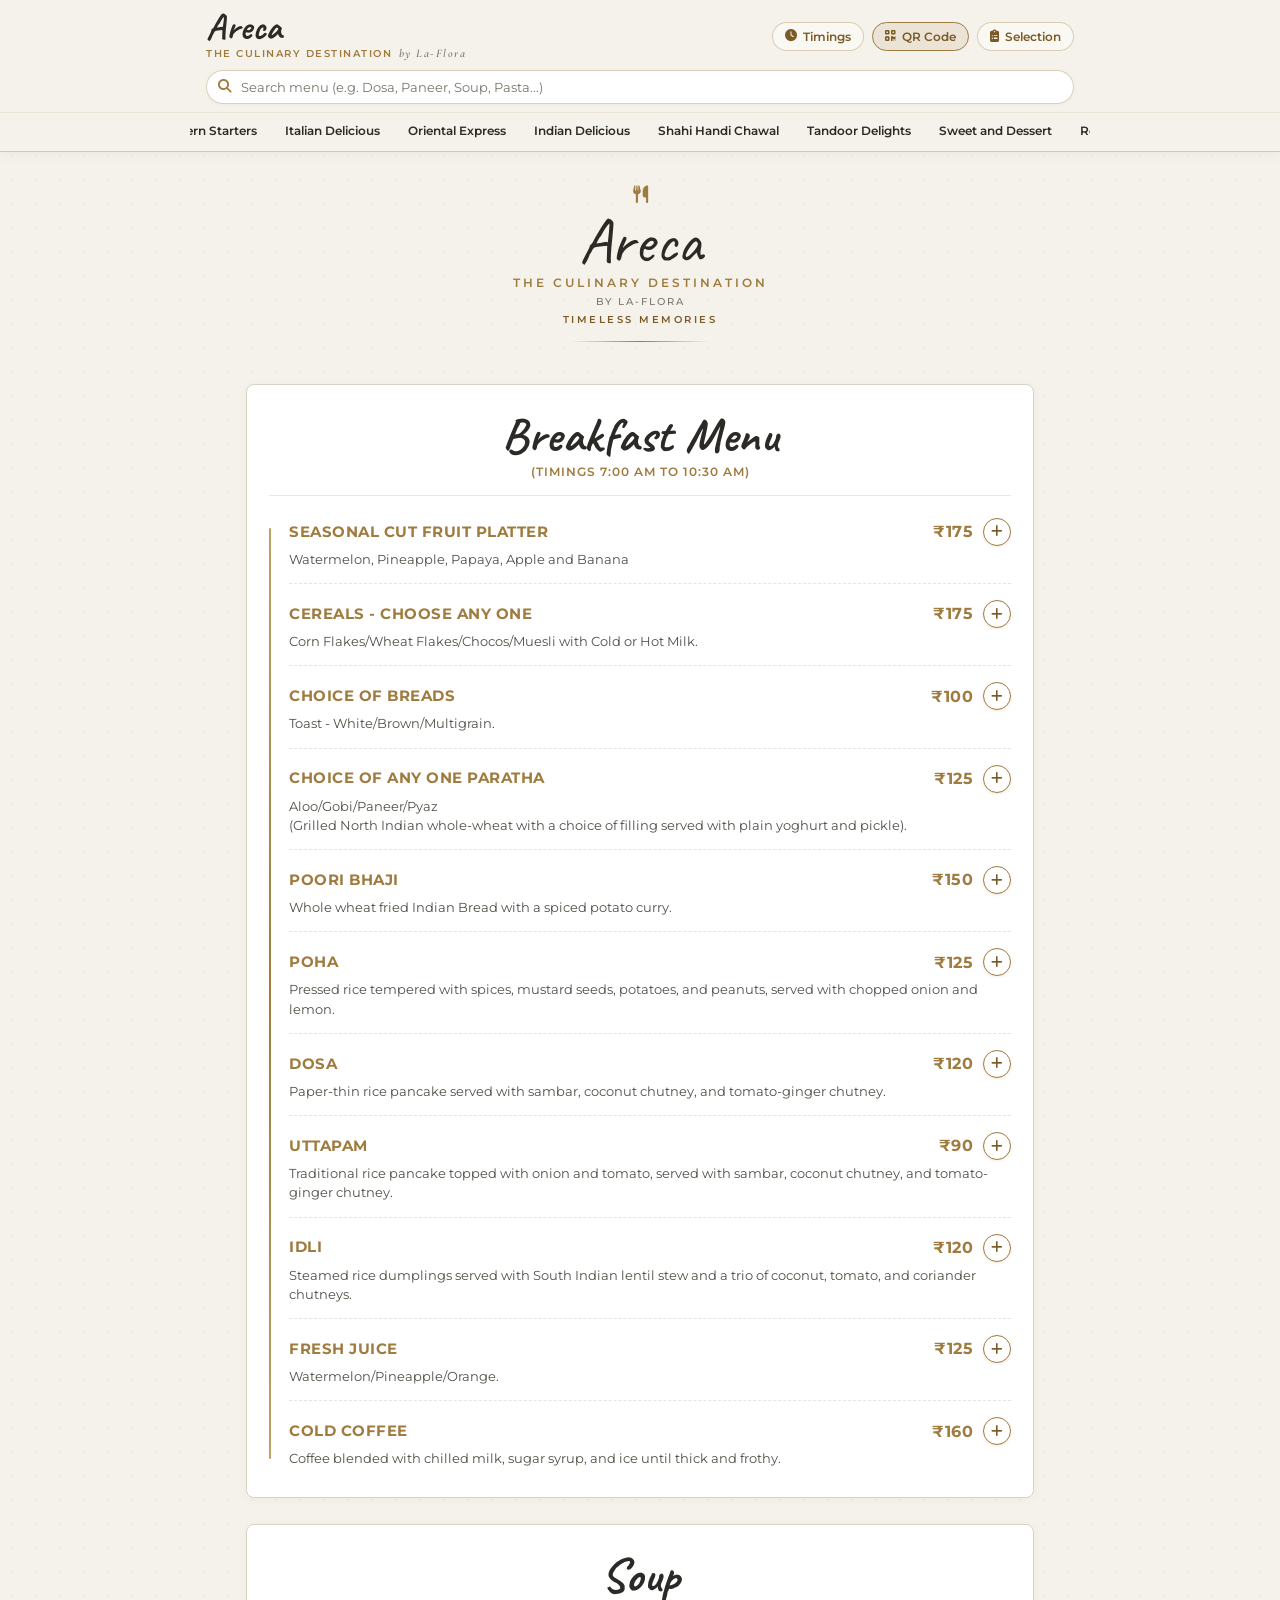
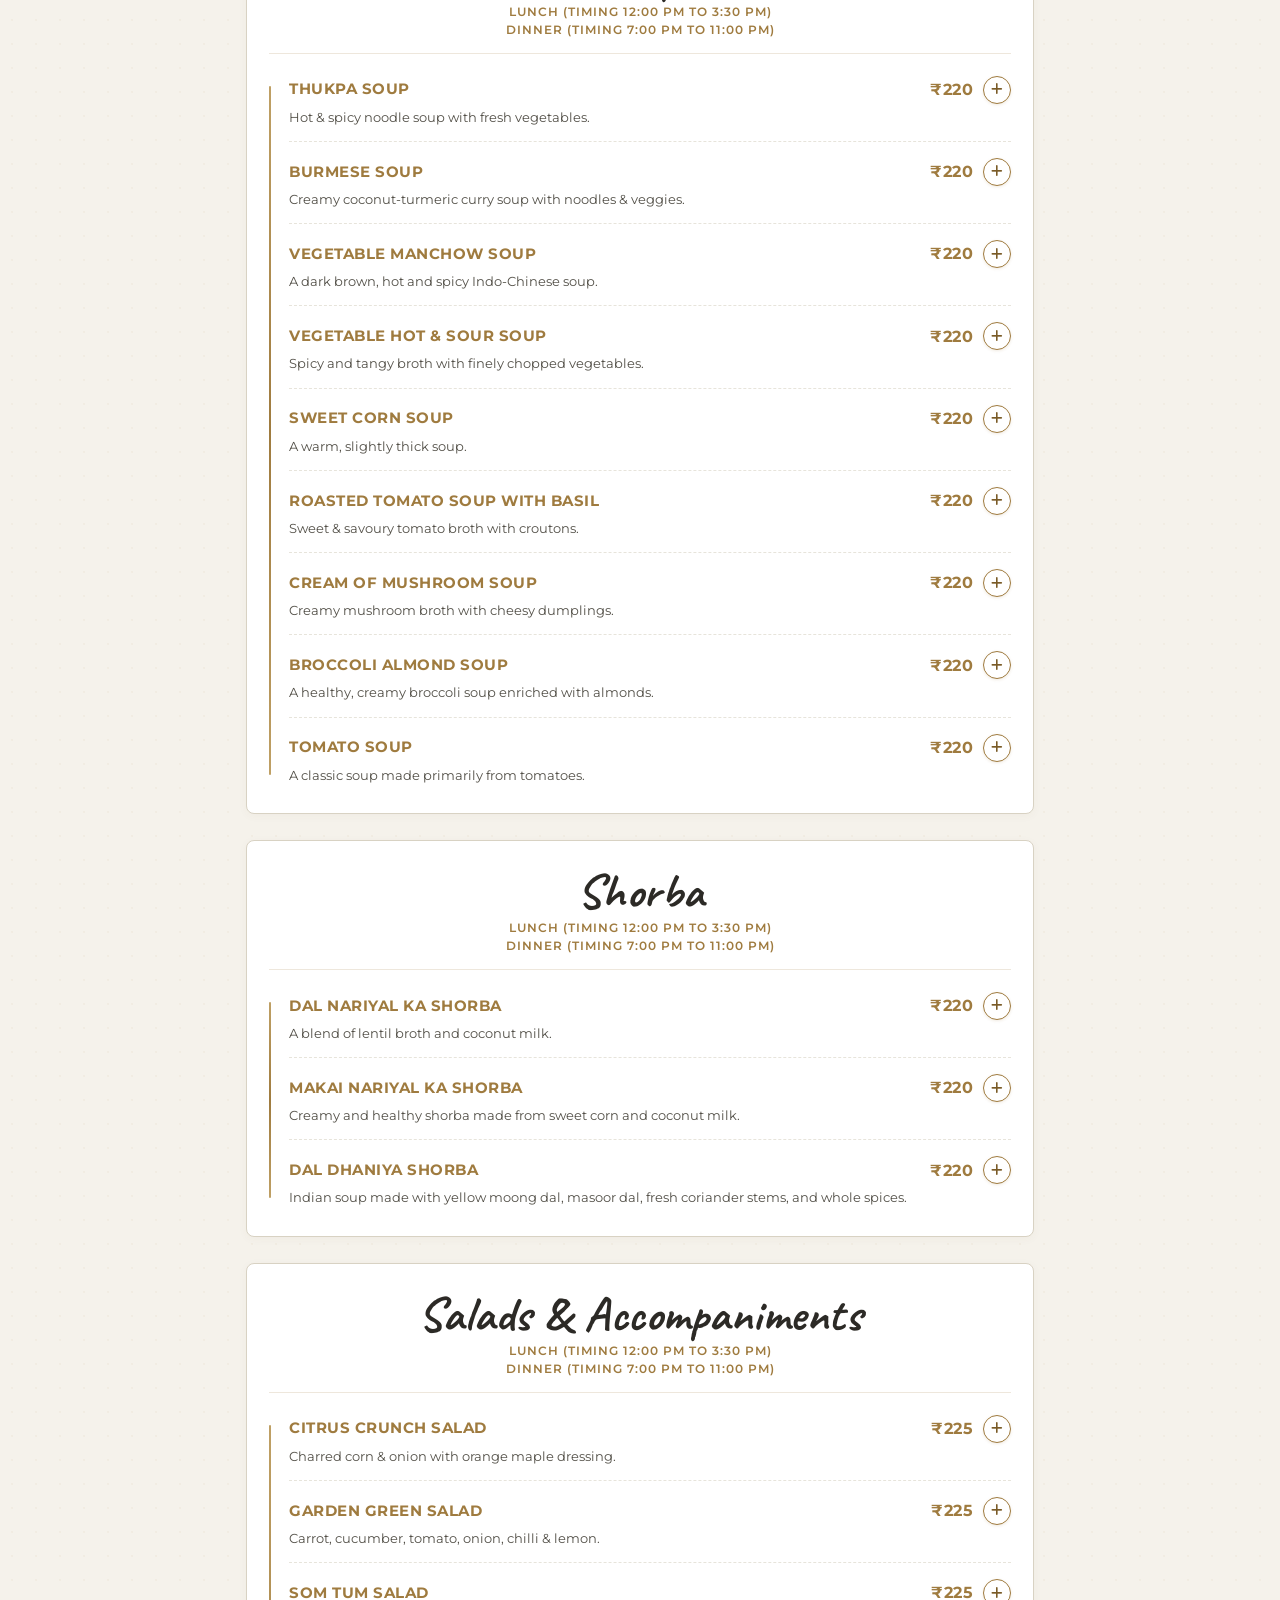
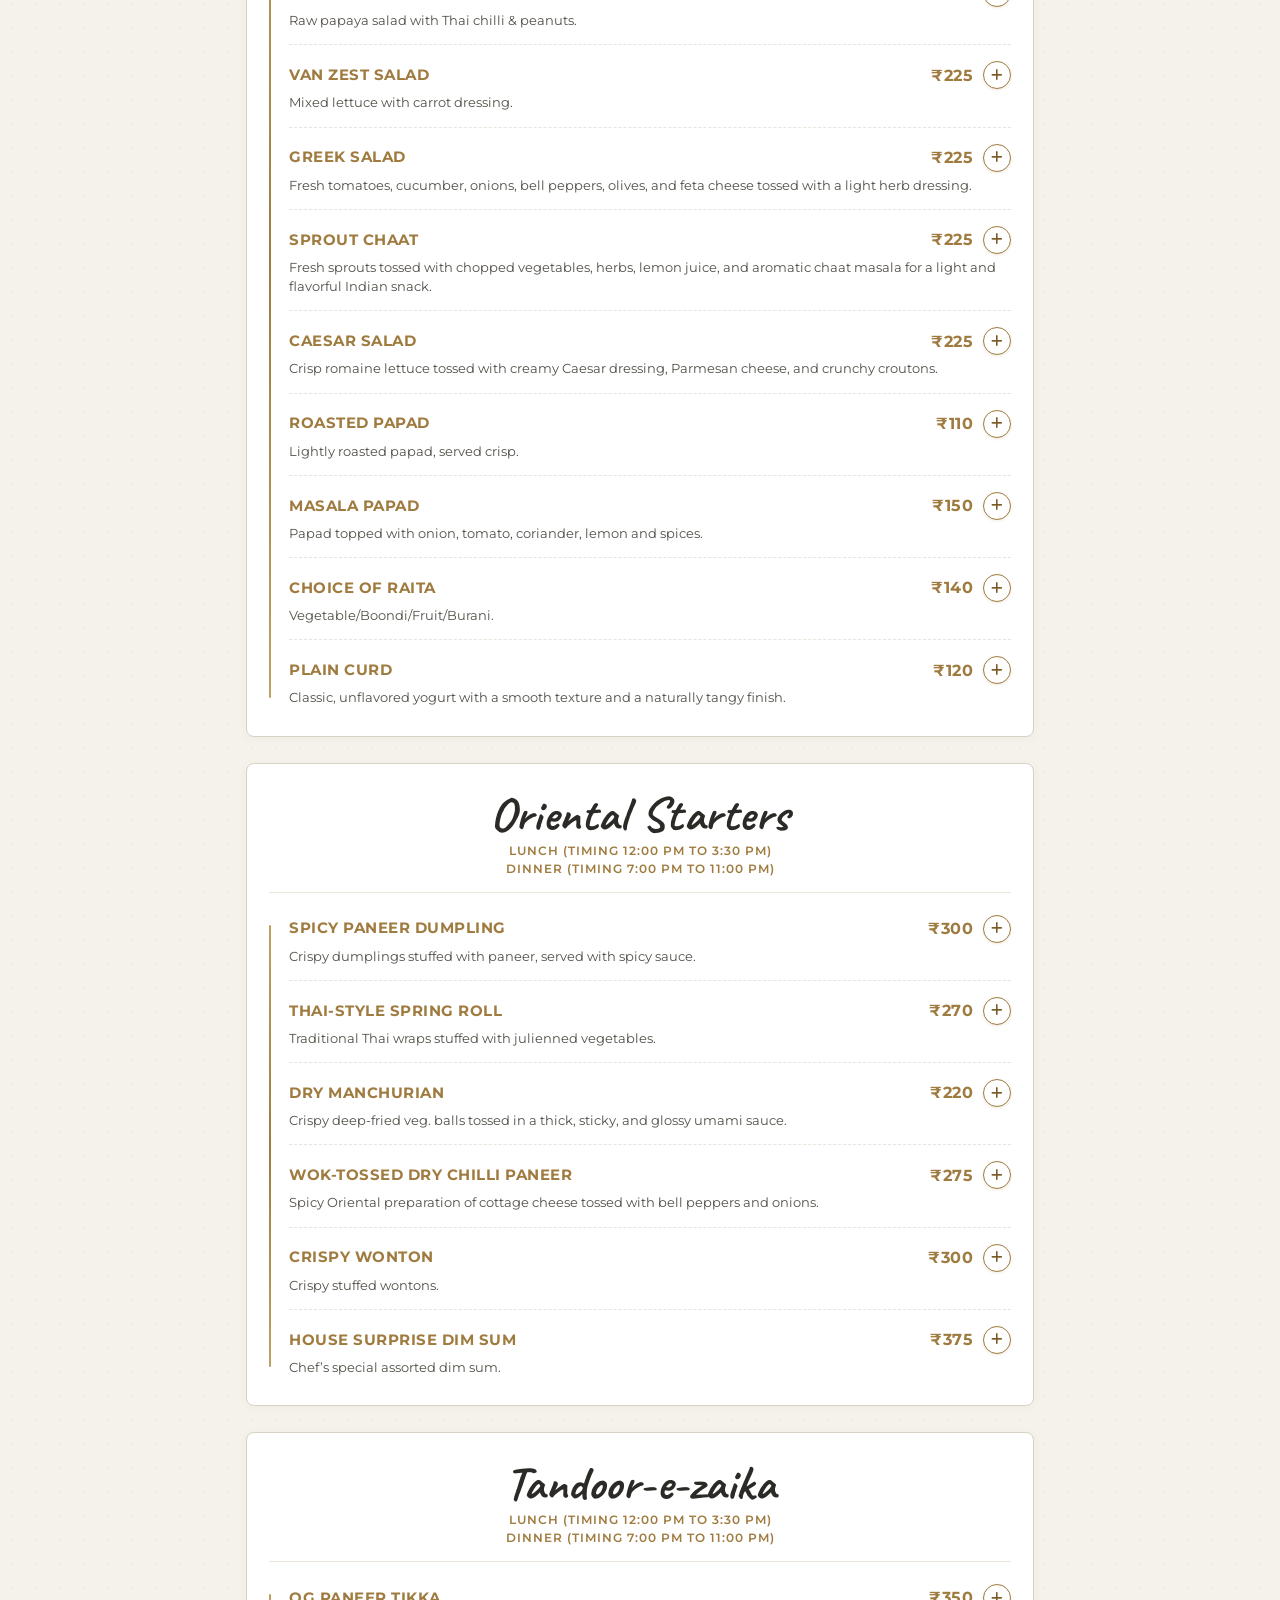
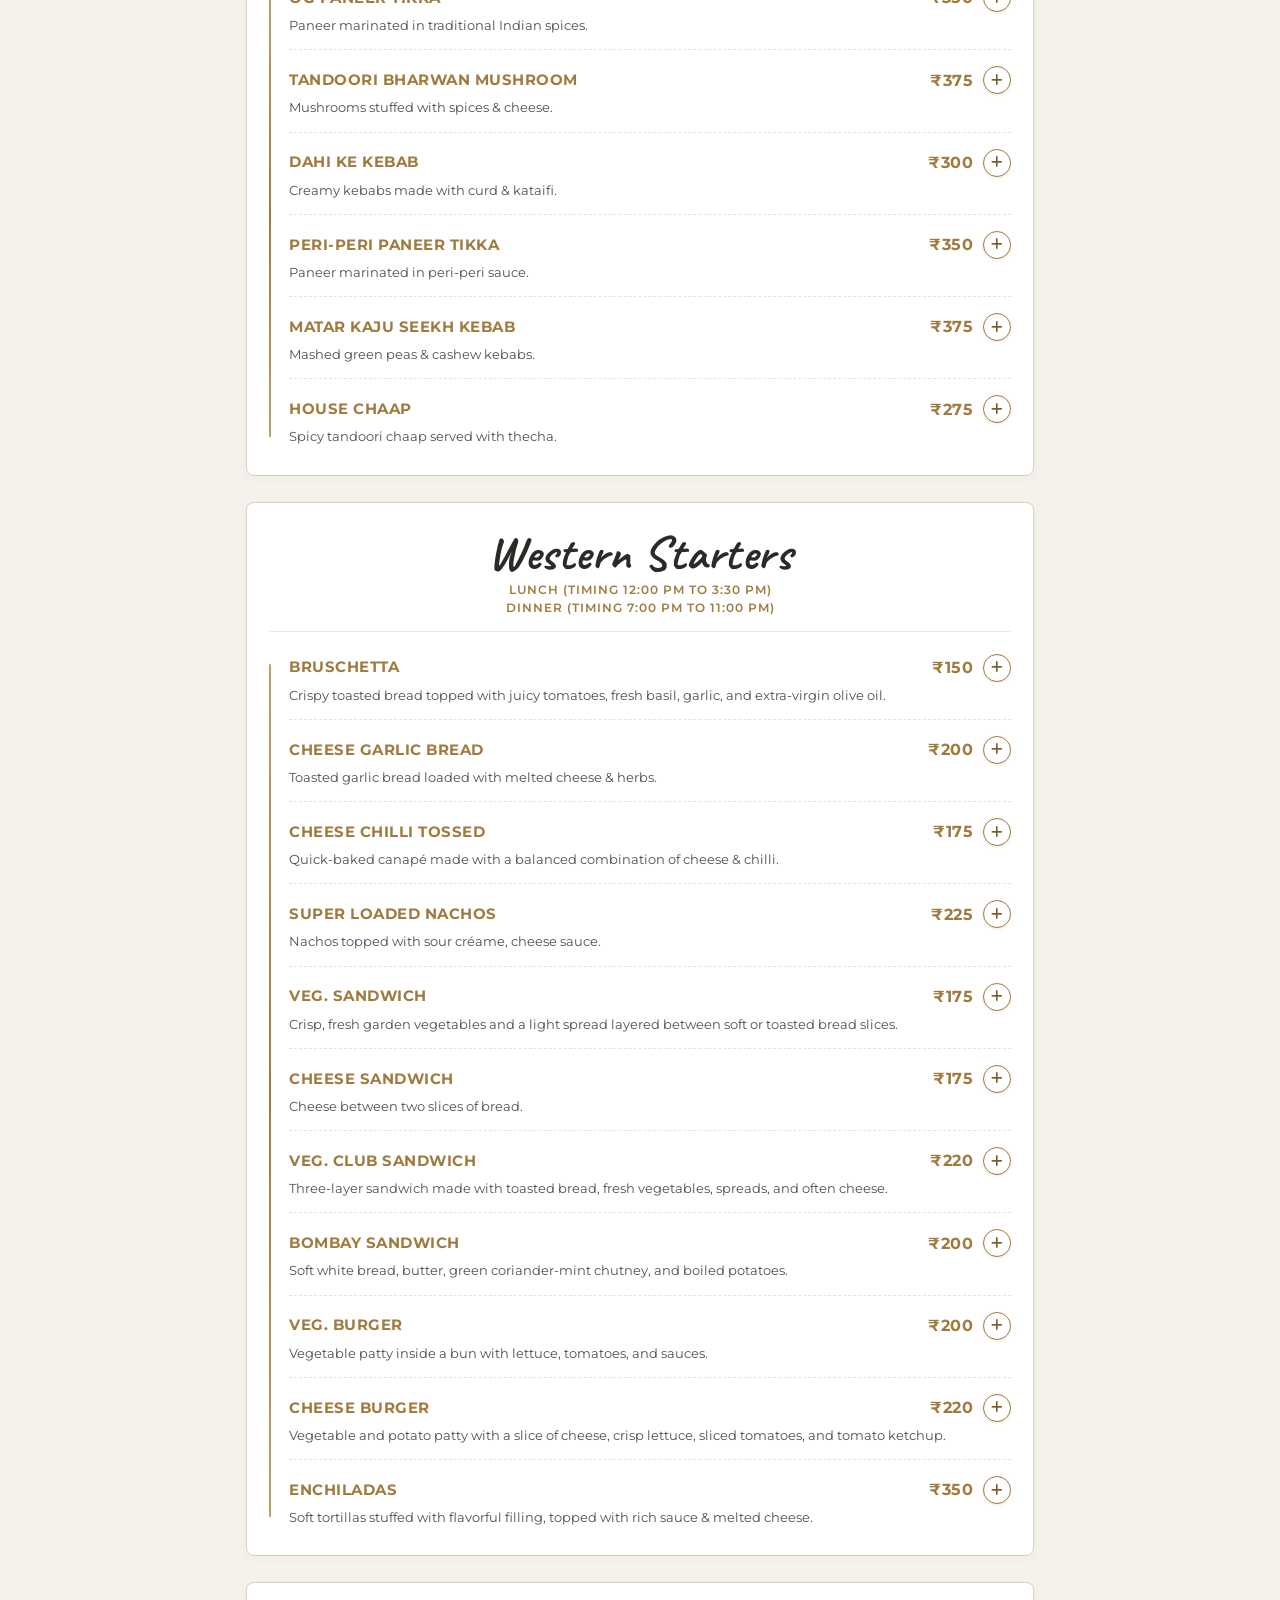
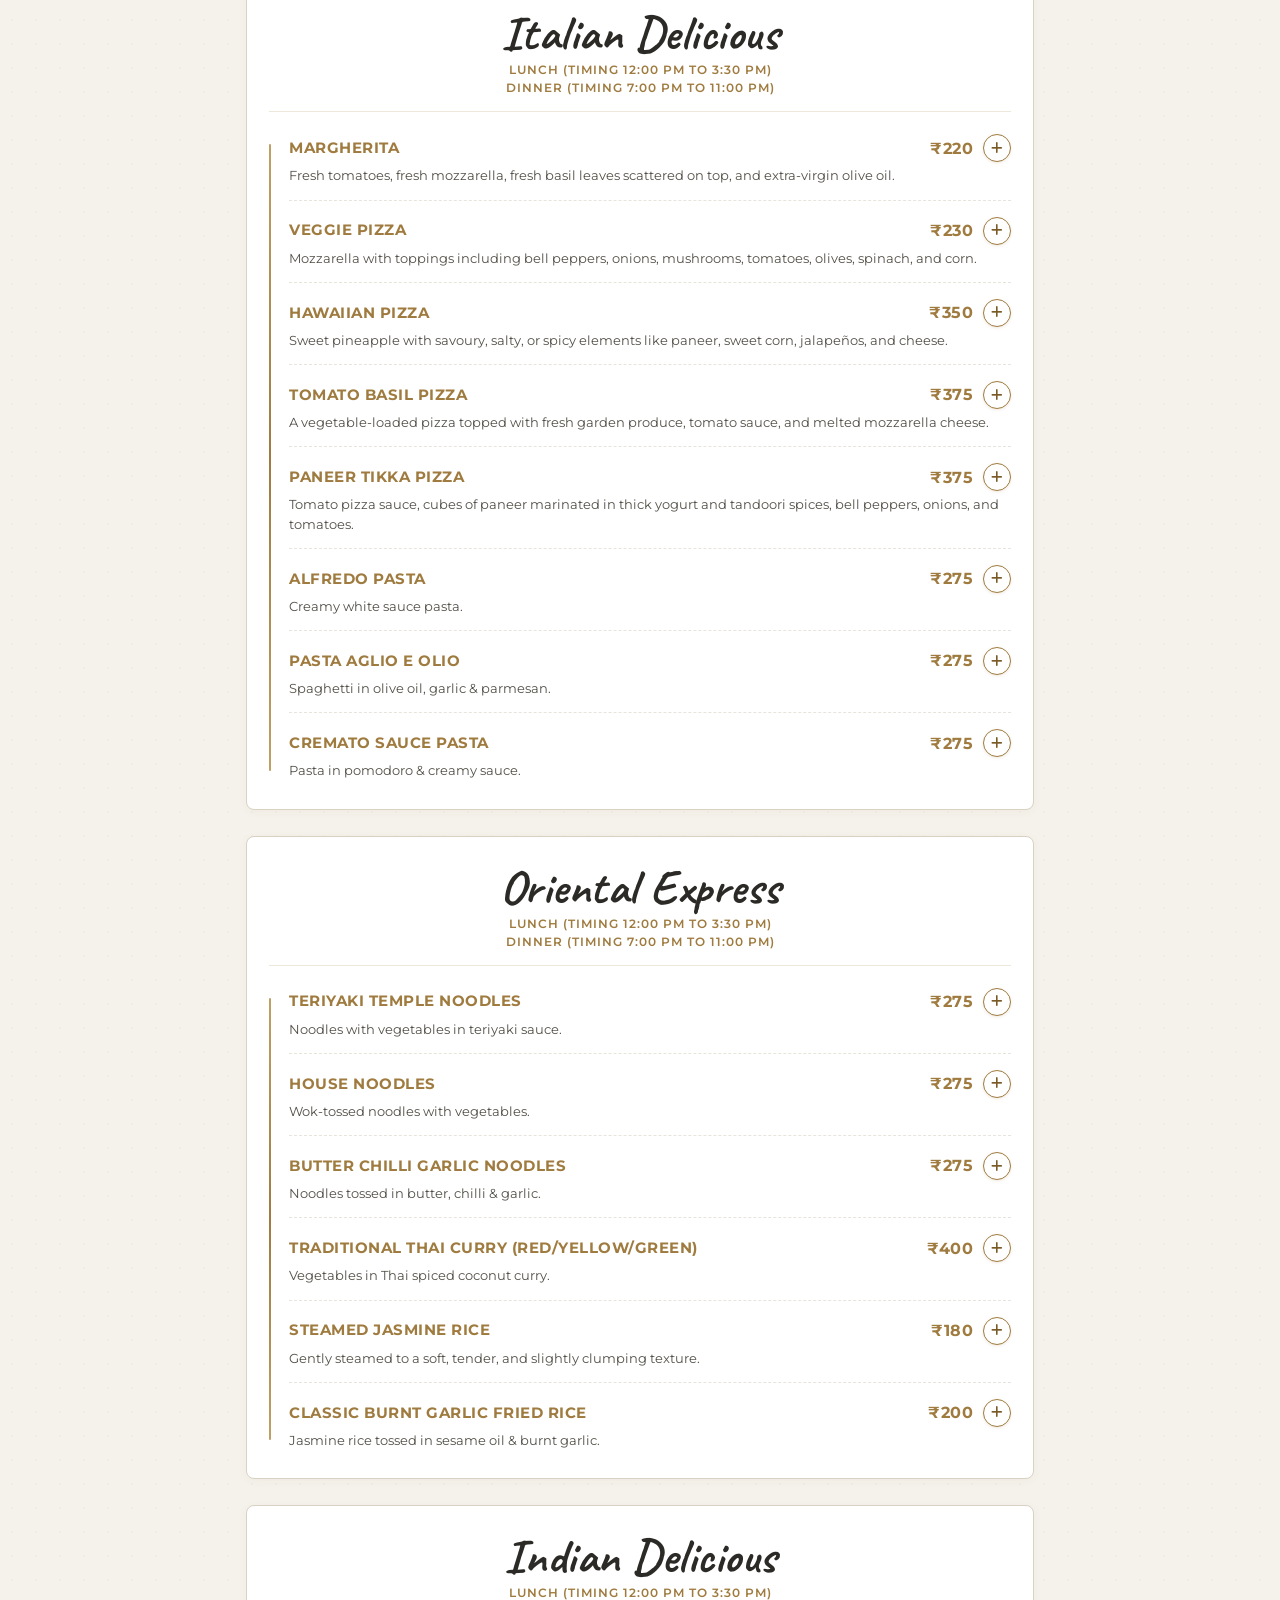
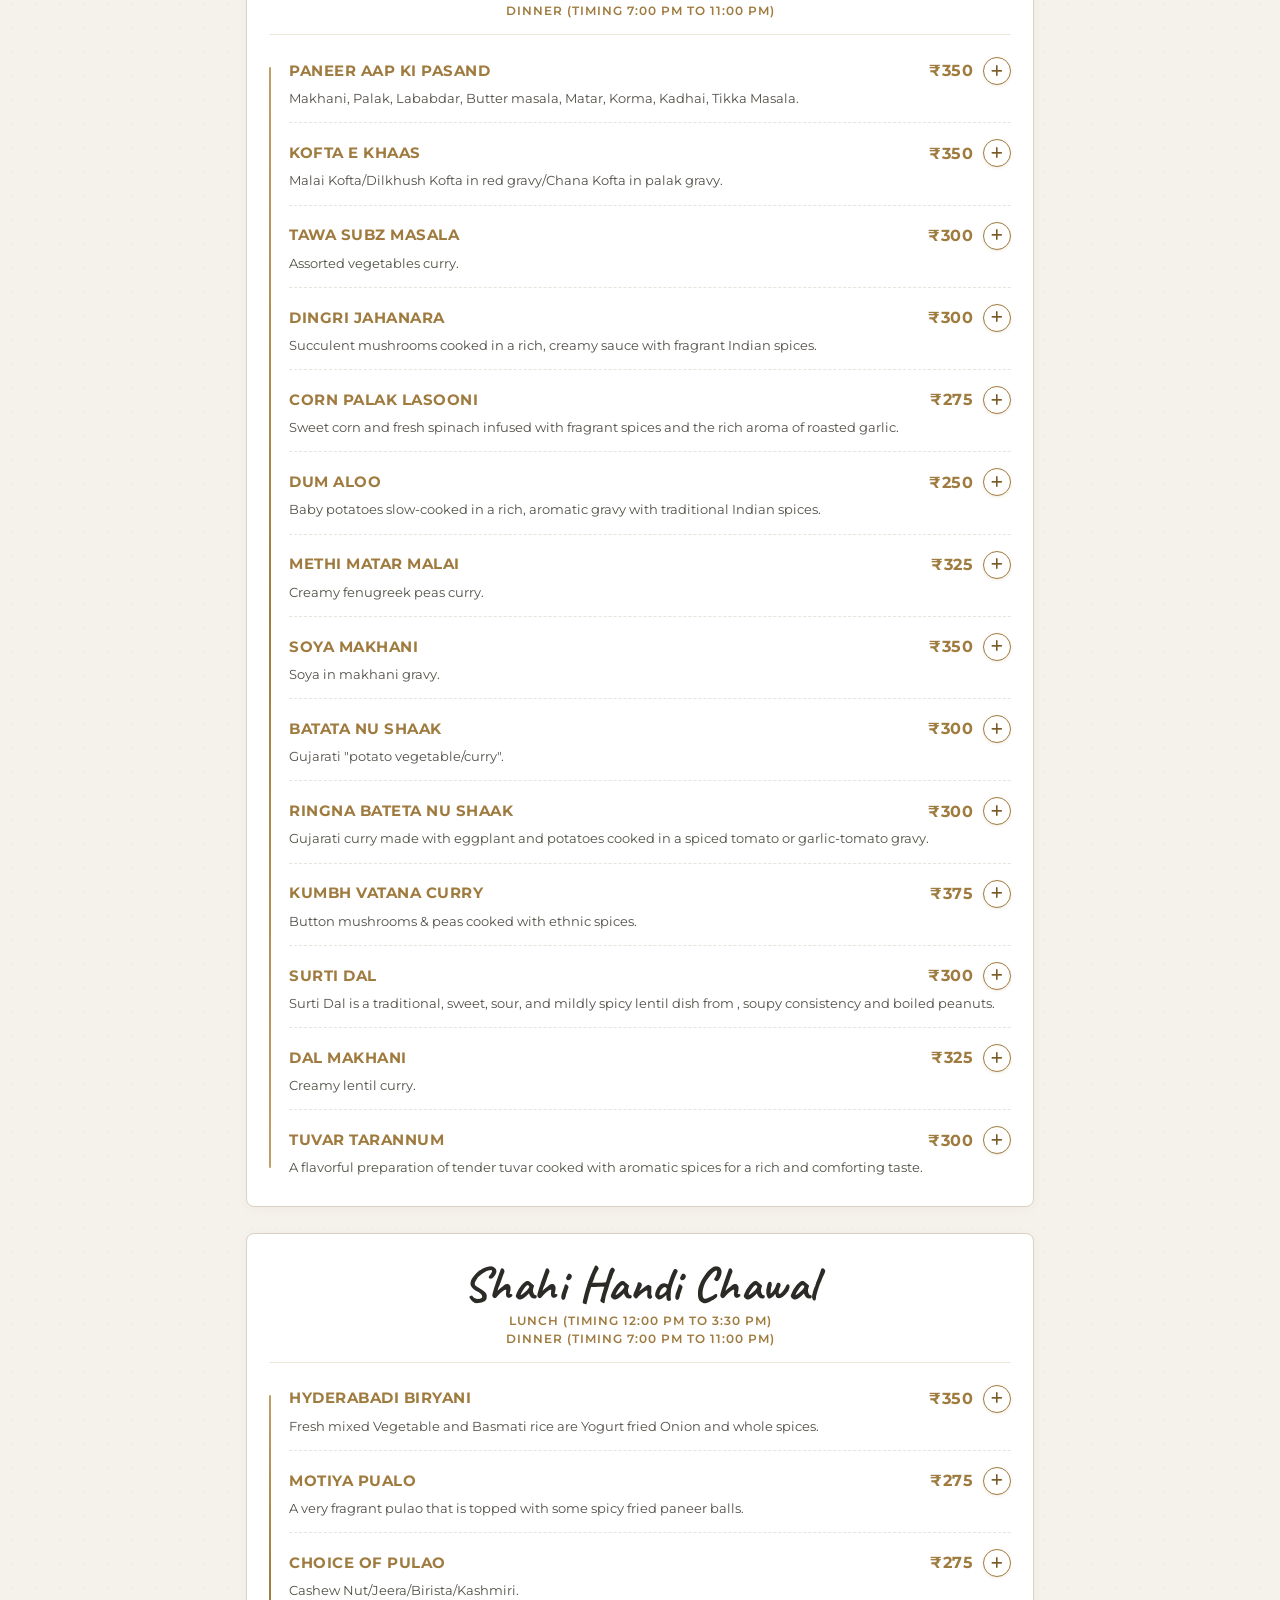
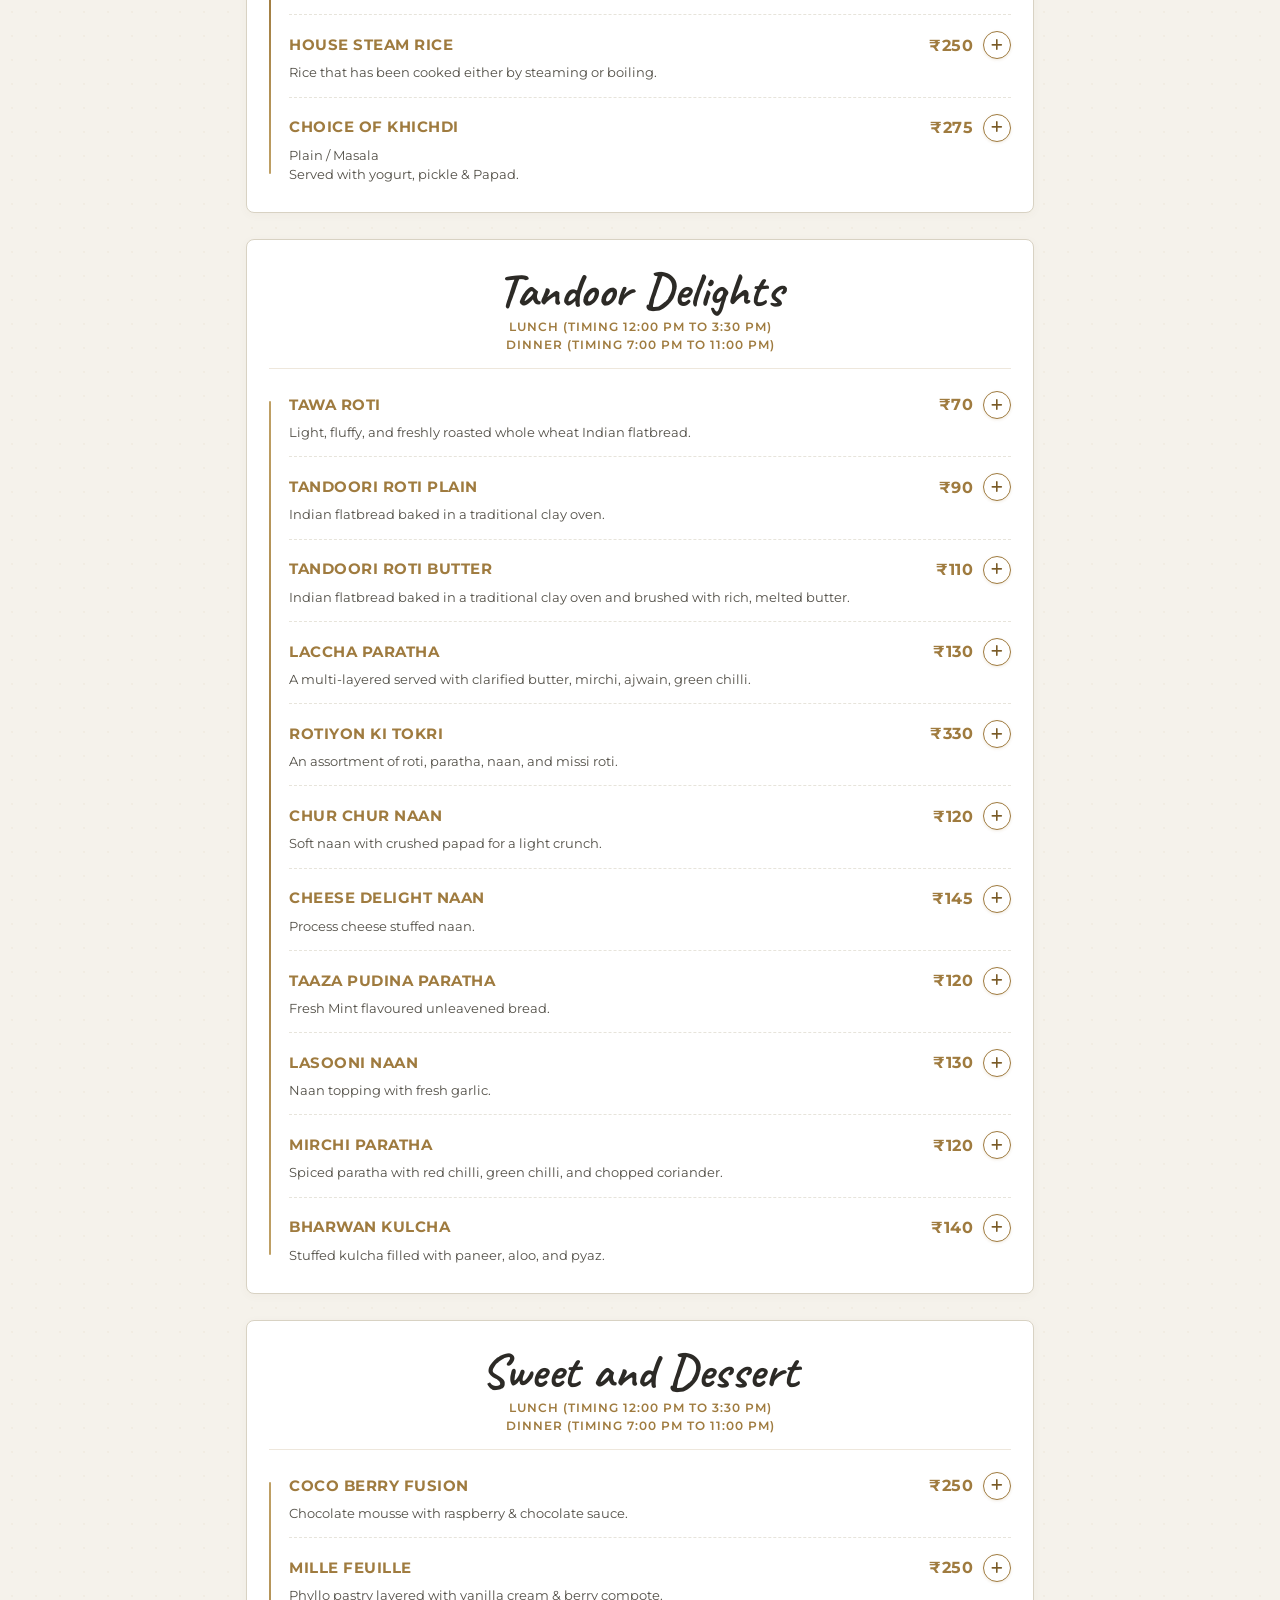
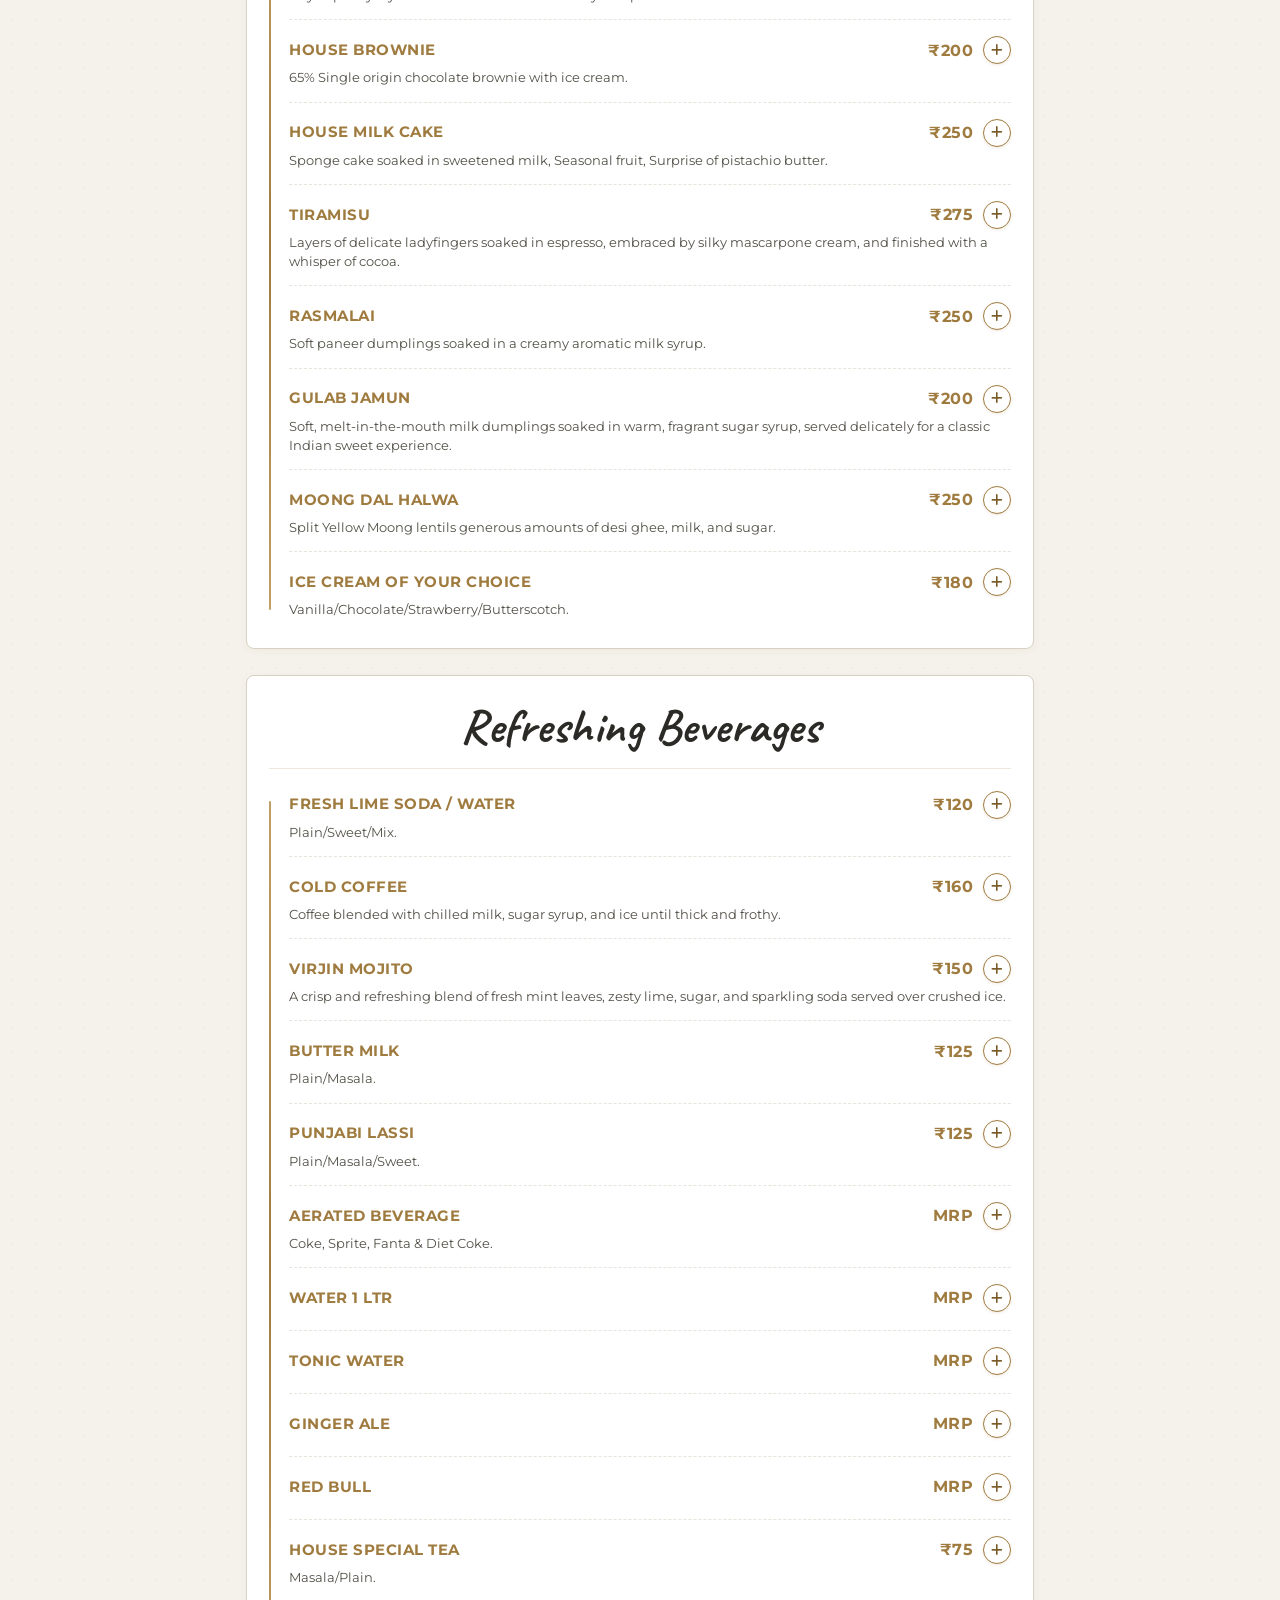
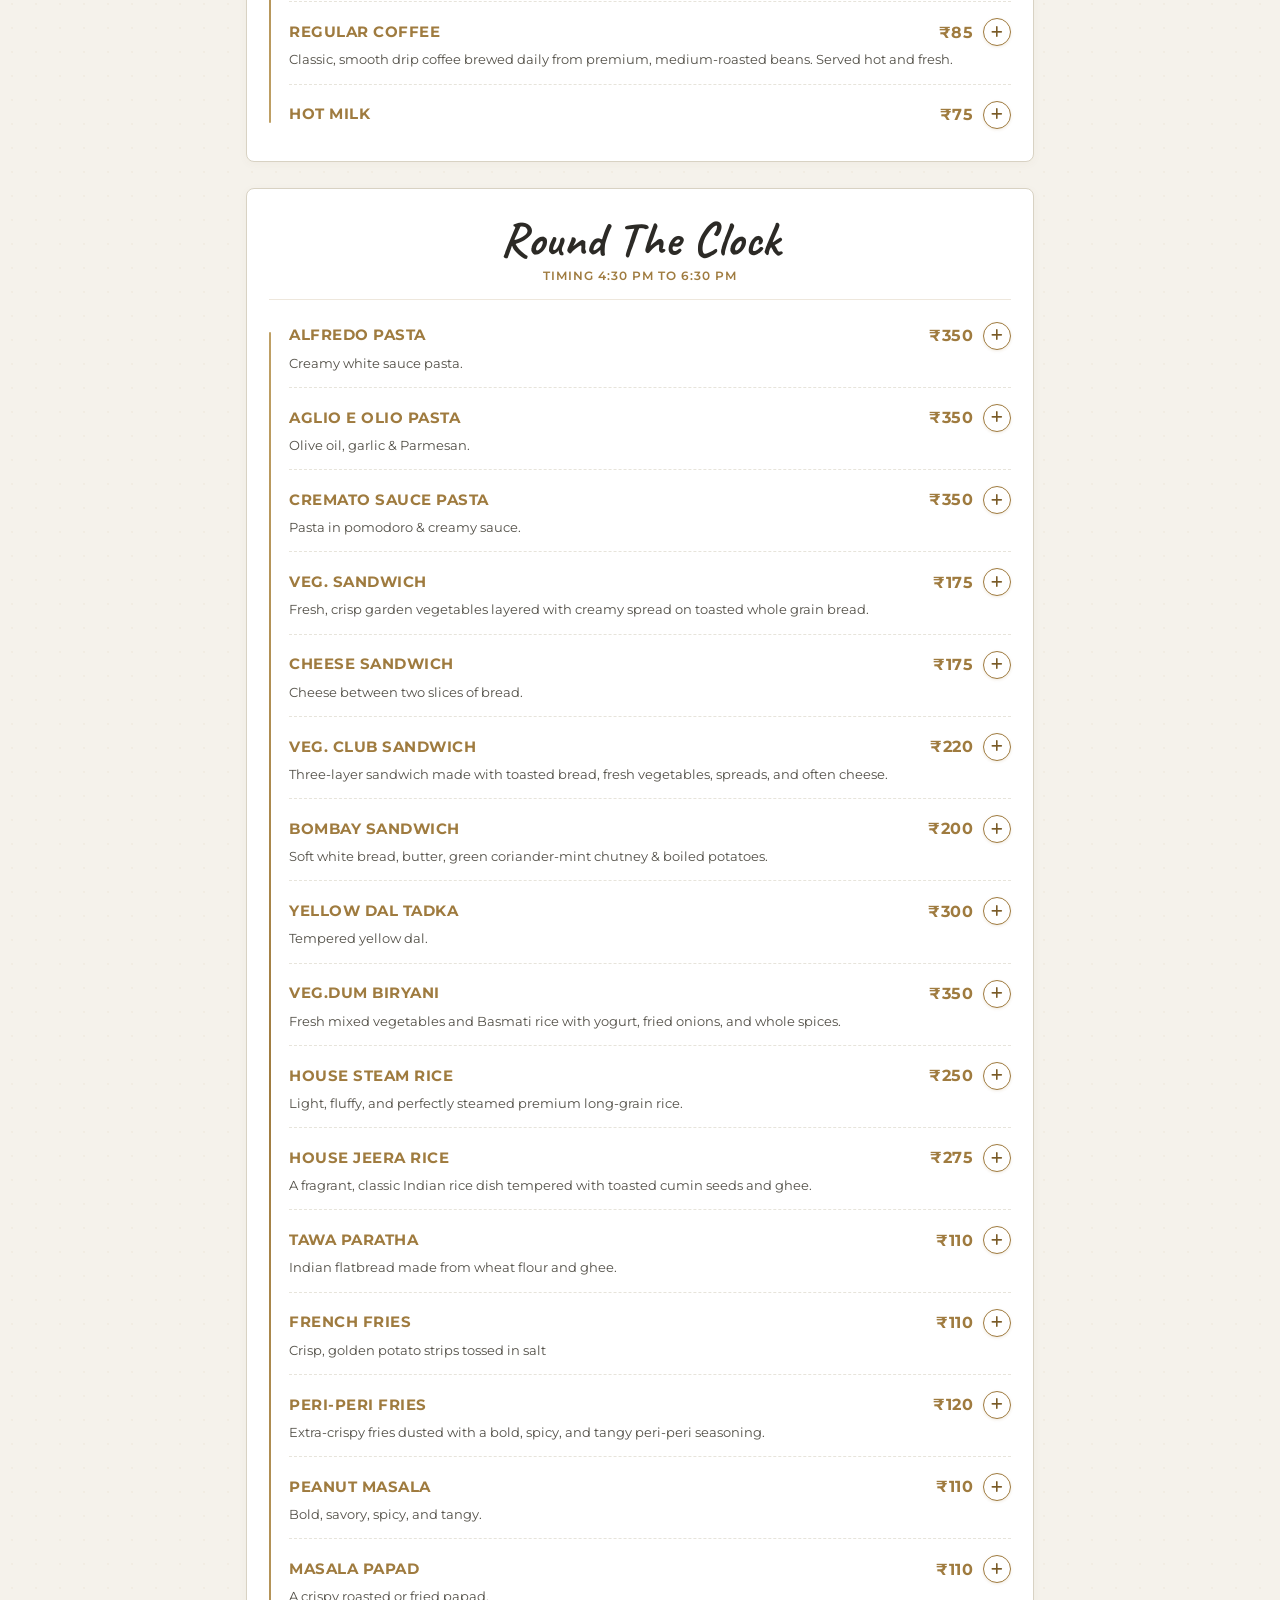
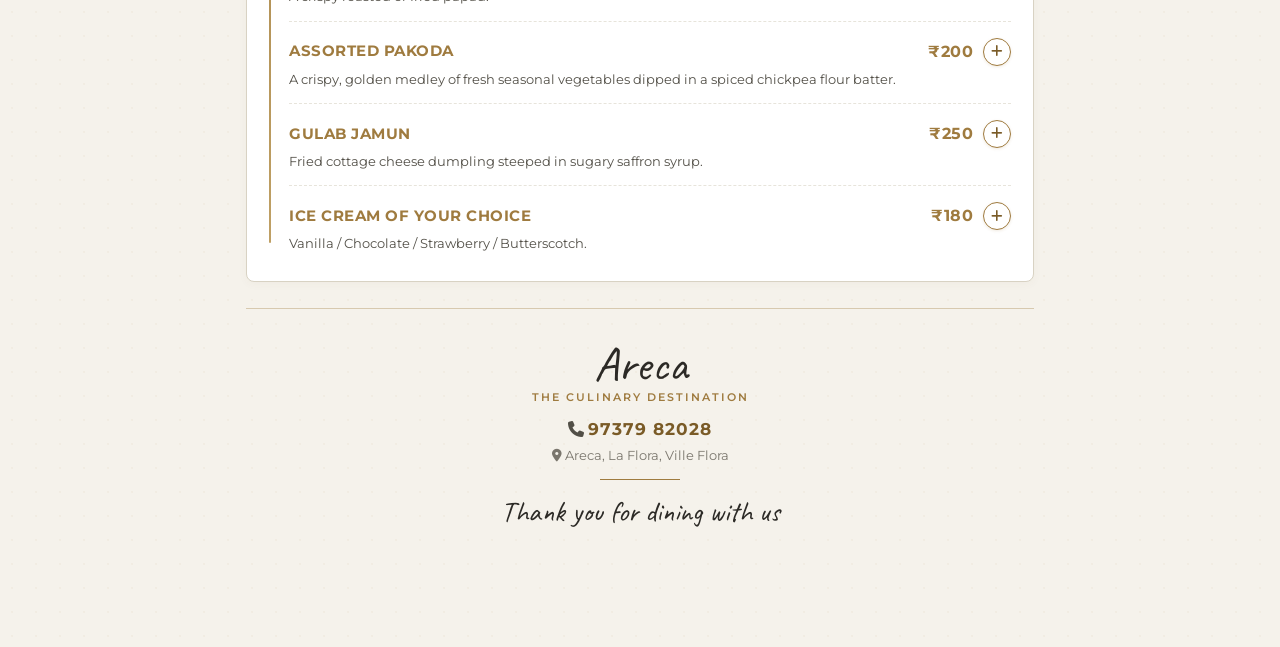
==== index.html @ a03102b6 "Add dining policy notes on taxes, cancellation, and allergies to My Selection modal" ====
<!DOCTYPE html>
<html lang="en">
<head>
  <meta charset="UTF-8">
  <meta name="viewport" content="width=device-width, initial-scale=1.0, maximum-scale=5.0">
  <title>Areca - The Culinary Destination | Digital Menu</title>
  <meta name="description" content="Official digital menu of Areca - The Culinary Destination by La-Flora. Authentic Breakfast, Soups, Tandoor, Italian, Oriental, Indian and Beverages.">
  <meta name="theme-color" content="#F5F2EB">
  
  <!-- Google Fonts: Script matching PDF + Elegant Serif & Clean Sans -->
  <link rel="preconnect" href="https://fonts.googleapis.com">
  <link rel="preconnect" href="https://fonts.gstatic.com" crossorigin>
  <link href="https://fonts.googleapis.com/css2?family=Caveat:wght@400;600;700&family=Alex+Brush&family=Cormorant+Garamond:ital,wght@0,500;0,600;0,700;1,400&family=Montserrat:wght@400;500;600;700&display=swap" rel="stylesheet">
  
  <!-- FontAwesome Icons -->
  <link rel="stylesheet" href="https://cdnjs.cloudflare.com/ajax/libs/font-awesome/6.5.1/css/all.min.css" integrity="sha512-DTOQO9RWCH3ppGqcWaEA1BIZOC6xxalwEsw9c2QQeAIftl+Vegovlnee1c9QX4TctnWMn13TZye+giMm8e2LwA==" crossorigin="anonymous" referrerpolicy="no-referrer" />
  
  <link rel="stylesheet" href="styles.css">
</head>
<body>

  <!-- Sticky Luxury Mobile Header matching PDF Paper & Gold Palette -->
  <header class="app-header" id="appHeader">
    <div class="header-inner">
      <div class="brand-block">
        <h1 class="brand-title">Areca</h1>
        <p class="brand-sub">THE CULINARY DESTINATION <span class="brand-by">by La-Flora</span></p>
      </div>

      <div class="header-actions">
        <!-- Restaurant Timings & Notes (Page 16 of PDF) -->
        <button class="header-btn" id="infoModalBtn" title="Restaurant Info & Hours" aria-label="Restaurant information and timings" type="button">
          <i class="fa-solid fa-clock" aria-hidden="true"></i>
          <span>Timings</span>
        </button>

        <!-- QR Code for Tables / Counter -->
        <button class="header-btn qr-btn" id="qrModalBtn" title="Menu QR Code" aria-label="View or print menu QR code" type="button">
          <i class="fa-solid fa-qrcode" aria-hidden="true"></i>
          <span>QR Code</span>
        </button>

        <!-- My Selection Dine-in Shortlist -->
        <button class="header-btn selection-btn" id="headerSelectionBtn" title="My Selection" aria-label="View my selected dishes" type="button">
          <i class="fa-solid fa-clipboard-list" aria-hidden="true"></i>
          <span>Selection</span>
          <span class="header-badge" id="headerSelectionBadge" hidden>0</span>
        </button>
      </div>
    </div>

    <!-- Search Input -->
    <div class="search-bar-wrap">
      <div class="search-box">
        <i class="fa-solid fa-magnifying-glass search-icon" aria-hidden="true"></i>
        <input 
          type="search" 
          id="menuSearchInput" 
          placeholder="Search menu (e.g. Dosa, Paneer, Soup, Pasta...)"
          aria-label="Search dishes"
          autocomplete="off"
        >
        <button class="clear-search-btn" id="clearSearchBtn" aria-label="Clear search" type="button">
          <i class="fa-solid fa-xmark" aria-hidden="true"></i>
        </button>
      </div>
    </div>

    <!-- Category Navigation Scroll matching PDF Sections -->
    <nav class="category-nav" aria-label="Menu Sections">
      <div class="category-nav-scroll" id="categoryNavScroll">
        <!-- Rendered dynamically from MENU_SECTIONS -->
      </div>
    </nav>
  </header>

  <!-- Main Menu Presentation -->
  <main class="menu-canvas" id="menuCanvas">
    
    <!-- PDF Cover Header Decoration -->
    <div class="cover-hero">
      <div class="cover-flourish">
        <div class="cutlery-icon"><i class="fa-solid fa-utensils"></i></div>
        <div class="cover-title-script">Areca</div>
        <div class="cover-tagline">THE CULINARY DESTINATION</div>
        <div class="cover-by">BY LA-FLORA</div>
        <div class="cover-subtitle">TIMELESS MEMORIES</div>
      </div>
      <div class="gold-thin-divider"></div>
    </div>

    <!-- Active Search Results Banner -->
    <div class="search-feedback" id="searchFeedback" style="display: none;">
      <span id="searchCount">Showing results</span>
      <button class="clear-filter-link" id="resetSearchBtn" type="button">Show Full Menu</button>
    </div>

    <!-- Empty State -->
    <div class="empty-state" id="emptyState" style="display: none;">
      <p class="empty-title">No items found</p>
      <p class="empty-desc">Please try a different search word.</p>
      <button class="btn-menu" id="emptyClearBtn" type="button">View Complete Menu</button>
    </div>

    <!-- Menu Sections Wrapper -->
    <div class="menu-sections-container" id="menuSectionsContainer">
      <!-- Injected from menu-data.js -->
    </div>

    <!-- Restaurant Footer matching PDF Back Page -->
    <footer class="pdf-footer">
      <div class="pdf-footer-inner">
        <div class="footer-brand">Areca</div>
        <div class="footer-tagline">THE CULINARY DESTINATION</div>
        <p class="footer-contact">
          <i class="fa-solid fa-phone" aria-hidden="true"></i> 
          <a href="tel:9737982028">97379 82028</a>
        </p>
        <p class="footer-loc"><i class="fa-solid fa-location-dot" aria-hidden="true"></i> Areca, La Flora, Ville Flora</p>
        <div class="footer-decor-line"></div>
        <p class="footer-thanks">Thank you for dining with us</p>
      </div>
    </footer>
  </main>

  <!-- MODAL: Restaurant Timings & Please Note (Page 16 of PDF) -->
  <div class="modal-backdrop" id="infoModal" hidden>
    <div class="modal-dialog" role="dialog" aria-labelledby="infoTitle" aria-modal="true">
      <div class="modal-header">
        <h2 id="infoTitle" class="modal-script-title">Restaurant Timings</h2>
        <button class="modal-close" id="closeInfoBtn" aria-label="Close" type="button">
          <i class="fa-solid fa-xmark"></i>
        </button>
      </div>

      <div class="modal-body">
        <div class="timings-list">
          <div class="timing-row">
            <span class="timing-meal">Breakfast:</span>
            <span class="timing-val">7:00 AM – 10:30 AM</span>
          </div>
          <div class="timing-row">
            <span class="timing-meal">Lunch:</span>
            <span class="timing-val">12:00 PM – 3:30 PM</span>
          </div>
          <div class="timing-row">
            <span class="timing-meal">Dinner:</span>
            <span class="timing-val">7:00 PM – 11:00 PM</span>
          </div>
          <div class="timing-row">
            <span class="timing-meal">Round The Clock:</span>
            <span class="timing-val">4:30 PM to 6:30 PM</span>
          </div>
        </div>

        <div class="notes-heading">PLEASE NOTE</div>
        <ul class="pdf-notes-list">
          <li>Timings may vary on special occasions and holidays.</li>
          <li>Last order will be accepted 30 minutes before closing.</li>
          <li>Please inform our team about any food allergies or dietary requirements before ordering.</li>
          <li>Jain / special dietary preparations are available on request, subject to availability.</li>
          <li>Prices are inclusive/exclusive of applicable taxes mention whichever applies.</li>
          <li>Outside food and beverages are not permitted.</li>
        </ul>

        <div class="notes-heading">RESERVATIONS &amp; ENQUIRIES</div>
        <p class="reservations-text">For reservations, celebrations or special requests, please contact our restaurant team.</p>
        <p class="contact-highlight"><a href="tel:9737982028"><i class="fa-solid fa-phone"></i> 97379 82028</a></p>
        <p class="location-text">Areca, La Flora, Ville Flora</p>
      </div>
    </div>
  </div>

  <!-- MODAL: Clean PDF-Matching QR Stand (Printable for Table / Reception) -->
  <div class="modal-backdrop" id="qrModal" hidden>
    <div class="modal-dialog qr-modal-dialog" role="dialog" aria-labelledby="qrTitle" aria-modal="true">
      <div class="modal-header">
        <h2 id="qrTitle" class="modal-script-title">Digital Menu QR Stand</h2>
        <button class="modal-close" id="closeQrBtn" aria-label="Close" type="button">
          <i class="fa-solid fa-xmark"></i>
        </button>
      </div>

      <div class="modal-body qr-modal-layout">
        <!-- Stand Preview matching PDF design -->
        <div class="printable-stand" id="printableStand">
          <div class="stand-border-box">
            <div class="stand-script-logo">Areca</div>
            <div class="stand-sub">THE CULINARY DESTINATION</div>
            <div class="stand-by">BY LA-FLORA</div>
            <div class="stand-sep"></div>
            
            <div class="stand-qr-wrapper">
              <div id="qrCanvas"></div>
            </div>
            
            <div class="stand-instructions">Scan with phone camera to view menu</div>
            <div class="stand-sep"></div>
            
            <div class="stand-contact-info">
              <span class="stand-location">Areca, La Flora, Ville Flora</span>
              <span class="stand-phone">Enquiries: 97379 82028</span>
            </div>

            <div class="stand-thanks">Thank you for dining with us</div>
          </div>
        </div>

        <div class="qr-print-actions">
          <p class="print-help">Place this stand on dining tables. Customers simply point their phone camera to browse the menu.</p>
          <button class="btn-print-primary" id="printStandBtn" type="button">
            <i class="fa-solid fa-print"></i> Print / Save as PDF (1 Page)
          </button>
          <button class="btn-download-stand" id="downloadStandImgBtn" type="button">
            <i class="fa-solid fa-file-arrow-down"></i> Download Stand Image (HD)
          </button>
        </div>
      </div>
    </div>
  </div>

  <!-- Floating "My Selection" Bottom Bar -->
  <aside class="selection-floating-bar" id="selectionFloatingBar" hidden aria-label="My Selection Summary">
    <div class="selection-bar-content">
      <div class="selection-bar-info">
        <span class="selection-badge" id="selectionBadge">0</span>
        <span class="selection-title-text">My Selection</span>
        <span class="selection-dot">•</span>
        <span class="selection-total" id="selectionTotal">₹0</span>
      </div>
      <button class="selection-view-btn" id="openSelectionBtn" type="button">
        <span>View List</span>
        <i class="fa-solid fa-chevron-up"></i>
      </button>
    </div>
  </aside>

  <!-- MODAL: My Selection (Dine-In Shortlist) -->
  <div class="modal-backdrop" id="selectionModal" hidden>
    <div class="modal-dialog selection-modal-dialog" role="dialog" aria-labelledby="selectionTitle" aria-modal="true">
      <div class="modal-header">
        <h2 id="selectionTitle" class="modal-script-title">My Selection</h2>
        <button class="modal-close" id="closeSelectionBtn" aria-label="Close" type="button">
          <i class="fa-solid fa-xmark"></i>
        </button>
      </div>

      <div class="modal-body selection-modal-body">
        <div class="selection-helper-banner">
          <i class="fa-solid fa-bell-concierge"></i>
          <span>Show this shortlist to your waiter when placing your order at the table.</span>
        </div>

        <div class="selection-items-list" id="selectionItemsList">
          <!-- Dynamically populated from JavaScript -->
        </div>

        <div class="selection-empty-notice" id="selectionEmptyNotice" hidden>
          <div class="empty-icon"><i class="fa-regular fa-bookmark"></i></div>
          <p>No dishes shortlisted yet.</p>
          <span>Tap <strong>+</strong> next to any dish to add it to your selection.</span>
        </div>

        <!-- Authentic PDF Dining Notes (Taxes, Orders, Cancellation, Allergies) -->
        <div class="selection-policy-box" id="selectionPolicyBox">
          <div class="selection-policy-title">
            <i class="fa-solid fa-circle-info"></i>
            <span>IMPORTANT DINING NOTES</span>
          </div>
          <ul class="selection-policy-list">
            <li><strong>Taxes:</strong> Prices are exclusive of applicable government taxes.</li>
            <li><strong>Preparation &amp; Cancellation:</strong> Dishes are freshly prepared to order. Orders cannot be cancelled once preparation begins in the kitchen.</li>
            <li><strong>Last Order:</strong> Accepted 30 minutes before restaurant closing time.</li>
            <li><strong>Allergies &amp; Jain:</strong> Please inform your server about any food allergies or Jain preparation requirements before placing the order.</li>
            <li><strong>Outside Food:</strong> Outside food and beverages are strictly not permitted.</li>
          </ul>
        </div>
      </div>

      <div class="modal-footer selection-modal-footer" id="selectionModalFooter">
        <div class="selection-footer-total">
          <span class="footer-total-label">Estimated Total:</span>
          <span class="footer-total-val" id="selectionFooterTotal">₹0</span>
          <span class="footer-tax-note">*Govt. taxes applicable extra</span>
        </div>
        <div class="selection-footer-actions">
          <button class="btn-clear-selection" id="clearSelectionBtn" type="button">
            <i class="fa-solid fa-trash-can"></i> Clear
          </button>
          <button class="btn-continue-browsing" id="closeSelectionFooterBtn" type="button">
            Back to Menu
          </button>
        </div>
      </div>
    </div>
  </div>

  <script src="qrcode.min.js"></script>
  <script src="menu-data.js"></script>
  <script src="app.js"></script>
</body>
</html>
---- styles.css ----
/* ==========================================================================
   ARECA - THE CULINARY DESTINATION (by La-Flora)
   Theme: Exact Match to Physical PDF Menu
   Palette: Warm Cream Linen, Gold Ochre & Charcoal Typography
   Mobile-First & Ultra-Responsive (iOS, Android, Tablet, Desktop)
   ========================================================================== */

:root {
  /* PDF Authentic Color Palette */
  --pdf-bg: #F5F2EB;
  --pdf-bg-light: #FAF8F2;
  --pdf-bg-card: #FFFFFF;
  --pdf-gold: #9F7B3F;
  --pdf-gold-light: #BFA065;
  --pdf-gold-dark: #7A5B27;
  --pdf-gold-subtle: rgba(159, 123, 63, 0.18);
  --pdf-gold-border: rgba(159, 123, 63, 0.35);

  --pdf-charcoal: #2C2A26;
  --pdf-body-text: #524F47;
  --pdf-muted-text: #7A766D;
  --pdf-line: #D8D2C3;

  --font-script: 'Caveat', 'Alex Brush', cursive;
  --font-serif: 'Cormorant Garamond', Georgia, serif;
  --font-sans: 'Montserrat', -apple-system, BlinkMacSystemFont, 'Segoe UI', Roboto, sans-serif;

  --header-height: 125px;
  --radius-sm: 4px;
  --radius-md: 8px;
  --radius-full: 9999px;
  --transition: all 0.2s ease-out;
}

/* Reset & Box Sizing */
*, *::before, *::after {
  box-sizing: border-box;
  margin: 0;
  padding: 0;
  -webkit-tap-highlight-color: transparent;
}

html {
  scroll-behavior: smooth;
  -webkit-font-smoothing: antialiased;
  -moz-osx-font-smoothing: grayscale;
}

body {
  font-family: var(--font-sans);
  background-color: var(--pdf-bg);
  color: var(--pdf-body-text);
  line-height: 1.5;
  min-height: 100vh;
  padding-bottom: 40px;
  background-image: radial-gradient(rgba(159, 123, 63, 0.05) 1px, transparent 0);
  background-size: 24px 24px;
}

/* Custom Scrollbars */
::-webkit-scrollbar {
  width: 5px;
  height: 5px;
}
::-webkit-scrollbar-track {
  background: var(--pdf-bg);
}
::-webkit-scrollbar-thumb {
  background: var(--pdf-gold-light);
  border-radius: var(--radius-full);
}

/* ==========================================================================
   APP HEADER (STICKY, MOBILE FIRST)
   ========================================================================== */
.app-header {
  position: sticky;
  top: 0;
  z-index: 100;
  background: rgba(245, 242, 235, 0.96);
  backdrop-filter: blur(12px);
  -webkit-backdrop-filter: blur(12px);
  border-bottom: 1px solid var(--pdf-gold-border);
  box-shadow: 0 2px 12px rgba(100, 85, 60, 0.06);
}

.header-inner {
  max-width: 900px;
  margin: 0 auto;
  padding: 10px 16px 8px;
  display: flex;
  align-items: center;
  justify-content: space-between;
  gap: 12px;
}

.brand-block {
  display: flex;
  flex-direction: column;
}

.brand-title {
  font-family: var(--font-script);
  font-size: 2.3rem;
  font-weight: 700;
  color: var(--pdf-charcoal);
  line-height: 0.95;
  letter-spacing: 0.5px;
}

.brand-sub {
  font-size: 0.62rem;
  letter-spacing: 1.5px;
  color: var(--pdf-gold);
  font-weight: 600;
  text-transform: uppercase;
}

.brand-by {
  font-style: italic;
  font-family: var(--font-serif);
  text-transform: none;
  font-size: 0.72rem;
  color: var(--pdf-muted-text);
  margin-left: 2px;
}

.header-actions {
  display: flex;
  align-items: center;
  gap: 8px;
}

.header-btn {
  background: var(--pdf-bg-light);
  border: 1px solid var(--pdf-gold-border);
  color: var(--pdf-gold-dark);
  padding: 6px 12px;
  border-radius: var(--radius-full);
  font-size: 0.76rem;
  font-weight: 600;
  cursor: pointer;
  display: inline-flex;
  align-items: center;
  gap: 6px;
  transition: var(--transition);
  font-family: var(--font-sans);
}

.header-btn:hover, .header-btn:active {
  background: var(--pdf-gold);
  color: #FFFFFF;
  border-color: var(--pdf-gold);
}

.qr-btn {
  background: rgba(159, 123, 63, 0.12);
  color: var(--pdf-gold-dark);
  border-color: var(--pdf-gold);
}

/* ==========================================================================
   SEARCH BAR
   ========================================================================== */
.search-bar-wrap {
  max-width: 900px;
  margin: 0 auto;
  padding: 0 16px 8px;
}

.search-box {
  position: relative;
  display: flex;
  align-items: center;
}

.search-icon {
  position: absolute;
  left: 12px;
  color: var(--pdf-gold);
  font-size: 0.85rem;
  pointer-events: none;
}

.search-box input {
  width: 100%;
  background: var(--pdf-bg-card);
  border: 1px solid var(--pdf-gold-border);
  border-radius: var(--radius-full);
  padding: 8px 36px 8px 34px;
  font-size: 0.84rem;
  color: var(--pdf-charcoal);
  font-family: var(--font-sans);
  outline: none;
  transition: var(--transition);
  box-shadow: 0 1px 4px rgba(0, 0, 0, 0.03);
}

.search-box input:focus {
  border-color: var(--pdf-gold);
  box-shadow: 0 0 0 3px rgba(159, 123, 63, 0.15);
  background: #FFFFFF;
}

.search-box input::placeholder {
  color: var(--pdf-muted-text);
  font-size: 0.82rem;
}

.clear-search-btn {
  position: absolute;
  right: 10px;
  background: none;
  border: none;
  color: var(--pdf-muted-text);
  cursor: pointer;
  padding: 4px;
  display: none;
  font-size: 0.9rem;
}

/* ==========================================================================
   CATEGORY NAVIGATION SCROLL (MATCHING PDF SECTIONS)
   ========================================================================== */
.category-nav {
  border-top: 1px solid rgba(159, 123, 63, 0.12);
  background: rgba(245, 242, 235, 0.8);
}

.category-nav-scroll {
  max-width: 900px;
  margin: 0 auto;
  display: flex;
  align-items: center;
  gap: 6px;
  padding: 6px 16px 8px;
  overflow-x: auto;
  scrollbar-width: none;
  -webkit-overflow-scrolling: touch;
}
.category-nav-scroll::-webkit-scrollbar {
  display: none;
}

.cat-nav-link {
  background: transparent;
  border: 1px solid transparent;
  color: var(--pdf-charcoal);
  padding: 4px 10px;
  border-radius: var(--radius-full);
  font-size: 0.74rem;
  font-weight: 600;
  white-space: nowrap;
  cursor: pointer;
  text-decoration: none;
  display: inline-block;
  transition: var(--transition);
  font-family: var(--font-sans);
}

.cat-nav-link:hover {
  color: var(--pdf-gold);
  background: rgba(159, 123, 63, 0.08);
}

.cat-nav-link.active {
  background: var(--pdf-gold);
  color: #FFFFFF;
  border-color: var(--pdf-gold);
}

/* ==========================================================================
   MAIN MENU CANVAS (MATCHING PDF PAGES)
   ========================================================================== */
.menu-canvas {
  max-width: 820px;
  margin: 0 auto;
  padding: 16px 16px 60px;
}

/* PDF Cover Flourish */
.cover-hero {
  text-align: center;
  padding: 14px 16px 18px;
  margin-bottom: 24px;
}

.cutlery-icon {
  font-size: 1.1rem;
  color: var(--pdf-gold);
  margin-bottom: 4px;
}

.cover-title-script {
  font-family: var(--font-script);
  font-size: 4rem;
  line-height: 0.9;
  color: var(--pdf-charcoal);
  margin-bottom: 4px;
}

.cover-tagline {
  font-size: 0.76rem;
  letter-spacing: 3px;
  color: var(--pdf-gold);
  font-weight: 600;
  text-transform: uppercase;
  margin-bottom: 2px;
}

.cover-by {
  font-size: 0.65rem;
  letter-spacing: 2px;
  color: var(--pdf-muted-text);
  font-weight: 500;
}

.cover-subtitle {
  font-size: 0.62rem;
  letter-spacing: 2.5px;
  color: var(--pdf-gold-dark);
  font-weight: 600;
  margin-top: 2px;
}

.gold-thin-divider {
  width: 140px;
  height: 1px;
  background: linear-gradient(90deg, transparent, var(--pdf-gold), transparent);
  margin: 14px auto 0;
}

/* Search Feedback & Empty State */
.search-feedback {
  display: flex;
  align-items: center;
  justify-content: space-between;
  background: var(--pdf-bg-card);
  border: 1px solid var(--pdf-gold-border);
  padding: 8px 14px;
  border-radius: var(--radius-md);
  margin-bottom: 20px;
  font-size: 0.82rem;
  color: var(--pdf-charcoal);
}

.clear-filter-link {
  background: none;
  border: none;
  color: var(--pdf-gold);
  font-weight: 600;
  text-decoration: underline;
  cursor: pointer;
  font-size: 0.82rem;
}

.empty-state {
  text-align: center;
  padding: 50px 20px;
  background: var(--pdf-bg-card);
  border: 1px dashed var(--pdf-gold-border);
  border-radius: var(--radius-md);
  margin: 20px 0;
}

.empty-title {
  font-family: var(--font-serif);
  font-size: 1.4rem;
  color: var(--pdf-charcoal);
  margin-bottom: 6px;
}

.empty-desc {
  font-size: 0.85rem;
  color: var(--pdf-muted-text);
  margin-bottom: 14px;
}

.btn-menu {
  background: var(--pdf-gold);
  color: #FFFFFF;
  border: none;
  padding: 8px 16px;
  border-radius: var(--radius-full);
  font-weight: 600;
  font-size: 0.82rem;
  cursor: pointer;
}

/* ==========================================================================
   MENU SECTIONS (MIRRORING PDF LAYOUT)
   ========================================================================== */
.menu-section-block {
  background: var(--pdf-bg-card);
  border: 1px solid var(--pdf-line);
  border-radius: var(--radius-md);
  padding: 26px 22px 28px;
  margin-bottom: 26px;
  box-shadow: 0 2px 10px rgba(100, 85, 60, 0.04);
  position: relative;
  scroll-margin-top: 140px;
}

/* Header matching the PDF's script + timing */
.section-header-wrap {
  text-align: center;
  margin-bottom: 22px;
  padding-bottom: 14px;
  border-bottom: 1px solid var(--pdf-gold-subtle);
  position: relative;
}

.section-script-title {
  font-family: var(--font-script);
  font-size: 3rem;
  color: var(--pdf-charcoal);
  line-height: 1;
  margin-bottom: 4px;
  letter-spacing: 0.5px;
}

.section-timing {
  font-size: 0.75rem;
  letter-spacing: 1px;
  color: var(--pdf-gold);
  font-weight: 600;
  white-space: pre-line;
  text-transform: uppercase;
}

/* Left accent bar matching the PDF's vertical line */
.section-content-layout {
  position: relative;
  padding-left: 20px;
}

.section-content-layout::before {
  content: '';
  position: absolute;
  left: 0;
  top: 10px;
  bottom: 10px;
  width: 2px;
  background: linear-gradient(180deg, var(--pdf-gold-light), var(--pdf-gold), var(--pdf-gold-light));
  border-radius: 2px;
}

/* Dishes List */
.dishes-list {
  display: flex;
  flex-direction: column;
  gap: 16px;
}

/* Single Dish Item Layout (Matching PDF Typography) */
.dish-item {
  padding-bottom: 14px;
  border-bottom: 1px dashed rgba(216, 210, 195, 0.6);
  transition: var(--transition);
}

.dish-item:last-child {
  border-bottom: none;
  padding-bottom: 0;
}

.dish-header-row {
  display: flex;
  align-items: center;
  justify-content: space-between;
  gap: 12px;
  margin-bottom: 4px;
}

.dish-title {
  font-family: var(--font-sans);
  font-size: 0.95rem;
  font-weight: 700;
  color: var(--pdf-gold);
  letter-spacing: 0.5px;
  text-transform: uppercase;
  line-height: 1.35;
  flex: 1;
}

.dish-price-action {
  display: inline-flex;
  align-items: center;
  gap: 10px;
  flex-shrink: 0;
}

.dish-price {
  font-family: var(--font-sans);
  font-size: 0.98rem;
  font-weight: 700;
  color: var(--pdf-gold);
  white-space: nowrap;
  letter-spacing: 0.5px;
}

/* My Selection Action Button & Counter on dish cards */
.btn-add-select {
  background: #FFFFFF;
  border: 1px solid var(--pdf-gold);
  color: var(--pdf-gold-dark);
  width: 28px;
  height: 28px;
  border-radius: var(--radius-full);
  display: inline-flex;
  align-items: center;
  justify-content: center;
  cursor: pointer;
  font-size: 0.82rem;
  transition: var(--transition);
  box-shadow: 0 1px 3px rgba(159, 123, 63, 0.15);
}

.btn-add-select:hover {
  background: var(--pdf-gold);
  color: #FFFFFF;
}

.dish-qty-control {
  display: inline-flex;
  align-items: center;
  background: #FAF8F2;
  border: 1px solid var(--pdf-gold);
  border-radius: var(--radius-full);
  overflow: hidden;
  box-shadow: 0 1px 4px rgba(159, 123, 63, 0.15);
}

.dish-qty-control button {
  background: transparent;
  border: none;
  color: var(--pdf-gold-dark);
  width: 24px;
  height: 26px;
  cursor: pointer;
  font-weight: 700;
  font-size: 0.88rem;
  display: flex;
  align-items: center;
  justify-content: center;
  transition: var(--transition);
}

.dish-qty-control button:hover {
  background: var(--pdf-gold);
  color: #FFFFFF;
}

.dish-qty-control .qty-num {
  min-width: 18px;
  text-align: center;
  font-size: 0.82rem;
  font-weight: 700;
  color: var(--pdf-charcoal);
}

.dish-description {
  font-size: 0.83rem;
  color: var(--pdf-body-text);
  line-height: 1.45;
  white-space: pre-line;
}

/* Header badge count for selection */
.header-btn {
  position: relative;
}

.header-badge {
  position: absolute;
  top: -4px;
  right: -4px;
  background: var(--pdf-gold);
  color: #FFFFFF;
  font-size: 0.65rem;
  font-weight: 700;
  border-radius: 999px;
  min-width: 17px;
  height: 17px;
  display: flex;
  align-items: center;
  justify-content: center;
  padding: 0 4px;
  border: 1.5px solid #FFFFFF;
  box-shadow: 0 2px 4px rgba(0, 0, 0, 0.15);
}

.header-badge[hidden] {
  display: none !important;
}

/* ==========================================================================
   FLOATING "MY SELECTION" BOTTOM BAR
   ========================================================================== */
.selection-floating-bar[hidden] {
  display: none !important;
}

.selection-floating-bar {
  position: fixed;
  bottom: 16px;
  left: 50%;
  transform: translateX(-50%);
  width: calc(100% - 28px);
  max-width: 480px;
  z-index: 95;
  background: var(--pdf-charcoal);
  color: #FFFFFF;
  border-radius: var(--radius-full);
  box-shadow: 0 10px 30px rgba(0, 0, 0, 0.35);
  border: 1.5px solid var(--pdf-gold);
  padding: 8px 10px 8px 16px;
  animation: slideUpFloat 0.3s cubic-bezier(0.16, 1, 0.3, 1);
}

@keyframes slideUpFloat {
  from { transform: translate(-50%, 40px); opacity: 0; }
  to { transform: translate(-50%, 0); opacity: 1; }
}

.selection-bar-content {
  display: flex;
  align-items: center;
  justify-content: space-between;
  gap: 12px;
}

.selection-bar-info {
  display: flex;
  align-items: center;
  gap: 8px;
  font-size: 0.86rem;
}

.selection-badge {
  background: var(--pdf-gold);
  color: #FFFFFF;
  font-weight: 700;
  font-size: 0.75rem;
  padding: 2px 8px;
  border-radius: 999px;
}

.selection-title-text {
  font-weight: 600;
  letter-spacing: 0.5px;
}

.selection-dot {
  color: var(--pdf-gold-light);
  opacity: 0.6;
}

.selection-total {
  font-weight: 700;
  color: var(--pdf-gold-light);
  font-size: 0.95rem;
}

.selection-view-btn {
  background: var(--pdf-gold);
  color: #FFFFFF;
  border: none;
  border-radius: var(--radius-full);
  padding: 8px 16px;
  font-size: 0.82rem;
  font-weight: 700;
  cursor: pointer;
  display: inline-flex;
  align-items: center;
  gap: 6px;
  transition: var(--transition);
}

.selection-view-btn:hover {
  background: var(--pdf-gold-dark);
}

/* ==========================================================================
   MY SELECTION MODAL
   ========================================================================== */
.selection-modal-dialog {
  max-width: 500px;
}

.selection-helper-banner {
  background: var(--pdf-bg-light);
  border: 1px solid var(--pdf-gold-border);
  border-radius: var(--radius-sm);
  padding: 10px 14px;
  font-size: 0.82rem;
  color: var(--pdf-gold-dark);
  font-weight: 600;
  display: flex;
  align-items: center;
  gap: 10px;
  margin-bottom: 14px;
}

.selection-helper-banner i {
  font-size: 1.15rem;
  color: var(--pdf-gold);
  flex-shrink: 0;
}

.selection-items-list {
  display: flex;
  flex-direction: column;
  gap: 8px;
  max-height: 48vh;
  overflow-y: auto;
  padding-right: 2px;
}

.selection-item-row {
  display: flex;
  align-items: center;
  justify-content: space-between;
  gap: 12px;
  padding: 10px 12px;
  background: #FFFFFF;
  border: 1px solid var(--pdf-line);
  border-radius: var(--radius-sm);
}

.selection-item-info {
  flex: 1;
}

.selection-item-name {
  font-size: 0.88rem;
  font-weight: 600;
  color: var(--pdf-charcoal);
  text-transform: uppercase;
}

.selection-item-rate {
  font-size: 0.76rem;
  color: var(--pdf-muted-text);
  margin-top: 1px;
}

.selection-item-right {
  display: flex;
  align-items: center;
  gap: 12px;
}

.selection-item-total {
  font-size: 0.90rem;
  font-weight: 700;
  color: var(--pdf-gold-dark);
  min-width: 55px;
  text-align: right;
}

.selection-item-actions {
  display: flex;
  align-items: center;
  gap: 6px;
}

.btn-remove-item {
  background: none;
  border: none;
  color: #A39E93;
  cursor: pointer;
  font-size: 0.85rem;
  padding: 4px;
  transition: var(--transition);
}

.btn-remove-item:hover {
  color: #C0392B;
}

.selection-empty-notice {
  text-align: center;
  padding: 34px 16px;
  color: var(--pdf-muted-text);
}

.selection-empty-notice .empty-icon {
  font-size: 2.2rem;
  color: var(--pdf-gold-light);
  margin-bottom: 8px;
  opacity: 0.8;
}

.selection-empty-notice p {
  font-size: 0.95rem;
  font-weight: 600;
  color: var(--pdf-charcoal);
  margin-bottom: 4px;
}

.selection-empty-notice span {
  font-size: 0.82rem;
}

/* Dining Policy Box inside My Selection (PDF Notes on Taxes, Cancellation, Allergies) */
.selection-policy-box {
  background: var(--pdf-bg-light);
  border: 1px solid var(--pdf-gold-border);
  border-radius: var(--radius-sm);
  padding: 12px 14px;
  margin-top: 14px;
}

.selection-policy-title {
  font-size: 0.74rem;
  font-weight: 700;
  letter-spacing: 1.2px;
  color: var(--pdf-gold);
  text-transform: uppercase;
  display: flex;
  align-items: center;
  gap: 7px;
  margin-bottom: 8px;
}

.selection-policy-title i {
  color: var(--pdf-gold);
  font-size: 0.9rem;
}

.selection-policy-list {
  padding-left: 16px;
  font-size: 0.76rem;
  color: var(--pdf-body-text);
  line-height: 1.5;
  display: flex;
  flex-direction: column;
  gap: 4px;
}

.selection-policy-list strong {
  color: var(--pdf-charcoal);
  font-weight: 600;
}

.footer-tax-note {
  font-size: 0.68rem;
  color: var(--pdf-muted-text);
  margin-top: 2px;
  font-weight: 500;
}

.selection-modal-footer {
  padding: 12px 18px;
  border-top: 1px solid var(--pdf-gold-border);
  background: var(--pdf-bg-light);
  display: flex;
  align-items: center;
  justify-content: space-between;
  gap: 12px;
}

.selection-footer-total {
  display: flex;
  flex-direction: column;
}

.footer-total-label {
  font-size: 0.70rem;
  color: var(--pdf-muted-text);
  text-transform: uppercase;
  letter-spacing: 0.5px;
}

.footer-total-val {
  font-size: 1.25rem;
  font-weight: 700;
  color: var(--pdf-gold-dark);
}

.selection-footer-actions {
  display: flex;
  align-items: center;
  gap: 8px;
}

.btn-clear-selection {
  background: transparent;
  border: 1px solid var(--pdf-gold-border);
  color: var(--pdf-muted-text);
  padding: 8px 12px;
  border-radius: var(--radius-full);
  font-size: 0.78rem;
  font-weight: 600;
  cursor: pointer;
  transition: var(--transition);
}

.btn-clear-selection:hover {
  color: #C0392B;
  border-color: #C0392B;
}

.btn-continue-browsing {
  background: var(--pdf-gold);
  color: #FFFFFF;
  border: 1px solid var(--pdf-gold-dark);
  padding: 8px 16px;
  border-radius: var(--radius-full);
  font-size: 0.82rem;
  font-weight: 600;
  cursor: pointer;
  transition: var(--transition);
}

.btn-continue-browsing:hover {
  background: var(--pdf-gold-dark);
}

/* ==========================================================================
   FOOTER (MATCHING PDF BACK COVER)
   ========================================================================== */
.pdf-footer {
  text-align: center;
  padding: 34px 16px 14px;
  margin-top: 20px;
  border-top: 1px solid var(--pdf-gold-border);
}

.pdf-footer-inner {
  max-width: 500px;
  margin: 0 auto;
}

.footer-brand {
  font-family: var(--font-script);
  font-size: 3rem;
  line-height: 0.9;
  color: var(--pdf-charcoal);
  margin-bottom: 2px;
}

.footer-tagline {
  font-size: 0.68rem;
  letter-spacing: 2px;
  color: var(--pdf-gold);
  font-weight: 600;
  text-transform: uppercase;
  margin-bottom: 12px;
}

.footer-contact a {
  color: var(--pdf-gold-dark);
  font-size: 1.05rem;
  font-weight: 700;
  text-decoration: none;
  letter-spacing: 1px;
}

.footer-loc {
  font-size: 0.8rem;
  color: var(--pdf-muted-text);
  margin-top: 4px;
}

.footer-decor-line {
  width: 80px;
  height: 1px;
  background: var(--pdf-gold);
  margin: 14px auto 10px;
}

.footer-thanks {
  font-family: var(--font-script);
  font-size: 1.8rem;
  color: var(--pdf-charcoal);
}

/* ==========================================================================
   MODAL WINDOWS (TIMINGS & QR CODE)
   ========================================================================== */
.modal-backdrop[hidden] {
  display: none !important;
}

.modal-backdrop {
  position: fixed;
  inset: 0;
  z-index: 150;
  background: rgba(44, 42, 38, 0.65);
  backdrop-filter: blur(6px);
  -webkit-backdrop-filter: blur(6px);
  display: flex;
  align-items: center;
  justify-content: center;
  padding: 16px;
  animation: modalFade 0.2s ease-out;
}

@keyframes modalFade {
  from { opacity: 0; }
  to { opacity: 1; }
}

.modal-dialog {
  background: var(--pdf-bg);
  border: 1px solid var(--pdf-gold);
  border-radius: var(--radius-md);
  width: 100%;
  max-width: 500px;
  max-height: 90vh;
  box-shadow: 0 10px 30px rgba(0, 0, 0, 0.2);
  display: flex;
  flex-direction: column;
  overflow: hidden;
}

.modal-header {
  padding: 14px 18px;
  border-bottom: 1px solid var(--pdf-gold-border);
  display: flex;
  align-items: center;
  justify-content: space-between;
  background: var(--pdf-bg-light);
}

.modal-script-title {
  font-family: var(--font-script);
  font-size: 2.2rem;
  color: var(--pdf-charcoal);
  line-height: 1;
}

.modal-close {
  background: none;
  border: none;
  color: var(--pdf-muted-text);
  font-size: 1.25rem;
  cursor: pointer;
  padding: 4px;
}

.modal-close:hover {
  color: var(--pdf-charcoal);
}

.modal-body {
  padding: 18px 20px;
  overflow-y: auto;
  font-size: 0.88rem;
}

/* Timings List */
.timings-list {
  background: #FFFFFF;
  border: 1px solid var(--pdf-line);
  border-radius: var(--radius-sm);
  padding: 12px 14px;
  margin-bottom: 16px;
}

.timing-row {
  display: flex;
  justify-content: space-between;
  padding: 5px 0;
  border-bottom: 1px dashed rgba(216, 210, 195, 0.5);
  font-size: 0.85rem;
}

.timing-row:last-child {
  border-bottom: none;
}

.timing-meal {
  font-weight: 600;
  color: var(--pdf-charcoal);
}

.timing-val {
  color: var(--pdf-gold-dark);
  font-weight: 600;
}

.notes-heading {
  font-size: 0.8rem;
  letter-spacing: 1.5px;
  font-weight: 700;
  color: var(--pdf-gold);
  margin: 14px 0 6px;
  text-transform: uppercase;
}

.pdf-notes-list {
  padding-left: 18px;
  color: var(--pdf-body-text);
  font-size: 0.82rem;
  display: flex;
  flex-direction: column;
  gap: 5px;
}

.reservations-text {
  font-size: 0.82rem;
  color: var(--pdf-body-text);
  margin-bottom: 6px;
}

.contact-highlight {
  font-size: 1.1rem;
  font-weight: 700;
  margin-bottom: 2px;
}

.contact-highlight a {
  color: var(--pdf-gold-dark);
  text-decoration: none;
}

.location-text {
  font-size: 0.8rem;
  color: var(--pdf-muted-text);
}

/* ==========================================================================
   QR STAND PREVIEW (PRINTABLE FOR TABLES)
   ========================================================================== */
.qr-modal-dialog {
  max-width: 440px;
}

.qr-modal-layout {
  text-align: center;
}

.printable-stand {
  background: #FAF8F2;
  border: 3px double var(--pdf-gold);
  padding: 14px;
  border-radius: 8px;
  margin: 0 auto 16px;
  max-width: 320px;
  box-shadow: 0 4px 20px rgba(0, 0, 0, 0.08);
}

.stand-border-box {
  border: 1.5px solid var(--pdf-gold);
  padding: 16px 14px;
  border-radius: 4px;
}

.stand-script-logo {
  font-family: var(--font-script);
  font-size: 3.2rem;
  line-height: 0.95;
  color: #1A1816;
  font-weight: 700;
}

.stand-sub {
  font-size: 0.78rem;
  letter-spacing: 2px;
  color: #7A551E;
  font-weight: 700;
  text-transform: uppercase;
  margin-top: 4px;
}

.stand-by {
  font-size: 0.70rem;
  letter-spacing: 1.5px;
  color: #3E3A33;
  font-weight: 600;
  text-transform: uppercase;
  margin-top: 3px;
}

.stand-sep {
  height: 1.5px;
  background: var(--pdf-gold);
  margin: 12px auto;
  width: 85%;
  opacity: 0.85;
}

.stand-qr-wrapper {
  background: #FFFFFF;
  padding: 12px;
  display: inline-block;
  border: 1.5px solid var(--pdf-gold);
  border-radius: 6px;
  margin: 4px 0 8px;
}

.stand-qr-wrapper img, .stand-qr-wrapper canvas {
  display: block;
  max-width: 155px;
  height: auto;
  margin: 0 auto;
}

.stand-instructions {
  font-size: 0.86rem;
  color: #1A1816;
  font-weight: 700;
  margin-top: 6px;
}

.stand-contact-info {
  display: flex;
  flex-direction: column;
  gap: 4px;
  margin: 6px 0;
}

.stand-location {
  font-size: 0.80rem;
  color: #2C2A26;
  font-weight: 600;
}

.stand-phone {
  font-size: 0.92rem;
  color: #7A551E;
  font-weight: 700;
  letter-spacing: 0.5px;
}

.stand-thanks {
  font-family: var(--font-script);
  font-size: 2.2rem;
  font-weight: 700;
  color: #1A1816;
  line-height: 1.1;
  margin-top: 10px;
}

.qr-print-actions {
  display: flex;
  flex-direction: column;
  gap: 10px;
}

.print-help {
  font-size: 0.80rem;
  color: var(--pdf-muted-text);
  margin-bottom: 2px;
}

.btn-print-primary {
  background: var(--pdf-gold);
  color: #FFFFFF;
  border: 1px solid var(--pdf-gold-dark);
  padding: 12px 20px;
  border-radius: var(--radius-full);
  font-size: 0.92rem;
  font-weight: 700;
  cursor: pointer;
  display: inline-flex;
  align-items: center;
  justify-content: center;
  gap: 8px;
  font-family: var(--font-sans);
  box-shadow: 0 4px 12px rgba(159, 123, 63, 0.25);
  transition: var(--transition);
}

.btn-print-primary:hover {
  background: var(--pdf-gold-dark);
  transform: translateY(-1px);
}

.btn-download-stand {
  background: #FFFFFF;
  color: #2C2A26;
  border: 1.5px solid var(--pdf-gold);
  padding: 10px 18px;
  border-radius: var(--radius-full);
  font-size: 0.88rem;
  font-weight: 600;
  cursor: pointer;
  display: inline-flex;
  align-items: center;
  justify-content: center;
  gap: 8px;
  font-family: var(--font-sans);
  transition: var(--transition);
}

.btn-download-stand:hover {
  background: var(--pdf-bg);
}

/* ==========================================================================
   PRINT MEDIA STYLESHEET (STRICTLY 1 SINGLE PAGE ONLY)
   ========================================================================== */
@media print {
  @page {
    size: A4 portrait;
    margin: 15mm auto;
  }

  html, body {
    margin: 0 !important;
    padding: 0 !important;
    background: #FFFFFF !important;
    height: auto !important;
    min-height: 0 !important;
    overflow: visible !important;
    -webkit-print-color-adjust: exact !important;
    print-color-adjust: exact !important;
  }

  /* Completely remove menu canvas, header, and extra elements from layout flow */
  .app-header,
  .menu-canvas,
  .modal-backdrop:not(#qrModal),
  .modal-header,
  .qr-print-actions,
  .print-help,
  .selection-floating-bar {
    display: none !important;
  }

  /* Force only the QR modal stand into view */
  #qrModal, #qrModal[hidden] {
    display: block !important;
    position: static !important;
    inset: auto !important;
    background: transparent !important;
    backdrop-filter: none !important;
    -webkit-backdrop-filter: none !important;
    padding: 0 !important;
    margin: 0 !important;
    width: 100% !important;
    height: auto !important;
  }

  .modal-dialog {
    border: none !important;
    box-shadow: none !important;
    background: transparent !important;
    max-width: 100% !important;
    margin: 0 auto !important;
    padding: 0 !important;
    height: auto !important;
    max-height: none !important;
    overflow: visible !important;
  }

  .modal-body {
    padding: 0 !important;
    overflow: visible !important;
  }

  #printableStand {
    margin: 20mm auto 0 !important;
    max-width: 340px !important;
    box-shadow: none !important;
    border: 3px double #9F7B3F !important;
    background: #FAF8F2 !important;
    page-break-inside: avoid !important;
    page-break-after: avoid !important;
    page-break-before: avoid !important;
    break-inside: avoid !important;
    -webkit-print-color-adjust: exact !important;
    print-color-adjust: exact !important;
  }

  .stand-border-box {
    border: 1.5px solid #9F7B3F !important;
  }

  .stand-script-logo {
    color: #1A1816 !important;
    font-size: 3.2rem !important;
    font-family: 'Caveat', 'Alex Brush', cursive !important;
  }

  .stand-sub {
    color: #7A551E !important;
    font-size: 0.78rem !important;
    font-weight: 700 !important;
  }

  .stand-by {
    color: #3E3A33 !important;
    font-size: 0.70rem !important;
    font-weight: 600 !important;
  }

  .stand-sep {
    background: #9F7B3F !important;
  }

  .stand-instructions {
    color: #1A1816 !important;
    font-size: 0.86rem !important;
    font-weight: 700 !important;
  }

  .stand-location {
    color: #2C2A26 !important;
    font-size: 0.80rem !important;
    font-weight: 600 !important;
  }

  .stand-phone {
    color: #7A551E !important;
    font-size: 0.92rem !important;
    font-weight: 700 !important;
  }

  .stand-thanks {
    color: #1A1816 !important;
    font-size: 2.2rem !important;
    font-family: 'Caveat', 'Alex Brush', cursive !important;
  }
}

/* ==========================================================================
   RESPONSIVE DESIGN (IPHONE, ANDROID, IPAD, TABLET)
   ========================================================================== */
@media (max-width: 600px) {
  .brand-title {
    font-size: 2rem;
  }
  .brand-sub {
    font-size: 0.58rem;
    letter-spacing: 1px;
  }
  .cover-title-script {
    font-size: 3.2rem;
  }
  .section-script-title {
    font-size: 2.4rem;
  }
  .menu-section-block {
    padding: 18px 14px 20px;
  }
  .section-content-layout {
    padding-left: 14px;
  }
  .dish-title {
    font-size: 0.88rem;
  }
  .dish-price {
    font-size: 0.9rem;
  }
  .dish-description {
    font-size: 0.78rem;
  }
}
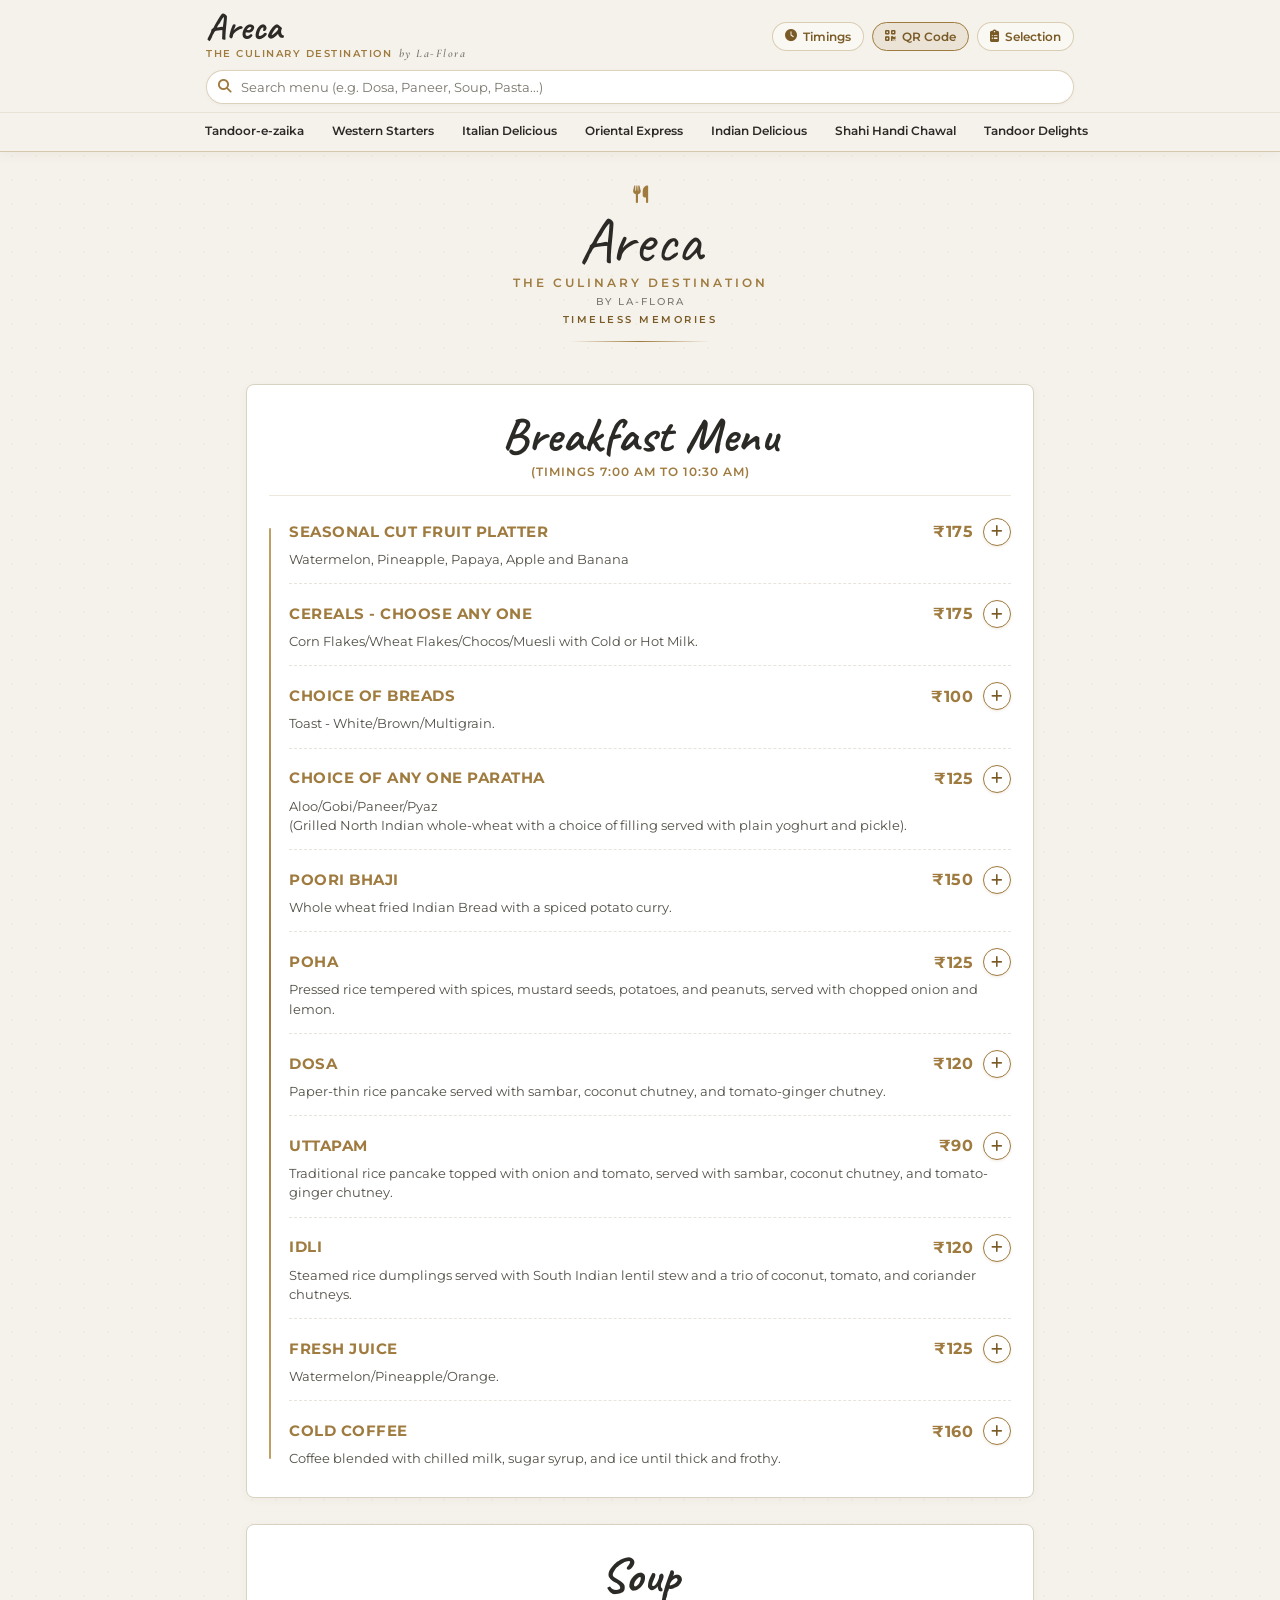
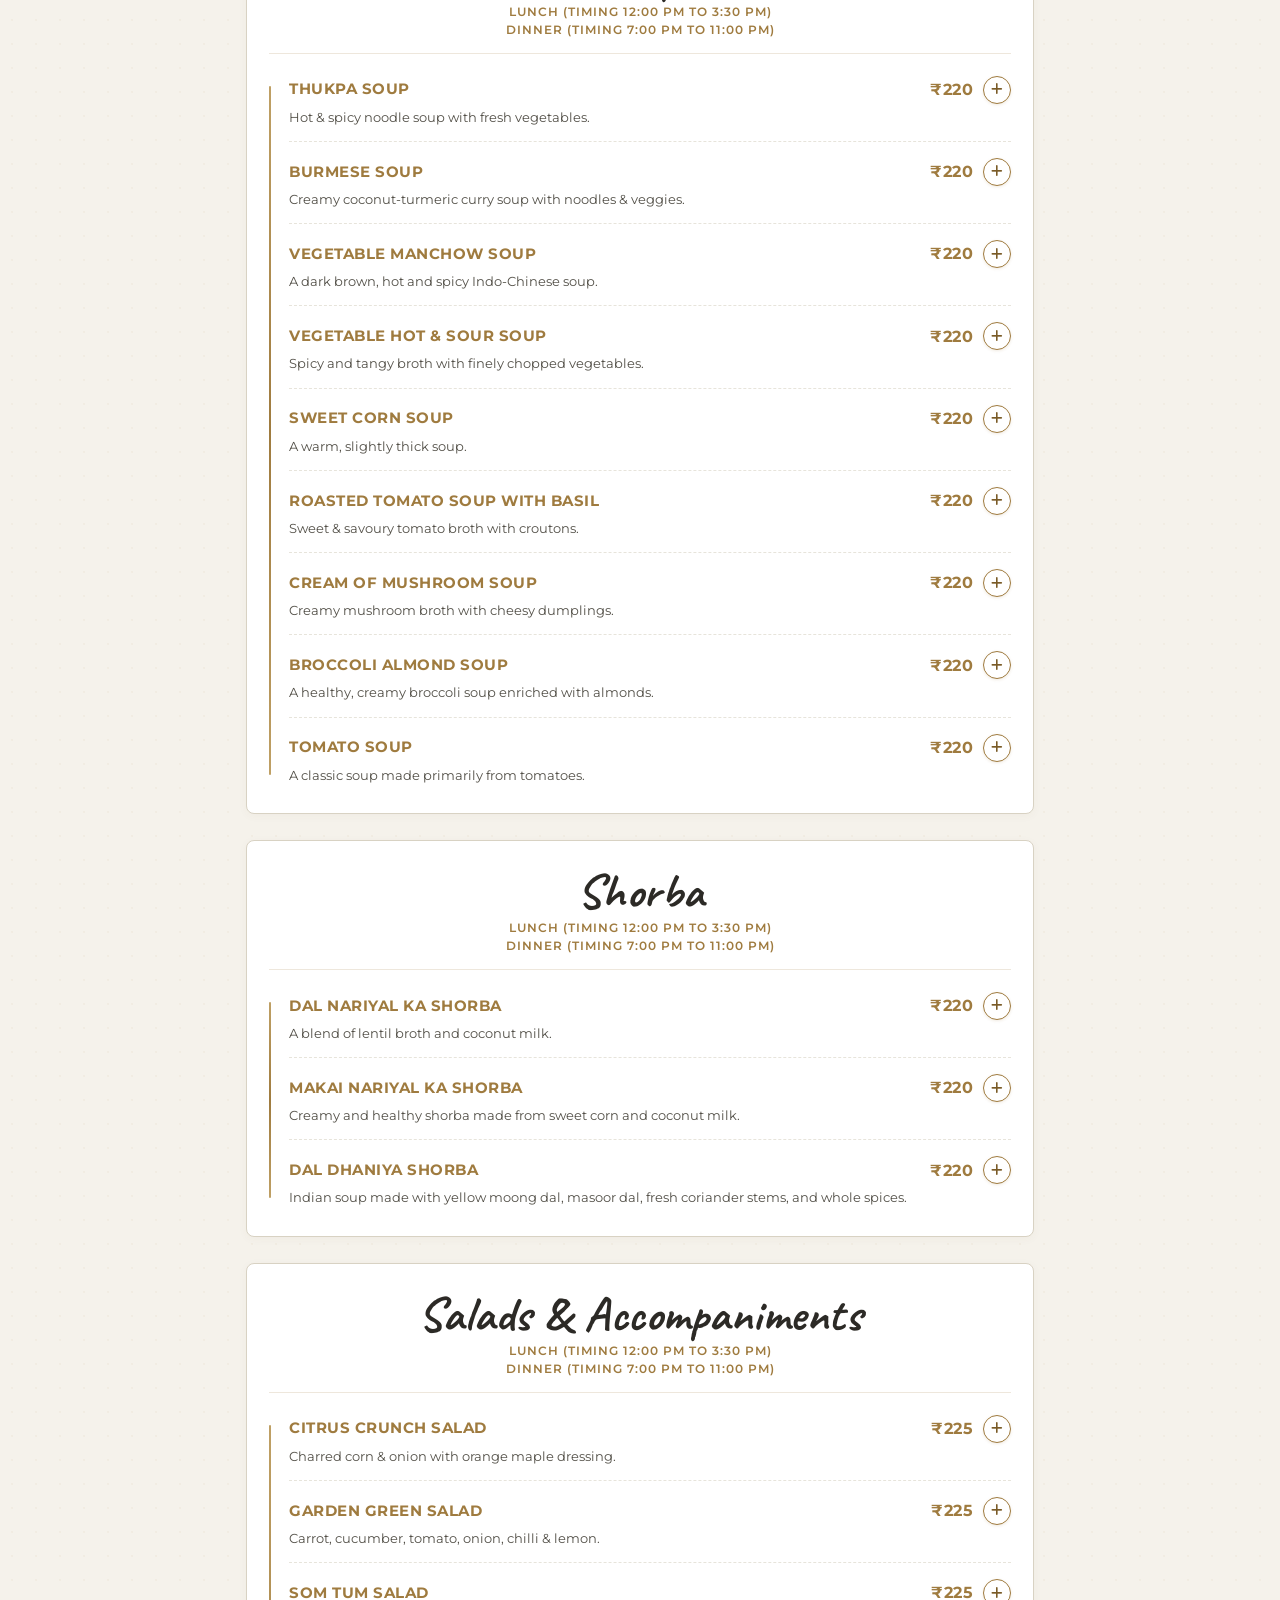
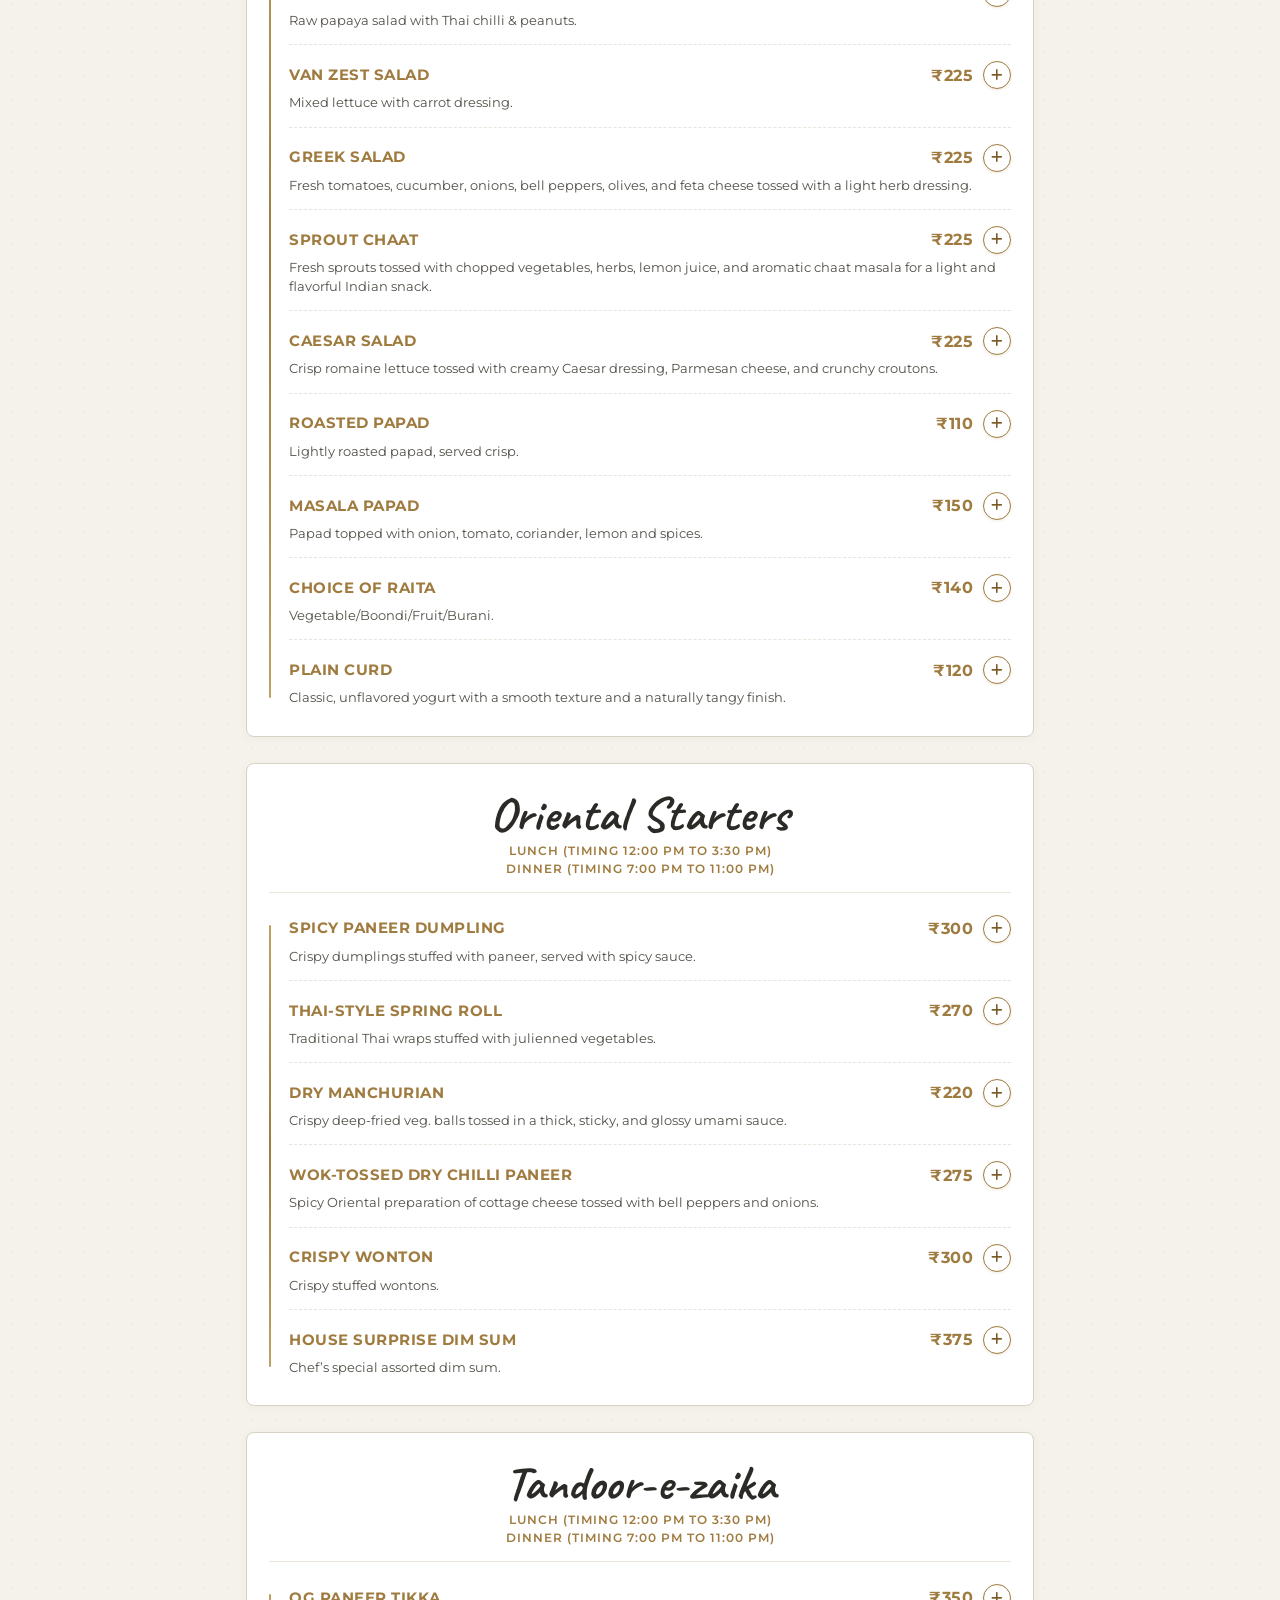
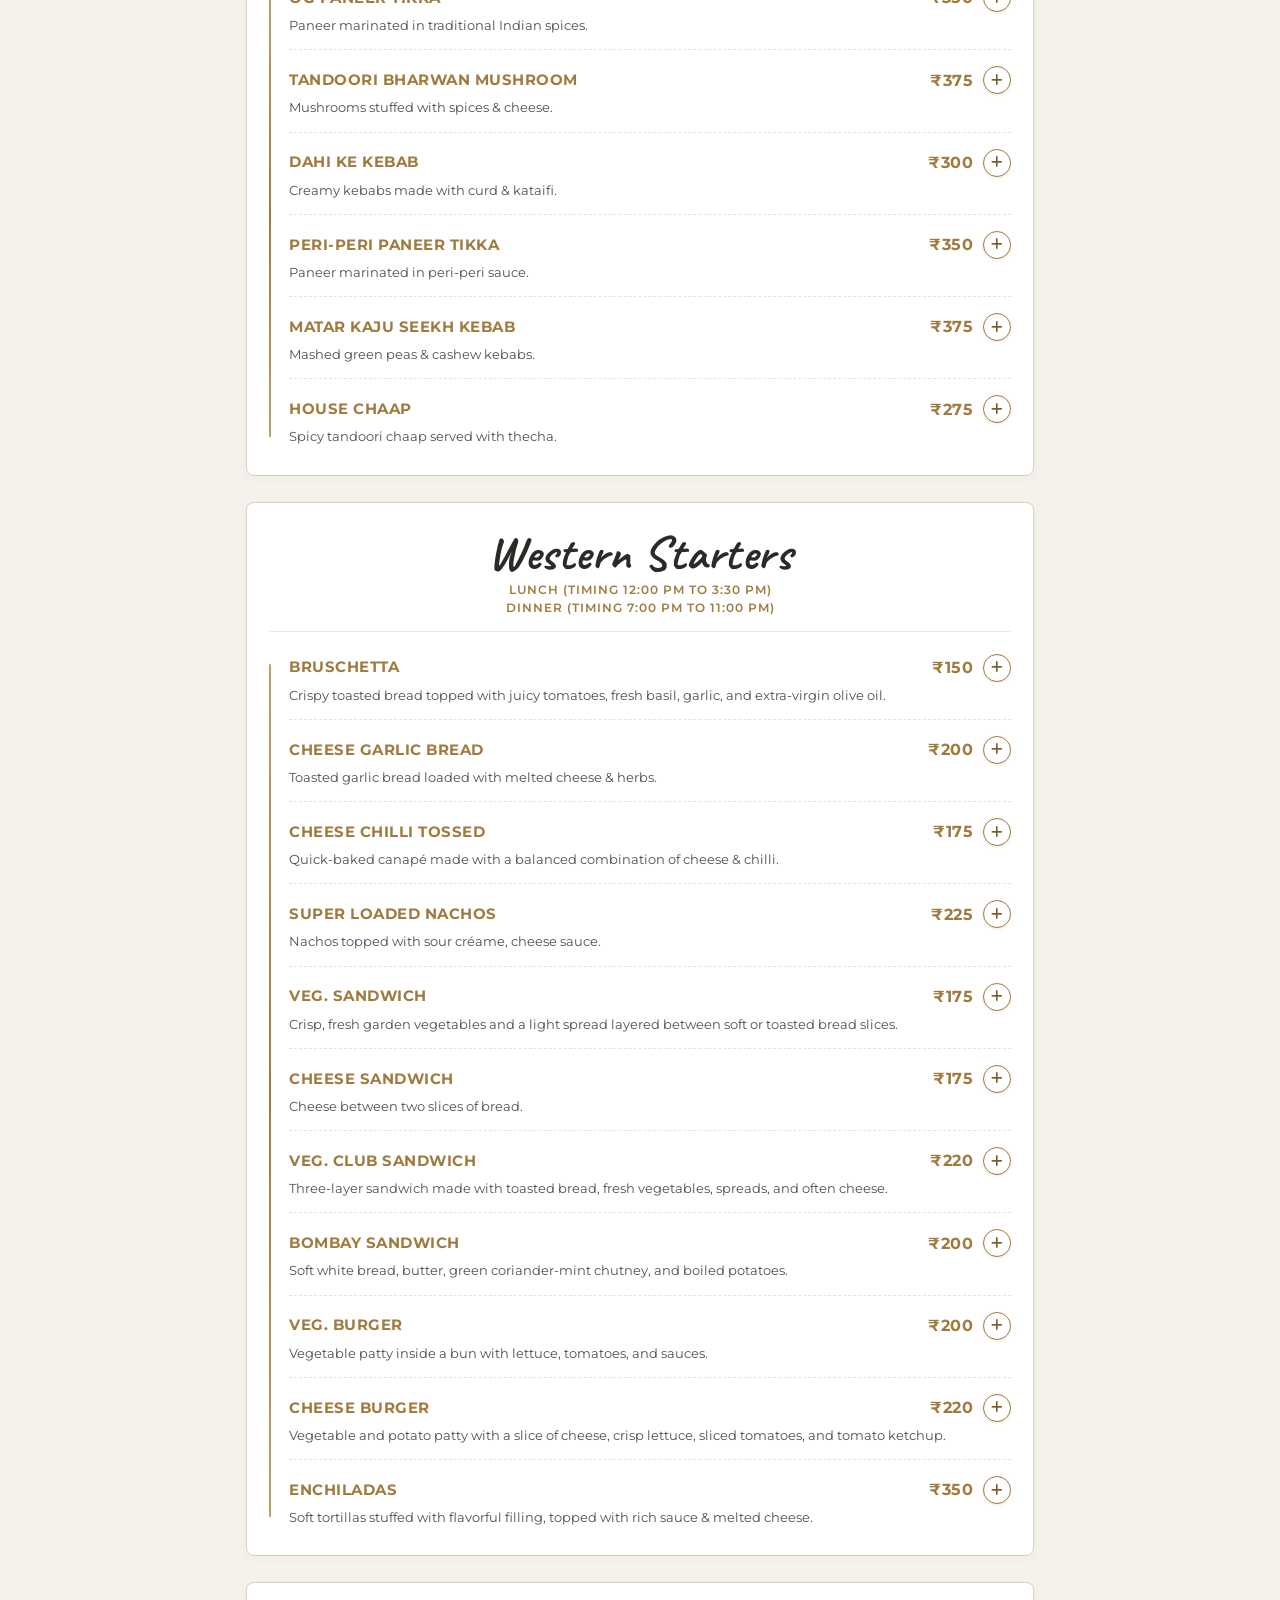
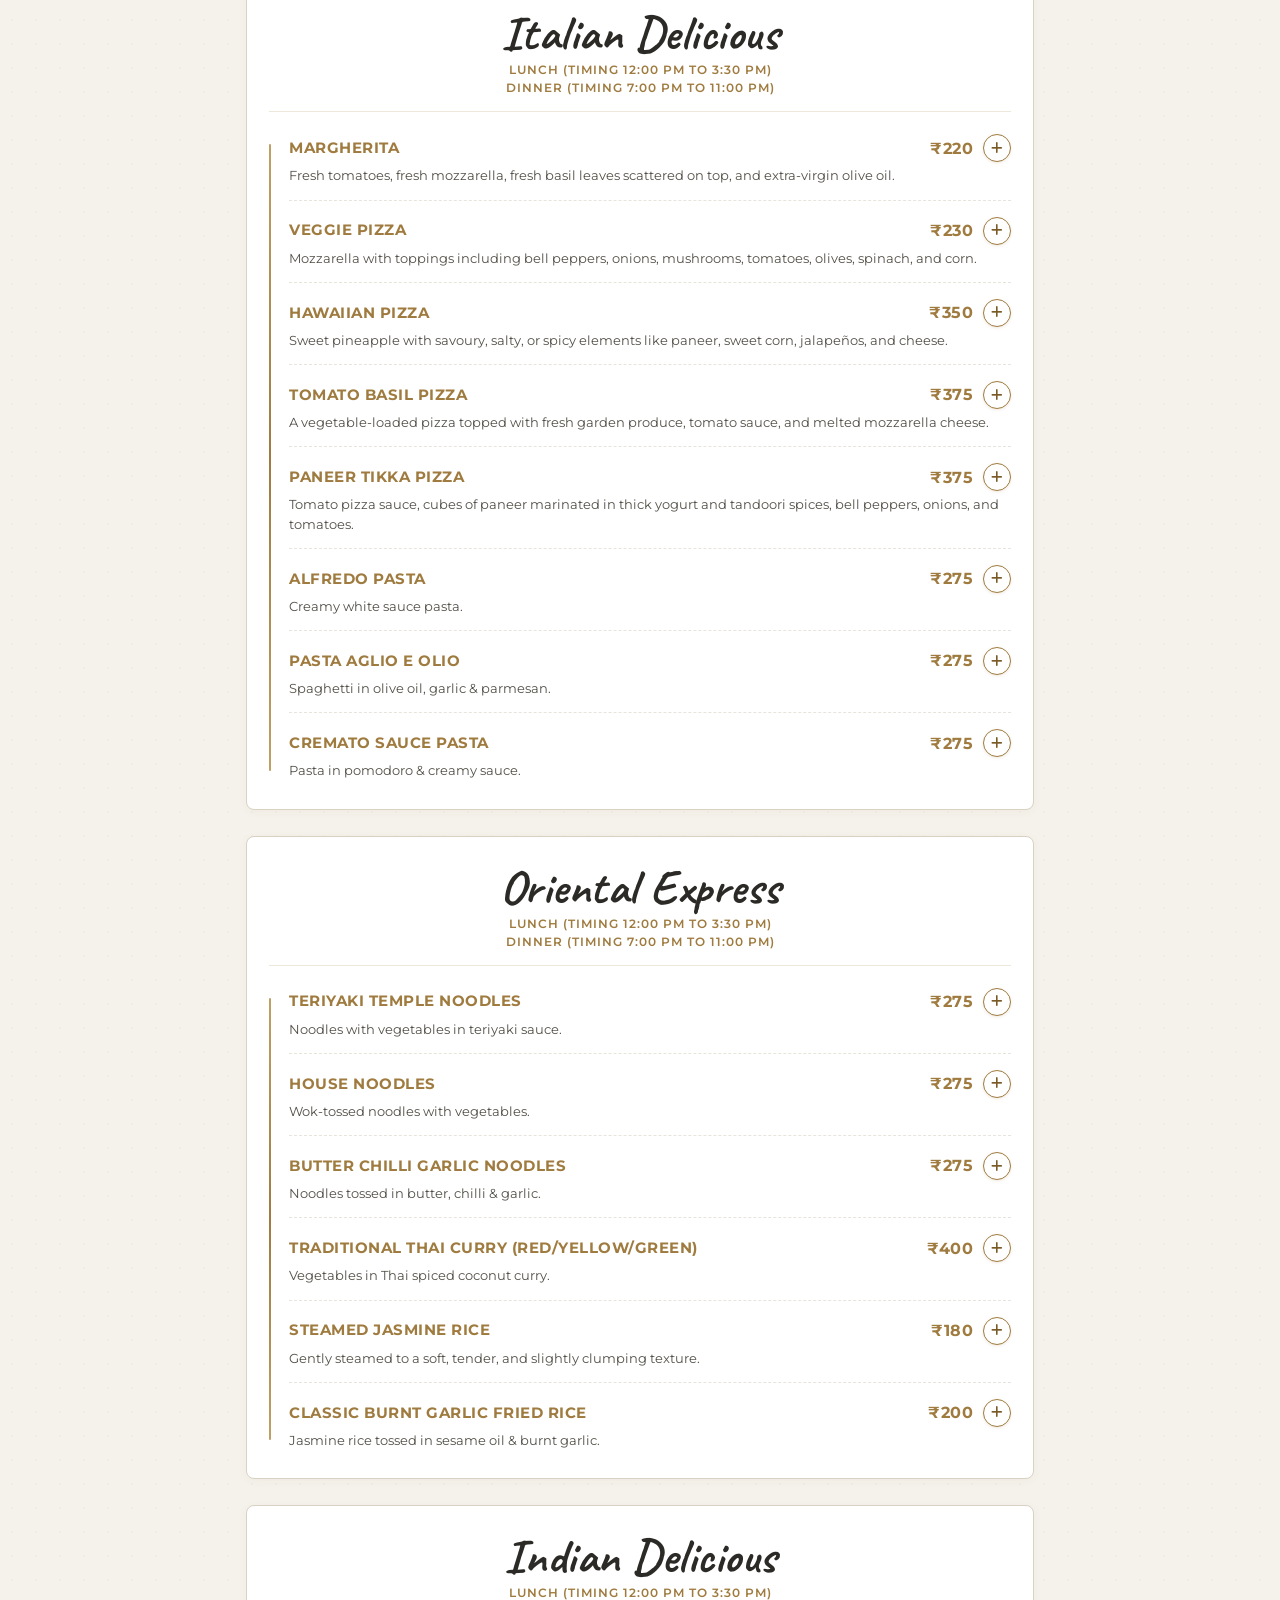
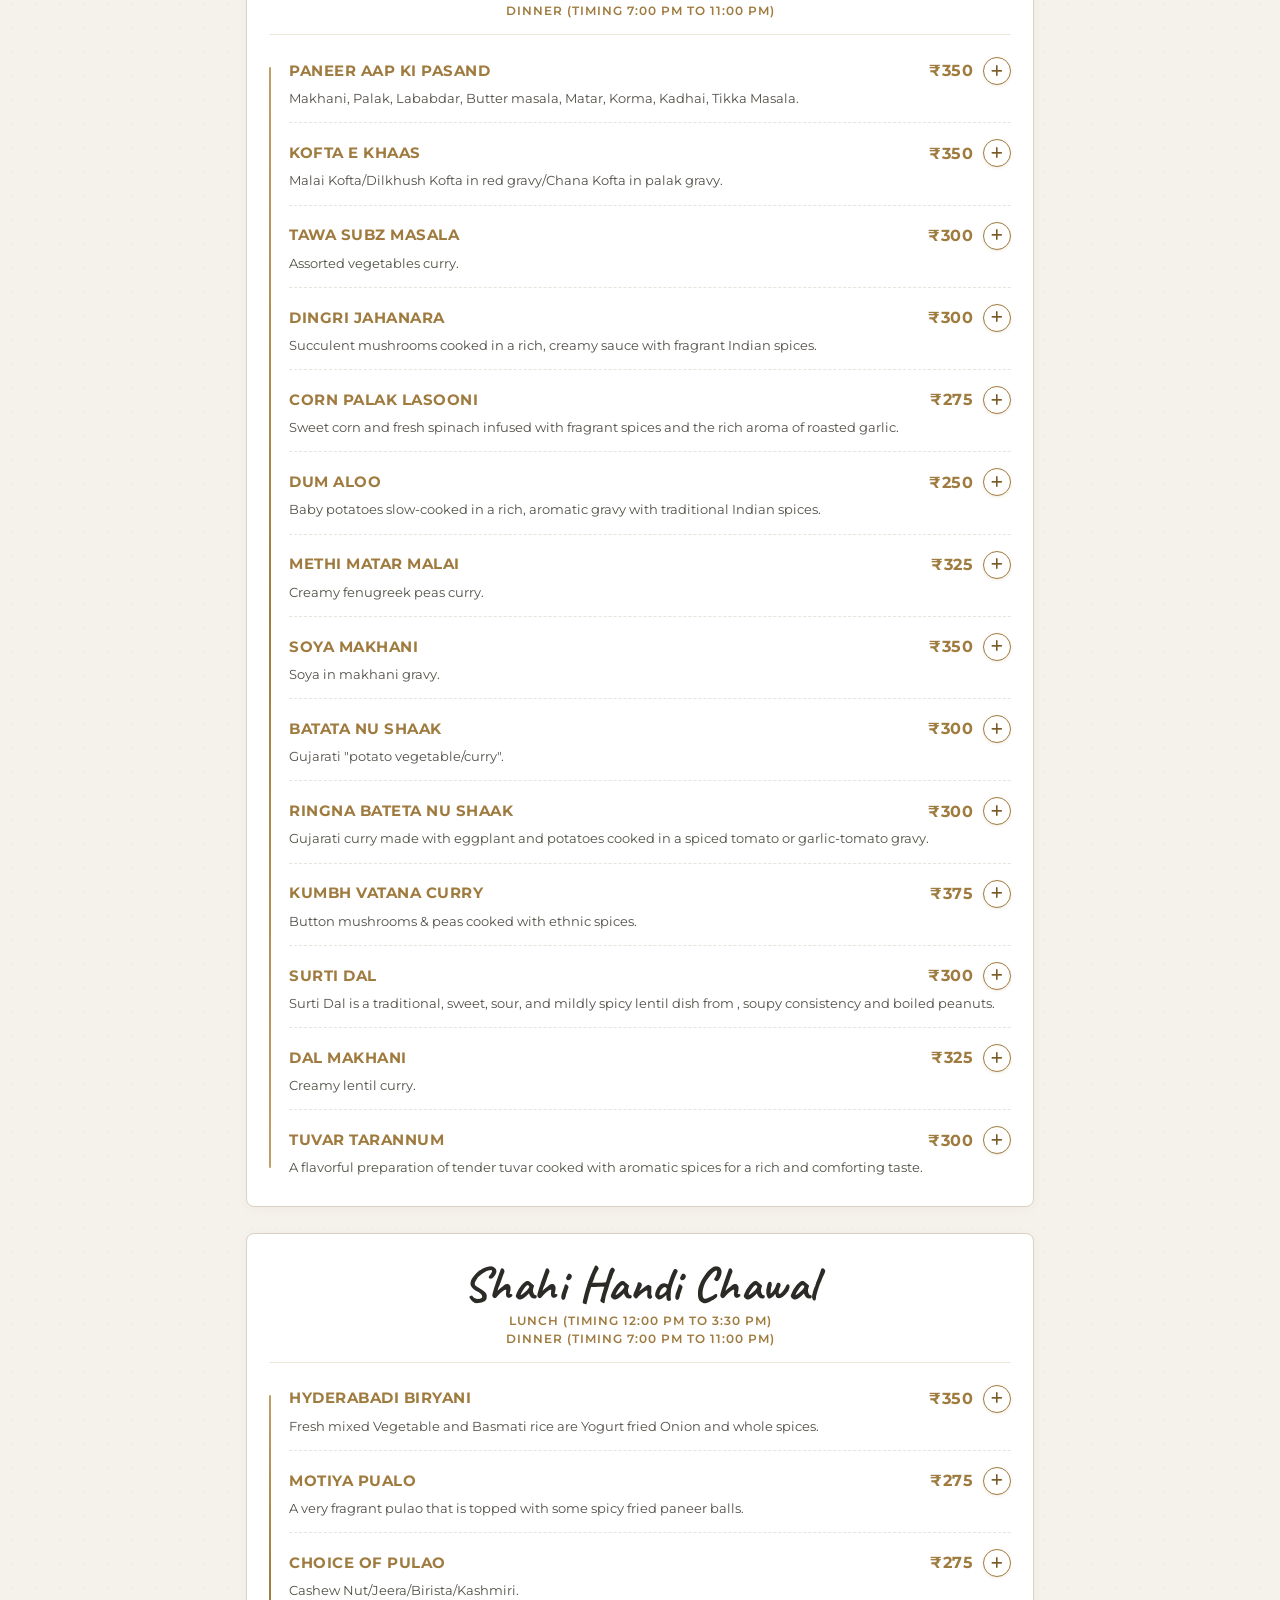
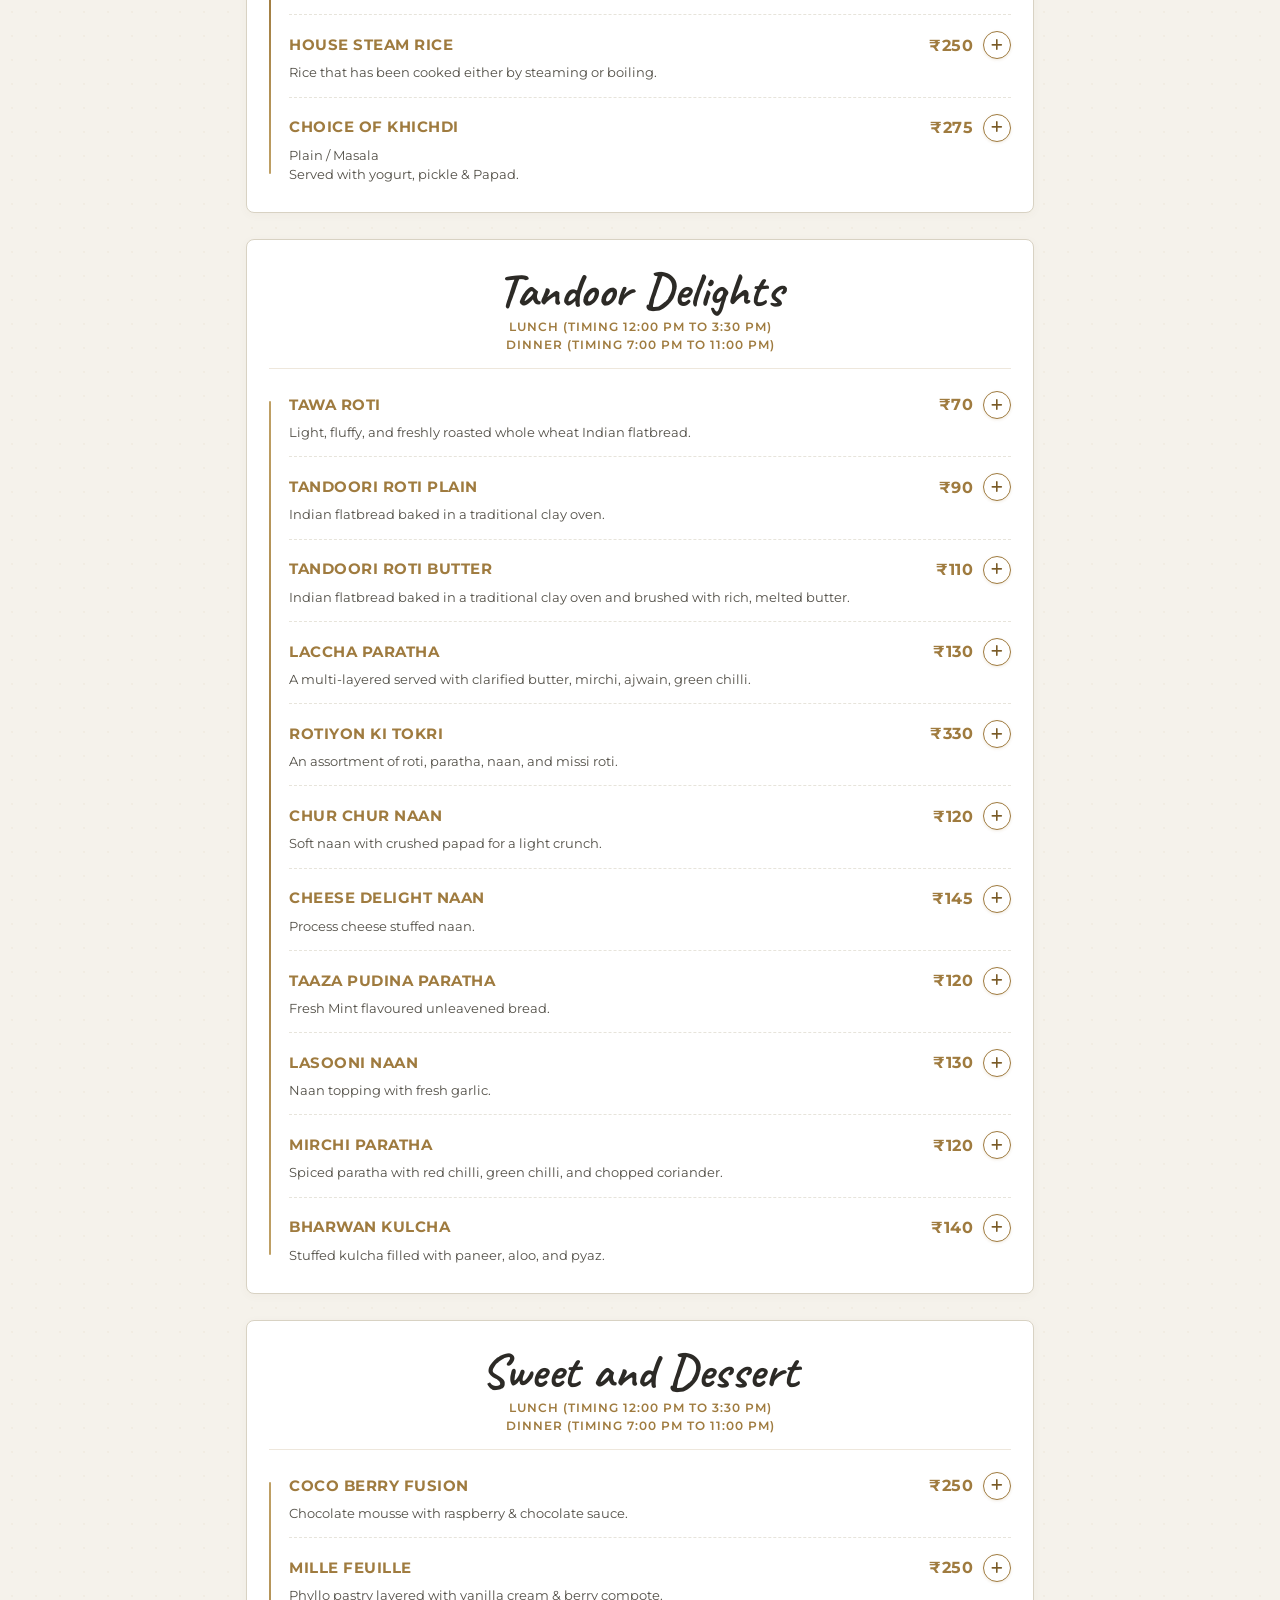
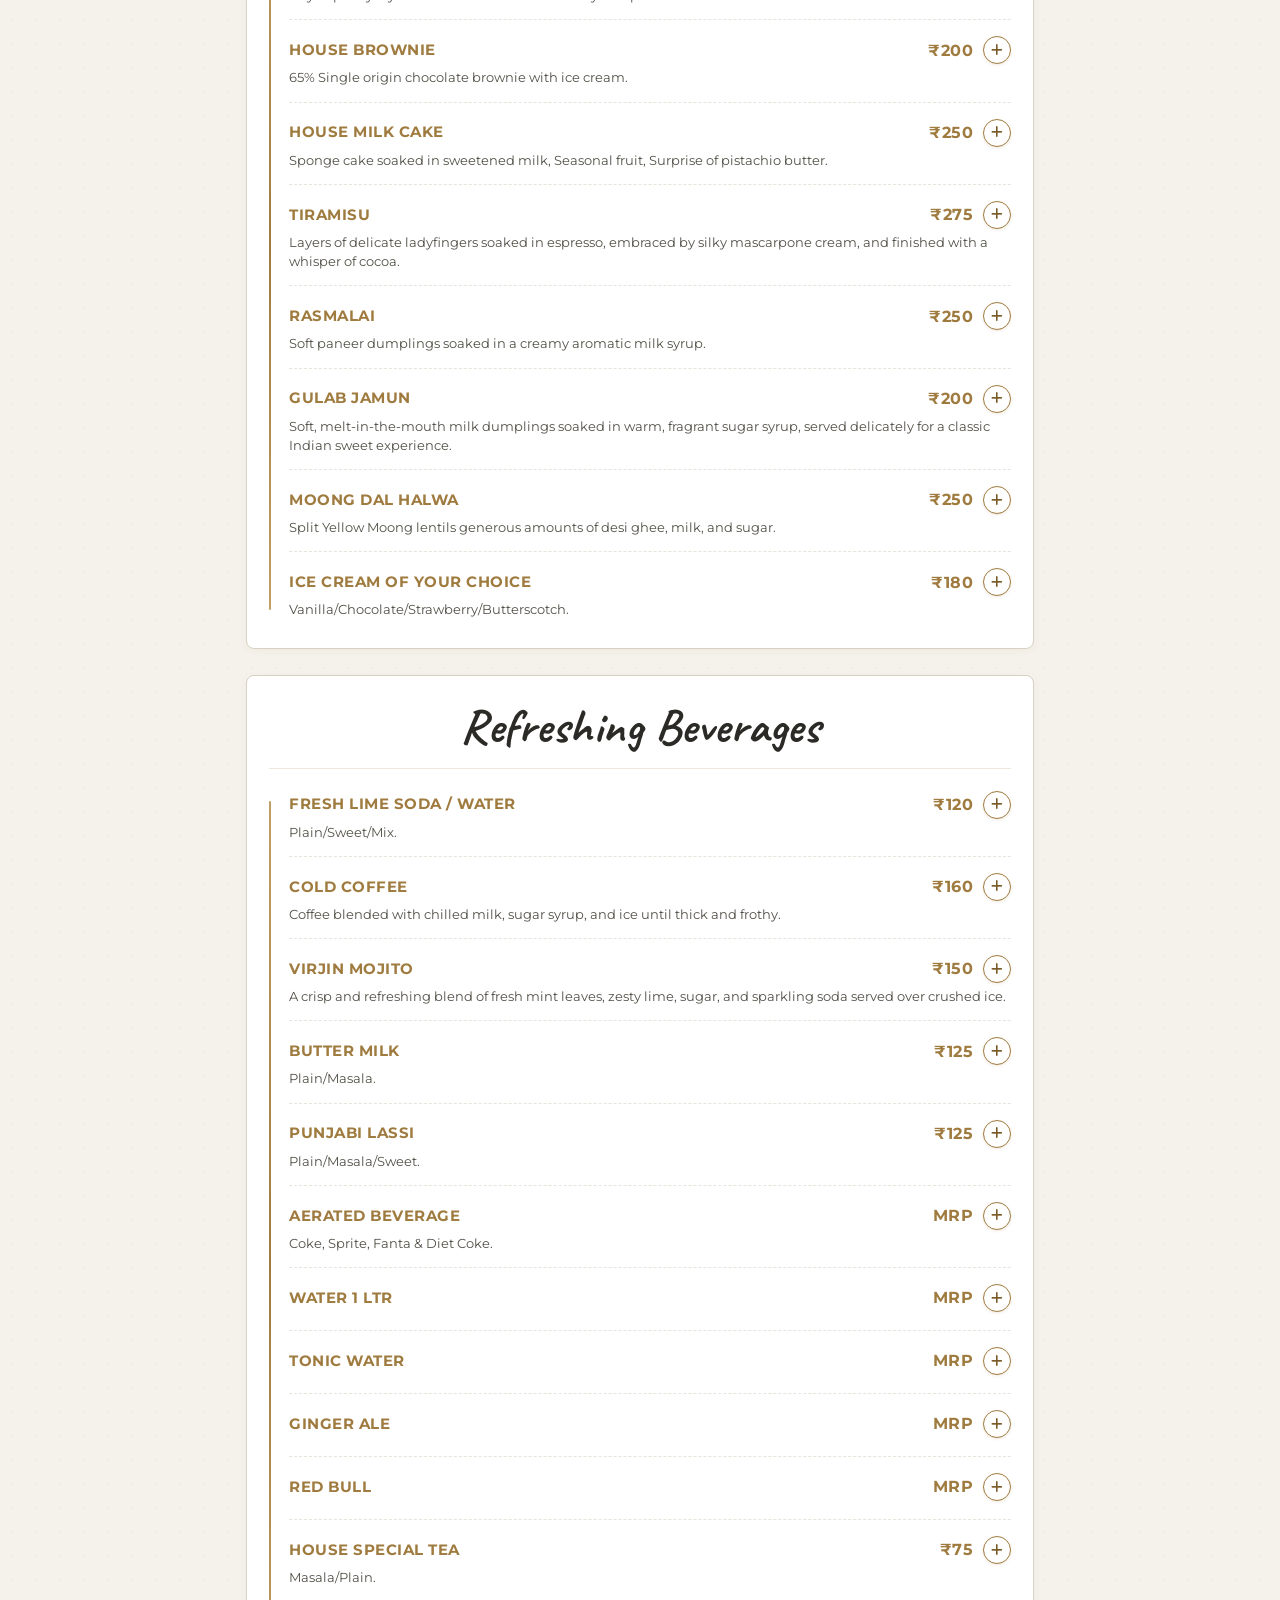
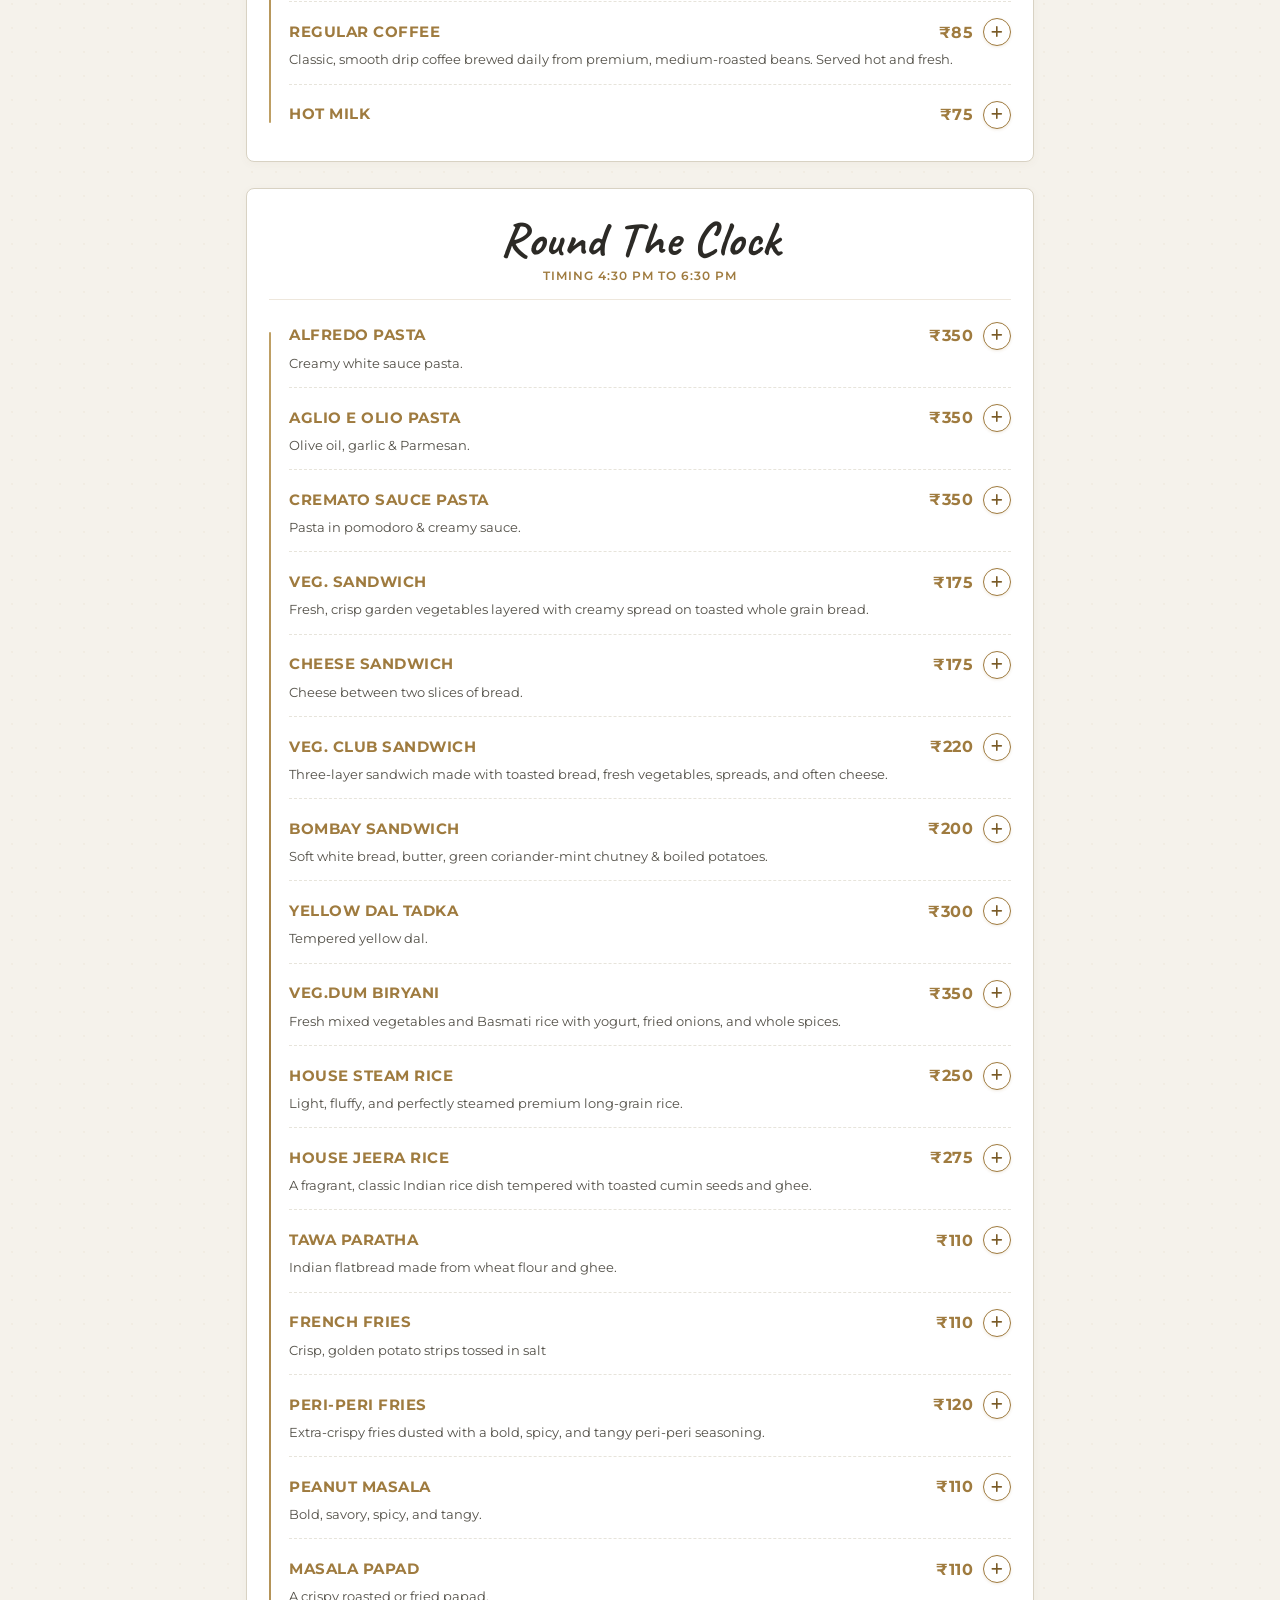
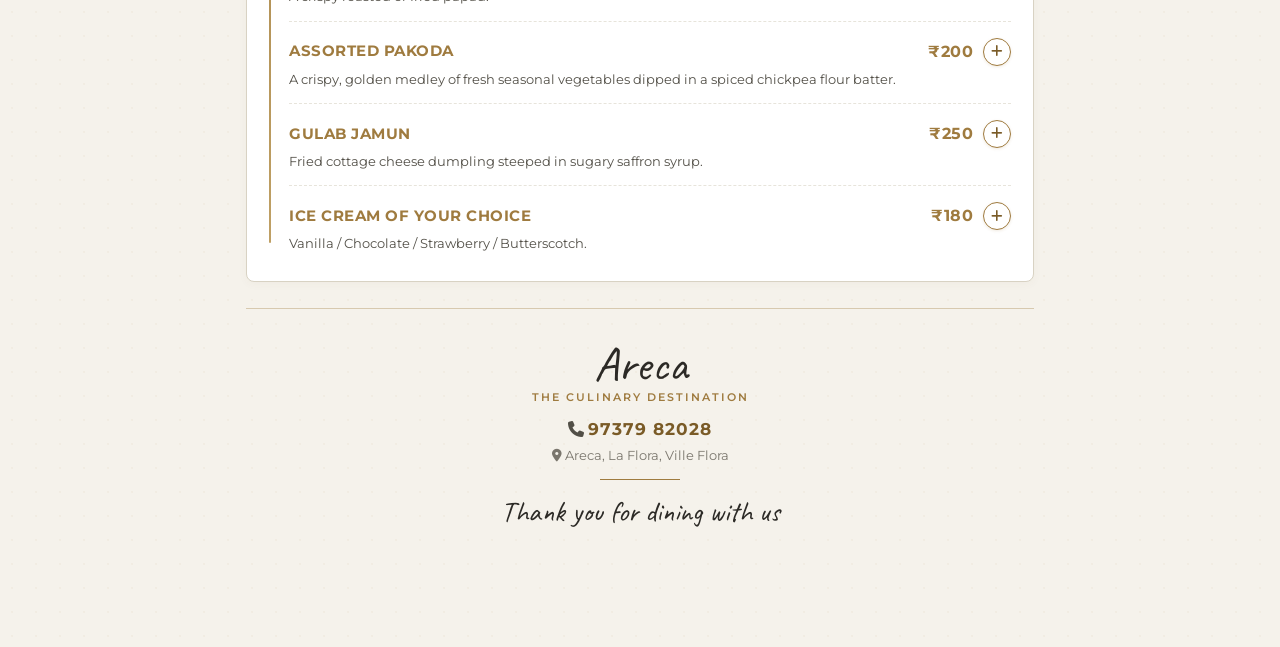
==== commit cbbfc035: "Update notes in My Selection to exact word-for-word text from PDF Page 16" ====
--- a/index.html
+++ b/index.html
@@ -261,18 +261,16 @@
           <span>Tap <strong>+</strong> next to any dish to add it to your selection.</span>
         </div>
 
-        <!-- Authentic PDF Dining Notes (Taxes, Orders, Cancellation, Allergies) -->
+        <!-- Authentic PDF Notes (Exact match to Page 16 of PDF) -->
         <div class="selection-policy-box" id="selectionPolicyBox">
-          <div class="selection-policy-title">
-            <i class="fa-solid fa-circle-info"></i>
-            <span>IMPORTANT DINING NOTES</span>
-          </div>
+          <div class="selection-policy-title">PLEASE NOTE</div>
           <ul class="selection-policy-list">
-            <li><strong>Taxes:</strong> Prices are exclusive of applicable government taxes.</li>
-            <li><strong>Preparation &amp; Cancellation:</strong> Dishes are freshly prepared to order. Orders cannot be cancelled once preparation begins in the kitchen.</li>
-            <li><strong>Last Order:</strong> Accepted 30 minutes before restaurant closing time.</li>
-            <li><strong>Allergies &amp; Jain:</strong> Please inform your server about any food allergies or Jain preparation requirements before placing the order.</li>
-            <li><strong>Outside Food:</strong> Outside food and beverages are strictly not permitted.</li>
+            <li>Timings may vary on special occasions and holidays.</li>
+            <li>Last order will be accepted 30 minutes before closing.</li>
+            <li>Please inform our team about any food allergies or dietary requirements before ordering.</li>
+            <li>Jain / special dietary preparations are available on request, subject to availability.</li>
+            <li>Prices are inclusive/exclusive of applicable taxes mention whichever applies.</li>
+            <li>Outside food and beverages are not permitted.</li>
           </ul>
         </div>
       </div>
@@ -281,7 +279,6 @@
         <div class="selection-footer-total">
           <span class="footer-total-label">Estimated Total:</span>
           <span class="footer-total-val" id="selectionFooterTotal">₹0</span>
-          <span class="footer-tax-note">*Govt. taxes applicable extra</span>
         </div>
         <div class="selection-footer-actions">
           <button class="btn-clear-selection" id="clearSelectionBtn" type="button">
--- a/styles.css
+++ b/styles.css
@@ -813,42 +813,22 @@
 }
 
 .selection-policy-title {
-  font-size: 0.74rem;
-  font-weight: 700;
-  letter-spacing: 1.2px;
+  font-size: 0.78rem;
+  font-weight: 700;
+  letter-spacing: 1.5px;
   color: var(--pdf-gold);
   text-transform: uppercase;
-  display: flex;
-  align-items: center;
-  gap: 7px;
   margin-bottom: 8px;
 }
 
-.selection-policy-title i {
-  color: var(--pdf-gold);
-  font-size: 0.9rem;
-}
-
 .selection-policy-list {
-  padding-left: 16px;
-  font-size: 0.76rem;
+  padding-left: 18px;
+  font-size: 0.78rem;
   color: var(--pdf-body-text);
   line-height: 1.5;
   display: flex;
   flex-direction: column;
-  gap: 4px;
-}
-
-.selection-policy-list strong {
-  color: var(--pdf-charcoal);
-  font-weight: 600;
-}
-
-.footer-tax-note {
-  font-size: 0.68rem;
-  color: var(--pdf-muted-text);
-  margin-top: 2px;
-  font-weight: 500;
+  gap: 5px;
 }
 
 .selection-modal-footer {
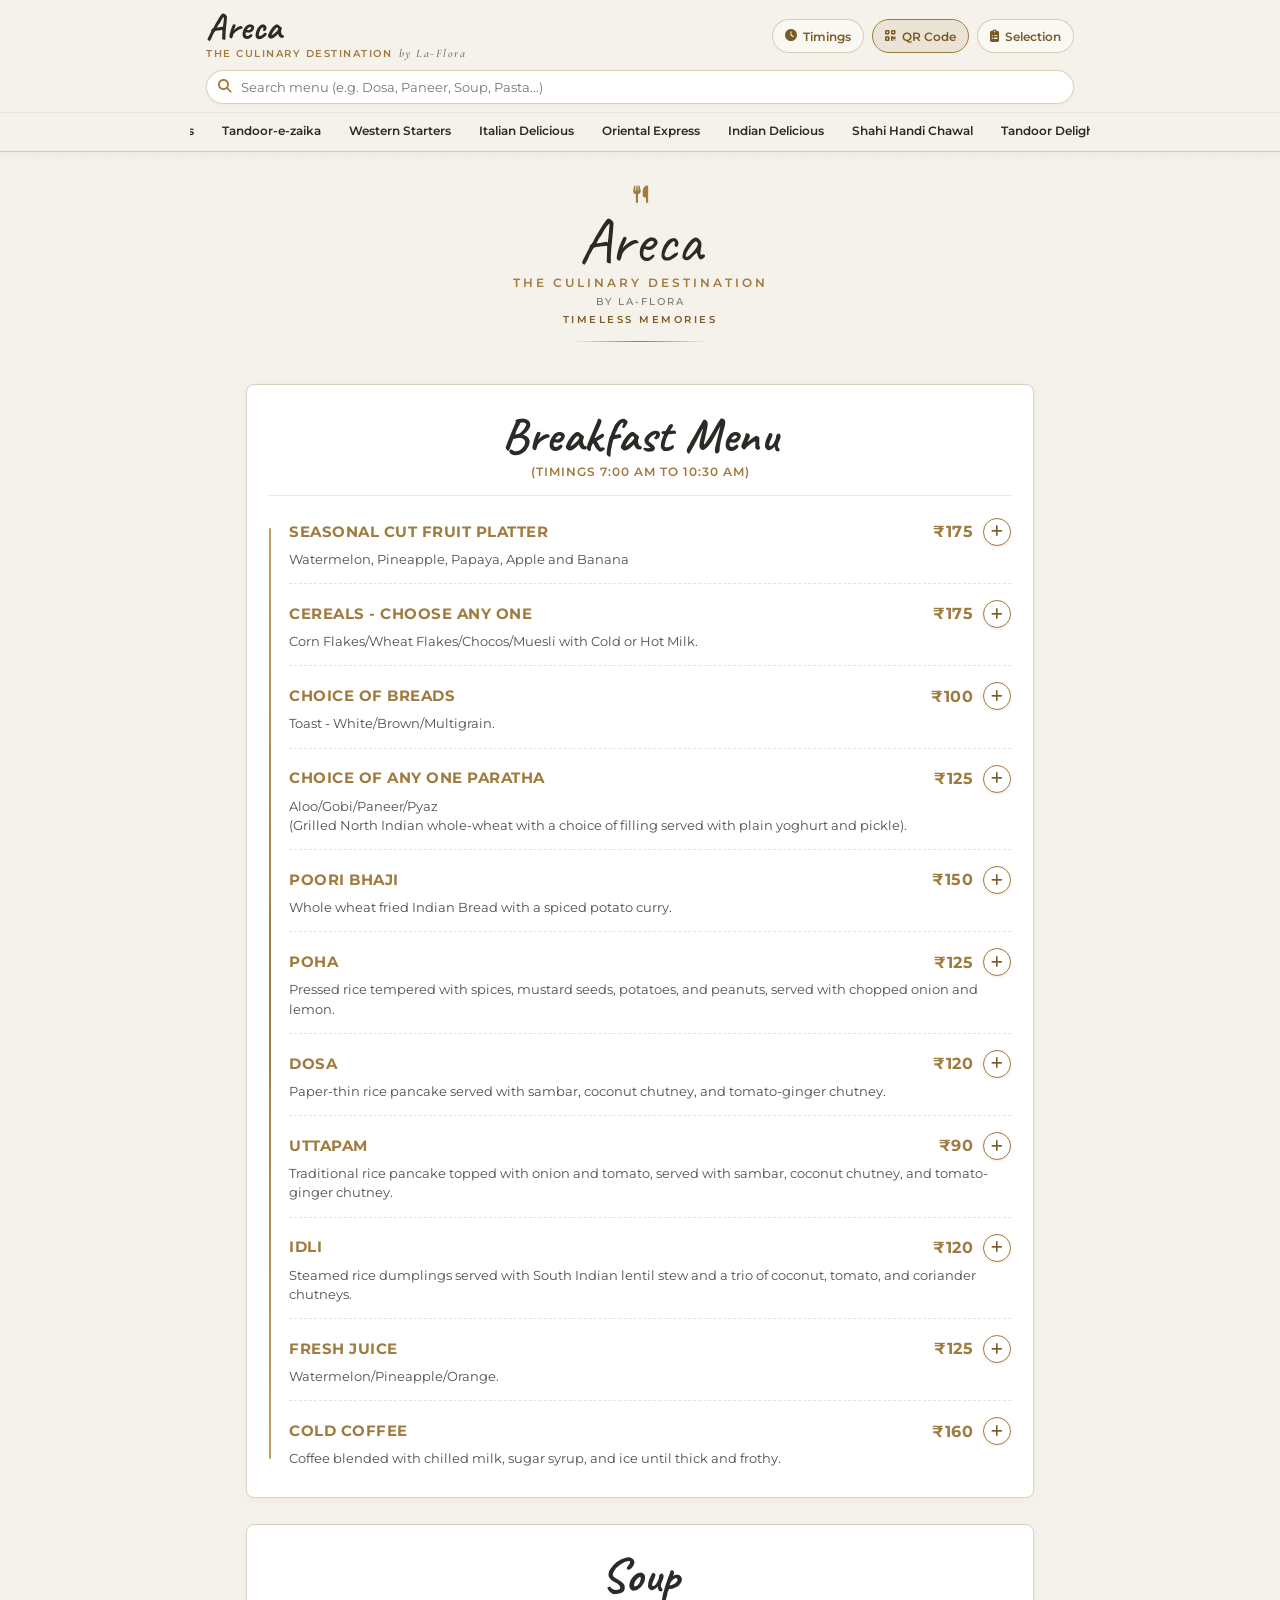
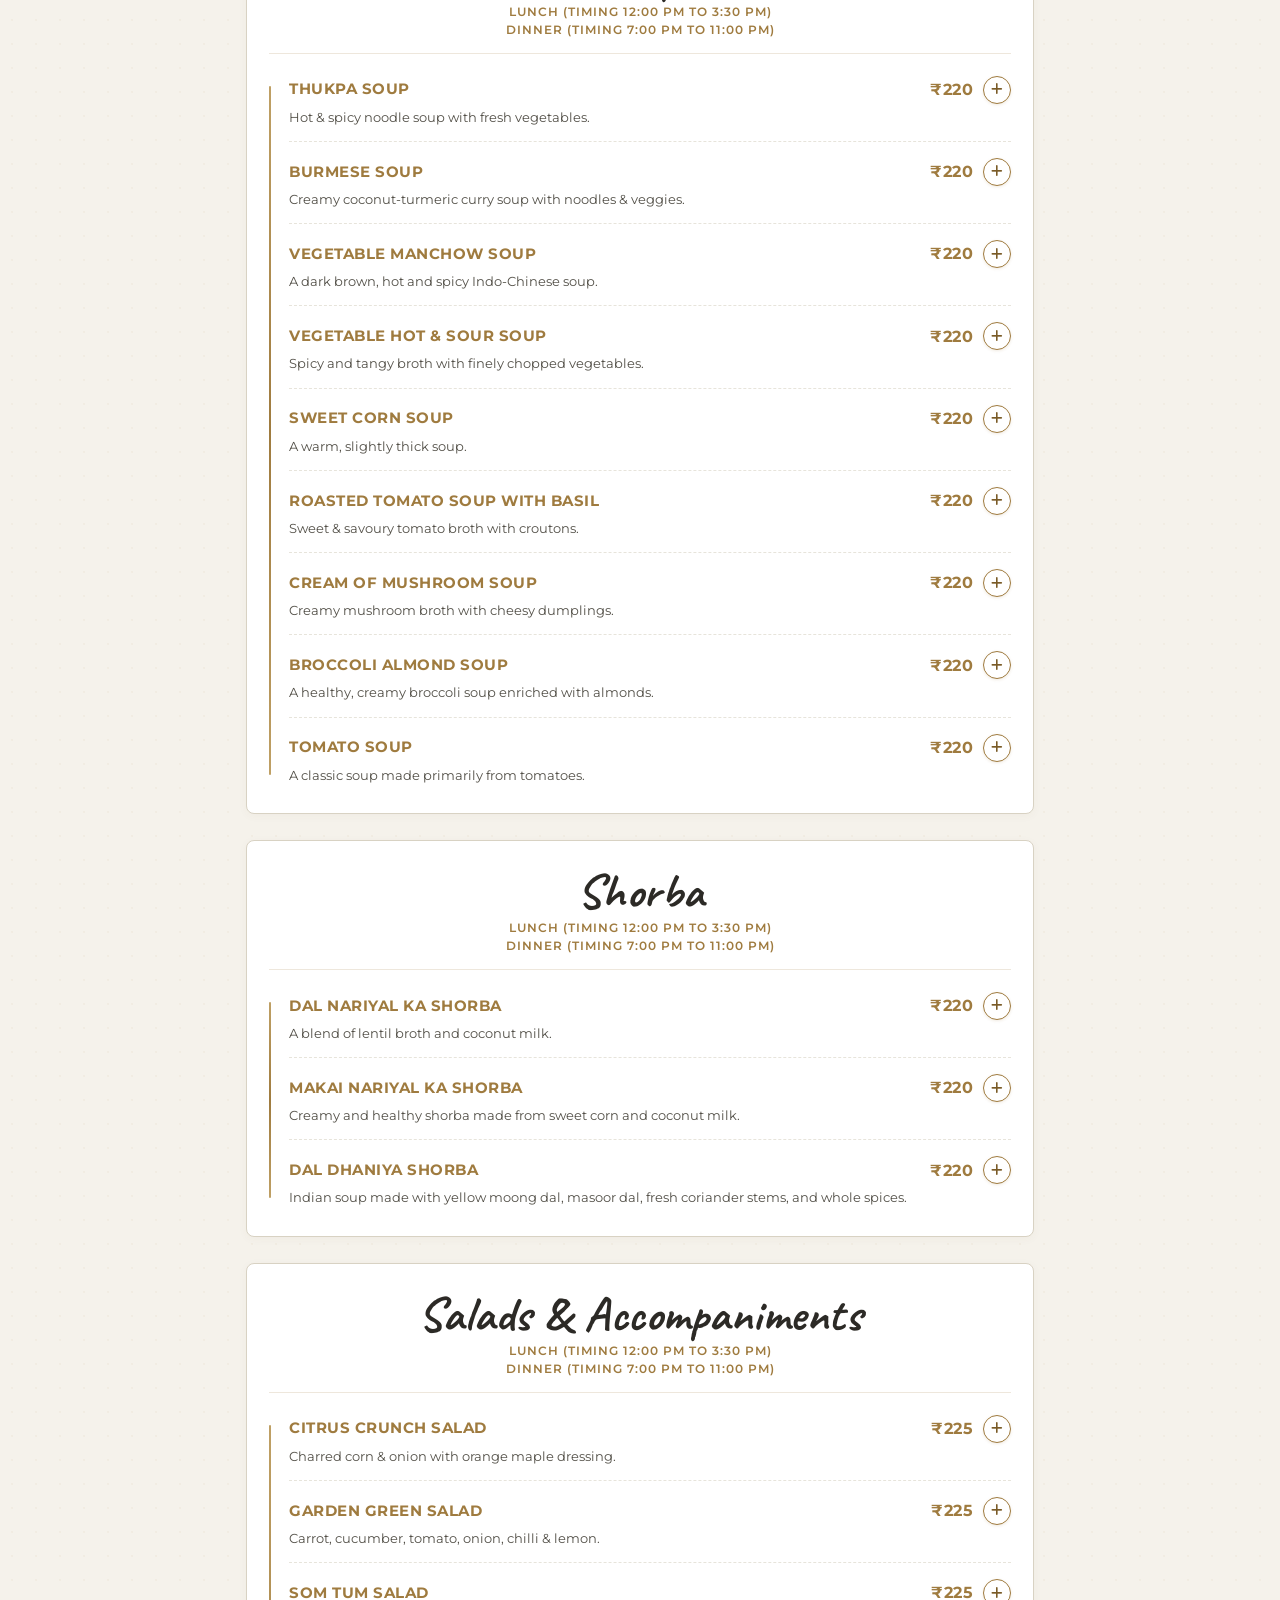
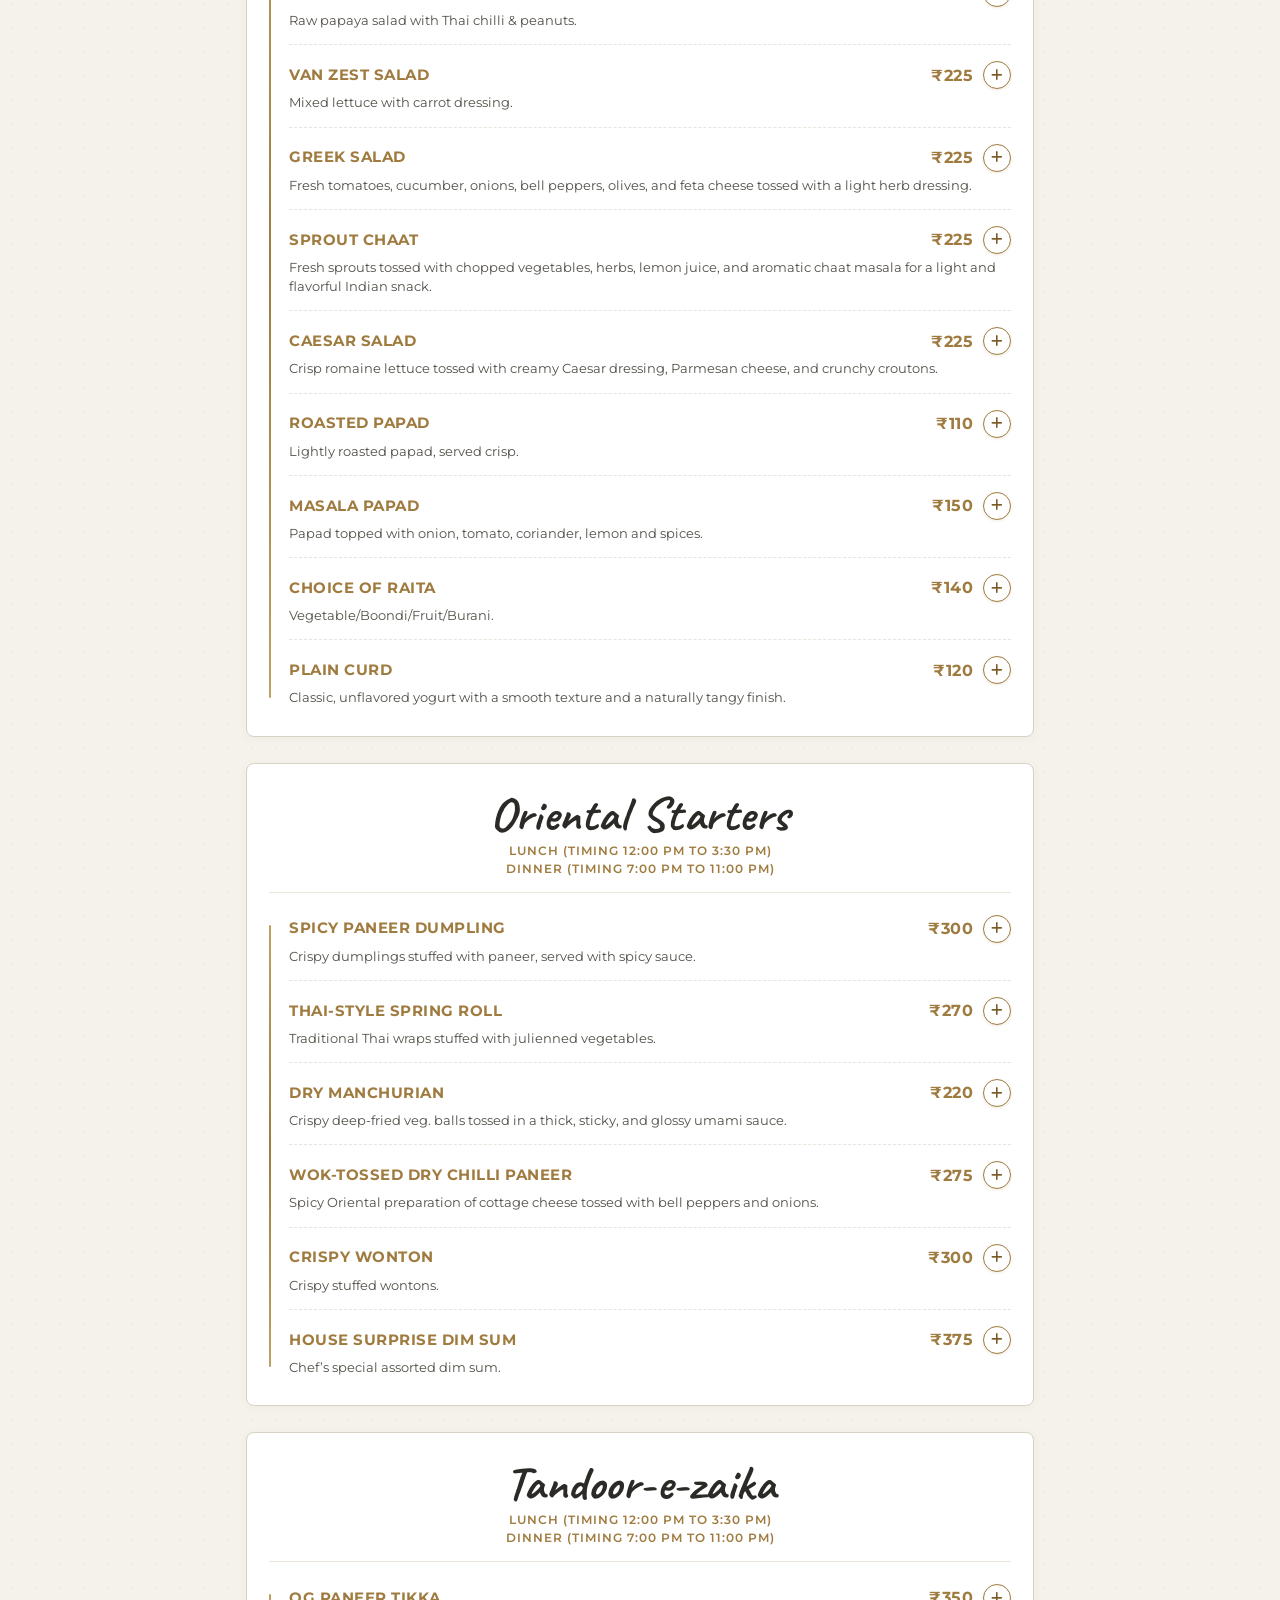
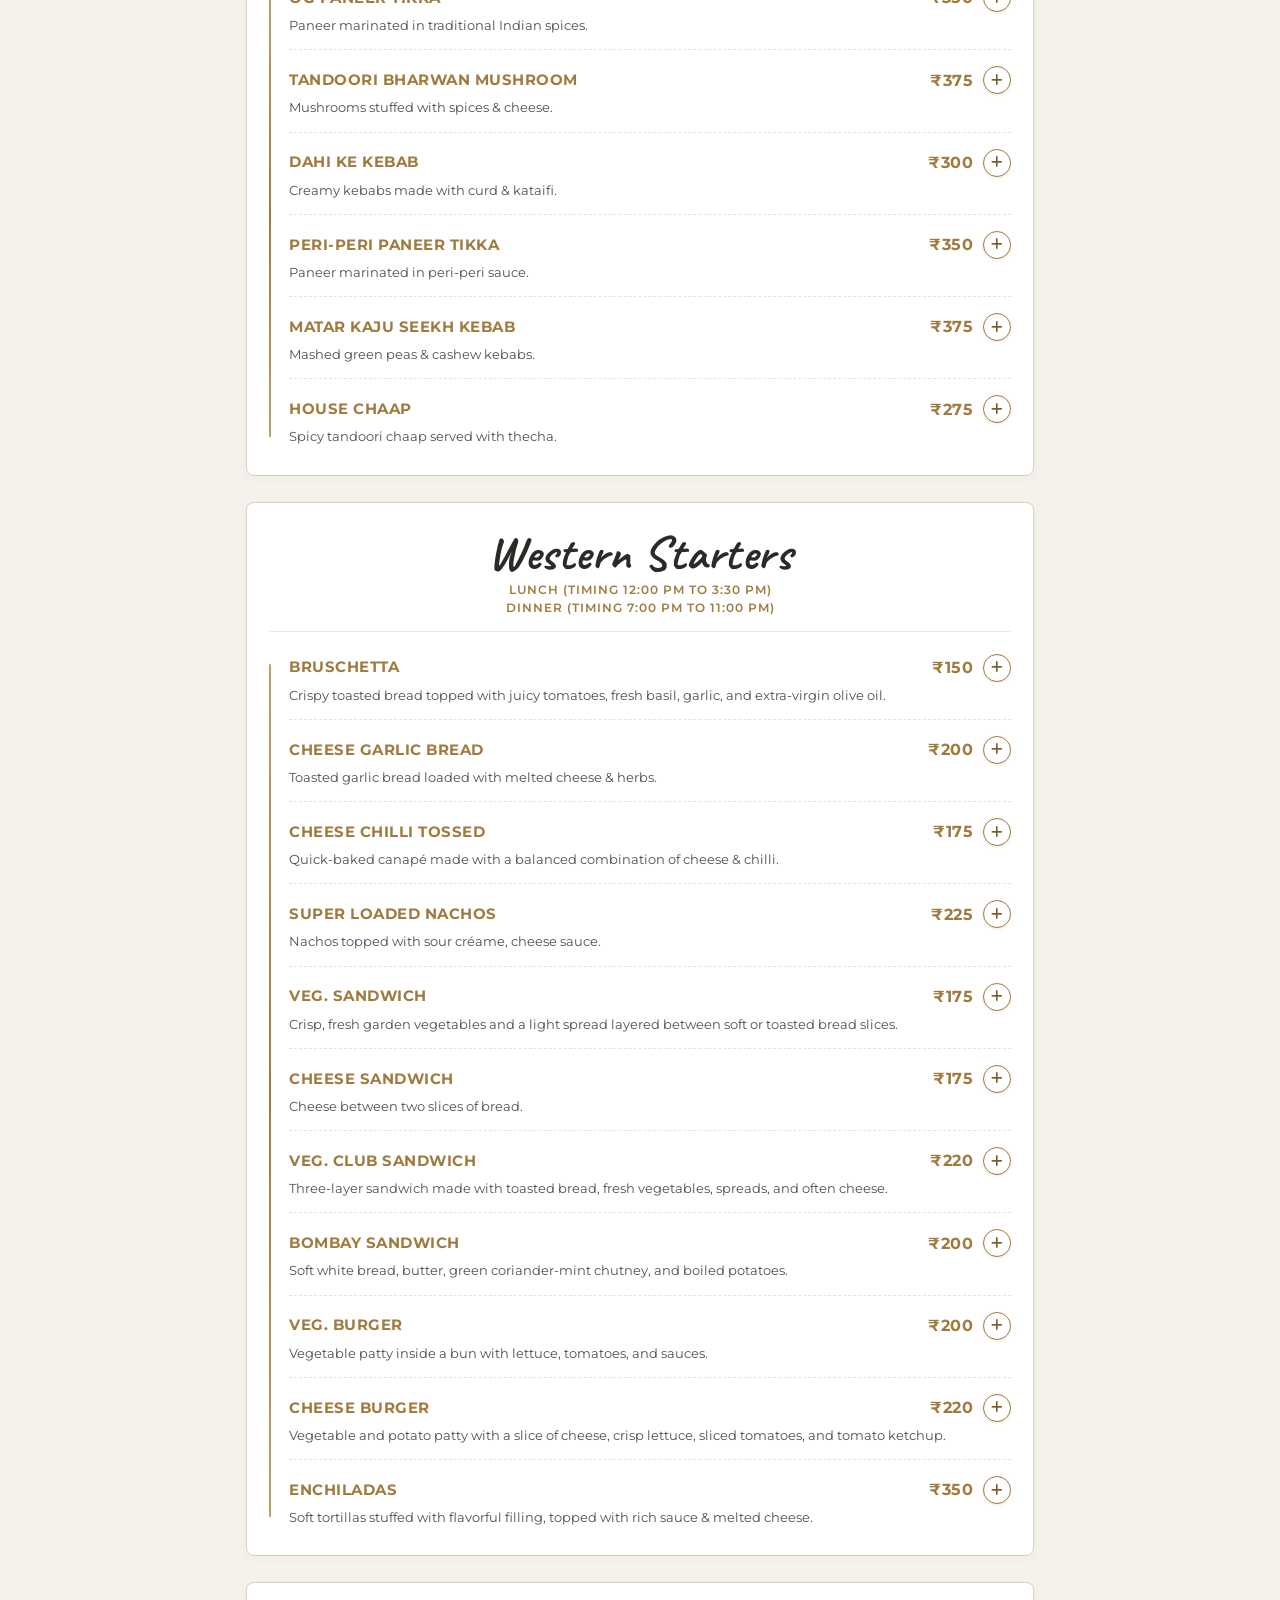
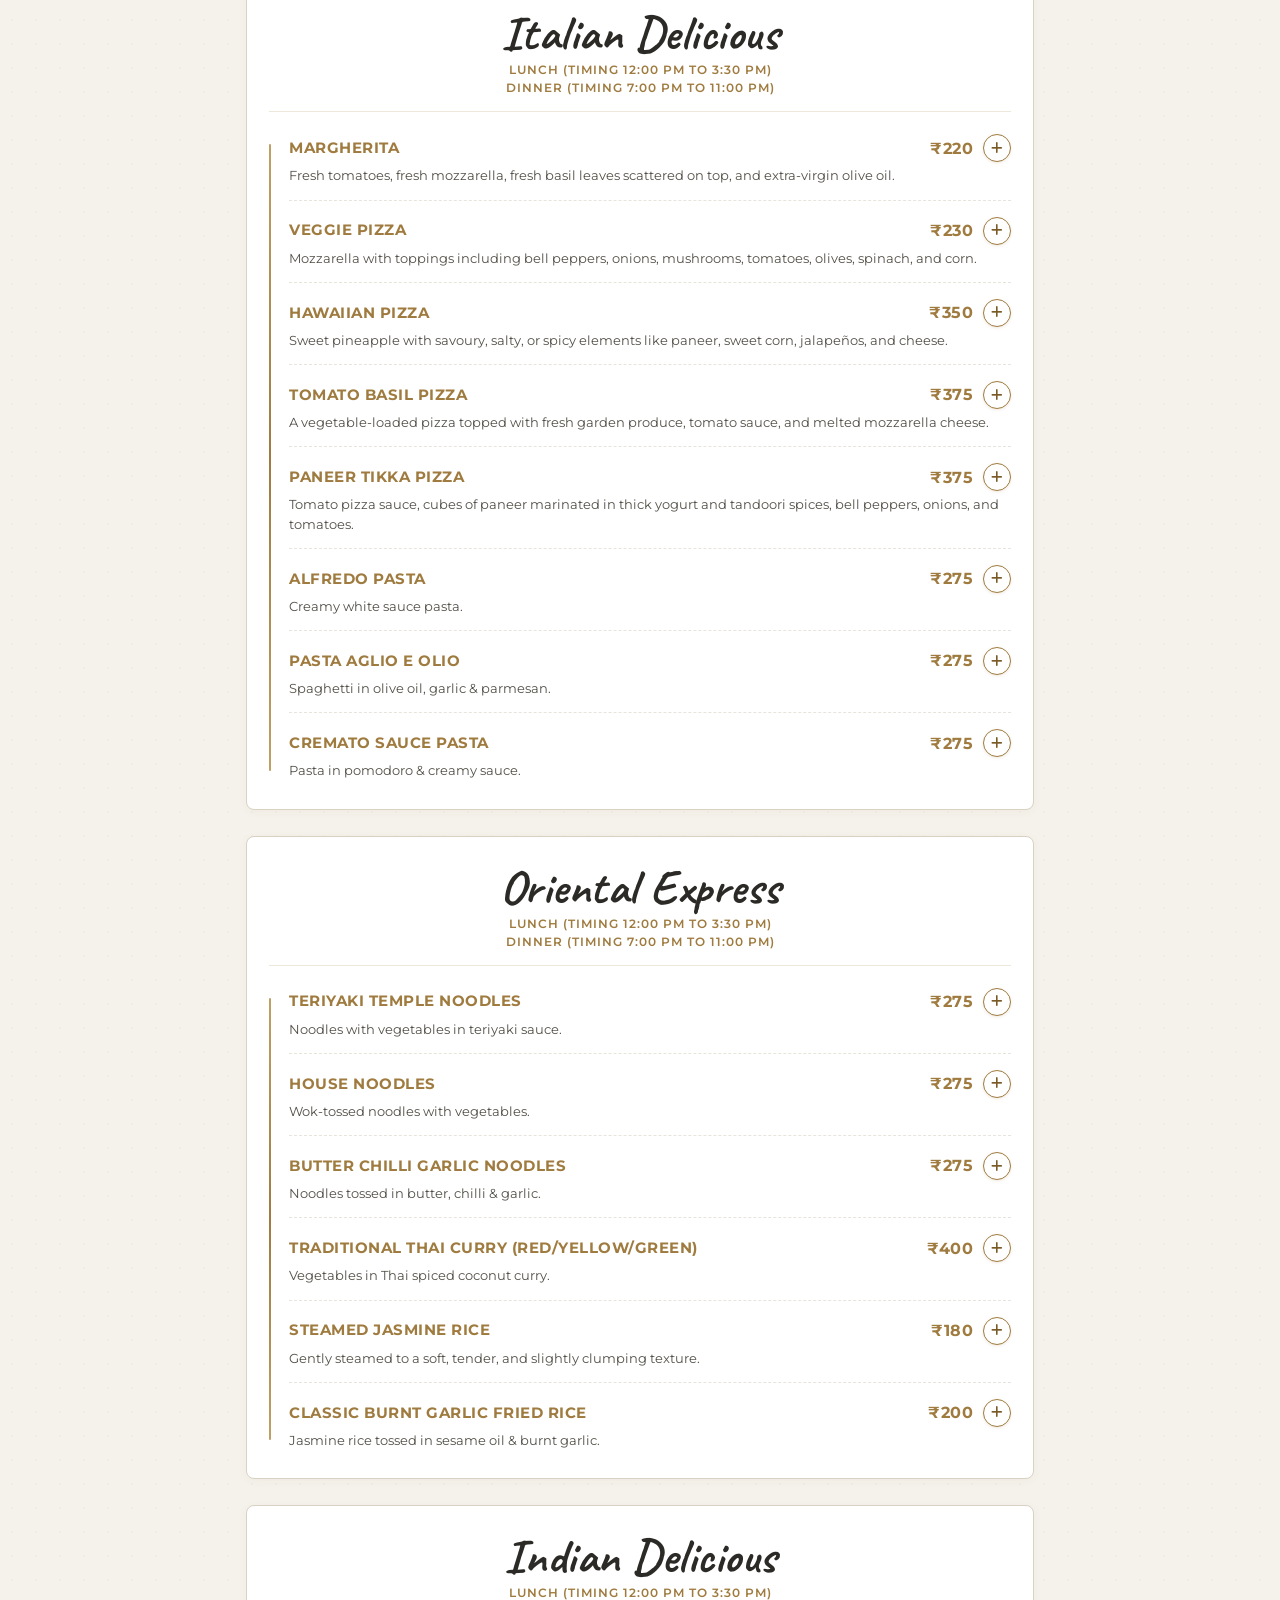
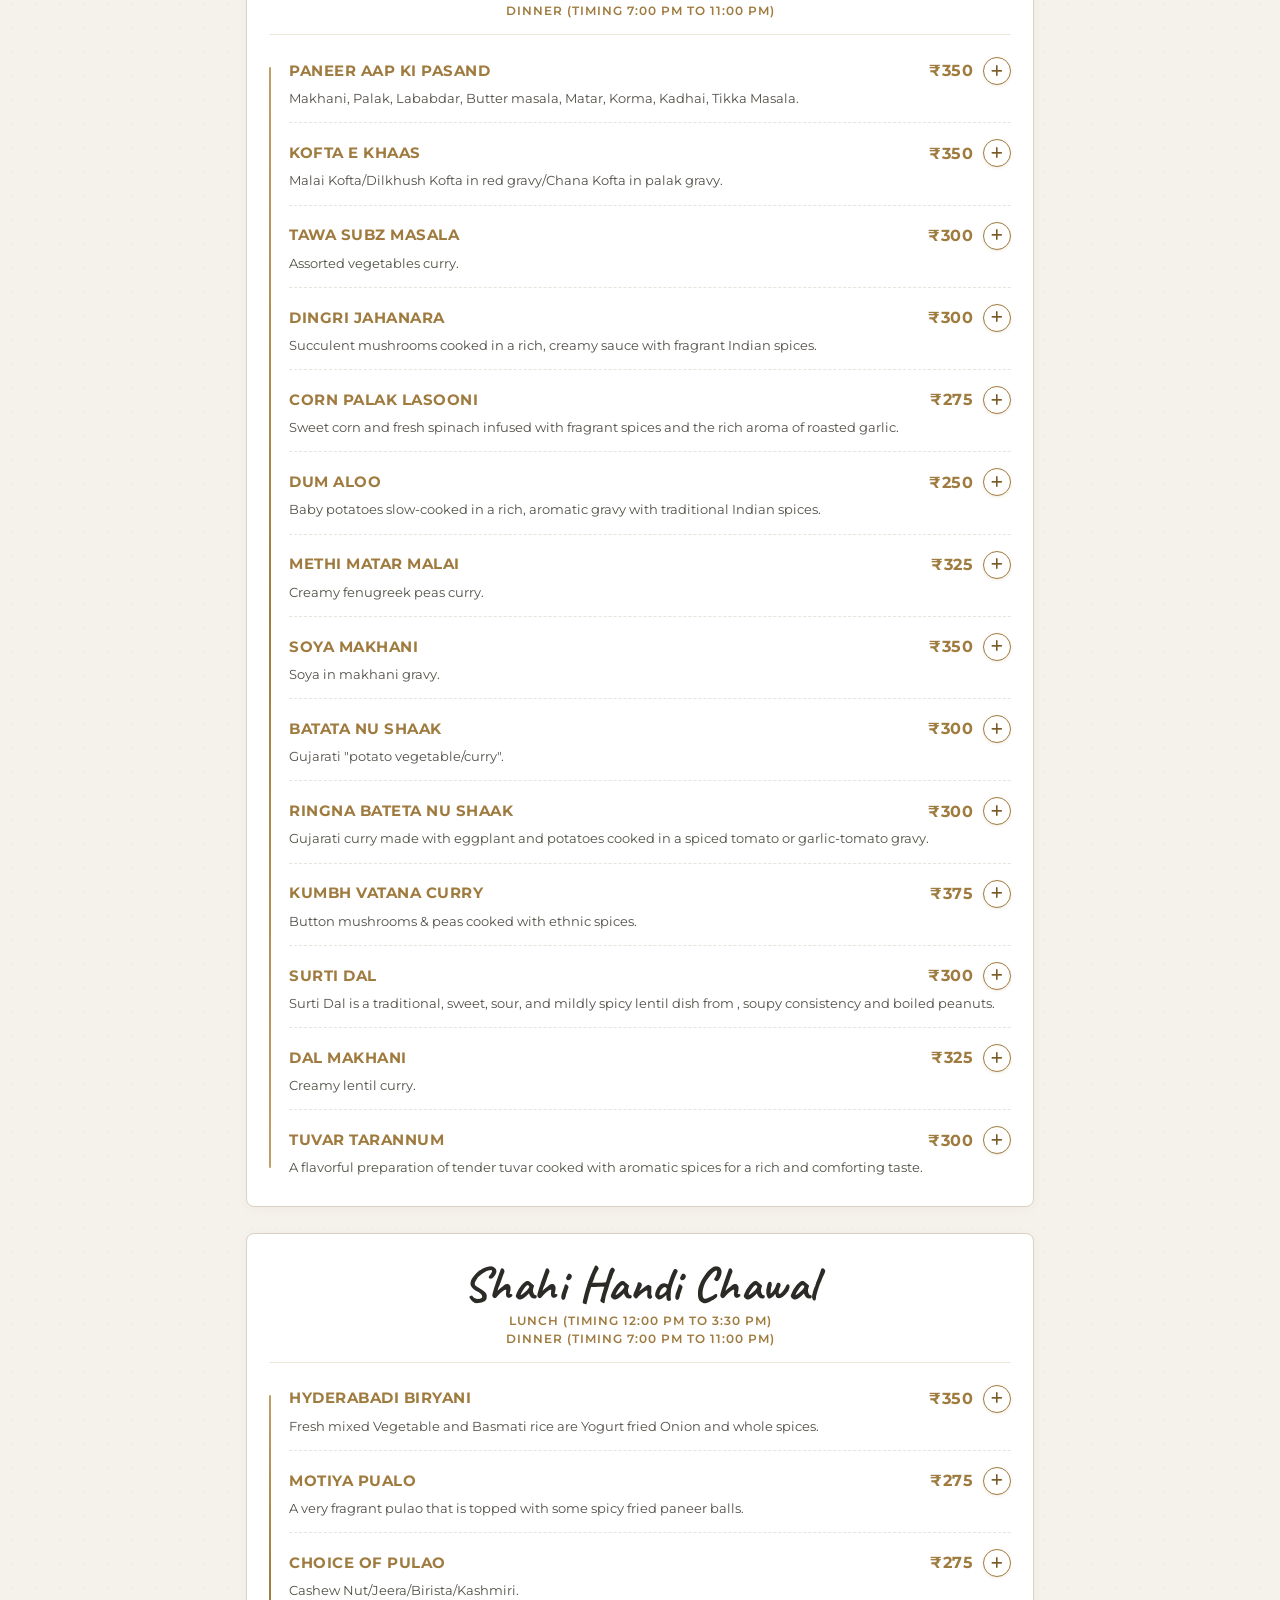
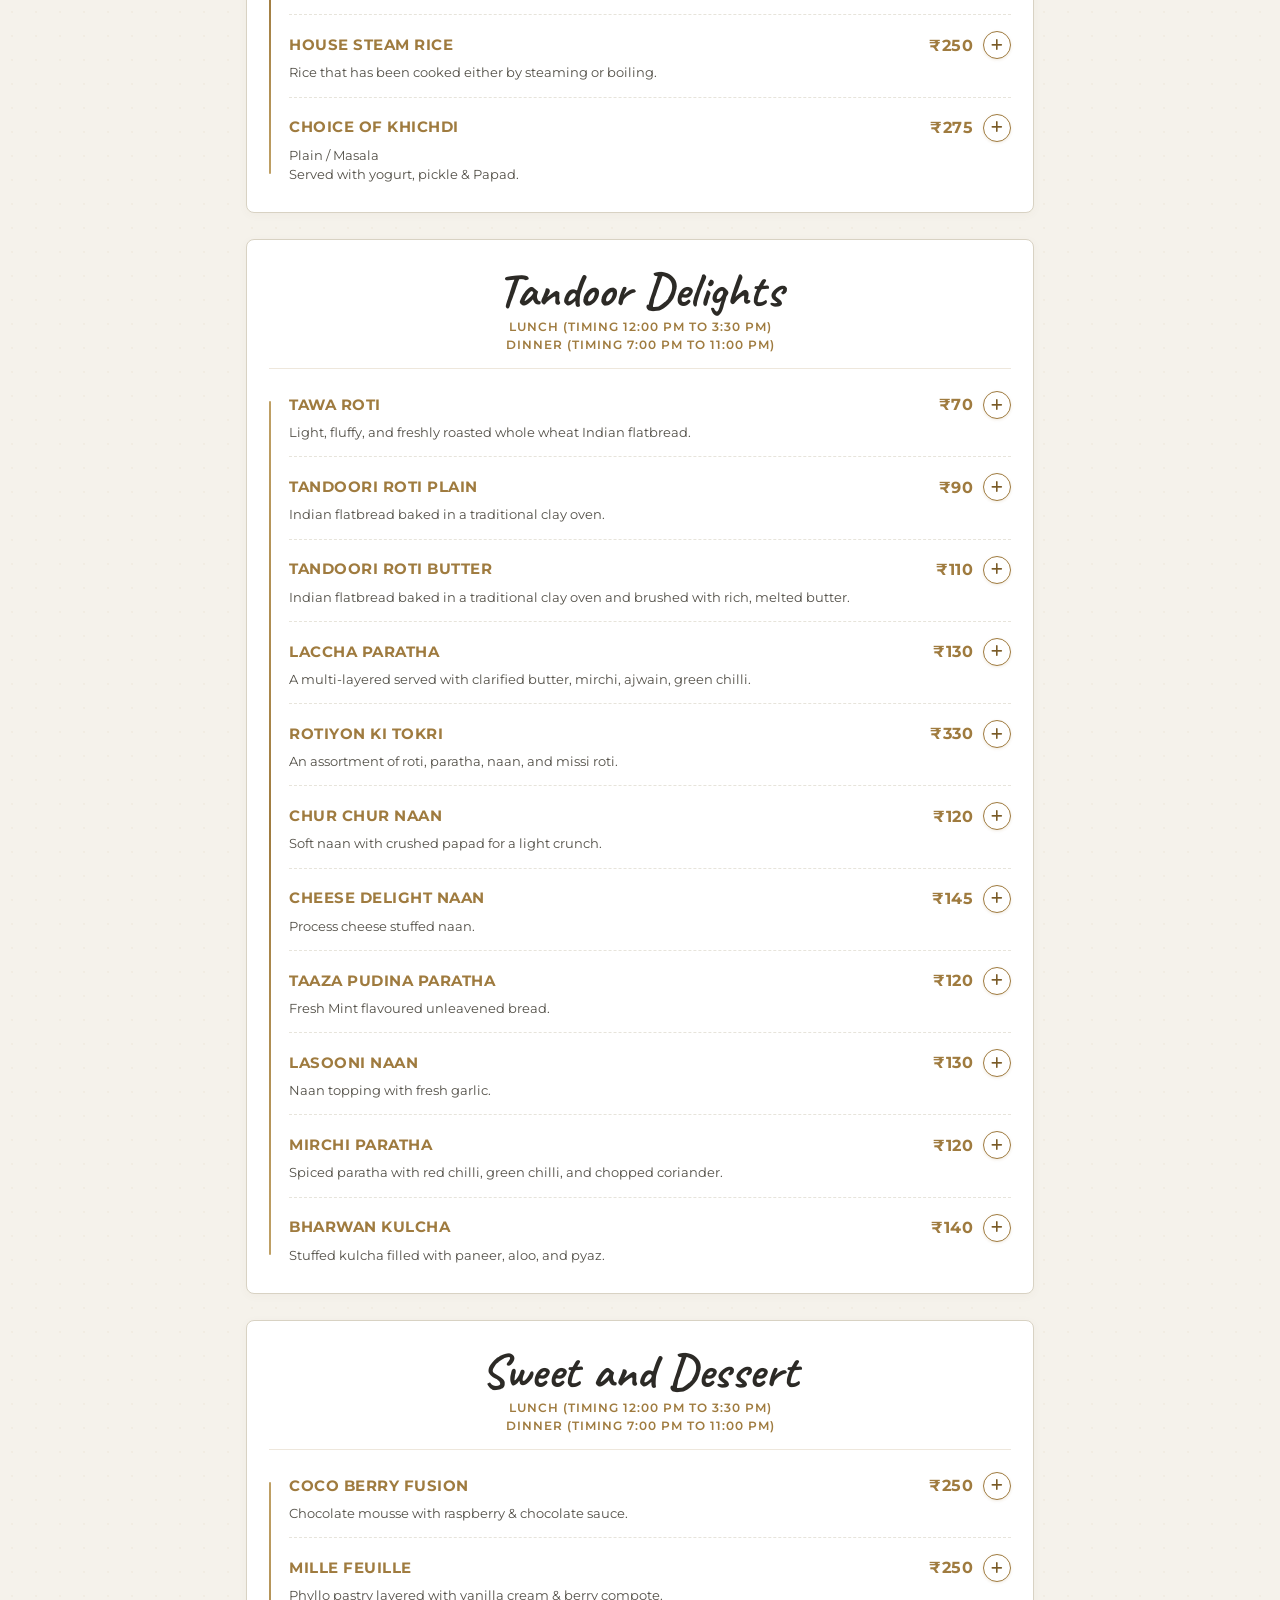
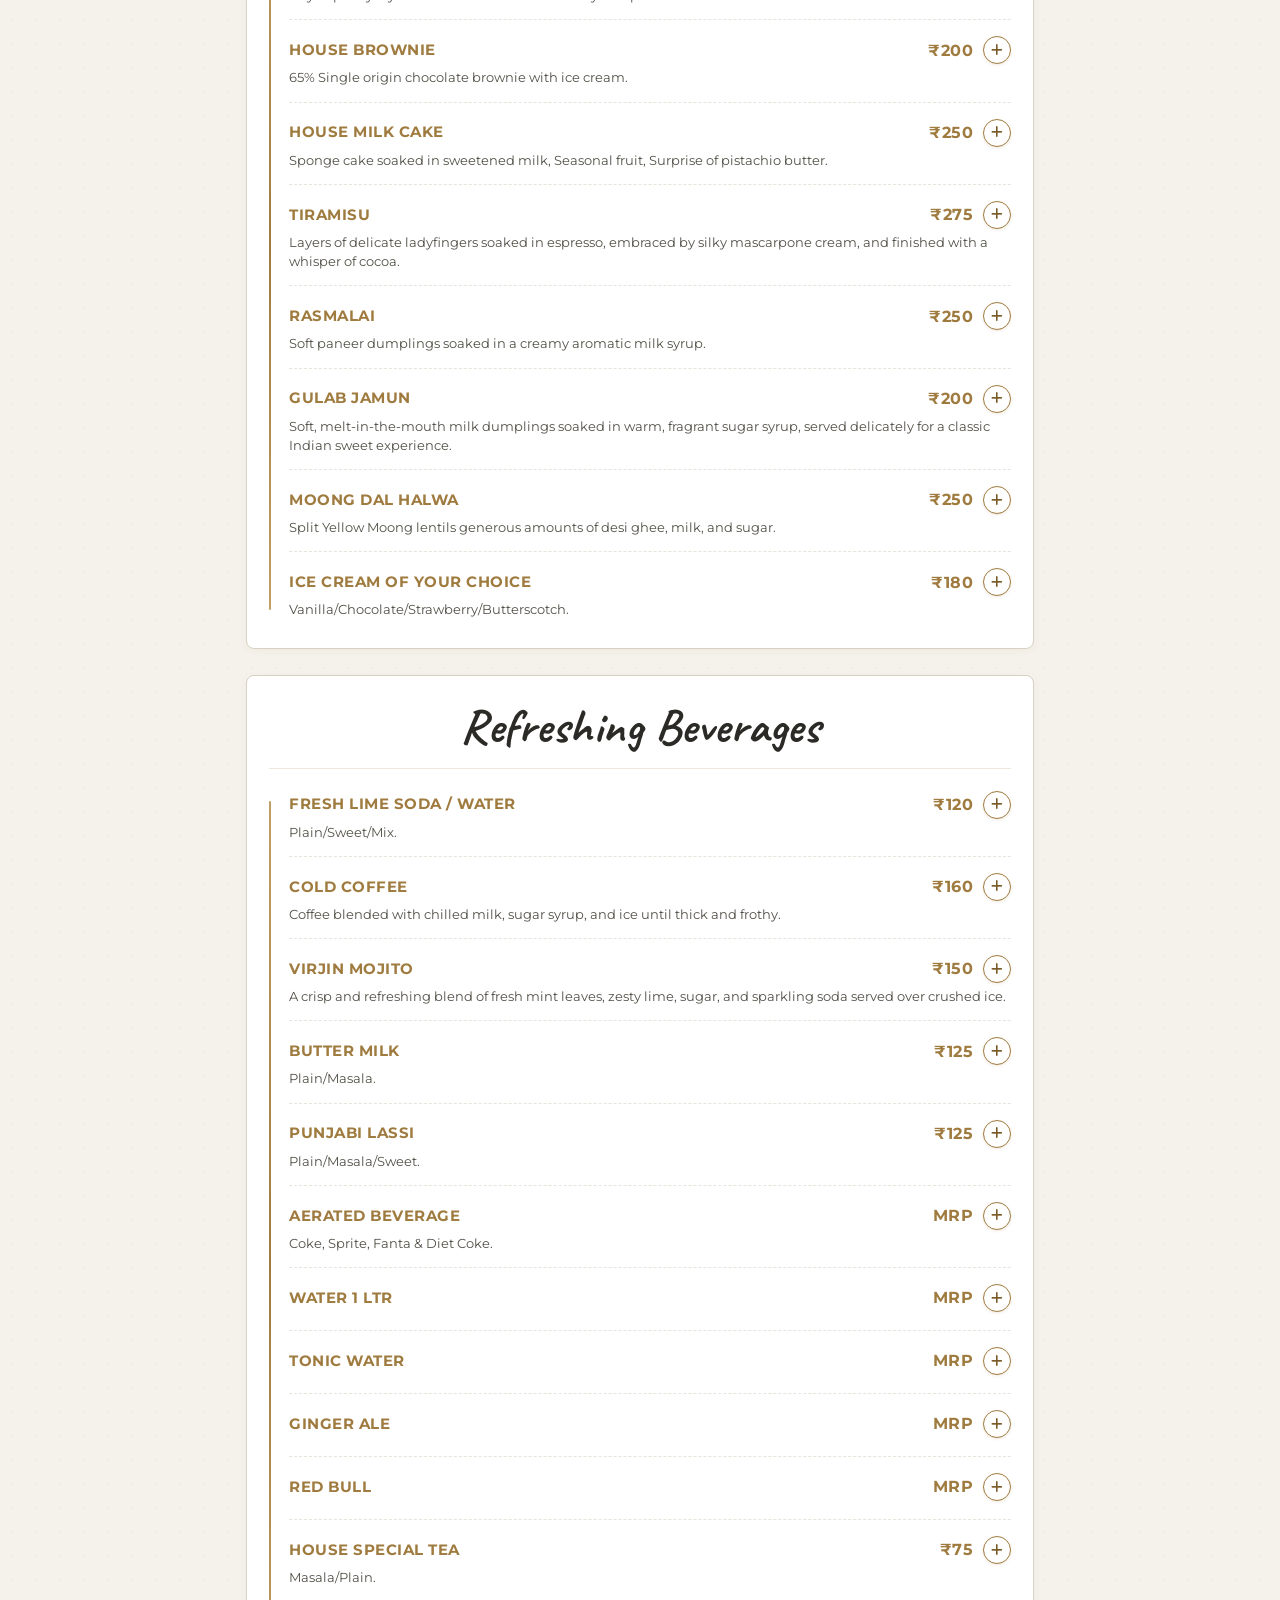
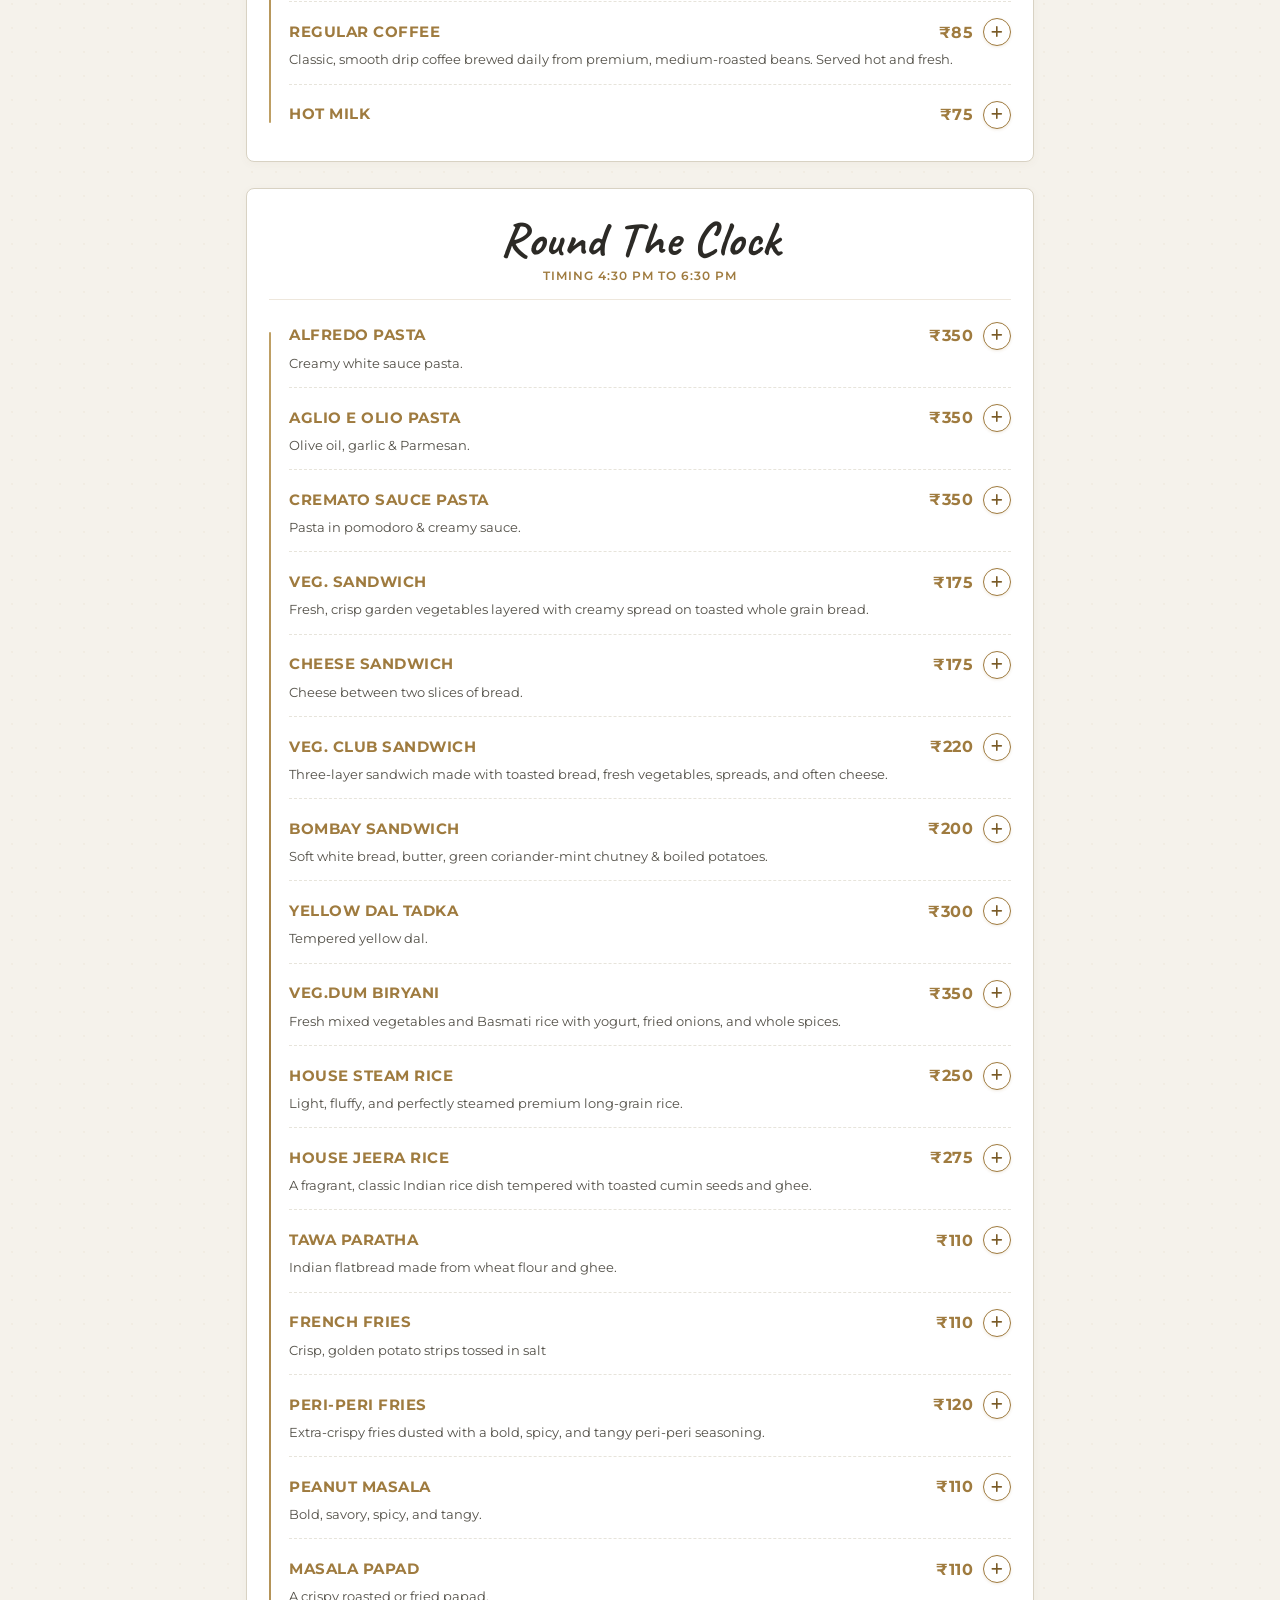
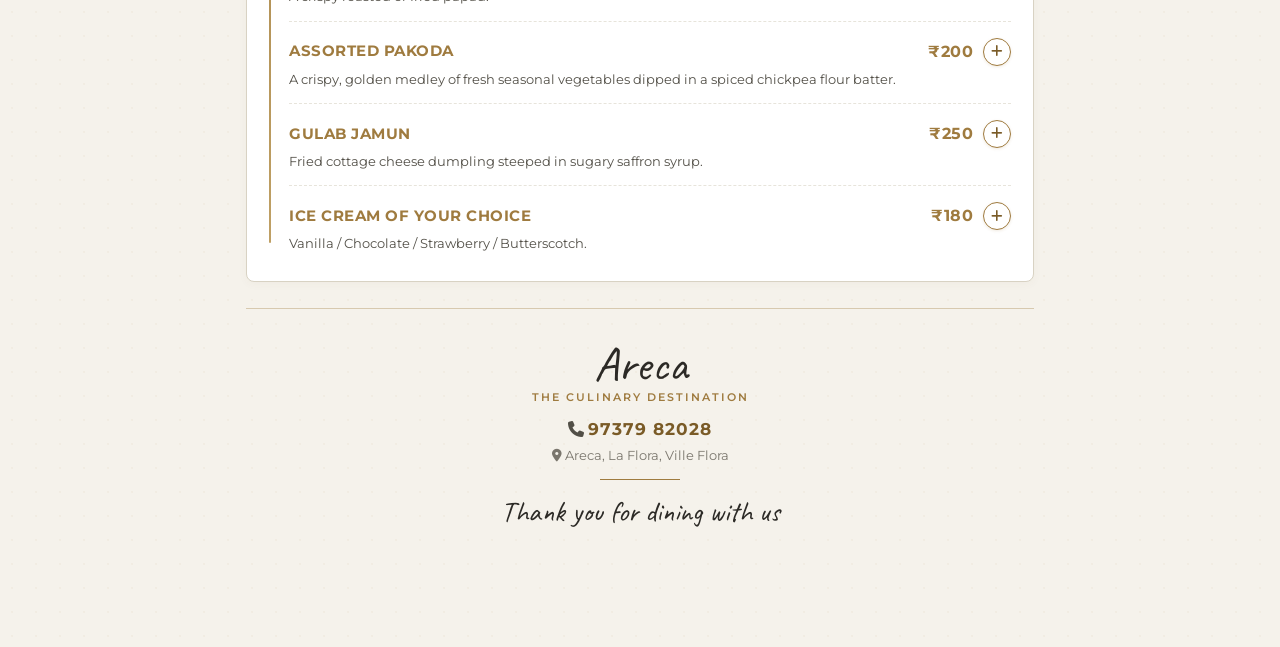
==== commit 6d175180: "Fix mobile browser caching: add Cache-Control headers and version query strings on assets" ====
--- a/index.html
+++ b/index.html
@@ -7,6 +7,11 @@
   <meta name="description" content="Official digital menu of Areca - The Culinary Destination by La-Flora. Authentic Breakfast, Soups, Tandoor, Italian, Oriental, Indian and Beverages.">
   <meta name="theme-color" content="#F5F2EB">
   
+  <!-- Cache Prevention Meta Tags for Mobile Browsers & CDNs -->
+  <meta http-equiv="Cache-Control" content="no-cache, no-store, must-revalidate">
+  <meta http-equiv="Pragma" content="no-cache">
+  <meta http-equiv="Expires" content="0">
+  
   <!-- Google Fonts: Script matching PDF + Elegant Serif & Clean Sans -->
   <link rel="preconnect" href="https://fonts.googleapis.com">
   <link rel="preconnect" href="https://fonts.gstatic.com" crossorigin>
@@ -15,7 +20,8 @@
   <!-- FontAwesome Icons -->
   <link rel="stylesheet" href="https://cdnjs.cloudflare.com/ajax/libs/font-awesome/6.5.1/css/all.min.css" integrity="sha512-DTOQO9RWCH3ppGqcWaEA1BIZOC6xxalwEsw9c2QQeAIftl+Vegovlnee1c9QX4TctnWMn13TZye+giMm8e2LwA==" crossorigin="anonymous" referrerpolicy="no-referrer" />
   
-  <link rel="stylesheet" href="styles.css">
+  <!-- Versioned Stylesheet to bust browser/mobile cache -->
+  <link rel="stylesheet" href="styles.css?v=2.2.0">
 </head>
 <body>
 
@@ -292,8 +298,9 @@
     </div>
   </div>
 
-  <script src="qrcode.min.js"></script>
-  <script src="menu-data.js"></script>
-  <script src="app.js"></script>
+  <!-- Versioned Scripts to bust browser/mobile cache -->
+  <script src="qrcode.min.js?v=2.2.0"></script>
+  <script src="menu-data.js?v=2.2.0"></script>
+  <script src="app.js?v=2.2.0"></script>
 </body>
 </html>
--- a/styles.css
+++ b/styles.css
@@ -129,6 +129,7 @@
   display: flex;
   align-items: center;
   gap: 8px;
+  flex-shrink: 0;
 }
 
 .header-btn {
@@ -145,6 +146,9 @@
   gap: 6px;
   transition: var(--transition);
   font-family: var(--font-sans);
+  white-space: nowrap;
+  flex-shrink: 0;
+  height: 34px;
 }
 
 .header-btn:hover, .header-btn:active {
@@ -1402,12 +1406,47 @@
    RESPONSIVE DESIGN (IPHONE, ANDROID, IPAD, TABLET)
    ========================================================================== */
 @media (max-width: 600px) {
+  .header-inner {
+    padding: 8px 12px 6px;
+    gap: 8px;
+  }
+
   .brand-title {
     font-size: 2rem;
   }
+
   .brand-sub {
-    font-size: 0.58rem;
-    letter-spacing: 1px;
+    font-size: 0.54rem;
+    letter-spacing: 0.8px;
+  }
+
+  .header-actions {
+    gap: 6px;
+  }
+
+  /* Compact luxury icon-buttons on mobile to prevent squishing and multi-line wrapping */
+  .header-btn {
+    width: 36px;
+    height: 36px;
+    padding: 0;
+    justify-content: center;
+    border-radius: 50%;
+  }
+
+  .header-btn span:not(.header-badge) {
+    display: none;
+  }
+
+  .header-btn i {
+    font-size: 0.92rem;
+  }
+
+  .header-badge {
+    top: -3px;
+    right: -3px;
+    min-width: 16px;
+    height: 16px;
+    font-size: 0.62rem;
   }
   .cover-title-script {
     font-size: 3.2rem;
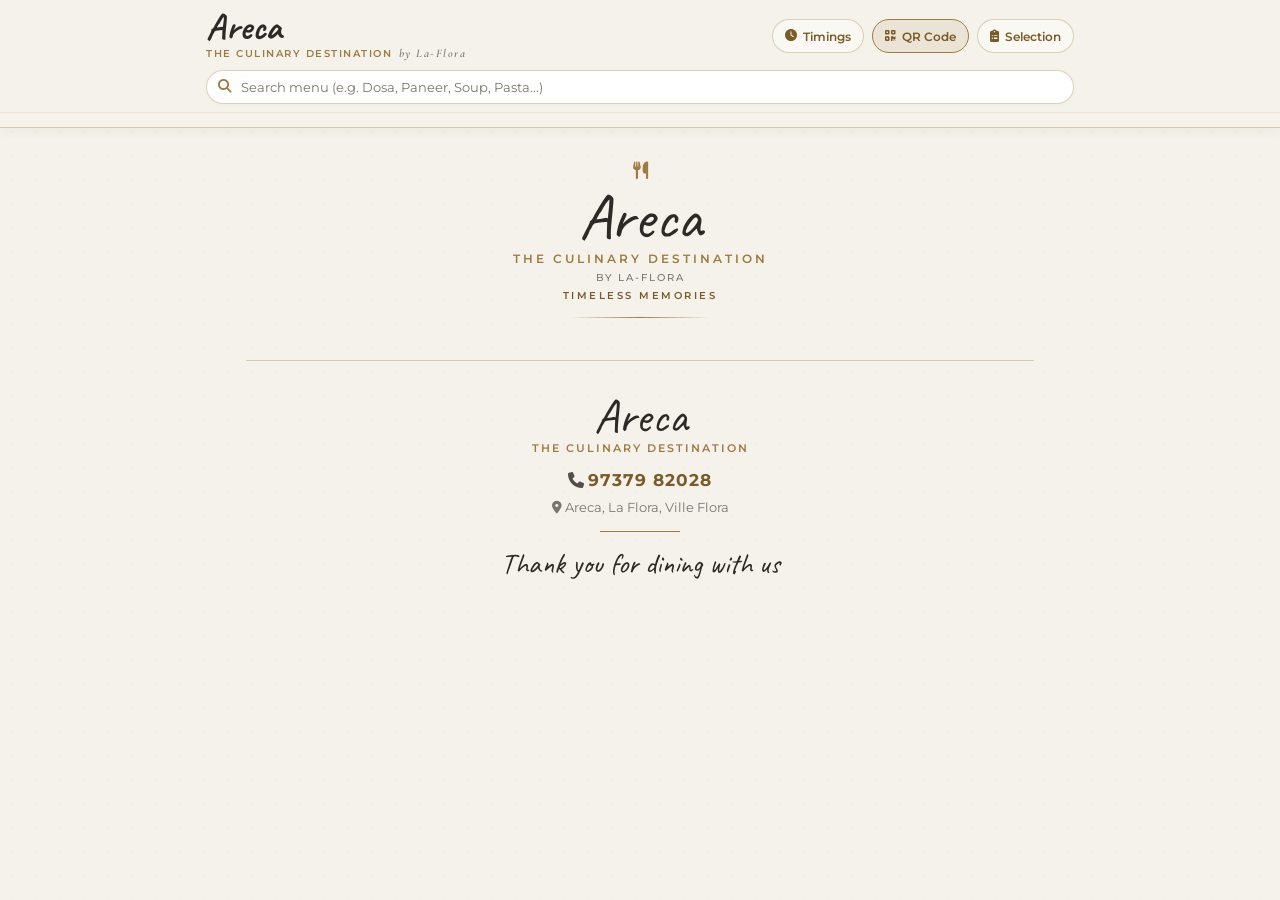
==== commit f39726f3: "Make My Selection persist across browser close and phone restarts using localStorage with 6h dining " ====
--- a/index.html
+++ b/index.html
@@ -301,6 +301,6 @@
   <!-- Versioned Scripts to bust browser/mobile cache -->
   <script src="qrcode.min.js?v=2.2.0"></script>
   <script src="menu-data.js?v=2.2.0"></script>
-  <script src="app.js?v=2.2.0"></script>
+  <script src="app.js?v=2.2.1"></script>
 </body>
 </html>
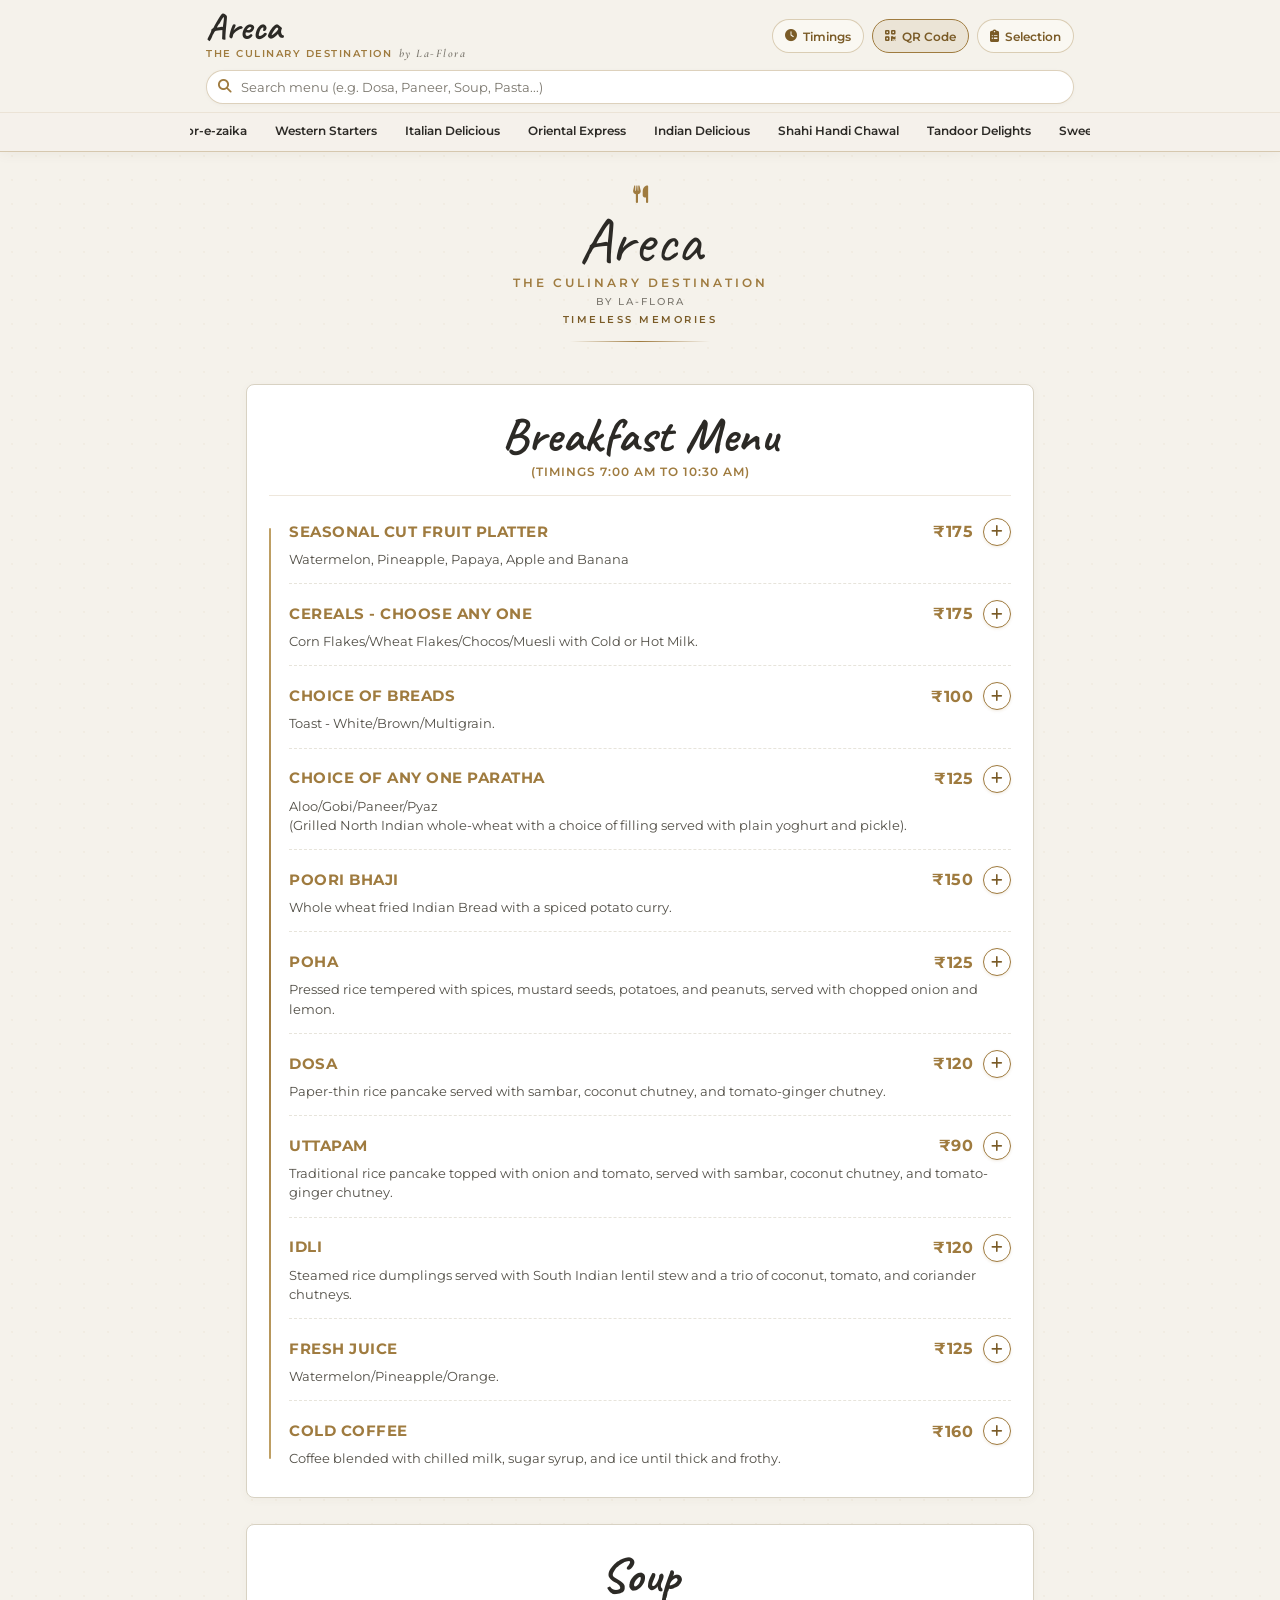
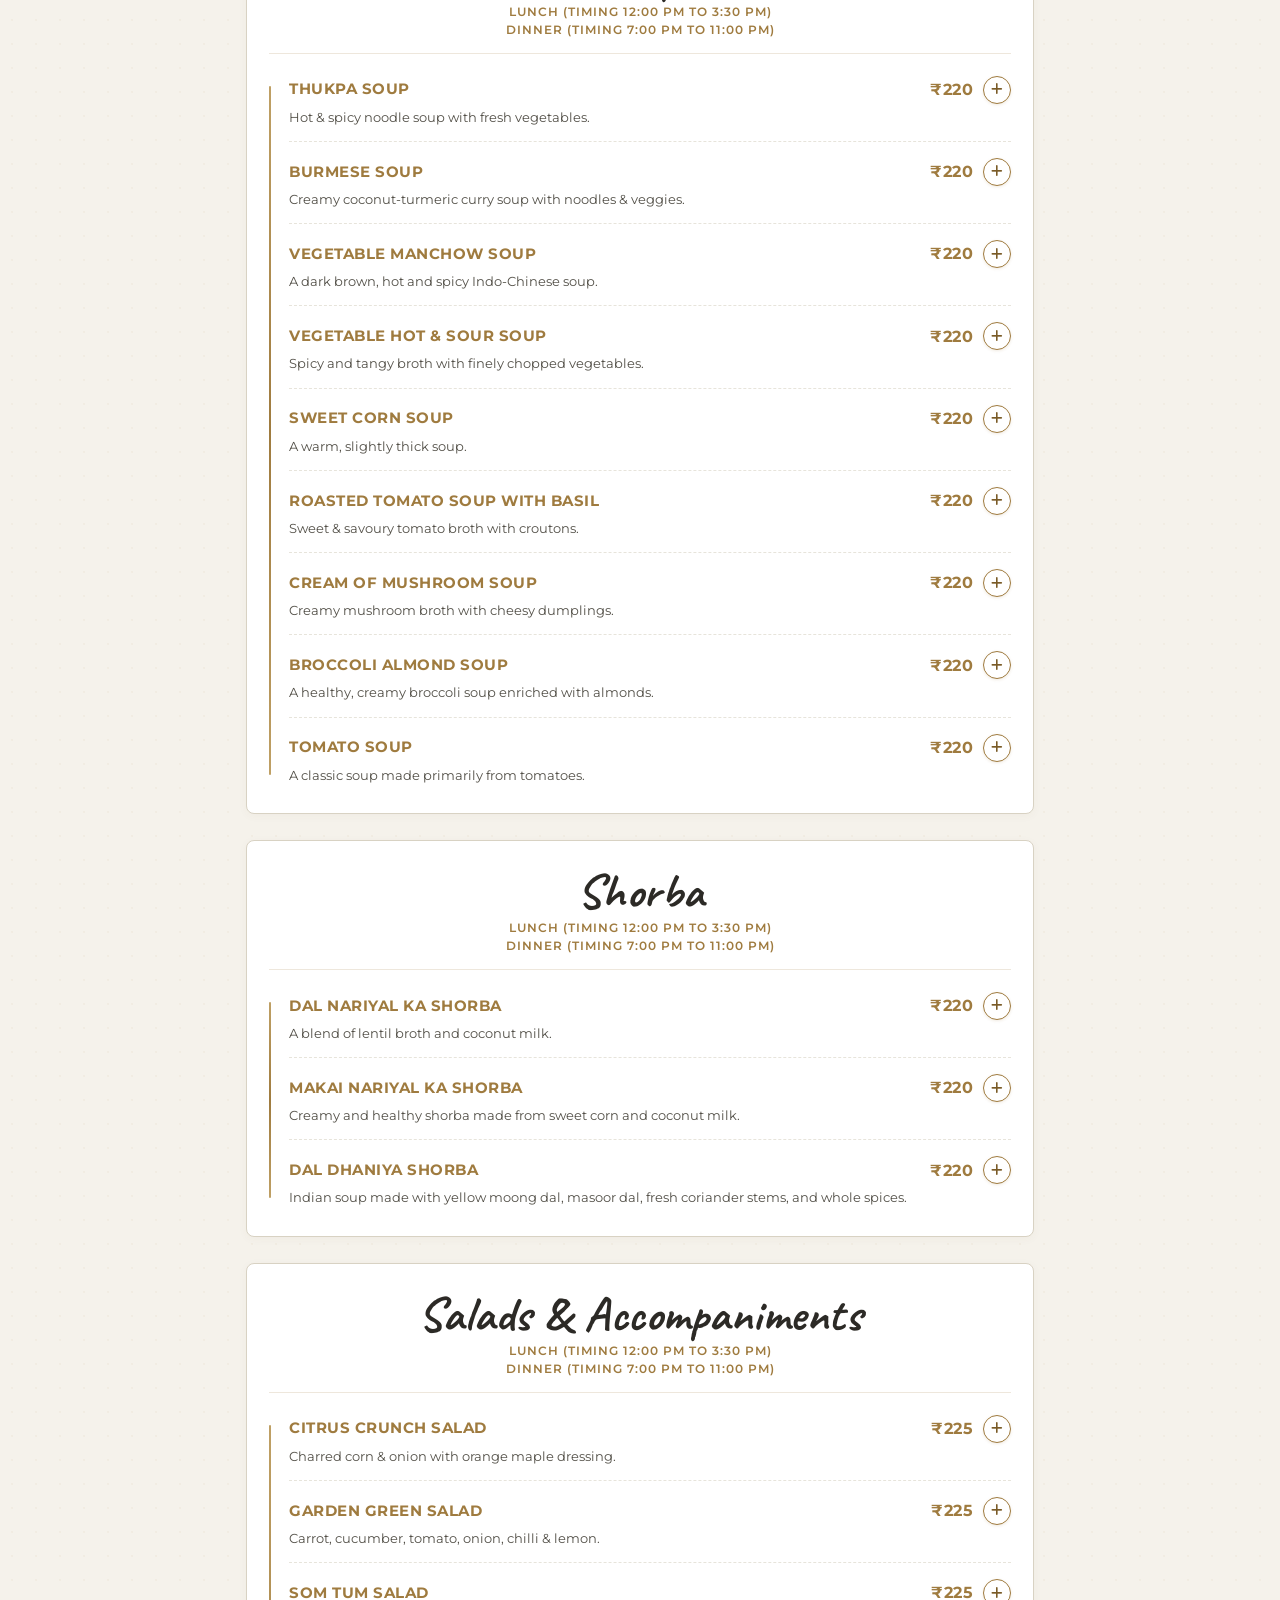
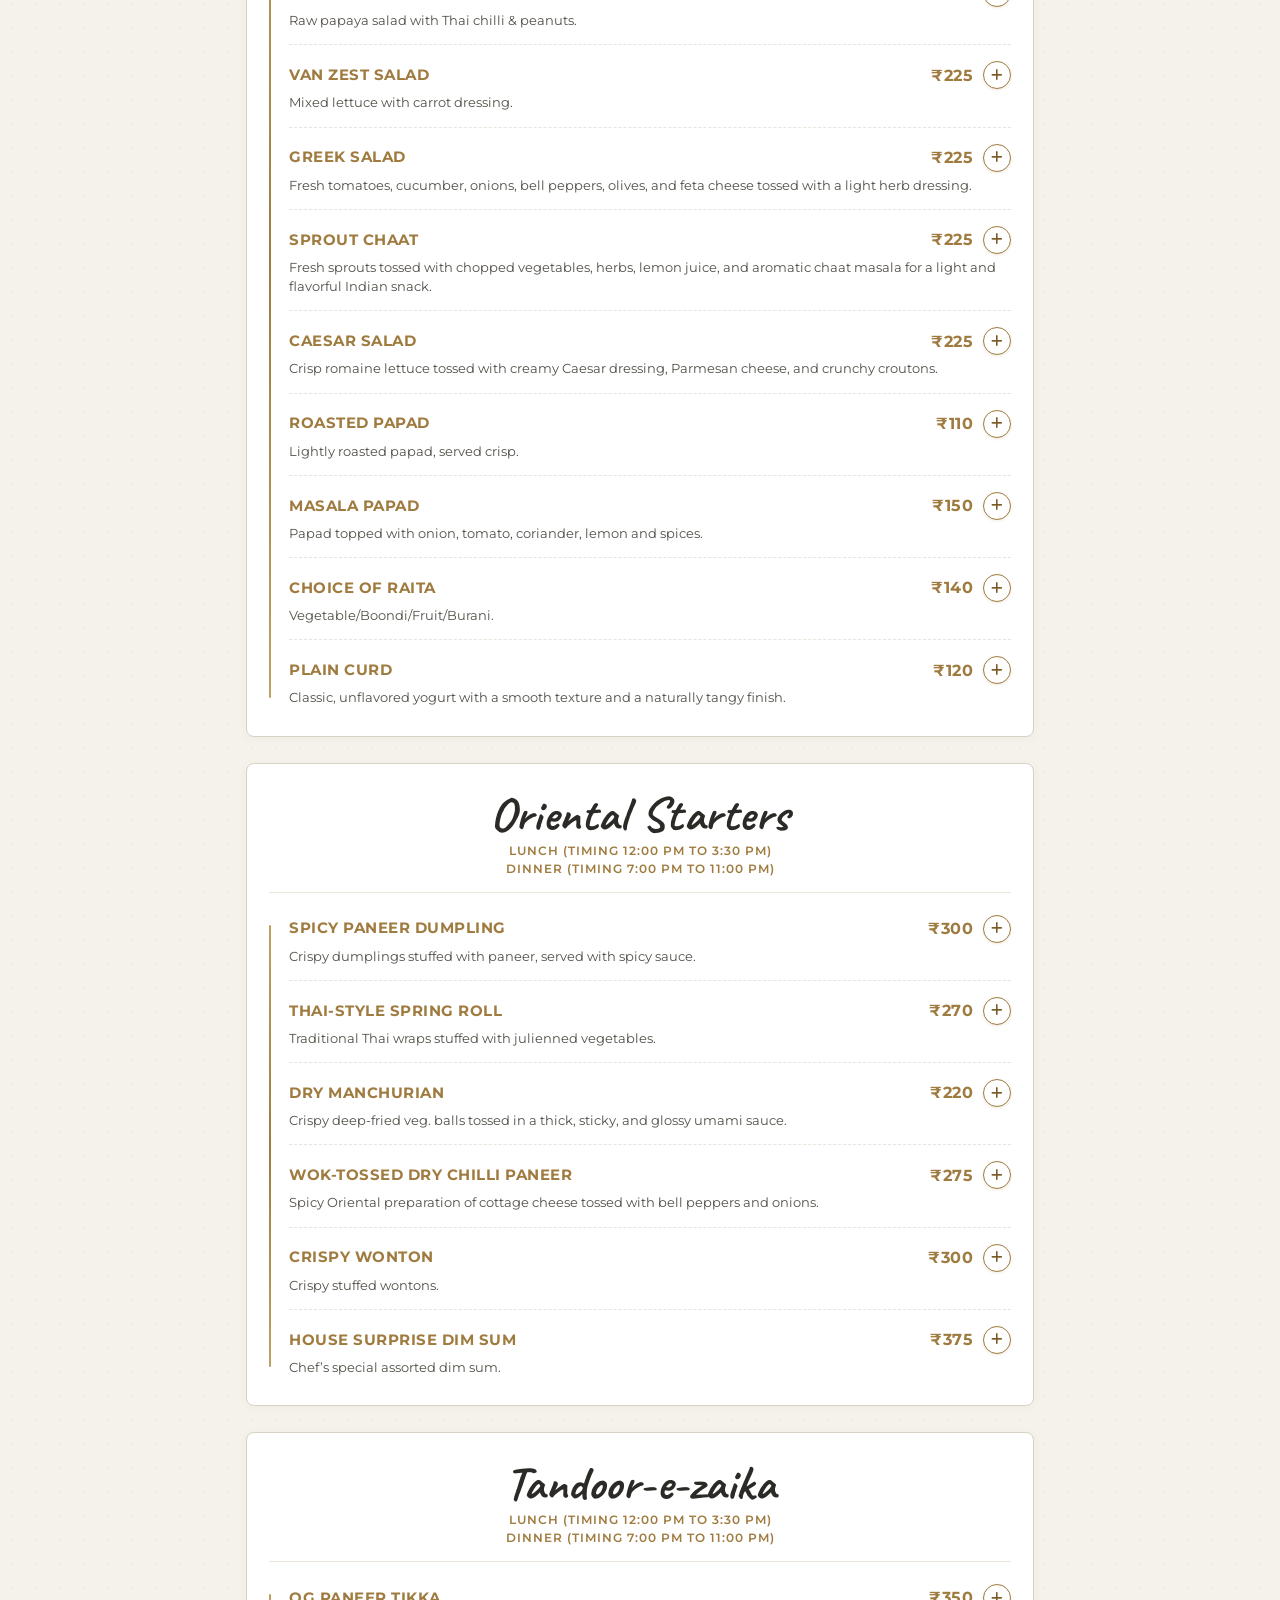
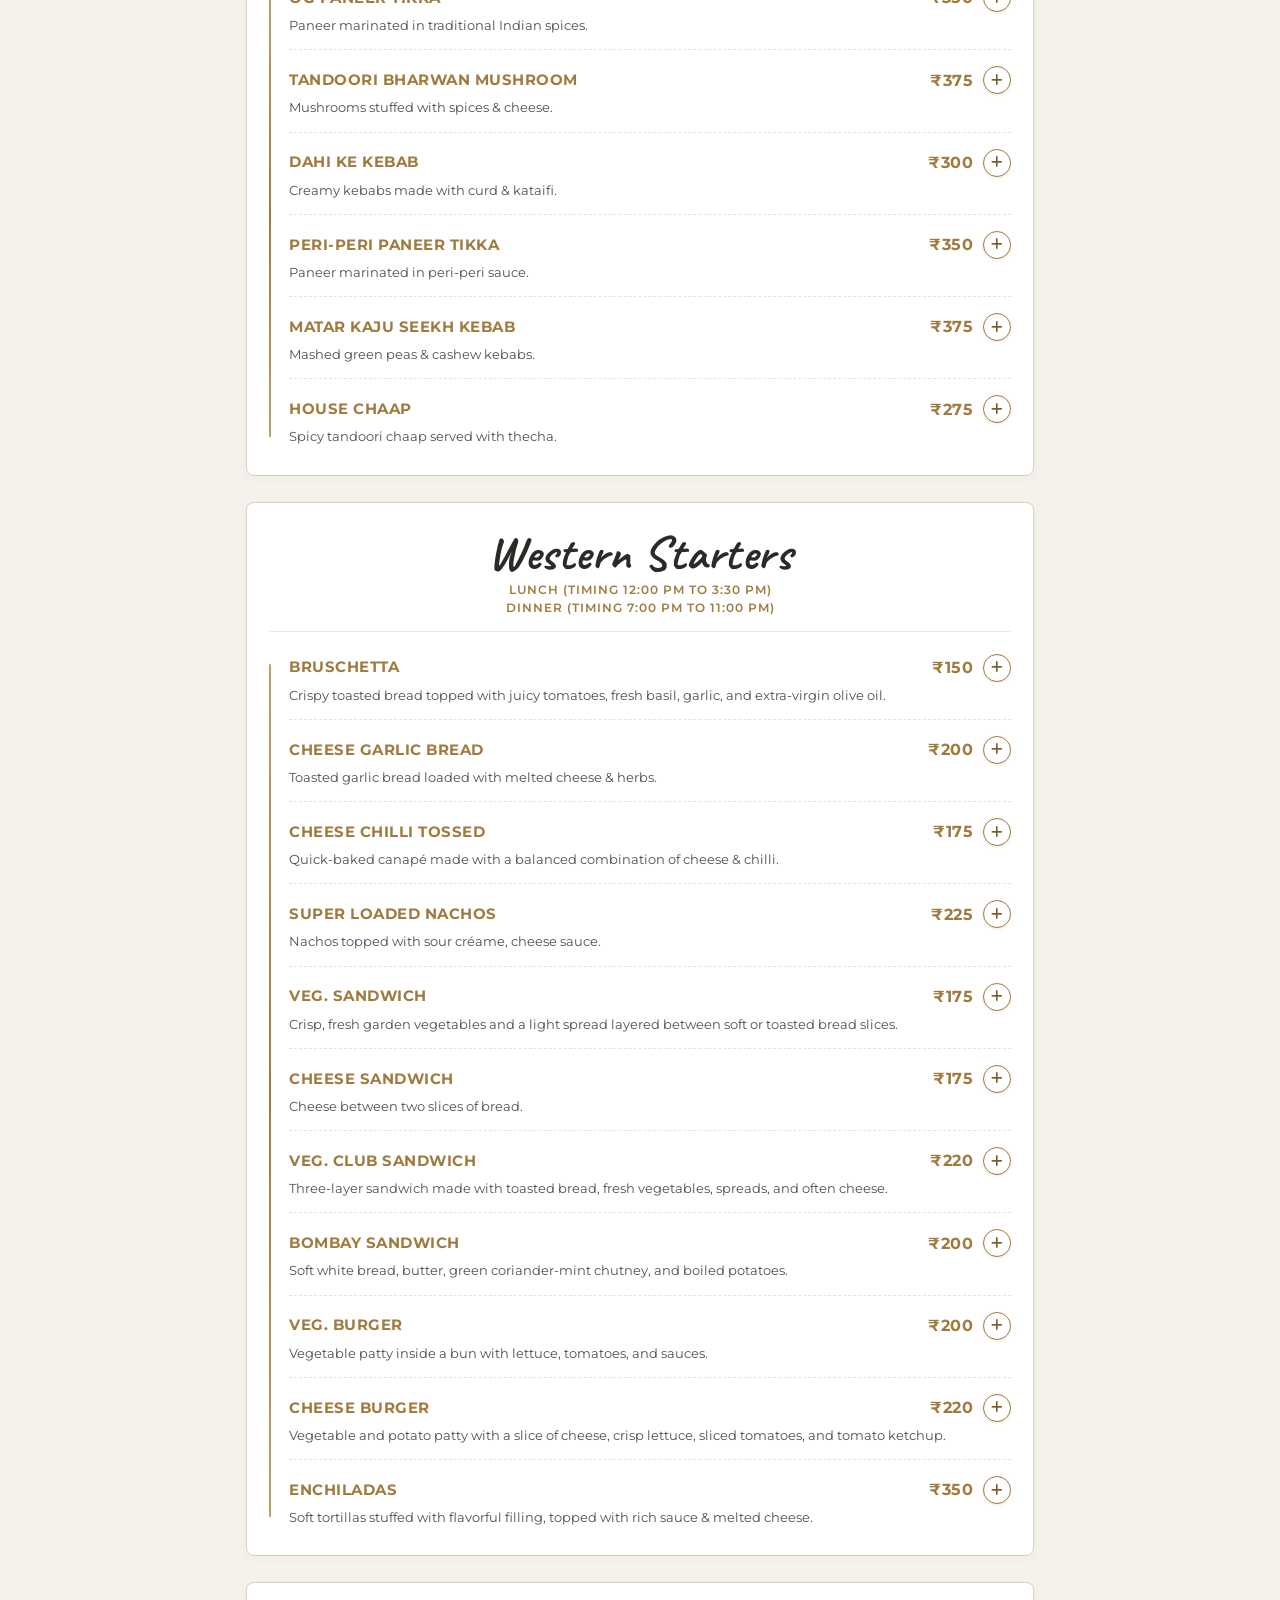
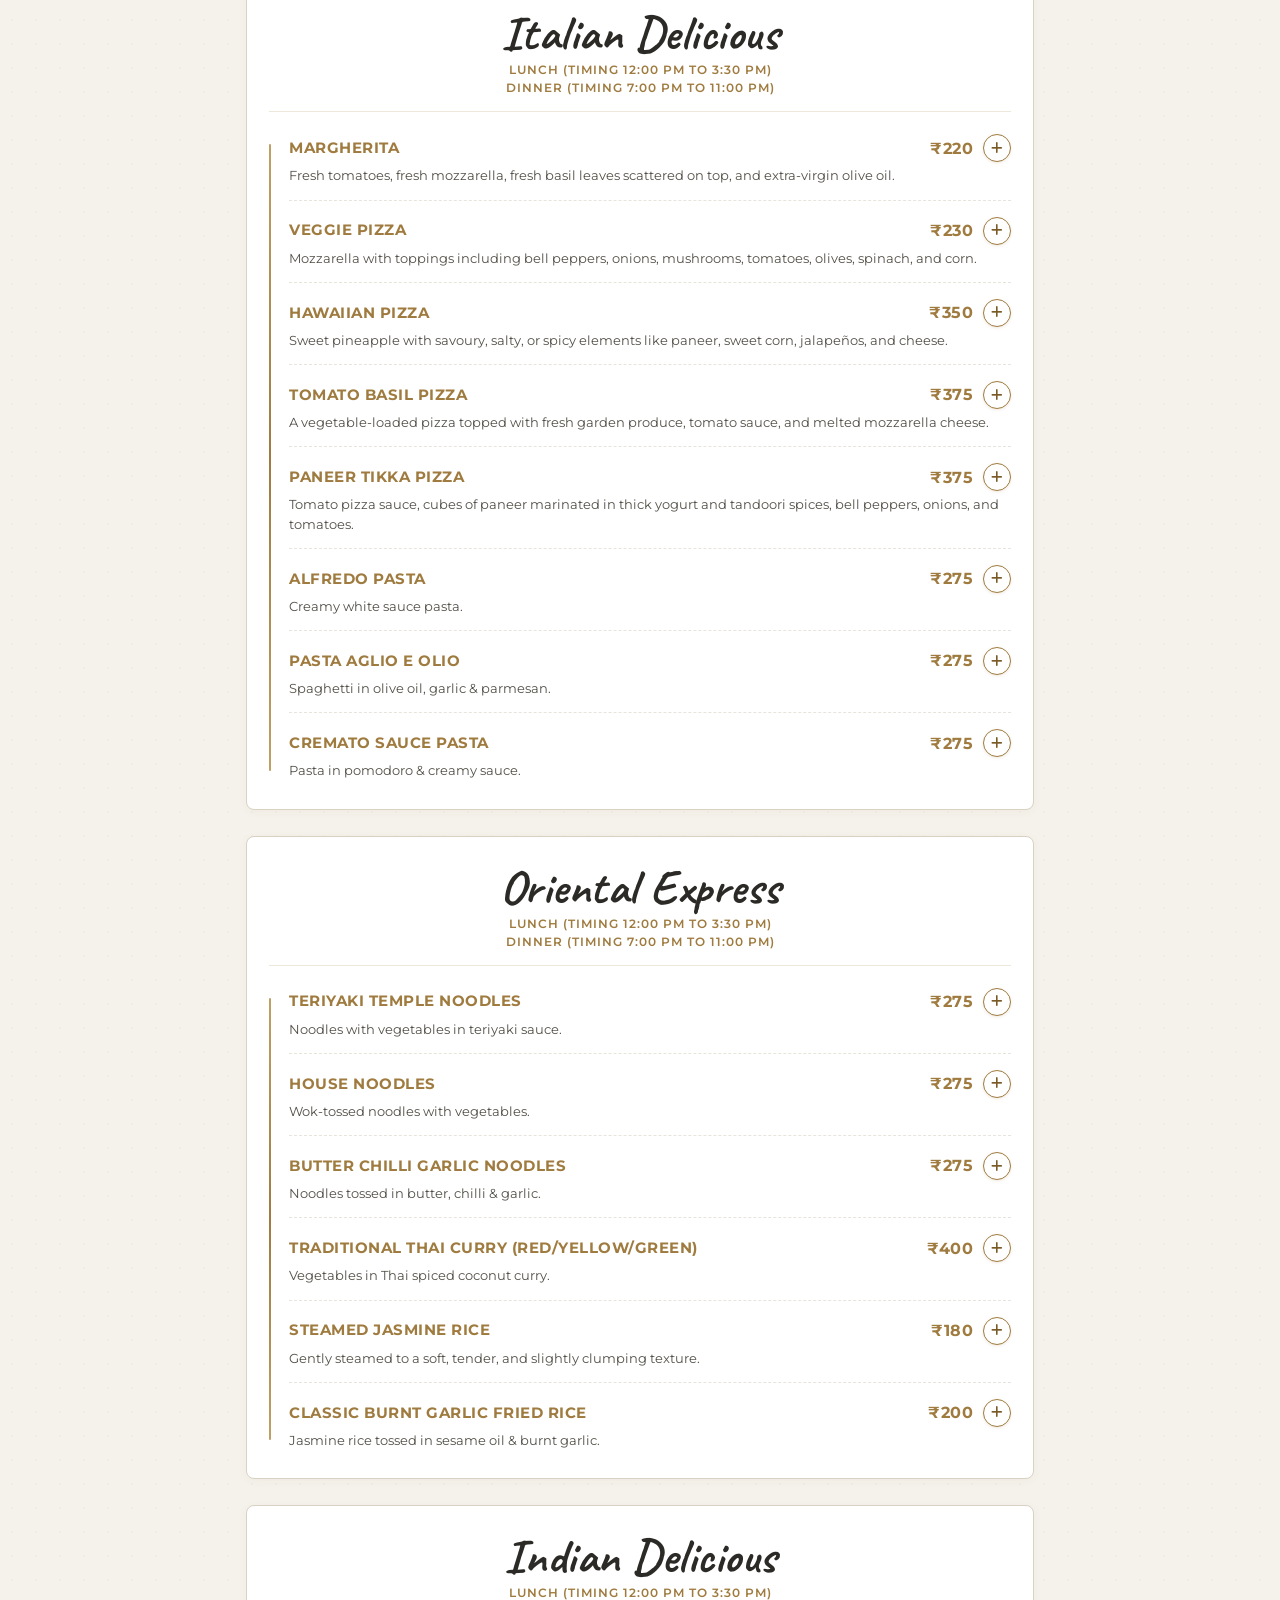
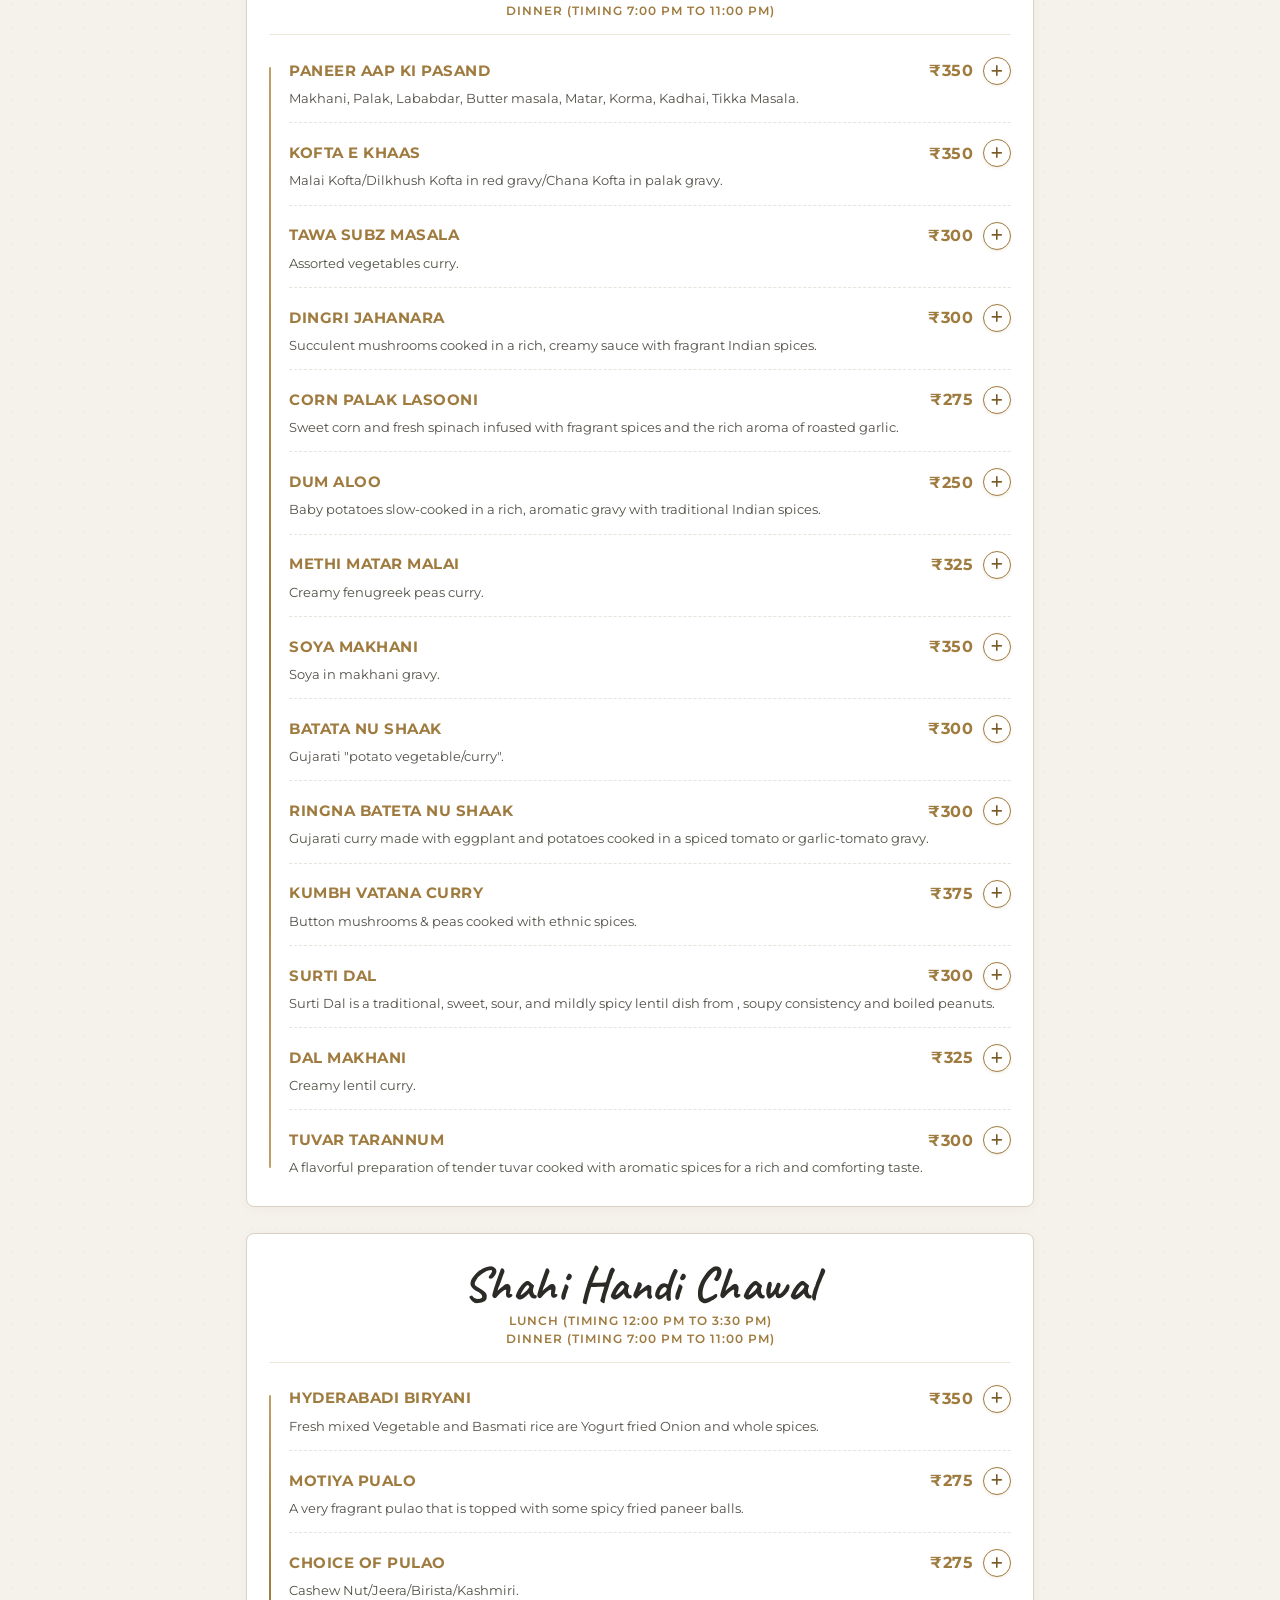
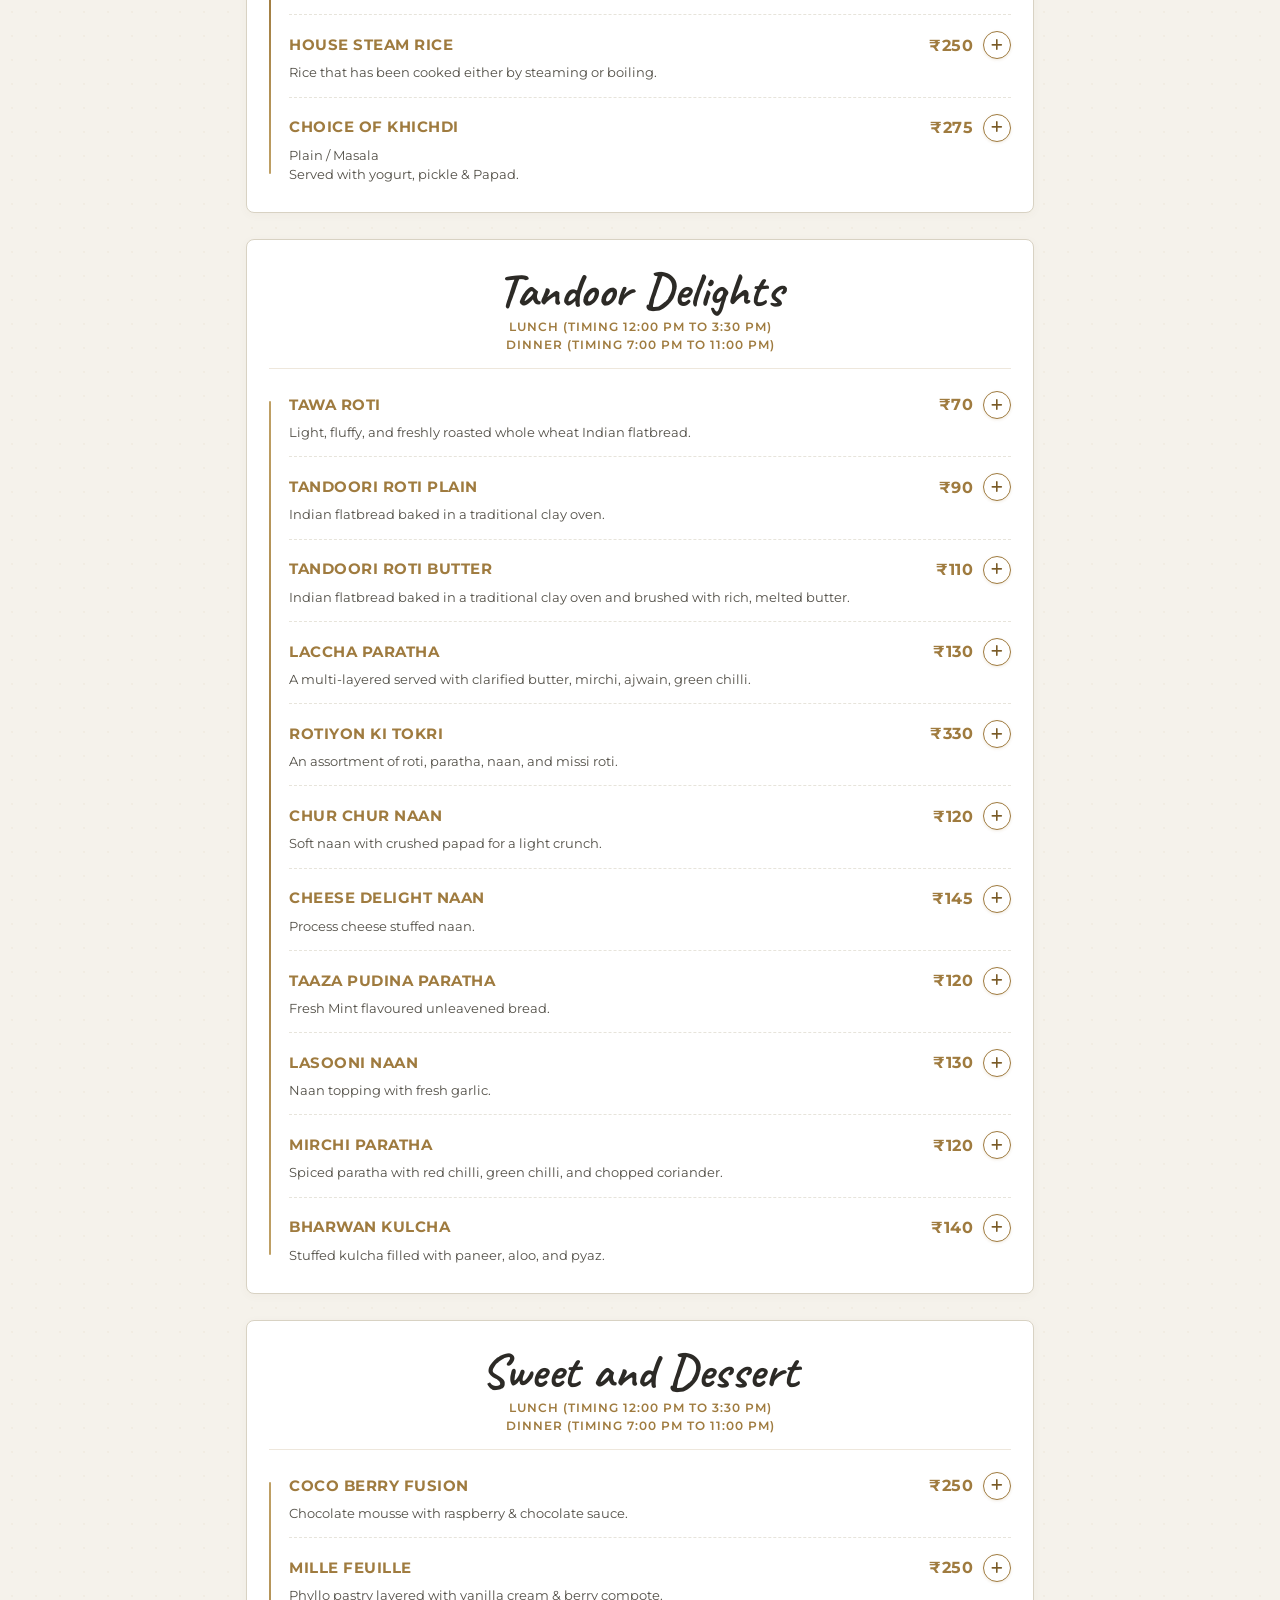
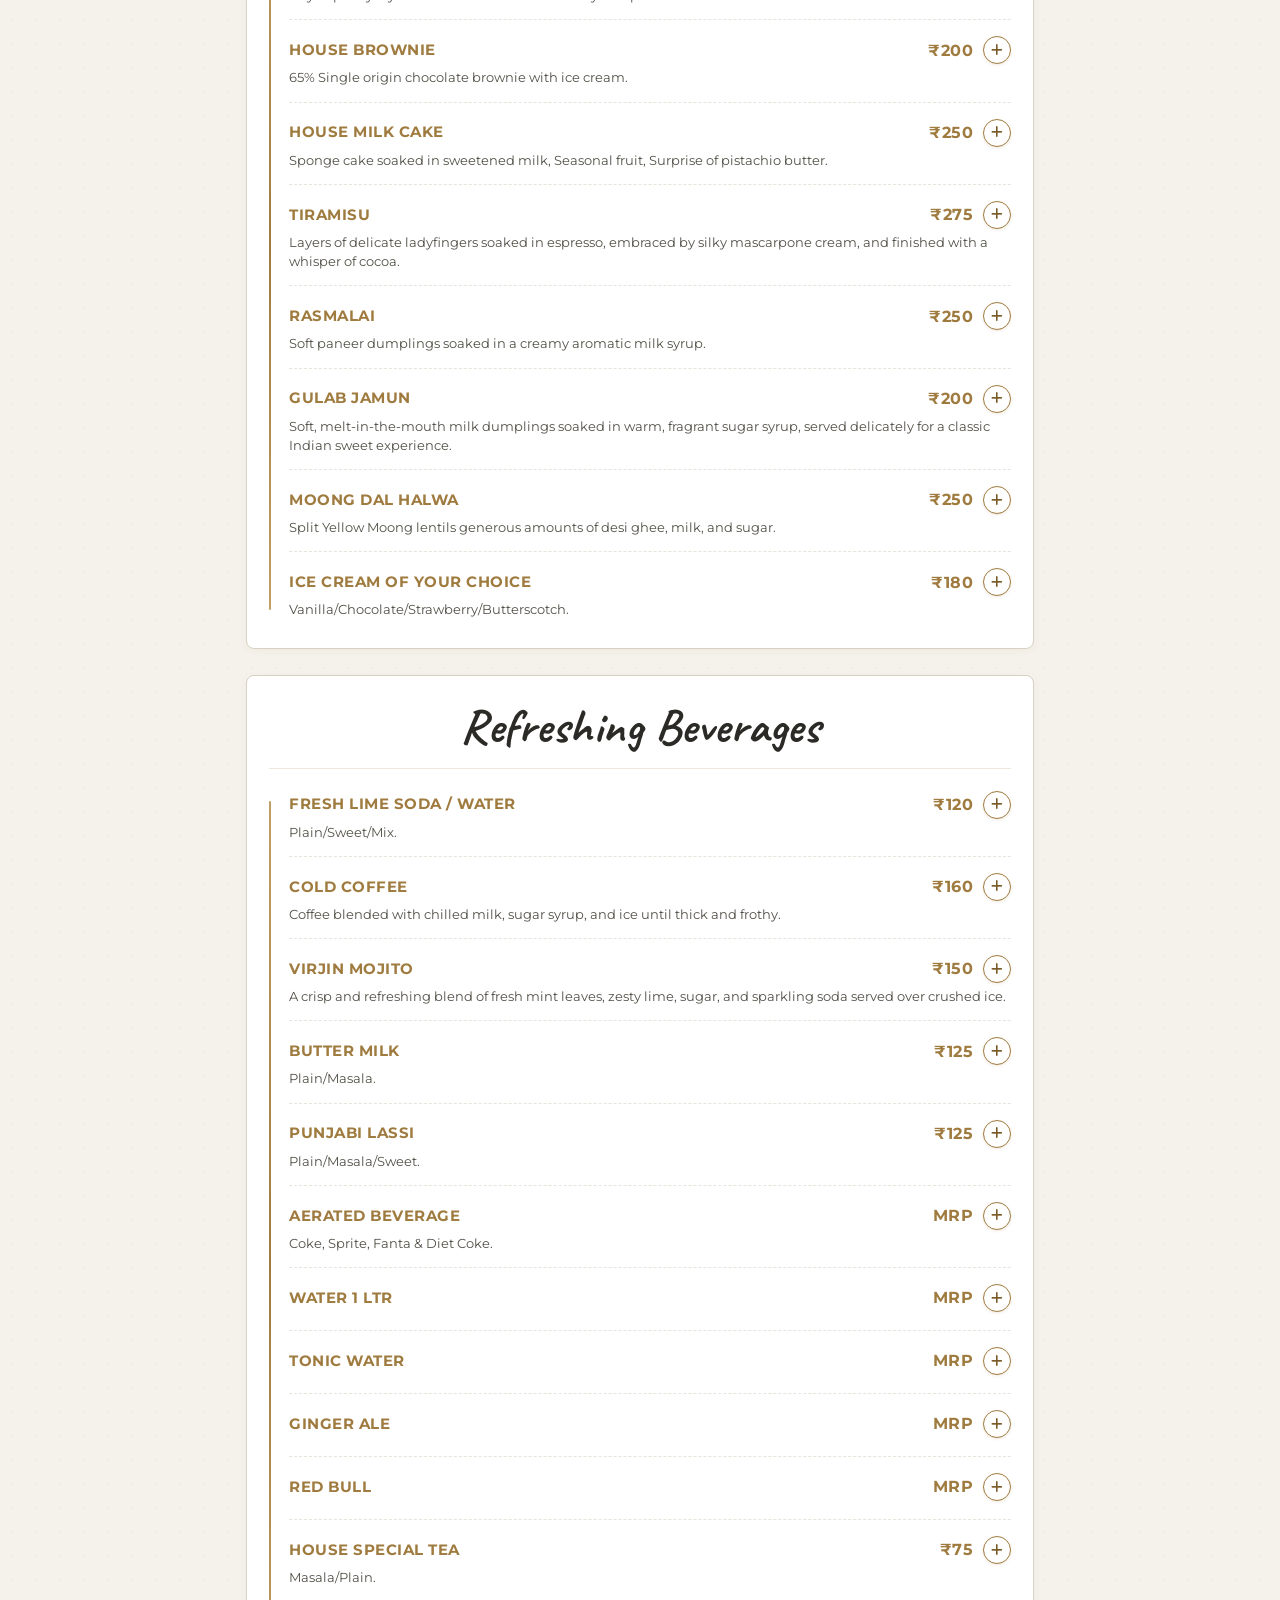
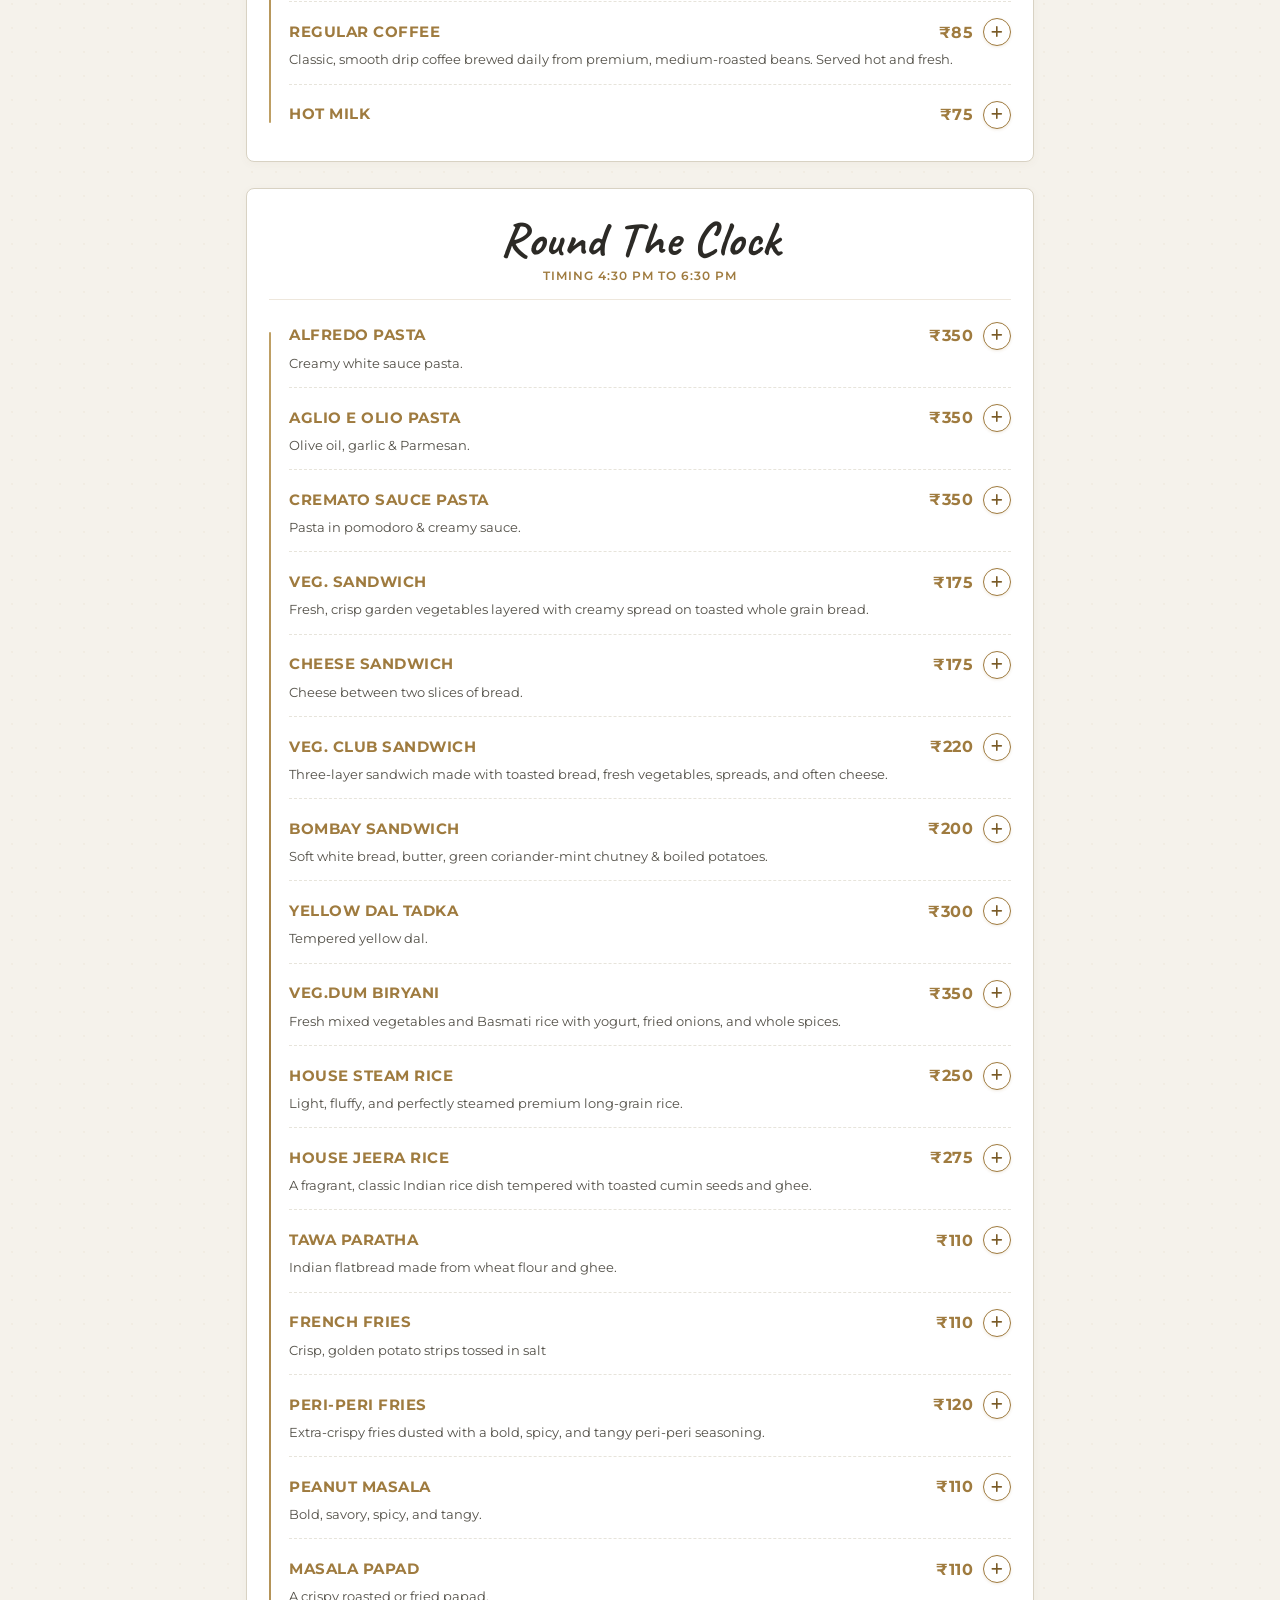
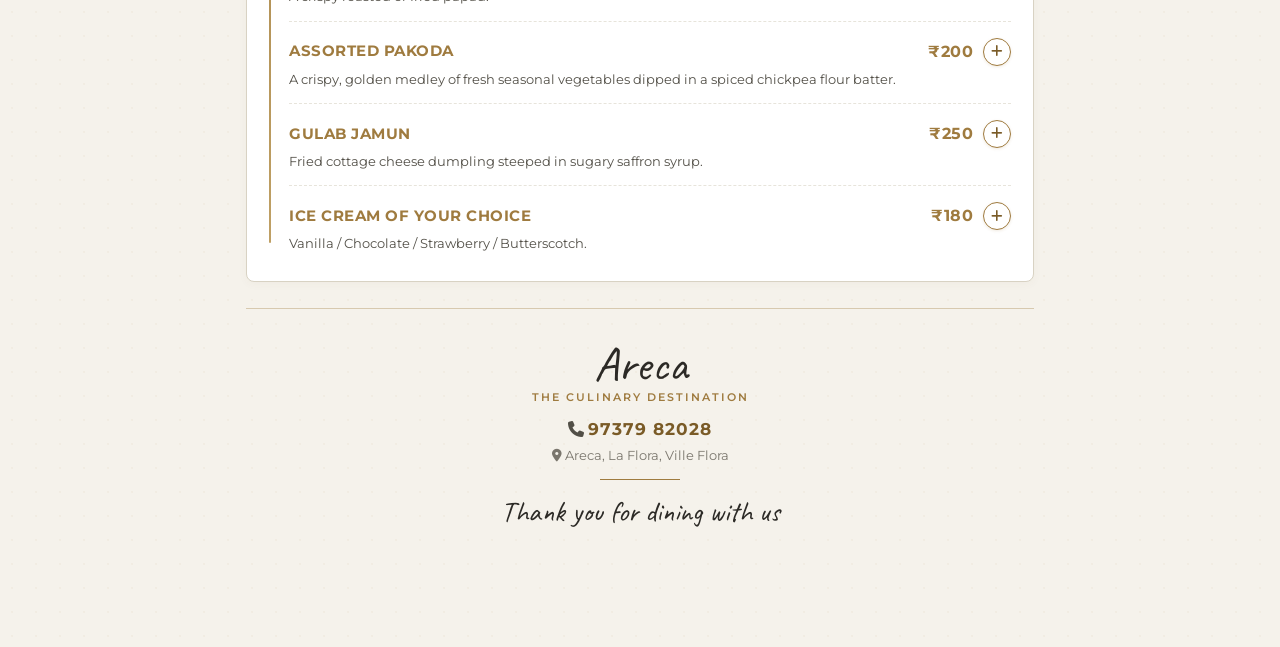
==== commit 0efeed79: "Fix duplicate variable syntax error in app.js and bump version to 2.2.2" ====
--- a/index.html
+++ b/index.html
@@ -301,6 +301,6 @@
   <!-- Versioned Scripts to bust browser/mobile cache -->
   <script src="qrcode.min.js?v=2.2.0"></script>
   <script src="menu-data.js?v=2.2.0"></script>
-  <script src="app.js?v=2.2.1"></script>
+  <script src="app.js?v=2.2.2"></script>
 </body>
 </html>
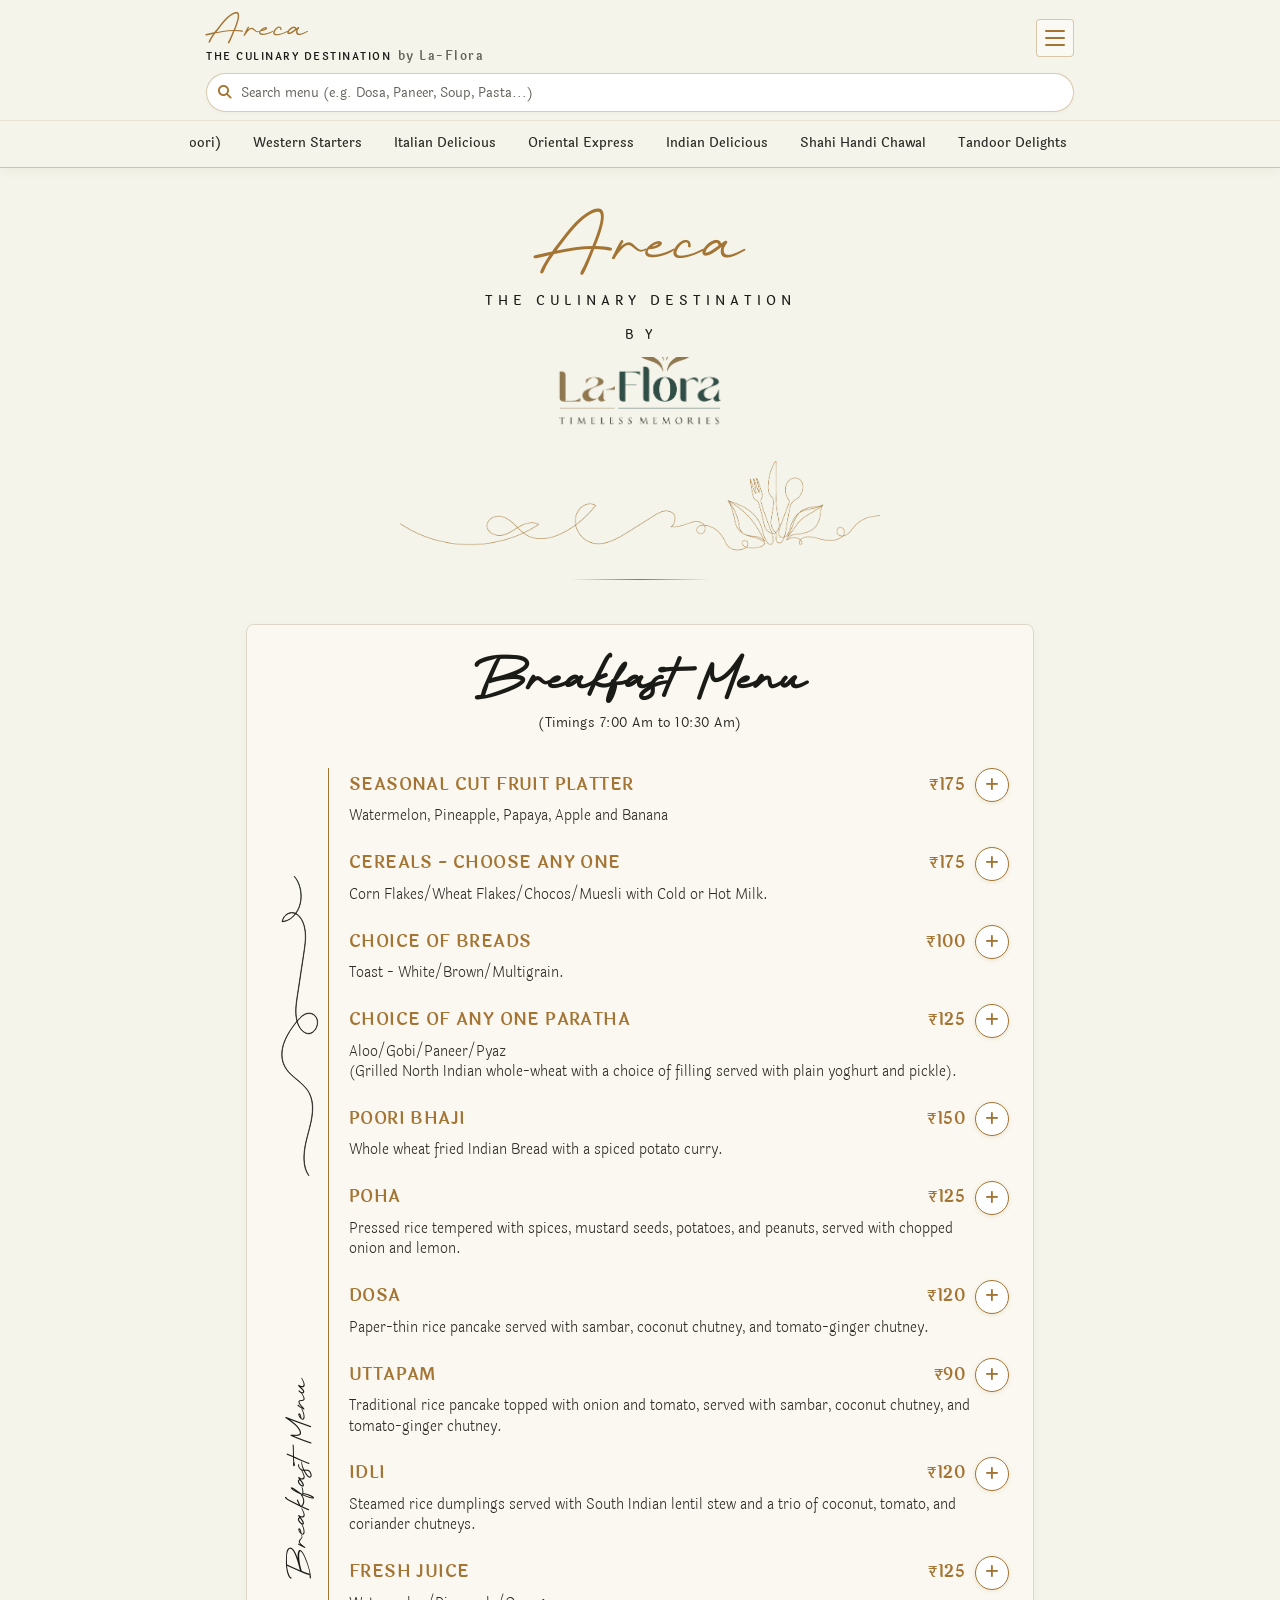
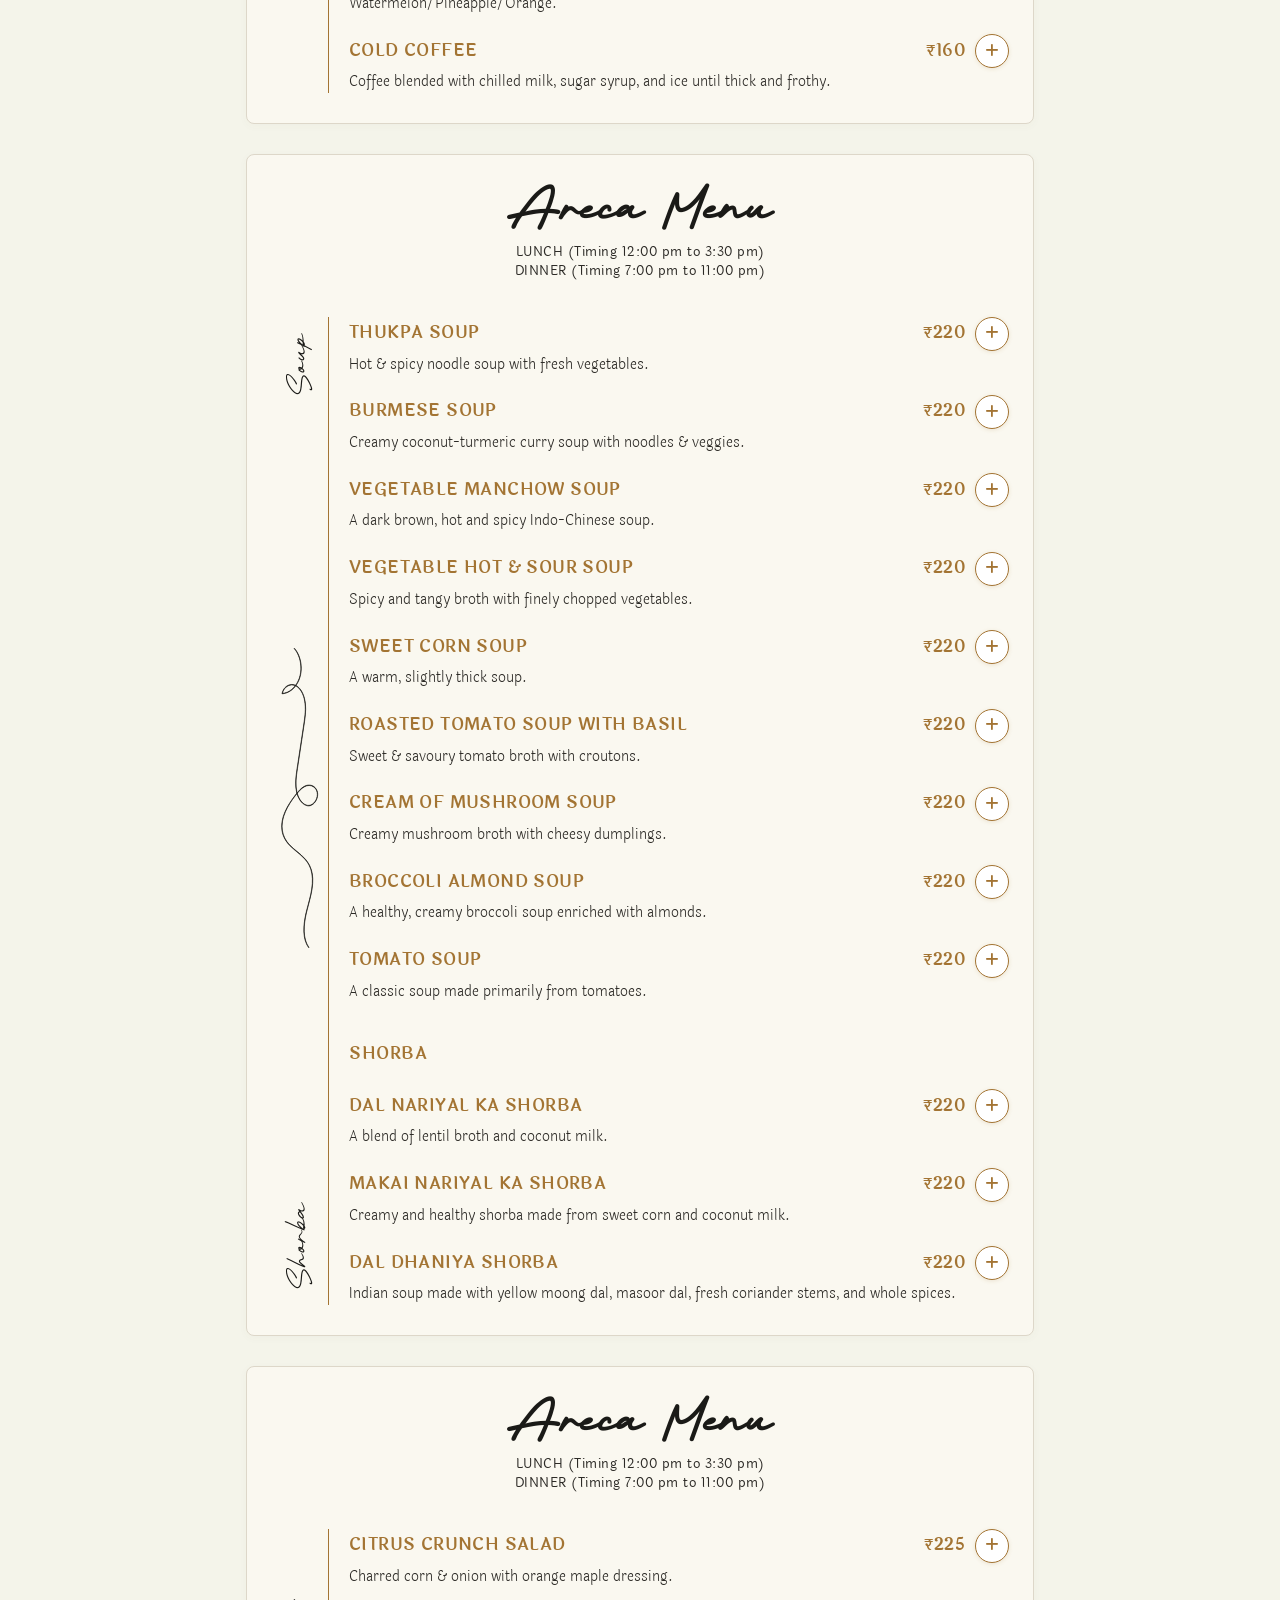
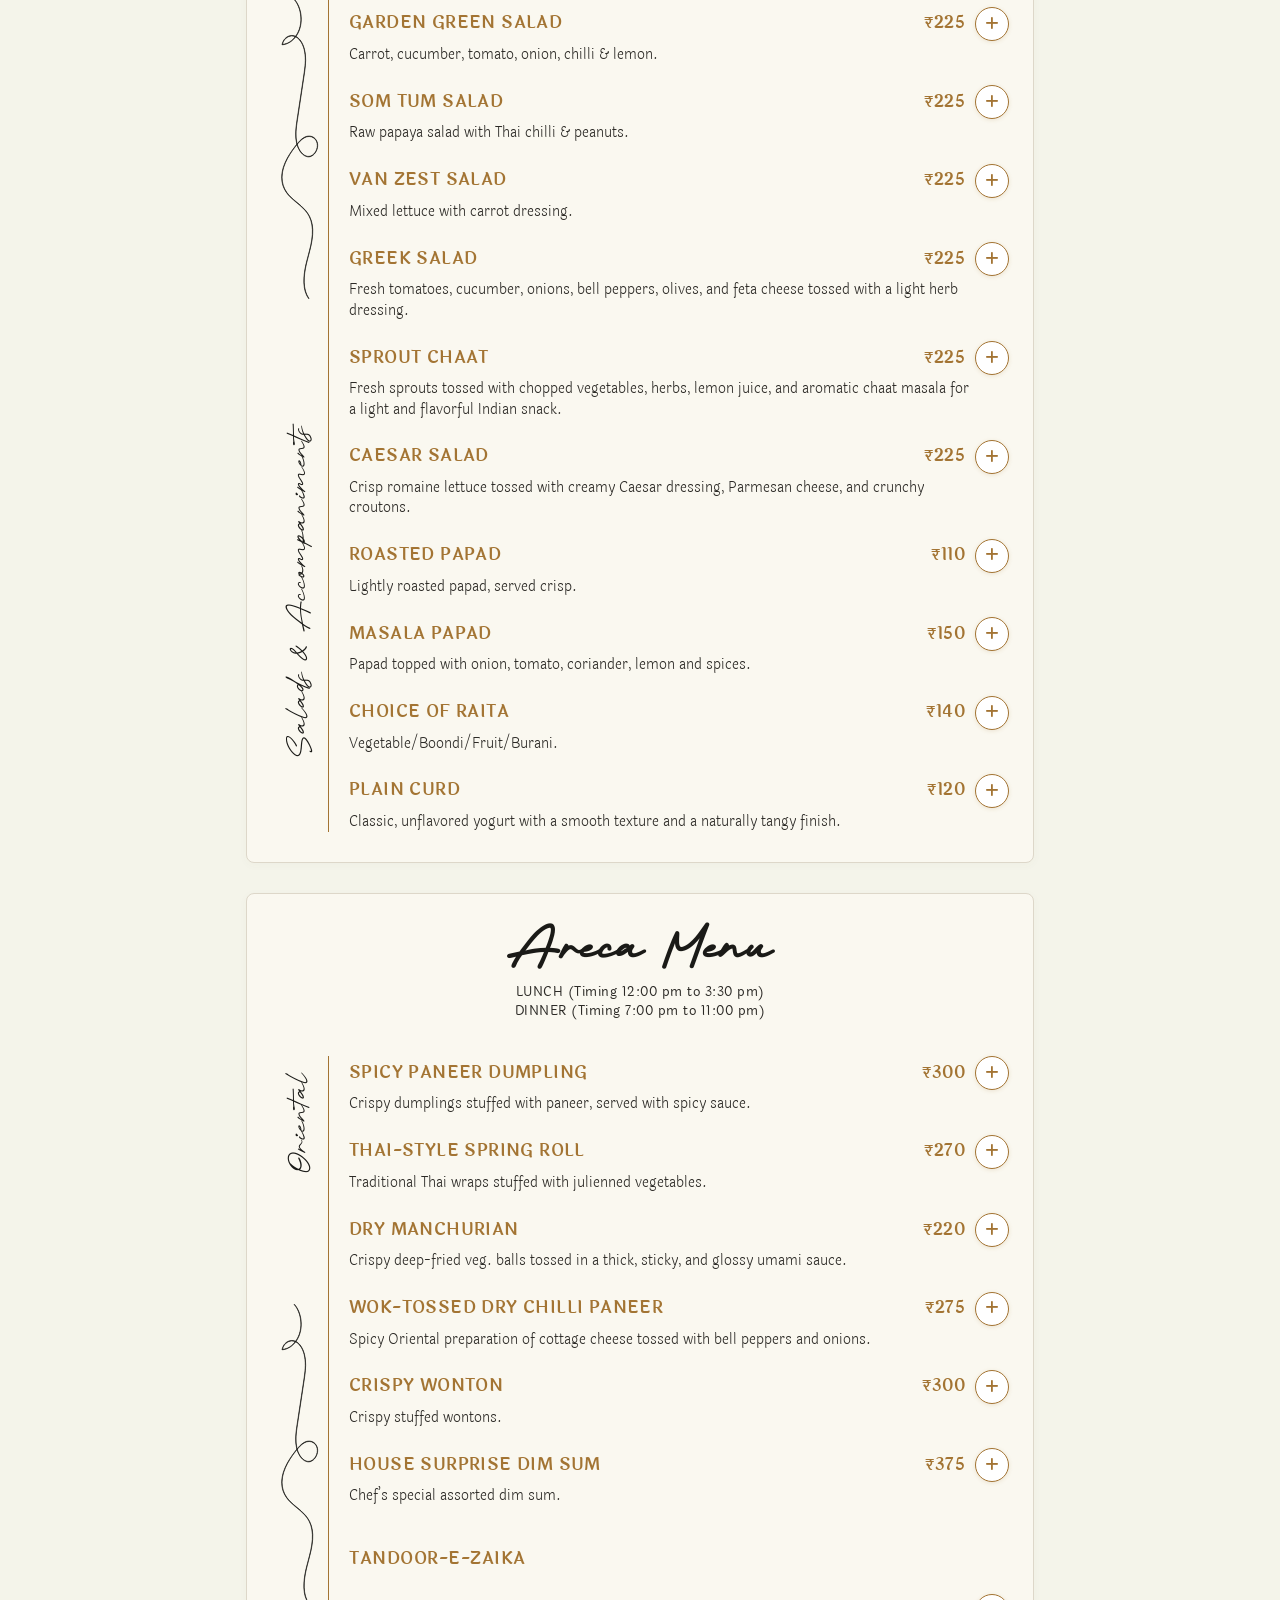
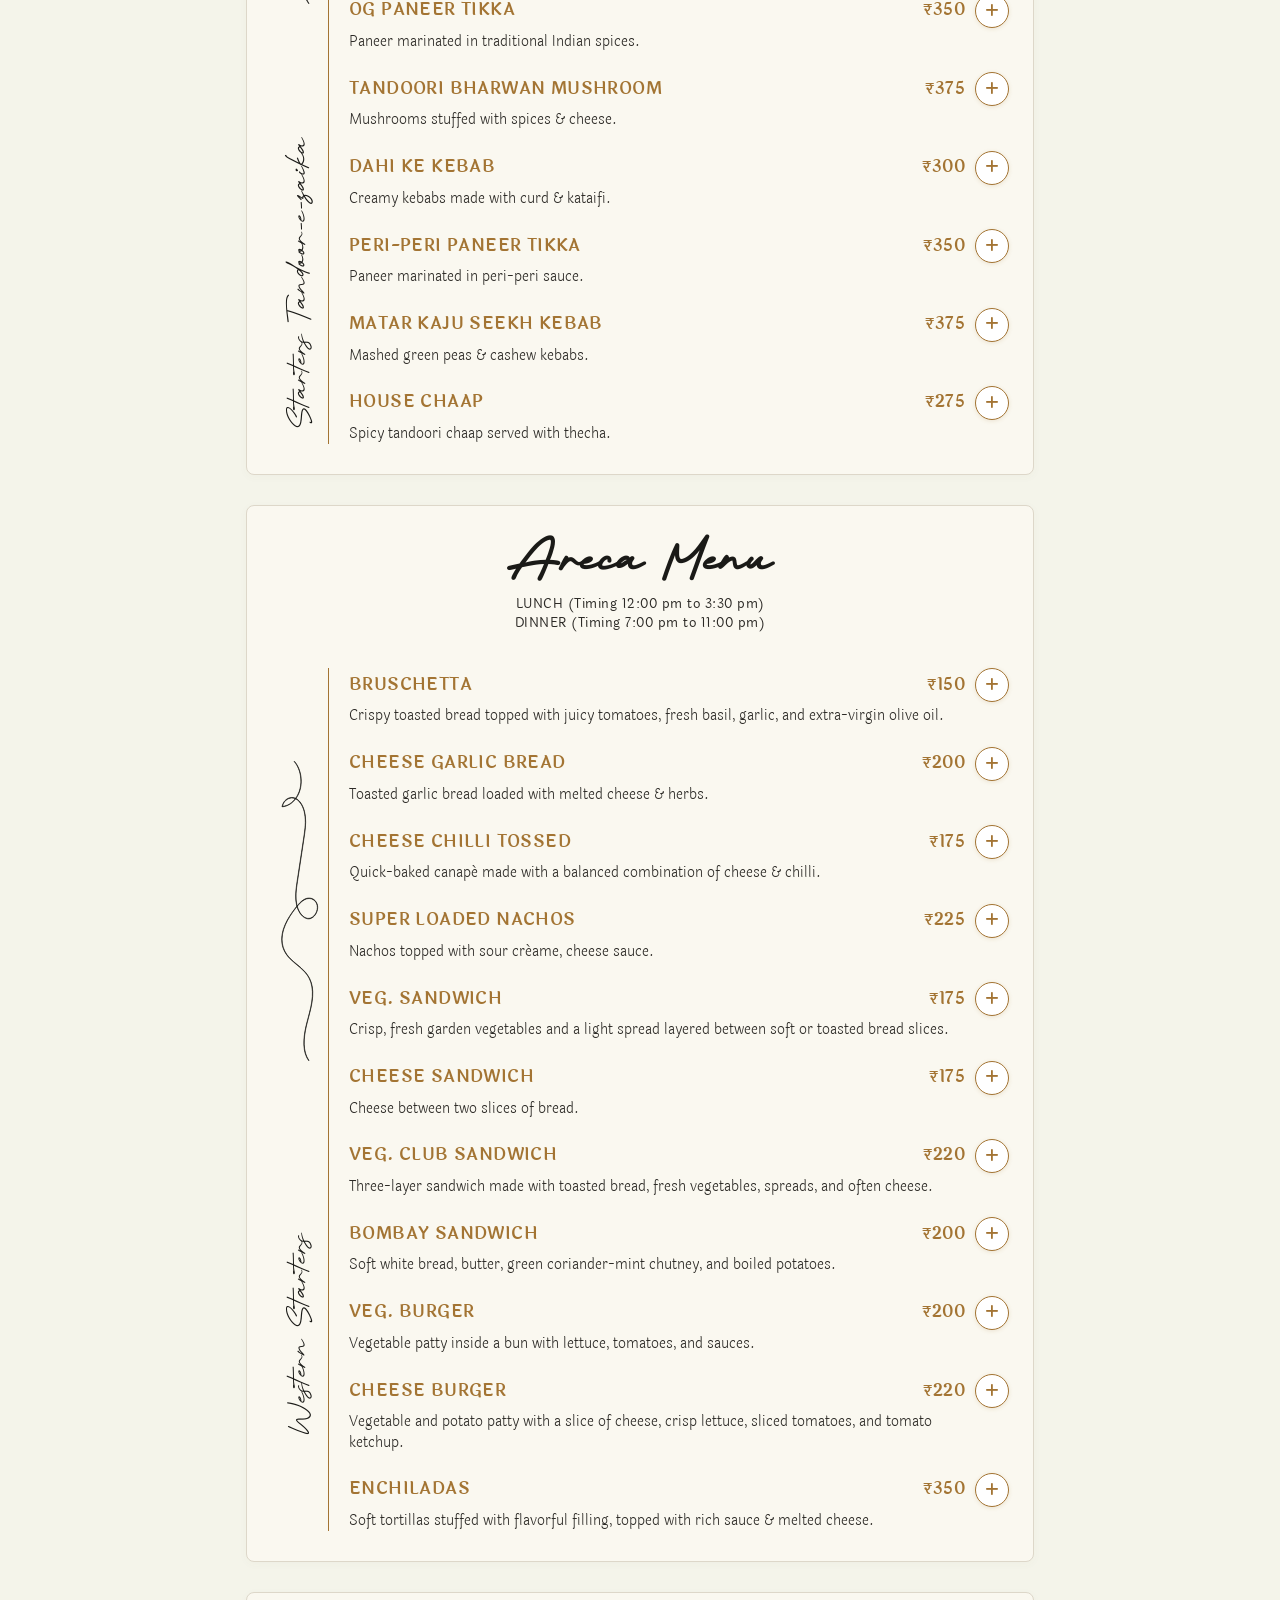
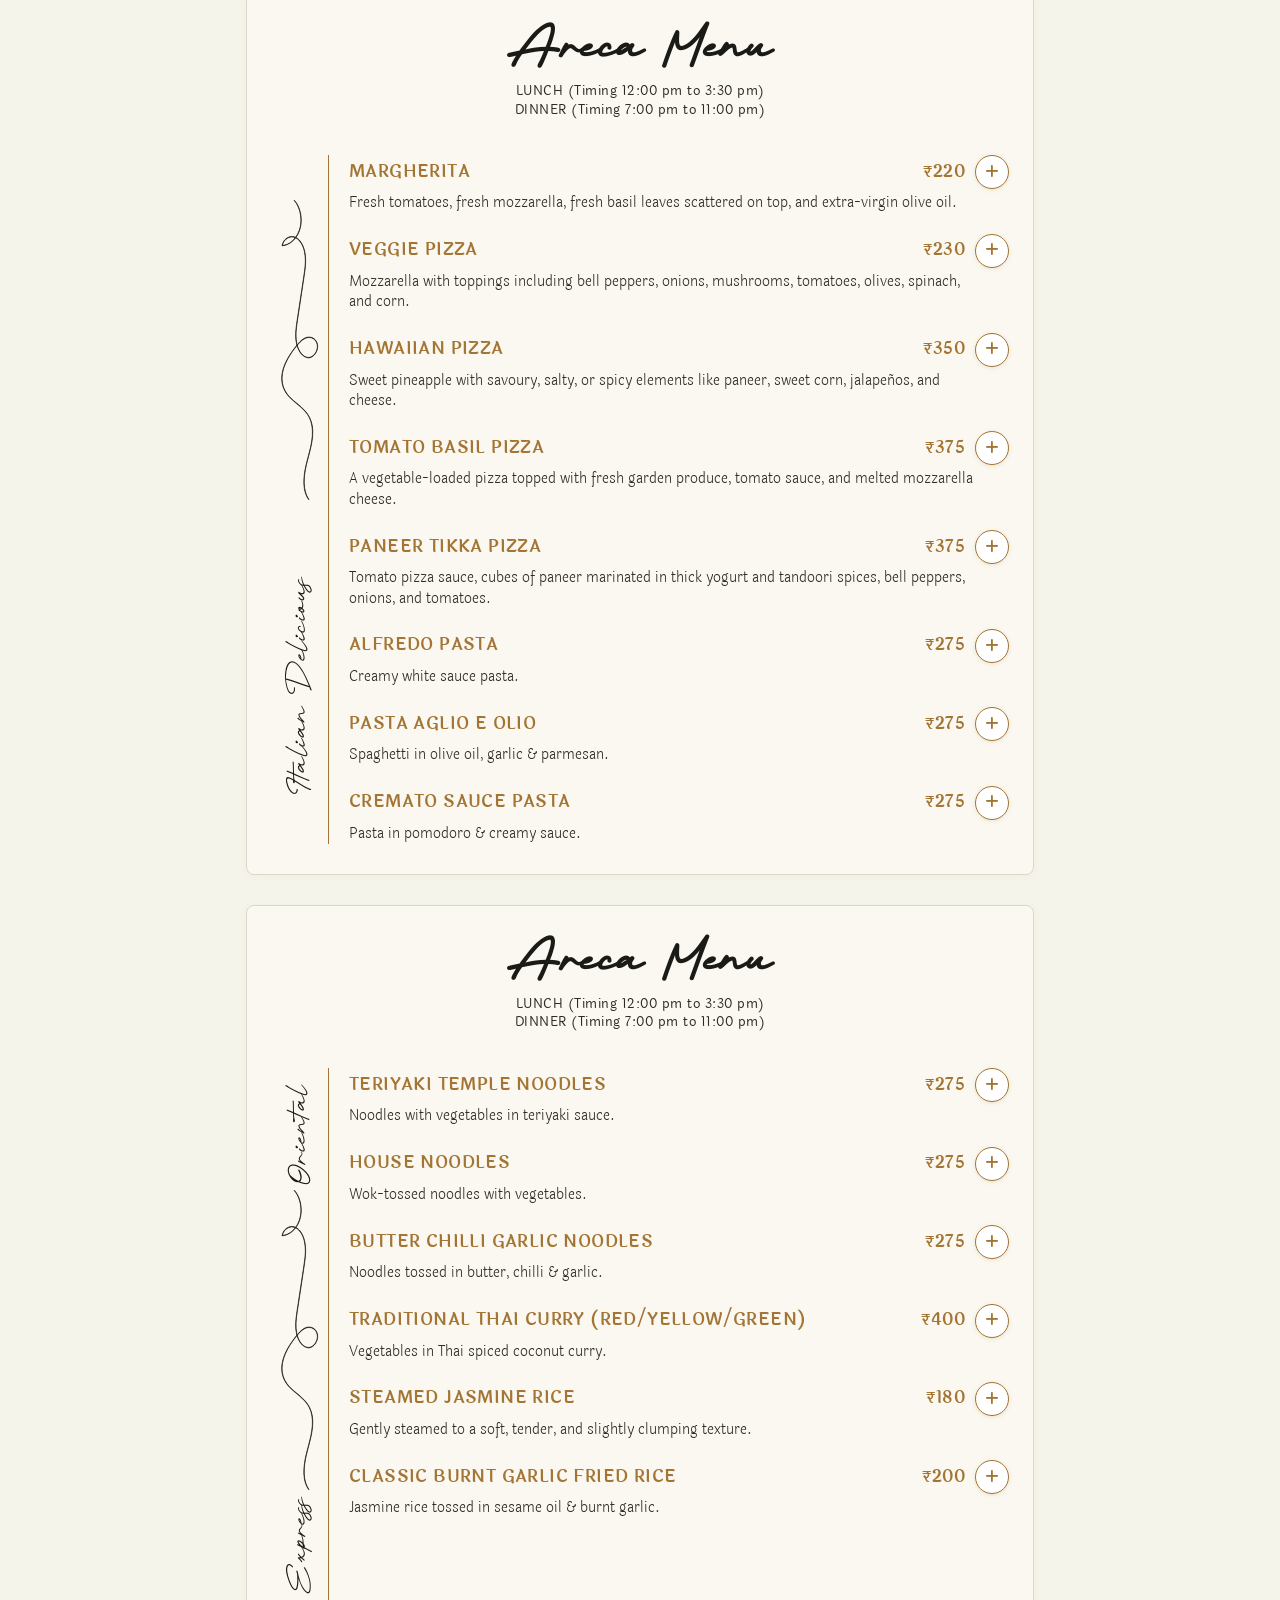
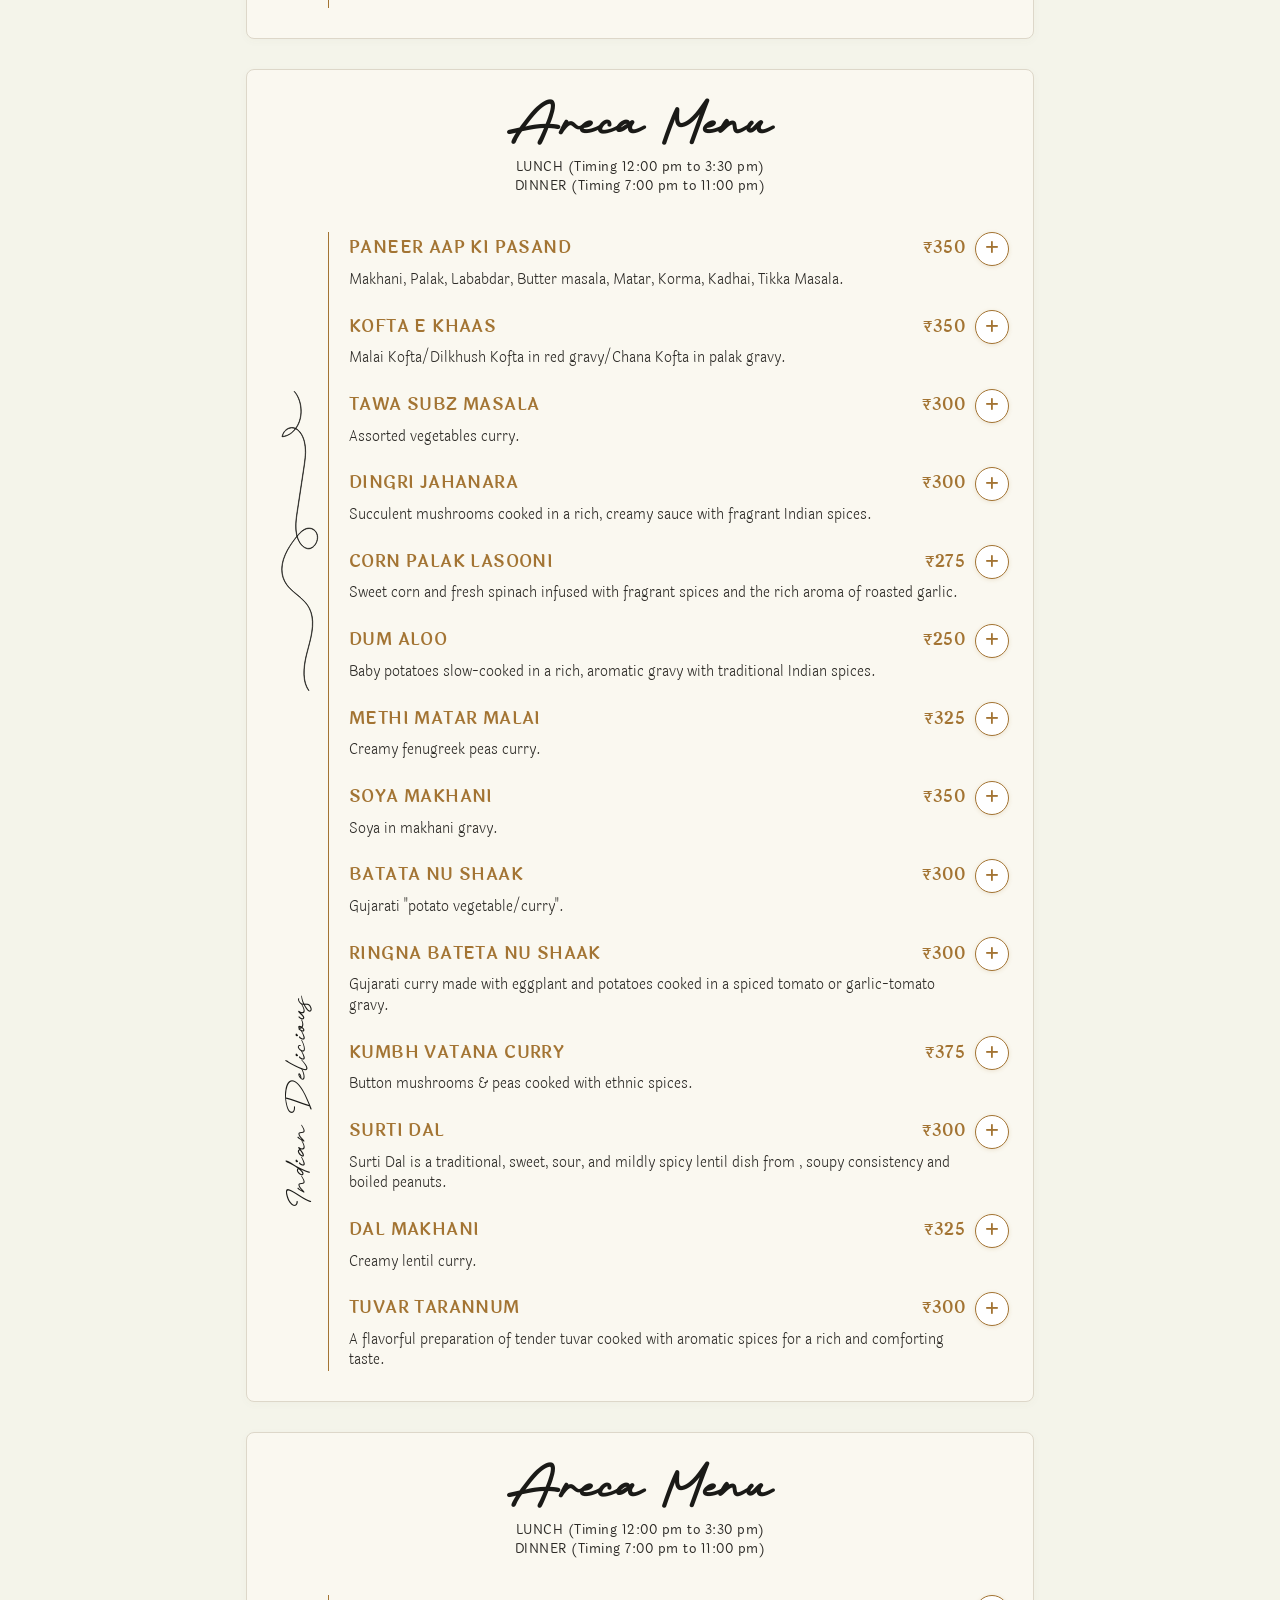
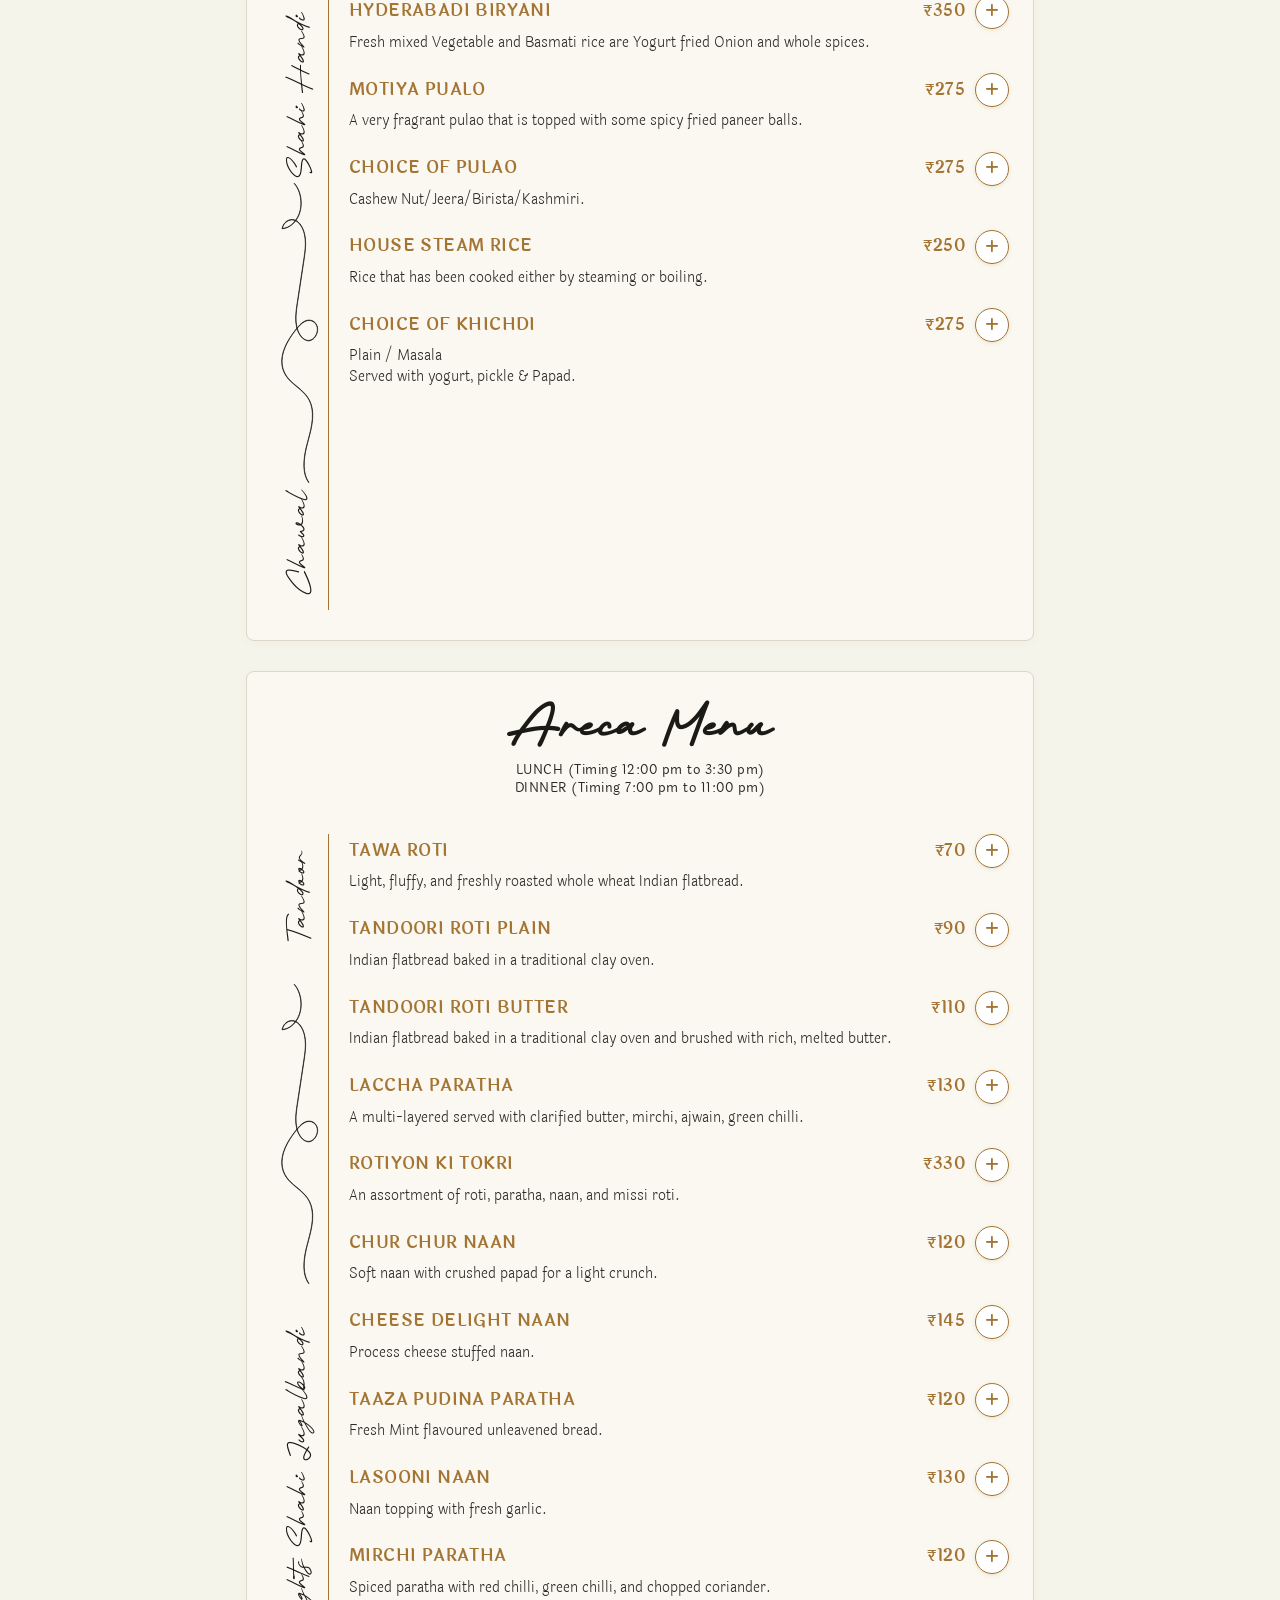
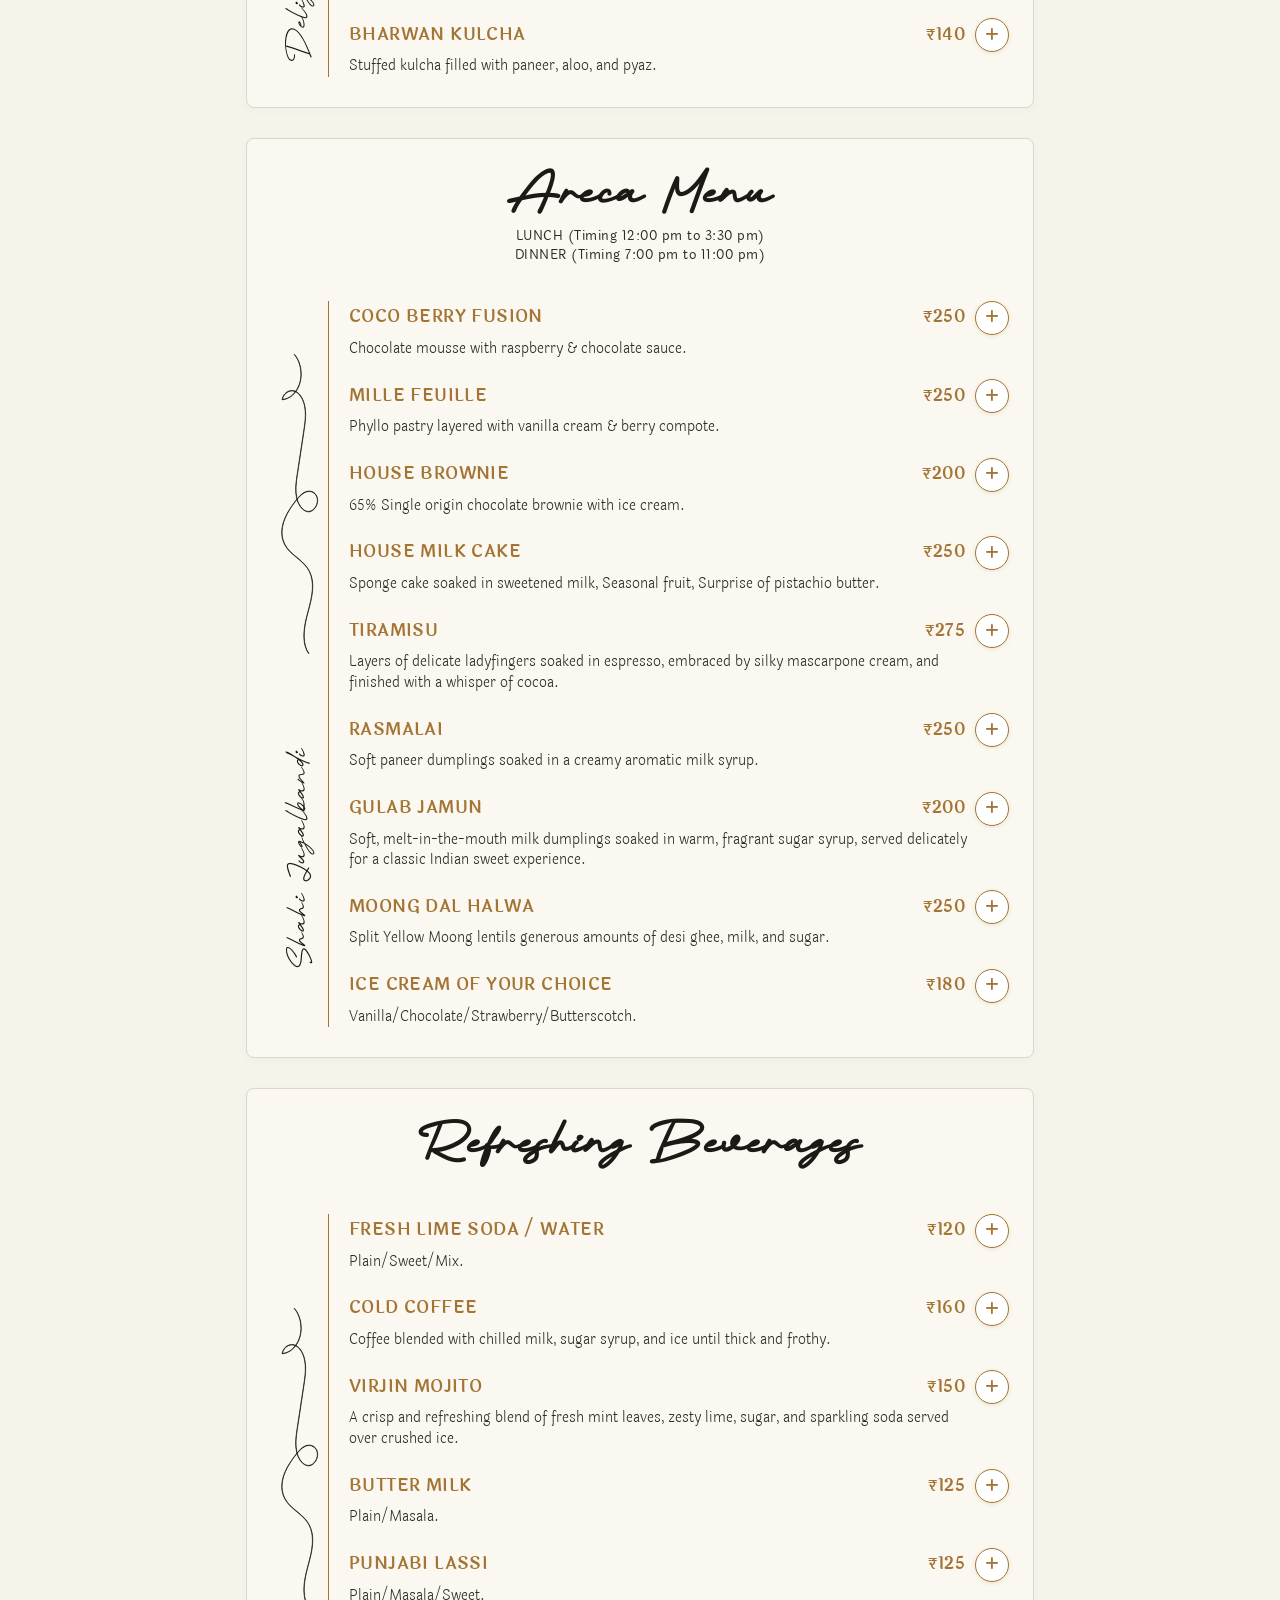
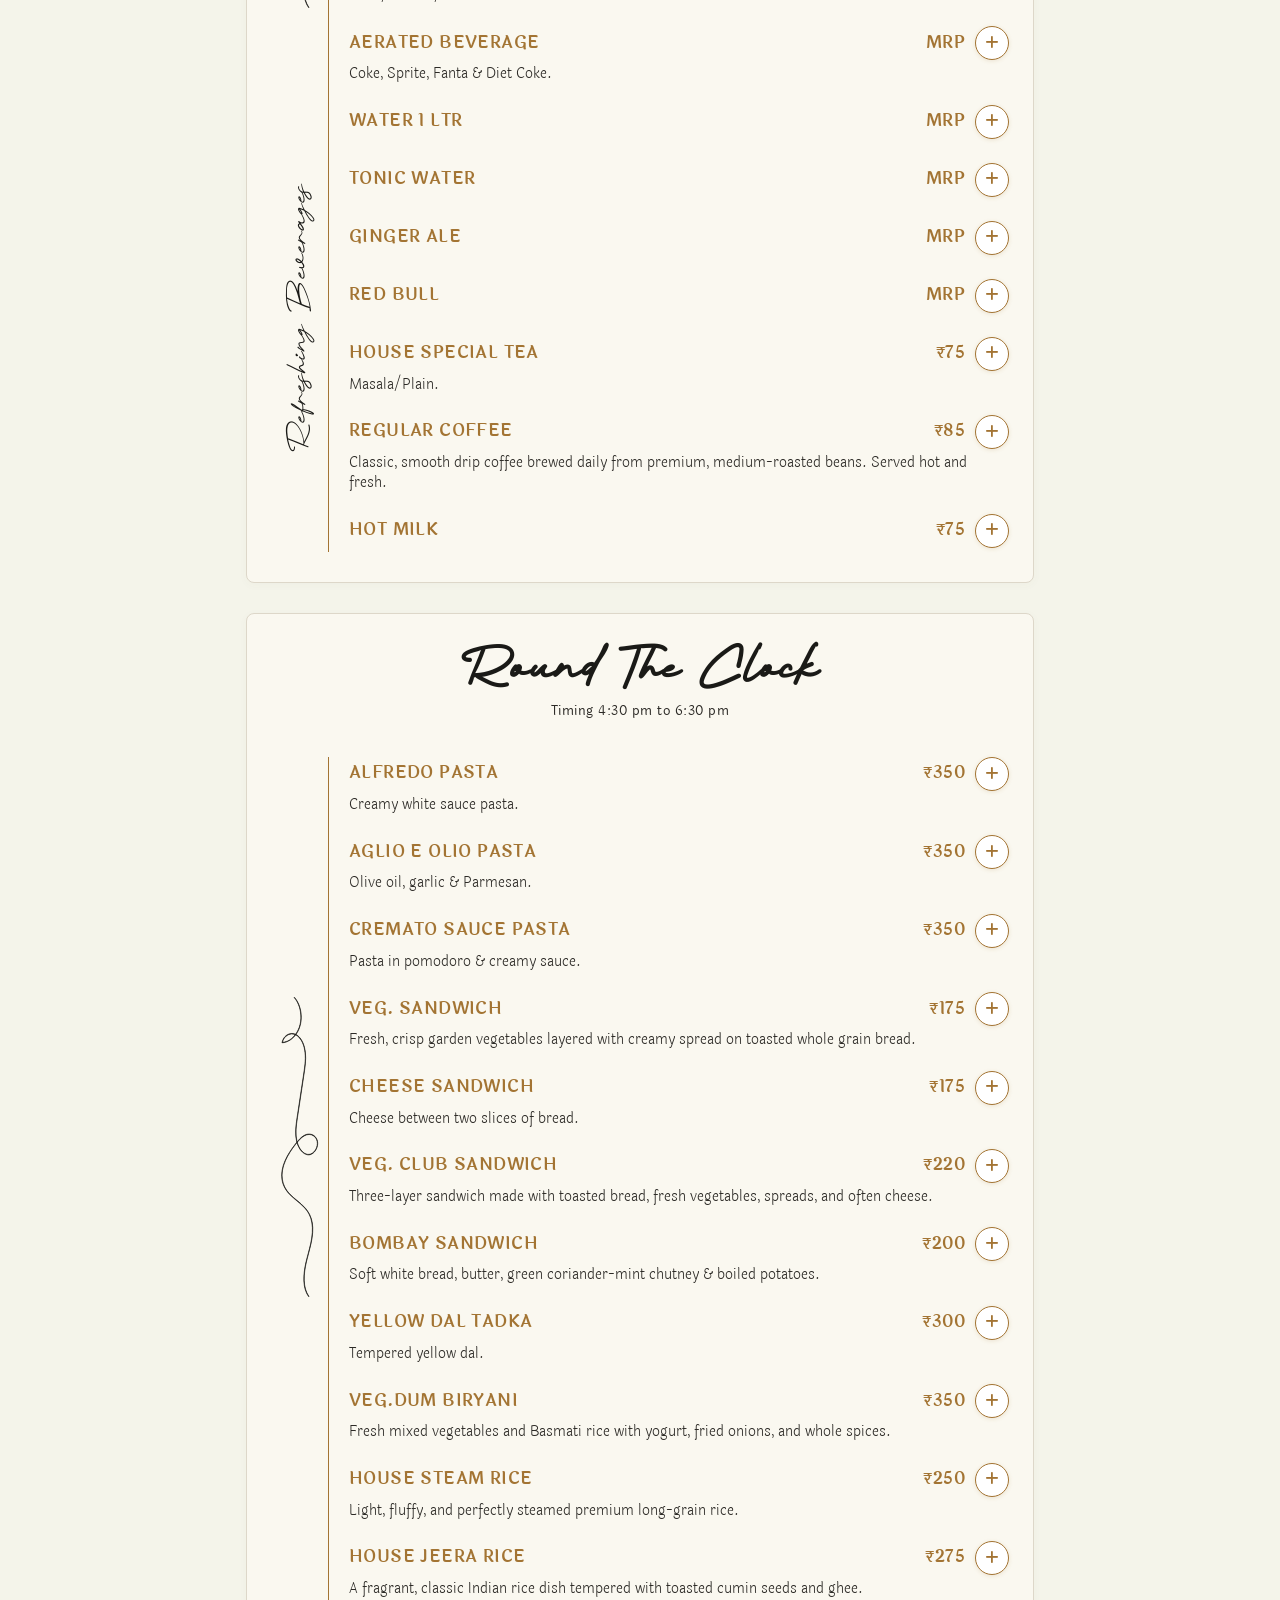
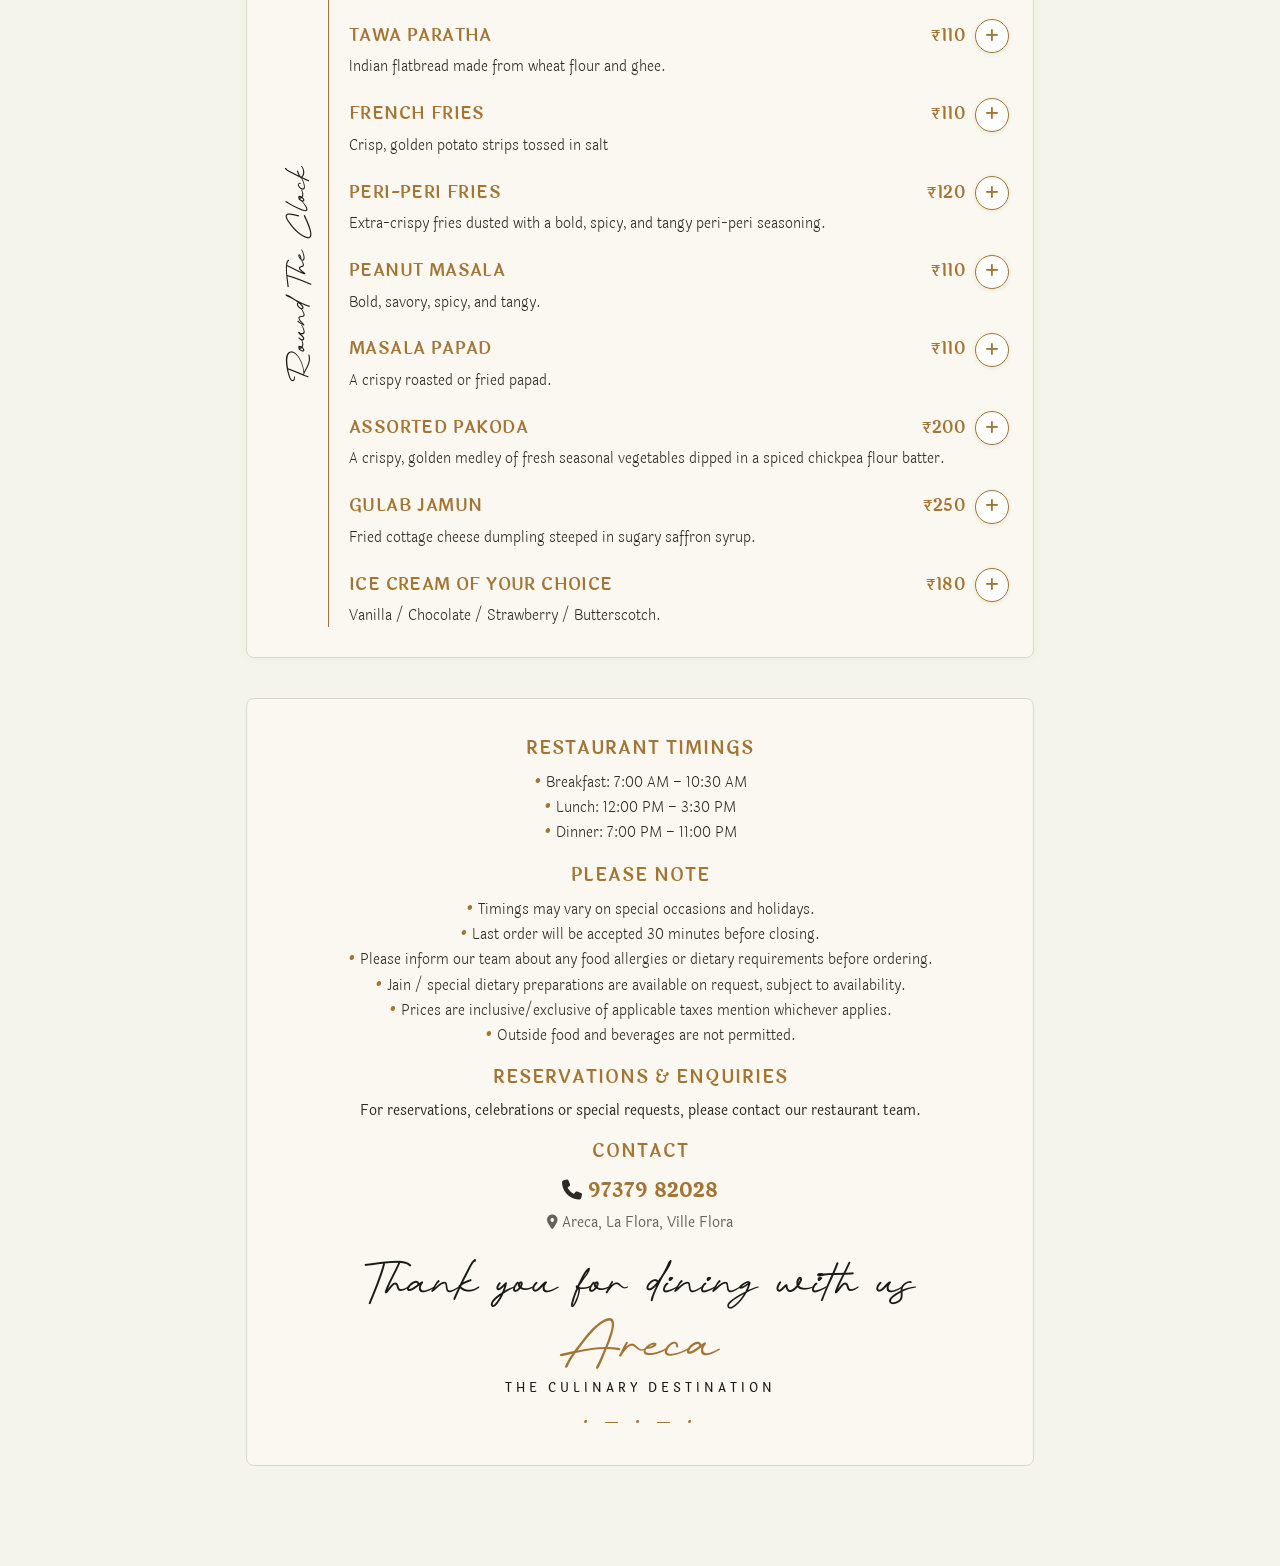
==== commit ae988a5b: "Match authentic PDF design: luxury splash, vector swirls, High-Empathy fonts & whitespace" ====
--- a/index.html
+++ b/index.html
@@ -1,29 +1,51 @@
 <!DOCTYPE html>
 <html lang="en">
+
 <head>
   <meta charset="UTF-8">
   <meta name="viewport" content="width=device-width, initial-scale=1.0, maximum-scale=5.0">
   <title>Areca - The Culinary Destination | Digital Menu</title>
-  <meta name="description" content="Official digital menu of Areca - The Culinary Destination by La-Flora. Authentic Breakfast, Soups, Tandoor, Italian, Oriental, Indian and Beverages.">
-  <meta name="theme-color" content="#F5F2EB">
-  
+  <meta name="description"
+    content="Official digital menu of Areca - The Culinary Destination by La-Flora. Authentic Breakfast, Soups, Tandoor, Italian, Oriental, Indian and Beverages.">
+  <meta name="theme-color" content="#F4F4EA">
+
   <!-- Cache Prevention Meta Tags for Mobile Browsers & CDNs -->
   <meta http-equiv="Cache-Control" content="no-cache, no-store, must-revalidate">
   <meta http-equiv="Pragma" content="no-cache">
   <meta http-equiv="Expires" content="0">
-  
-  <!-- Google Fonts: Script matching PDF + Elegant Serif & Clean Sans -->
+
+  <!-- Google Fonts: Laila (Exact font from PDF by Indian Type Foundry) -->
   <link rel="preconnect" href="https://fonts.googleapis.com">
   <link rel="preconnect" href="https://fonts.gstatic.com" crossorigin>
-  <link href="https://fonts.googleapis.com/css2?family=Caveat:wght@400;600;700&family=Alex+Brush&family=Cormorant+Garamond:ital,wght@0,500;0,600;0,700;1,400&family=Montserrat:wght@400;500;600;700&display=swap" rel="stylesheet">
-  
+  <link href="https://fonts.googleapis.com/css2?family=Laila:wght@300;400;500;600;700&display=swap" rel="stylesheet">
+
   <!-- FontAwesome Icons -->
-  <link rel="stylesheet" href="https://cdnjs.cloudflare.com/ajax/libs/font-awesome/6.5.1/css/all.min.css" integrity="sha512-DTOQO9RWCH3ppGqcWaEA1BIZOC6xxalwEsw9c2QQeAIftl+Vegovlnee1c9QX4TctnWMn13TZye+giMm8e2LwA==" crossorigin="anonymous" referrerpolicy="no-referrer" />
-  
+  <link rel="stylesheet" href="https://cdnjs.cloudflare.com/ajax/libs/font-awesome/6.5.1/css/all.min.css"
+    integrity="sha512-DTOQO9RWCH3ppGqcWaEA1BIZOC6xxalwEsw9c2QQeAIftl+Vegovlnee1c9QX4TctnWMn13TZye+giMm8e2LwA=="
+    crossorigin="anonymous" referrerpolicy="no-referrer" />
+
   <!-- Versioned Stylesheet to bust browser/mobile cache -->
-  <link rel="stylesheet" href="styles.css?v=2.2.0">
+  <link rel="stylesheet" href="styles.css?v=3.10.0">
 </head>
+
 <body>
+
+  <!-- Luxury Brand Intro Splash Screen (La-Flora & Areca) -->
+  <div id="splashScreen" class="splash-screen" role="status" aria-label="Loading Areca Menu">
+    <div class="splash-content">
+      <div class="splash-logo-wrap">
+        <img src="assets/la-flora-logo.png" alt="La-Flora" class="splash-logo-img">
+      </div>
+      <div class="splash-brand-block">
+        <span class="splash-brand-areca">Areca</span>
+        <span class="splash-brand-tagline">THE CULINARY DESTINATION</span>
+      </div>
+      <div class="splash-shimmer-bar">
+        <div class="splash-shimmer-fill"></div>
+      </div>
+      <span class="splash-skip-hint">Tap anywhere to skip</span>
+    </div>
+  </div>
 
   <!-- Sticky Luxury Mobile Header matching PDF Paper & Gold Palette -->
   <header class="app-header" id="appHeader">
@@ -34,23 +56,13 @@
       </div>
 
       <div class="header-actions">
-        <!-- Restaurant Timings & Notes (Page 16 of PDF) -->
-        <button class="header-btn" id="infoModalBtn" title="Restaurant Info & Hours" aria-label="Restaurant information and timings" type="button">
-          <i class="fa-solid fa-clock" aria-hidden="true"></i>
-          <span>Timings</span>
-        </button>
-
-        <!-- QR Code for Tables / Counter -->
-        <button class="header-btn qr-btn" id="qrModalBtn" title="Menu QR Code" aria-label="View or print menu QR code" type="button">
-          <i class="fa-solid fa-qrcode" aria-hidden="true"></i>
-          <span>QR Code</span>
-        </button>
-
-        <!-- My Selection Dine-in Shortlist -->
-        <button class="header-btn selection-btn" id="headerSelectionBtn" title="My Selection" aria-label="View my selected dishes" type="button">
-          <i class="fa-solid fa-clipboard-list" aria-hidden="true"></i>
-          <span>Selection</span>
-          <span class="header-badge" id="headerSelectionBadge" hidden>0</span>
+        <!-- 3-Line Luxury Bar Button (Hamburger Menu) -->
+        <button class="hamburger-btn" id="menuDrawerBtn" aria-label="Open restaurant menu options" type="button"
+          title="Menu & Hours">
+          <span class="hamburger-line"></span>
+          <span class="hamburger-line"></span>
+          <span class="hamburger-line"></span>
+          <span class="hamburger-badge" id="headerSelectionBadge" hidden>0</span>
         </button>
       </div>
     </div>
@@ -59,13 +71,8 @@
     <div class="search-bar-wrap">
       <div class="search-box">
         <i class="fa-solid fa-magnifying-glass search-icon" aria-hidden="true"></i>
-        <input 
-          type="search" 
-          id="menuSearchInput" 
-          placeholder="Search menu (e.g. Dosa, Paneer, Soup, Pasta...)"
-          aria-label="Search dishes"
-          autocomplete="off"
-        >
+        <input type="search" id="menuSearchInput" placeholder="Search menu (e.g. Dosa, Paneer, Soup, Pasta...)"
+          aria-label="Search dishes" autocomplete="off">
         <button class="clear-search-btn" id="clearSearchBtn" aria-label="Clear search" type="button">
           <i class="fa-solid fa-xmark" aria-hidden="true"></i>
         </button>
@@ -82,15 +89,19 @@
 
   <!-- Main Menu Presentation -->
   <main class="menu-canvas" id="menuCanvas">
-    
-    <!-- PDF Cover Header Decoration -->
+
+    <!-- PDF Cover Header Decoration (Page 1 of Areca_Menu_Design_Final_5.pdf) -->
     <div class="cover-hero">
       <div class="cover-flourish">
-        <div class="cutlery-icon"><i class="fa-solid fa-utensils"></i></div>
         <div class="cover-title-script">Areca</div>
         <div class="cover-tagline">THE CULINARY DESTINATION</div>
-        <div class="cover-by">BY LA-FLORA</div>
-        <div class="cover-subtitle">TIMELESS MEMORIES</div>
+        <div class="cover-by">B Y</div>
+        <div class="cover-logo-wrap">
+          <img src="assets/la-flora-logo.png" alt="La-Flora Timeless Memories" class="cover-logo-img">
+        </div>
+        <div class="cover-flourish-wrap">
+          <img src="assets/cover-flourish.png" alt="" class="cover-flourish-img" aria-hidden="true">
+        </div>
       </div>
       <div class="gold-thin-divider"></div>
     </div>
@@ -108,38 +119,121 @@
       <button class="btn-menu" id="emptyClearBtn" type="button">View Complete Menu</button>
     </div>
 
-    <!-- Menu Sections Wrapper -->
+    <!-- Menu Sections Wrapper (Rendered with PDF Left Gutter + Swirl + Vertical Gold Line) -->
     <div class="menu-sections-container" id="menuSectionsContainer">
-      <!-- Injected from menu-data.js -->
-    </div>
-
-    <!-- Restaurant Footer matching PDF Back Page -->
+      <!-- Injected from menu-data.js & app.js -->
+    </div>
+
+    <!-- Restaurant Footer matching PDF Back Page (Page 16 of DOC-20261026-WA0031.pdf) -->
     <footer class="pdf-footer">
       <div class="pdf-footer-inner">
+        <div class="footer-timings-block">
+          <h3 class="footer-heading">RESTAURANT TIMINGS</h3>
+          <ul class="footer-bullet-list">
+            <li>Breakfast: 7:00 AM – 10:30 AM</li>
+            <li>Lunch: 12:00 PM – 3:30 PM</li>
+            <li>Dinner: 7:00 PM – 11:00 PM</li>
+          </ul>
+        </div>
+
+        <div class="footer-notes-block">
+          <h3 class="footer-heading">PLEASE NOTE</h3>
+          <ul class="footer-bullet-list">
+            <li>Timings may vary on special occasions and holidays.</li>
+            <li>Last order will be accepted 30 minutes before closing.</li>
+            <li>Please inform our team about any food allergies or dietary requirements before ordering.</li>
+            <li>Jain / special dietary preparations are available on request, subject to availability.</li>
+            <li>Prices are inclusive/exclusive of applicable taxes mention whichever applies.</li>
+            <li>Outside food and beverages are not permitted.</li>
+          </ul>
+        </div>
+
+        <div class="footer-contact-block">
+          <h3 class="footer-heading">RESERVATIONS &amp; ENQUIRIES</h3>
+          <p class="footer-res-text">For reservations, celebrations or special requests, please contact our restaurant
+            team.</p>
+          <h3 class="footer-heading contact-subhead">CONTACT</h3>
+          <p class="footer-contact">
+            <i class="fa-solid fa-phone" aria-hidden="true"></i>
+            <a href="tel:9737982028">97379 82028</a>
+          </p>
+          <p class="footer-loc"><i class="fa-solid fa-location-dot" aria-hidden="true"></i> Areca, La Flora, Ville Flora
+          </p>
+        </div>
+
+        <div class="footer-thankyou-script">Thank you for dining with us</div>
         <div class="footer-brand">Areca</div>
         <div class="footer-tagline">THE CULINARY DESTINATION</div>
-        <p class="footer-contact">
-          <i class="fa-solid fa-phone" aria-hidden="true"></i> 
-          <a href="tel:9737982028">97379 82028</a>
-        </p>
-        <p class="footer-loc"><i class="fa-solid fa-location-dot" aria-hidden="true"></i> Areca, La Flora, Ville Flora</p>
-        <div class="footer-decor-line"></div>
-        <p class="footer-thanks">Thank you for dining with us</p>
+        <div class="footer-dots"><span>•</span> — <span>•</span> — <span>•</span></div>
       </div>
     </footer>
   </main>
+
+  <!-- SLIDE-OUT DRAWER: Clean 3-Line Luxury Menu (Mobile First) -->
+  <aside class="drawer-backdrop" id="menuDrawer" hidden>
+    <div class="drawer-panel" role="dialog" aria-labelledby="drawerBrandTitle" aria-modal="true">
+      <div class="drawer-header">
+        <div class="drawer-brand-block">
+          <div class="drawer-brand-title" id="drawerBrandTitle">Areca</div>
+          <div class="drawer-brand-sub">THE CULINARY DESTINATION <span class="brand-by">by La-Flora</span></div>
+        </div>
+        <button class="drawer-close" id="closeDrawerBtn" aria-label="Close menu drawer" type="button">
+          <i class="fa-solid fa-xmark"></i>
+        </button>
+      </div>
+
+      <div class="drawer-body">
+        <div class="drawer-nav-list">
+          <!-- 1. My Selection (Shortlisted Dishes & Total) -->
+          <button class="drawer-item drawer-item-selection" id="drawerSelectionBtn" type="button">
+            <i class="fa-solid fa-clipboard-list drawer-icon"></i>
+            <div class="drawer-item-text">
+              <div class="drawer-title-row">
+                <span class="drawer-item-title">My Selection</span>
+                <span class="drawer-selection-count" id="drawerSelectionBadge" hidden>0</span>
+              </div>
+              <span class="drawer-item-desc" id="drawerSelectionDesc">View shortlisted dishes &amp; total</span>
+            </div>
+            <i class="fa-solid fa-chevron-right drawer-arrow"></i>
+          </button>
+
+          <!-- 2. Restaurant Timings & Info (Unified: Hours, Dietary Notes & Policies) -->
+          <button class="drawer-item" id="drawerTimingsBtn" type="button">
+            <i class="fa-solid fa-clock drawer-icon"></i>
+            <div class="drawer-item-text">
+              <span class="drawer-item-title">Restaurant Timings &amp; Info</span>
+              <span class="drawer-item-desc">Meal hours, dietary notes &amp; policies</span>
+            </div>
+            <i class="fa-solid fa-chevron-right drawer-arrow"></i>
+          </button>
+        </div>
+
+        <div class="drawer-contact-card">
+          <div class="drawer-loc-text">
+            <i class="fa-solid fa-location-dot"></i> Areca, La Flora, Ville Flora
+          </div>
+          <div class="drawer-thanks-script">Thank you for dining with us</div>
+        </div>
+      </div>
+    </div>
+  </aside>
 
   <!-- MODAL: Restaurant Timings & Please Note (Page 16 of PDF) -->
   <div class="modal-backdrop" id="infoModal" hidden>
     <div class="modal-dialog" role="dialog" aria-labelledby="infoTitle" aria-modal="true">
       <div class="modal-header">
-        <h2 id="infoTitle" class="modal-script-title">Restaurant Timings</h2>
+        <h2 id="infoTitle" class="modal-script-title">Restaurant Information</h2>
         <button class="modal-close" id="closeInfoBtn" aria-label="Close" type="button">
           <i class="fa-solid fa-xmark"></i>
         </button>
       </div>
 
       <div class="modal-body">
+        <div class="modal-brand-hero">
+          <img src="assets/la-flora-logo.png" alt="La-Flora" class="modal-logo-img">
+        </div>
+
+        <div class="notes-heading">RESTAURANT TIMINGS</div>
         <div class="timings-list">
           <div class="timing-row">
             <span class="timing-meal">Breakfast:</span>
@@ -170,60 +264,14 @@
         </ul>
 
         <div class="notes-heading">RESERVATIONS &amp; ENQUIRIES</div>
-        <p class="reservations-text">For reservations, celebrations or special requests, please contact our restaurant team.</p>
+        <p class="reservations-text">For reservations, celebrations or special requests, please contact our restaurant
+          team.</p>
         <p class="contact-highlight"><a href="tel:9737982028"><i class="fa-solid fa-phone"></i> 97379 82028</a></p>
         <p class="location-text">Areca, La Flora, Ville Flora</p>
       </div>
     </div>
   </div>
 
-  <!-- MODAL: Clean PDF-Matching QR Stand (Printable for Table / Reception) -->
-  <div class="modal-backdrop" id="qrModal" hidden>
-    <div class="modal-dialog qr-modal-dialog" role="dialog" aria-labelledby="qrTitle" aria-modal="true">
-      <div class="modal-header">
-        <h2 id="qrTitle" class="modal-script-title">Digital Menu QR Stand</h2>
-        <button class="modal-close" id="closeQrBtn" aria-label="Close" type="button">
-          <i class="fa-solid fa-xmark"></i>
-        </button>
-      </div>
-
-      <div class="modal-body qr-modal-layout">
-        <!-- Stand Preview matching PDF design -->
-        <div class="printable-stand" id="printableStand">
-          <div class="stand-border-box">
-            <div class="stand-script-logo">Areca</div>
-            <div class="stand-sub">THE CULINARY DESTINATION</div>
-            <div class="stand-by">BY LA-FLORA</div>
-            <div class="stand-sep"></div>
-            
-            <div class="stand-qr-wrapper">
-              <div id="qrCanvas"></div>
-            </div>
-            
-            <div class="stand-instructions">Scan with phone camera to view menu</div>
-            <div class="stand-sep"></div>
-            
-            <div class="stand-contact-info">
-              <span class="stand-location">Areca, La Flora, Ville Flora</span>
-              <span class="stand-phone">Enquiries: 97379 82028</span>
-            </div>
-
-            <div class="stand-thanks">Thank you for dining with us</div>
-          </div>
-        </div>
-
-        <div class="qr-print-actions">
-          <p class="print-help">Place this stand on dining tables. Customers simply point their phone camera to browse the menu.</p>
-          <button class="btn-print-primary" id="printStandBtn" type="button">
-            <i class="fa-solid fa-print"></i> Print / Save as PDF (1 Page)
-          </button>
-          <button class="btn-download-stand" id="downloadStandImgBtn" type="button">
-            <i class="fa-solid fa-file-arrow-down"></i> Download Stand Image (HD)
-          </button>
-        </div>
-      </div>
-    </div>
-  </div>
 
   <!-- Floating "My Selection" Bottom Bar -->
   <aside class="selection-floating-bar" id="selectionFloatingBar" hidden aria-label="My Selection Summary">
@@ -299,8 +347,9 @@
   </div>
 
   <!-- Versioned Scripts to bust browser/mobile cache -->
-  <script src="qrcode.min.js?v=2.2.0"></script>
-  <script src="menu-data.js?v=2.2.0"></script>
-  <script src="app.js?v=2.2.2"></script>
+  <script src="qrcode.min.js?v=3.10.0"></script>
+  <script src="menu-data.js?v=3.10.0"></script>
+  <script src="app.js?v=3.10.0"></script>
 </body>
-</html>
+
+</html>
--- a/styles.css
+++ b/styles.css
@@ -1,29 +1,90 @@
 /* ==========================================================================
    ARECA - THE CULINARY DESTINATION (by La-Flora)
-   Theme: Exact Match to Physical PDF Menu
-   Palette: Warm Cream Linen, Gold Ochre & Charcoal Typography
-   Mobile-First & Ultra-Responsive (iOS, Android, Tablet, Desktop)
+   100% Exact Match to Physical PDF Menu: DOC-20261026-WA0031.pdf
+   Typography: High-Empathy (Signature Script) & Laila (Devanagari/Latin Serif)
+   Palette: #F4F4EA (Warm Cream Paper), #A37433 (Ochre Gold), #1A1A17 (Charcoal)
    ========================================================================== */
 
+/* 1. Exact Embedded Fonts from PDF (Authentic High-Empathy Script & ITF Laila Serif) */
+@font-face {
+  font-family: 'High Empathy';
+  src: url('[data-uri]') format('woff'),
+       url('fonts/High-Empathy.woff') format('woff'),
+       url('fonts/High-Empathy.ttf') format('truetype');
+  font-weight: normal;
+  font-style: normal;
+  font-display: block;
+}
+
+@font-face {
+  font-family: 'Laila';
+  src: url('fonts/Laila-Light.ttf') format('truetype');
+  font-weight: 300;
+  font-style: normal;
+  font-display: swap;
+}
+
+@font-face {
+  font-family: 'Laila';
+  src: url('fonts/Laila-Regular.ttf') format('truetype');
+  font-weight: 400;
+  font-style: normal;
+  font-display: swap;
+}
+
+@font-face {
+  font-family: 'Laila';
+  src: url('fonts/Laila-Medium.ttf') format('truetype');
+  font-weight: 500;
+  font-style: normal;
+  font-display: swap;
+}
+
+@font-face {
+  font-family: 'Laila';
+  src: url('fonts/Laila-SemiBold.ttf') format('truetype');
+  font-weight: 600;
+  font-style: normal;
+  font-display: swap;
+}
+
+@font-face {
+  font-family: 'Laila';
+  src: url('fonts/Laila-Bold.ttf') format('truetype');
+  font-weight: 700;
+  font-style: normal;
+  font-display: swap;
+}
+
 :root {
-  /* PDF Authentic Color Palette */
-  --pdf-bg: #F5F2EB;
-  --pdf-bg-light: #FAF8F2;
-  --pdf-bg-card: #FFFFFF;
-  --pdf-gold: #9F7B3F;
-  --pdf-gold-light: #BFA065;
-  --pdf-gold-dark: #7A5B27;
-  --pdf-gold-subtle: rgba(159, 123, 63, 0.18);
-  --pdf-gold-border: rgba(159, 123, 63, 0.35);
-
-  --pdf-charcoal: #2C2A26;
-  --pdf-body-text: #524F47;
-  --pdf-muted-text: #7A766D;
-  --pdf-line: #D8D2C3;
-
-  --font-script: 'Caveat', 'Alex Brush', cursive;
-  --font-serif: 'Cormorant Garamond', Georgia, serif;
-  --font-sans: 'Montserrat', -apple-system, BlinkMacSystemFont, 'Segoe UI', Roboto, sans-serif;
+  --pdf-bg: #F4F4EA;
+  /* Exact warm cream paper from PDF vector stream */
+  --pdf-bg-light: #FAF9F3;
+  /* Soft ivory highlight */
+  --pdf-bg-card: #FAF8F0;
+  /* Slightly warm paper card */
+  --pdf-gold: #A37433;
+  /* Exact ochre gold from PDF drawing stream */
+  --pdf-gold-light: #C29657;
+  /* Secondary gold */
+  --pdf-gold-dark: #8F7750;
+  /* Muted gold/bronze */
+  --pdf-gold-subtle: rgba(163, 116, 51, 0.16);
+  --pdf-gold-border: rgba(163, 116, 51, 0.38);
+
+  --pdf-charcoal: #1A1A17;
+  /* Exact heading charcoal / black from PDF */
+  --pdf-body-text: #2C2A26;
+  /* Exact text charcoal */
+  --pdf-muted-text: #66635C;
+  /* Warm muted gray */
+  --pdf-line: #DDD7C9;
+  --brand-pine: #304D46;
+  /* Exact pine green from La-Flora logo */
+
+  --font-script: 'High Empathy', cursive;
+  --font-serif: 'Laila', Georgia, serif;
+  --font-sans: 'Laila', -apple-system, BlinkMacSystemFont, 'Segoe UI', Roboto, sans-serif;
 
   --header-height: 125px;
   --radius-sm: 4px;
@@ -33,7 +94,9 @@
 }
 
 /* Reset & Box Sizing */
-*, *::before, *::after {
+*,
+*::before,
+*::after {
   box-sizing: border-box;
   margin: 0;
   padding: 0;
@@ -53,8 +116,6 @@
   line-height: 1.5;
   min-height: 100vh;
   padding-bottom: 40px;
-  background-image: radial-gradient(rgba(159, 123, 63, 0.05) 1px, transparent 0);
-  background-size: 24px 24px;
 }
 
 /* Custom Scrollbars */
@@ -62,9 +123,11 @@
   width: 5px;
   height: 5px;
 }
+
 ::-webkit-scrollbar-track {
   background: var(--pdf-bg);
 }
+
 ::-webkit-scrollbar-thumb {
   background: var(--pdf-gold-light);
   border-radius: var(--radius-full);
@@ -77,11 +140,12 @@
   position: sticky;
   top: 0;
   z-index: 100;
-  background: rgba(245, 242, 235, 0.96);
+  background: rgba(244, 244, 234, 0.96);
   backdrop-filter: blur(12px);
   -webkit-backdrop-filter: blur(12px);
   border-bottom: 1px solid var(--pdf-gold-border);
   box-shadow: 0 2px 12px rgba(100, 85, 60, 0.06);
+  transition: all 0.25s ease-out;
 }
 
 .header-inner {
@@ -92,6 +156,7 @@
   align-items: center;
   justify-content: space-between;
   gap: 12px;
+  transition: all 0.25s ease-out;
 }
 
 .brand-block {
@@ -101,23 +166,127 @@
 
 .brand-title {
   font-family: var(--font-script);
-  font-size: 2.3rem;
-  font-weight: 700;
-  color: var(--pdf-charcoal);
+  font-size: 2.5rem;
+  font-weight: normal;
+  color: var(--pdf-gold);
   line-height: 0.95;
   letter-spacing: 0.5px;
+  transition: font-size 0.25s ease-out;
 }
 
 .brand-sub {
+  font-family: var(--font-sans);
   font-size: 0.62rem;
   letter-spacing: 1.5px;
-  color: var(--pdf-gold);
+  color: var(--pdf-charcoal);
   font-weight: 600;
   text-transform: uppercase;
+  transition: all 0.2s ease-out;
+}
+
+/* Scroll-Compact Mode: frees up 55px+ of vertical space for browsing dishes */
+.app-header.header-compact .header-inner {
+  padding-top: 5px;
+  padding-bottom: 4px;
+}
+
+.app-header.header-compact .brand-title {
+  font-size: 1.85rem;
+}
+
+.app-header.header-compact .brand-sub {
+  opacity: 0;
+  height: 0;
+  margin: 0;
+  overflow: hidden;
+}
+
+.app-header.header-compact .search-bar-wrap {
+  padding-bottom: 4px;
+}
+
+.app-header.header-compact .search-box input {
+  padding-top: 5px;
+  padding-bottom: 5px;
+  font-size: 0.82rem;
+}
+
+@media (max-width: 520px) {
+  .app-header.header-compact .header-btn span {
+    display: none;
+  }
+
+  .app-header.header-compact .header-btn {
+    width: 32px;
+    height: 32px;
+    padding: 0;
+    justify-content: center;
+  }
+}
+
+/* 3-Line Luxury Bar Button (Hamburger Menu) */
+.hamburger-btn {
+  width: 38px;
+  height: 38px;
+  background: var(--pdf-bg-light);
+  border: 1px solid var(--pdf-gold-border);
+  border-radius: var(--radius-sm);
+  display: flex;
+  flex-direction: column;
+  justify-content: center;
+  align-items: center;
+  gap: 5px;
+  cursor: pointer;
+  padding: 8px;
+  transition: var(--transition);
+  flex-shrink: 0;
+  position: relative;
+}
+
+.hamburger-badge {
+  position: absolute;
+  top: -5px;
+  right: -5px;
+  background: var(--pdf-gold);
+  color: #FFFFFF;
+  font-size: 0.68rem;
+  font-weight: 700;
+  min-width: 18px;
+  height: 18px;
+  padding: 0 4px;
+  border-radius: var(--radius-full);
+  display: flex;
+  align-items: center;
+  justify-content: center;
+  border: 2px solid var(--pdf-canvas);
+  box-shadow: 0 2px 6px rgba(0, 0, 0, 0.25);
+  line-height: 1;
+}
+
+.hamburger-badge[hidden] {
+  display: none !important;
+}
+
+.hamburger-line {
+  width: 20px;
+  height: 2px;
+  background: var(--pdf-gold);
+  border-radius: 2px;
+  transition: var(--transition);
+}
+
+.hamburger-btn:hover,
+.hamburger-btn:active {
+  background: var(--pdf-gold);
+  border-color: var(--pdf-gold);
+}
+
+.hamburger-btn:hover .hamburger-line,
+.hamburger-btn:active .hamburger-line {
+  background: #FFFFFF;
 }
 
 .brand-by {
-  font-style: italic;
   font-family: var(--font-serif);
   text-transform: none;
   font-size: 0.72rem;
@@ -135,10 +304,10 @@
 .header-btn {
   background: var(--pdf-bg-light);
   border: 1px solid var(--pdf-gold-border);
-  color: var(--pdf-gold-dark);
+  color: var(--pdf-gold);
   padding: 6px 12px;
   border-radius: var(--radius-full);
-  font-size: 0.76rem;
+  font-size: 0.78rem;
   font-weight: 600;
   cursor: pointer;
   display: inline-flex;
@@ -149,430 +318,20 @@
   white-space: nowrap;
   flex-shrink: 0;
   height: 34px;
-}
-
-.header-btn:hover, .header-btn:active {
+  position: relative;
+}
+
+.header-btn:hover,
+.header-btn:active {
   background: var(--pdf-gold);
   color: #FFFFFF;
   border-color: var(--pdf-gold);
 }
 
 .qr-btn {
-  background: rgba(159, 123, 63, 0.12);
-  color: var(--pdf-gold-dark);
+  background: rgba(163, 116, 51, 0.12);
+  color: var(--pdf-gold);
   border-color: var(--pdf-gold);
-}
-
-/* ==========================================================================
-   SEARCH BAR
-   ========================================================================== */
-.search-bar-wrap {
-  max-width: 900px;
-  margin: 0 auto;
-  padding: 0 16px 8px;
-}
-
-.search-box {
-  position: relative;
-  display: flex;
-  align-items: center;
-}
-
-.search-icon {
-  position: absolute;
-  left: 12px;
-  color: var(--pdf-gold);
-  font-size: 0.85rem;
-  pointer-events: none;
-}
-
-.search-box input {
-  width: 100%;
-  background: var(--pdf-bg-card);
-  border: 1px solid var(--pdf-gold-border);
-  border-radius: var(--radius-full);
-  padding: 8px 36px 8px 34px;
-  font-size: 0.84rem;
-  color: var(--pdf-charcoal);
-  font-family: var(--font-sans);
-  outline: none;
-  transition: var(--transition);
-  box-shadow: 0 1px 4px rgba(0, 0, 0, 0.03);
-}
-
-.search-box input:focus {
-  border-color: var(--pdf-gold);
-  box-shadow: 0 0 0 3px rgba(159, 123, 63, 0.15);
-  background: #FFFFFF;
-}
-
-.search-box input::placeholder {
-  color: var(--pdf-muted-text);
-  font-size: 0.82rem;
-}
-
-.clear-search-btn {
-  position: absolute;
-  right: 10px;
-  background: none;
-  border: none;
-  color: var(--pdf-muted-text);
-  cursor: pointer;
-  padding: 4px;
-  display: none;
-  font-size: 0.9rem;
-}
-
-/* ==========================================================================
-   CATEGORY NAVIGATION SCROLL (MATCHING PDF SECTIONS)
-   ========================================================================== */
-.category-nav {
-  border-top: 1px solid rgba(159, 123, 63, 0.12);
-  background: rgba(245, 242, 235, 0.8);
-}
-
-.category-nav-scroll {
-  max-width: 900px;
-  margin: 0 auto;
-  display: flex;
-  align-items: center;
-  gap: 6px;
-  padding: 6px 16px 8px;
-  overflow-x: auto;
-  scrollbar-width: none;
-  -webkit-overflow-scrolling: touch;
-}
-.category-nav-scroll::-webkit-scrollbar {
-  display: none;
-}
-
-.cat-nav-link {
-  background: transparent;
-  border: 1px solid transparent;
-  color: var(--pdf-charcoal);
-  padding: 4px 10px;
-  border-radius: var(--radius-full);
-  font-size: 0.74rem;
-  font-weight: 600;
-  white-space: nowrap;
-  cursor: pointer;
-  text-decoration: none;
-  display: inline-block;
-  transition: var(--transition);
-  font-family: var(--font-sans);
-}
-
-.cat-nav-link:hover {
-  color: var(--pdf-gold);
-  background: rgba(159, 123, 63, 0.08);
-}
-
-.cat-nav-link.active {
-  background: var(--pdf-gold);
-  color: #FFFFFF;
-  border-color: var(--pdf-gold);
-}
-
-/* ==========================================================================
-   MAIN MENU CANVAS (MATCHING PDF PAGES)
-   ========================================================================== */
-.menu-canvas {
-  max-width: 820px;
-  margin: 0 auto;
-  padding: 16px 16px 60px;
-}
-
-/* PDF Cover Flourish */
-.cover-hero {
-  text-align: center;
-  padding: 14px 16px 18px;
-  margin-bottom: 24px;
-}
-
-.cutlery-icon {
-  font-size: 1.1rem;
-  color: var(--pdf-gold);
-  margin-bottom: 4px;
-}
-
-.cover-title-script {
-  font-family: var(--font-script);
-  font-size: 4rem;
-  line-height: 0.9;
-  color: var(--pdf-charcoal);
-  margin-bottom: 4px;
-}
-
-.cover-tagline {
-  font-size: 0.76rem;
-  letter-spacing: 3px;
-  color: var(--pdf-gold);
-  font-weight: 600;
-  text-transform: uppercase;
-  margin-bottom: 2px;
-}
-
-.cover-by {
-  font-size: 0.65rem;
-  letter-spacing: 2px;
-  color: var(--pdf-muted-text);
-  font-weight: 500;
-}
-
-.cover-subtitle {
-  font-size: 0.62rem;
-  letter-spacing: 2.5px;
-  color: var(--pdf-gold-dark);
-  font-weight: 600;
-  margin-top: 2px;
-}
-
-.gold-thin-divider {
-  width: 140px;
-  height: 1px;
-  background: linear-gradient(90deg, transparent, var(--pdf-gold), transparent);
-  margin: 14px auto 0;
-}
-
-/* Search Feedback & Empty State */
-.search-feedback {
-  display: flex;
-  align-items: center;
-  justify-content: space-between;
-  background: var(--pdf-bg-card);
-  border: 1px solid var(--pdf-gold-border);
-  padding: 8px 14px;
-  border-radius: var(--radius-md);
-  margin-bottom: 20px;
-  font-size: 0.82rem;
-  color: var(--pdf-charcoal);
-}
-
-.clear-filter-link {
-  background: none;
-  border: none;
-  color: var(--pdf-gold);
-  font-weight: 600;
-  text-decoration: underline;
-  cursor: pointer;
-  font-size: 0.82rem;
-}
-
-.empty-state {
-  text-align: center;
-  padding: 50px 20px;
-  background: var(--pdf-bg-card);
-  border: 1px dashed var(--pdf-gold-border);
-  border-radius: var(--radius-md);
-  margin: 20px 0;
-}
-
-.empty-title {
-  font-family: var(--font-serif);
-  font-size: 1.4rem;
-  color: var(--pdf-charcoal);
-  margin-bottom: 6px;
-}
-
-.empty-desc {
-  font-size: 0.85rem;
-  color: var(--pdf-muted-text);
-  margin-bottom: 14px;
-}
-
-.btn-menu {
-  background: var(--pdf-gold);
-  color: #FFFFFF;
-  border: none;
-  padding: 8px 16px;
-  border-radius: var(--radius-full);
-  font-weight: 600;
-  font-size: 0.82rem;
-  cursor: pointer;
-}
-
-/* ==========================================================================
-   MENU SECTIONS (MIRRORING PDF LAYOUT)
-   ========================================================================== */
-.menu-section-block {
-  background: var(--pdf-bg-card);
-  border: 1px solid var(--pdf-line);
-  border-radius: var(--radius-md);
-  padding: 26px 22px 28px;
-  margin-bottom: 26px;
-  box-shadow: 0 2px 10px rgba(100, 85, 60, 0.04);
-  position: relative;
-  scroll-margin-top: 140px;
-}
-
-/* Header matching the PDF's script + timing */
-.section-header-wrap {
-  text-align: center;
-  margin-bottom: 22px;
-  padding-bottom: 14px;
-  border-bottom: 1px solid var(--pdf-gold-subtle);
-  position: relative;
-}
-
-.section-script-title {
-  font-family: var(--font-script);
-  font-size: 3rem;
-  color: var(--pdf-charcoal);
-  line-height: 1;
-  margin-bottom: 4px;
-  letter-spacing: 0.5px;
-}
-
-.section-timing {
-  font-size: 0.75rem;
-  letter-spacing: 1px;
-  color: var(--pdf-gold);
-  font-weight: 600;
-  white-space: pre-line;
-  text-transform: uppercase;
-}
-
-/* Left accent bar matching the PDF's vertical line */
-.section-content-layout {
-  position: relative;
-  padding-left: 20px;
-}
-
-.section-content-layout::before {
-  content: '';
-  position: absolute;
-  left: 0;
-  top: 10px;
-  bottom: 10px;
-  width: 2px;
-  background: linear-gradient(180deg, var(--pdf-gold-light), var(--pdf-gold), var(--pdf-gold-light));
-  border-radius: 2px;
-}
-
-/* Dishes List */
-.dishes-list {
-  display: flex;
-  flex-direction: column;
-  gap: 16px;
-}
-
-/* Single Dish Item Layout (Matching PDF Typography) */
-.dish-item {
-  padding-bottom: 14px;
-  border-bottom: 1px dashed rgba(216, 210, 195, 0.6);
-  transition: var(--transition);
-}
-
-.dish-item:last-child {
-  border-bottom: none;
-  padding-bottom: 0;
-}
-
-.dish-header-row {
-  display: flex;
-  align-items: center;
-  justify-content: space-between;
-  gap: 12px;
-  margin-bottom: 4px;
-}
-
-.dish-title {
-  font-family: var(--font-sans);
-  font-size: 0.95rem;
-  font-weight: 700;
-  color: var(--pdf-gold);
-  letter-spacing: 0.5px;
-  text-transform: uppercase;
-  line-height: 1.35;
-  flex: 1;
-}
-
-.dish-price-action {
-  display: inline-flex;
-  align-items: center;
-  gap: 10px;
-  flex-shrink: 0;
-}
-
-.dish-price {
-  font-family: var(--font-sans);
-  font-size: 0.98rem;
-  font-weight: 700;
-  color: var(--pdf-gold);
-  white-space: nowrap;
-  letter-spacing: 0.5px;
-}
-
-/* My Selection Action Button & Counter on dish cards */
-.btn-add-select {
-  background: #FFFFFF;
-  border: 1px solid var(--pdf-gold);
-  color: var(--pdf-gold-dark);
-  width: 28px;
-  height: 28px;
-  border-radius: var(--radius-full);
-  display: inline-flex;
-  align-items: center;
-  justify-content: center;
-  cursor: pointer;
-  font-size: 0.82rem;
-  transition: var(--transition);
-  box-shadow: 0 1px 3px rgba(159, 123, 63, 0.15);
-}
-
-.btn-add-select:hover {
-  background: var(--pdf-gold);
-  color: #FFFFFF;
-}
-
-.dish-qty-control {
-  display: inline-flex;
-  align-items: center;
-  background: #FAF8F2;
-  border: 1px solid var(--pdf-gold);
-  border-radius: var(--radius-full);
-  overflow: hidden;
-  box-shadow: 0 1px 4px rgba(159, 123, 63, 0.15);
-}
-
-.dish-qty-control button {
-  background: transparent;
-  border: none;
-  color: var(--pdf-gold-dark);
-  width: 24px;
-  height: 26px;
-  cursor: pointer;
-  font-weight: 700;
-  font-size: 0.88rem;
-  display: flex;
-  align-items: center;
-  justify-content: center;
-  transition: var(--transition);
-}
-
-.dish-qty-control button:hover {
-  background: var(--pdf-gold);
-  color: #FFFFFF;
-}
-
-.dish-qty-control .qty-num {
-  min-width: 18px;
-  text-align: center;
-  font-size: 0.82rem;
-  font-weight: 700;
-  color: var(--pdf-charcoal);
-}
-
-.dish-description {
-  font-size: 0.83rem;
-  color: var(--pdf-body-text);
-  line-height: 1.45;
-  white-space: pre-line;
-}
-
-/* Header badge count for selection */
-.header-btn {
-  position: relative;
 }
 
 .header-badge {
@@ -596,6 +355,506 @@
 
 .header-badge[hidden] {
   display: none !important;
+}
+
+/* ==========================================================================
+   SEARCH BAR
+   ========================================================================== */
+.search-bar-wrap {
+  max-width: 900px;
+  margin: 0 auto;
+  padding: 0 16px 8px;
+}
+
+.search-box {
+  position: relative;
+  display: flex;
+  align-items: center;
+}
+
+.search-icon {
+  position: absolute;
+  left: 12px;
+  color: var(--pdf-gold);
+  font-size: 0.85rem;
+  pointer-events: none;
+}
+
+.search-box input {
+  width: 100%;
+  background: #FFFFFF;
+  border: 1px solid var(--pdf-gold-border);
+  border-radius: var(--radius-full);
+  padding: 8px 36px 8px 34px;
+  font-size: 0.88rem;
+  color: var(--pdf-charcoal);
+  font-family: var(--font-sans);
+  outline: none;
+  transition: var(--transition);
+  box-shadow: 0 1px 4px rgba(0, 0, 0, 0.03);
+}
+
+.search-box input:focus {
+  border-color: var(--pdf-gold);
+  box-shadow: 0 0 0 3px rgba(163, 116, 51, 0.15);
+  background: #FFFFFF;
+}
+
+.search-box input::placeholder {
+  color: var(--pdf-muted-text);
+  font-size: 0.84rem;
+}
+
+.clear-search-btn {
+  position: absolute;
+  right: 10px;
+  background: none;
+  border: none;
+  color: var(--pdf-muted-text);
+  cursor: pointer;
+  padding: 4px;
+  display: none;
+  font-size: 0.9rem;
+}
+
+/* ==========================================================================
+   CATEGORY NAVIGATION SCROLL (MATCHING PDF SECTIONS)
+   ========================================================================== */
+.category-nav {
+  border-top: 1px solid rgba(163, 116, 51, 0.15);
+  background: rgba(244, 244, 234, 0.85);
+}
+
+.category-nav-scroll {
+  max-width: 900px;
+  margin: 0 auto;
+  display: flex;
+  align-items: center;
+  gap: 6px;
+  padding: 6px 16px 8px;
+  overflow-x: auto;
+  scrollbar-width: none;
+  -webkit-overflow-scrolling: touch;
+}
+
+.category-nav-scroll::-webkit-scrollbar {
+  display: none;
+}
+
+.cat-nav-link {
+  background: transparent;
+  border: 1px solid transparent;
+  color: var(--pdf-body-text);
+  padding: 5px 12px;
+  border-radius: var(--radius-full);
+  font-size: 0.8rem;
+  font-weight: 500;
+  white-space: nowrap;
+  cursor: pointer;
+  display: inline-block;
+  transition: var(--transition);
+  font-family: var(--font-sans);
+}
+
+.cat-nav-link:hover {
+  color: var(--pdf-gold);
+  background: rgba(163, 116, 51, 0.08);
+}
+
+.cat-nav-link.active {
+  background: var(--pdf-gold);
+  color: #FFFFFF;
+  border-color: var(--pdf-gold);
+  font-weight: 600;
+}
+
+/* ==========================================================================
+   MAIN MENU CANVAS
+   ========================================================================== */
+.menu-canvas {
+  max-width: 820px;
+  margin: 0 auto;
+  padding: 16px 16px 60px;
+}
+
+/* PDF Cover Hero (Page 1 of DOC-20261026-WA0031.pdf) */
+.cover-hero {
+  text-align: center;
+  padding: 24px 16px 20px;
+  margin-bottom: 24px;
+  background: var(--pdf-bg);
+}
+
+.cover-title-script {
+  font-family: var(--font-script);
+  font-size: 5.2rem;
+  line-height: 0.9;
+  color: var(--pdf-gold);
+  margin-bottom: 8px;
+  letter-spacing: 1px;
+}
+
+.cover-tagline {
+  font-family: var(--font-sans);
+  font-size: 0.84rem;
+  letter-spacing: 5px;
+  color: var(--pdf-charcoal);
+  font-weight: 500;
+  text-transform: uppercase;
+  margin-bottom: 16px;
+}
+
+.cover-by {
+  font-family: var(--font-sans);
+  font-size: 0.72rem;
+  letter-spacing: 4px;
+  color: var(--pdf-charcoal);
+  font-weight: 500;
+  margin-bottom: 12px;
+}
+
+.cover-logo-wrap {
+  margin: 0 auto 16px;
+  max-width: 180px;
+}
+
+.cover-logo-img {
+  width: 100%;
+  height: auto;
+  display: block;
+  margin: 0 auto;
+}
+
+.cover-flourish-wrap {
+  margin: 12px auto 0;
+  max-width: 480px;
+}
+
+.cover-flourish-img {
+  width: 100%;
+  height: auto;
+  display: block;
+}
+
+.gold-thin-divider {
+  width: 140px;
+  height: 1.5px;
+  background: linear-gradient(90deg, transparent, var(--pdf-gold), transparent);
+  margin: 16px auto 0;
+}
+
+/* Search Feedback & Empty State */
+.search-feedback {
+  display: flex;
+  align-items: center;
+  justify-content: space-between;
+  background: var(--pdf-bg-card);
+  border: 1px solid var(--pdf-gold-border);
+  padding: 8px 14px;
+  border-radius: var(--radius-md);
+  margin-bottom: 20px;
+  font-size: 0.84rem;
+  color: var(--pdf-charcoal);
+}
+
+.clear-filter-link {
+  background: none;
+  border: none;
+  color: var(--pdf-gold);
+  font-weight: 600;
+  text-decoration: underline;
+  cursor: pointer;
+  font-size: 0.82rem;
+}
+
+.empty-state {
+  text-align: center;
+  padding: 50px 20px;
+  background: var(--pdf-bg-card);
+  border: 1px dashed var(--pdf-gold-border);
+  border-radius: var(--radius-md);
+  margin: 20px 0;
+}
+
+.empty-title {
+  font-family: var(--font-serif);
+  font-size: 1.4rem;
+  color: var(--pdf-charcoal);
+  margin-bottom: 6px;
+}
+
+.empty-desc {
+  font-size: 0.85rem;
+  color: var(--pdf-muted-text);
+  margin-bottom: 14px;
+}
+
+.btn-menu {
+  background: var(--pdf-gold);
+  color: #FFFFFF;
+  border: none;
+  padding: 8px 16px;
+  border-radius: var(--radius-full);
+  font-weight: 600;
+  font-size: 0.82rem;
+  cursor: pointer;
+}
+
+/* ==========================================================================
+   MENU SECTIONS (100% FAITHFUL TO PDF PAGES)
+   ========================================================================== */
+.menu-section-block {
+  background: var(--pdf-bg-card);
+  border: 1px solid var(--pdf-line);
+  border-radius: var(--radius-md);
+  padding: 28px 24px 30px;
+  margin-bottom: 30px;
+  box-shadow: 0 2px 10px rgba(100, 85, 60, 0.03);
+  position: relative;
+  scroll-margin-top: 140px;
+}
+
+/* Header matching the PDF's script + timing */
+.section-header-wrap {
+  text-align: center;
+  margin-bottom: 24px;
+  padding-bottom: 12px;
+  position: relative;
+}
+
+.section-script-title {
+  font-family: var(--font-script);
+  font-size: 3.4rem;
+  color: var(--pdf-charcoal);
+  line-height: 1;
+  margin-bottom: 6px;
+  letter-spacing: 0.5px;
+}
+
+.section-timing {
+  font-family: var(--font-serif);
+  font-weight: 400;
+  font-size: 0.84rem;
+  letter-spacing: 0.5px;
+  color: var(--pdf-body-text);
+  line-height: 1.4;
+  white-space: pre-line;
+}
+
+/* Authentic PDF Layout: Left Gutter + Rotated Text + Swirl + Vertical Gold Rule */
+.section-page-body {
+  display: flex;
+  position: relative;
+  gap: 0;
+  align-items: stretch;
+}
+
+.section-left-gutter {
+  width: 58px;
+  flex-shrink: 0;
+  position: relative;
+  display: flex;
+  flex-direction: column;
+  align-items: center;
+  justify-content: flex-start;
+  padding: 10px 0;
+  border-right: 1.5px solid var(--pdf-gold);
+  margin-right: 20px;
+}
+
+.section-left-gutter.gutter-split {
+  justify-content: space-between;
+}
+
+.section-left-gutter.gutter-single {
+  justify-content: space-around;
+}
+
+.gutter-swirl,
+.swirl-decor-track {
+  width: 38px;
+  height: 300px;
+  min-height: 240px;
+  max-height: 420px;
+  display: flex;
+  align-items: center;
+  justify-content: center;
+  pointer-events: none;
+}
+
+.gutter-swirl svg,
+.swirl-decor-img,
+.swirl-svg {
+  width: 100%;
+  height: 100%;
+  display: block;
+}
+
+.rotated-side-label {
+  writing-mode: vertical-rl;
+  transform: rotate(180deg);
+  font-family: var(--font-script);
+  font-size: 2rem;
+  color: var(--pdf-charcoal);
+  letter-spacing: 0.5px;
+  line-height: 1;
+  white-space: nowrap;
+  padding: 6px 0;
+  margin: 0;
+  z-index: 2;
+  user-select: none;
+}
+
+.dishes-subheading {
+  font-family: var(--font-serif);
+  font-size: 1.05rem;
+  font-weight: 600;
+  color: var(--pdf-gold);
+  letter-spacing: 0.5px;
+  text-transform: uppercase;
+  margin: 20px 0 6px;
+}
+
+.section-items-col {
+  flex: 1;
+  min-width: 0;
+}
+
+/* Dishes List */
+.dishes-list {
+  display: flex;
+  flex-direction: column;
+  gap: 16px;
+}
+
+/* Single Dish Item Layout (Matching PDF Typography & Baseline) */
+.dish-item {
+  padding-bottom: 4px;
+  transition: var(--transition);
+}
+
+.dish-item:last-child {
+  padding-bottom: 0;
+}
+
+.dish-header-row {
+  display: flex;
+  align-items: baseline;
+  justify-content: space-between;
+  gap: 12px;
+  margin-bottom: 4px;
+}
+
+.dish-title {
+  font-family: var(--font-serif);
+  font-size: 1.05rem;
+  font-weight: 600;
+  color: var(--pdf-gold);
+  letter-spacing: 0.4px;
+  text-transform: uppercase;
+  line-height: 1.35;
+  flex: 1;
+}
+
+.dish-price-action {
+  display: inline-flex;
+  align-items: center;
+  gap: 10px;
+  flex-shrink: 0;
+}
+
+.dish-price {
+  font-family: var(--font-serif);
+  font-size: 1.05rem;
+  font-weight: 600;
+  color: var(--pdf-gold);
+  white-space: nowrap;
+  letter-spacing: 0.5px;
+}
+
+/* My Selection Action Button & Counter on dish cards (WCAG 44x44px Touch Target) */
+.btn-add-select {
+  background: #FFFFFF;
+  border: 1px solid var(--pdf-gold);
+  color: var(--pdf-gold);
+  width: 34px;
+  height: 34px;
+  border-radius: var(--radius-full);
+  display: inline-flex;
+  align-items: center;
+  justify-content: center;
+  cursor: pointer;
+  font-size: 0.92rem;
+  transition: var(--transition);
+  box-shadow: 0 1px 4px rgba(163, 116, 51, 0.16);
+  position: relative;
+  flex-shrink: 0;
+}
+
+/* Invisible 44x44px touch-target expansion area for effortless thumb tapping */
+.btn-add-select::after {
+  content: '';
+  position: absolute;
+  inset: -6px;
+}
+
+.btn-add-select:hover,
+.btn-add-select:active {
+  background: var(--pdf-gold);
+  color: #FFFFFF;
+  transform: scale(1.06);
+}
+
+.dish-qty-control {
+  display: inline-flex;
+  align-items: center;
+  background: #FAF8F2;
+  border: 1px solid var(--pdf-gold);
+  border-radius: var(--radius-full);
+  overflow: hidden;
+  box-shadow: 0 1px 4px rgba(163, 116, 51, 0.15);
+  height: 34px;
+  flex-shrink: 0;
+}
+
+.dish-qty-control button {
+  background: transparent;
+  border: none;
+  color: var(--pdf-gold);
+  width: 30px;
+  height: 34px;
+  cursor: pointer;
+  font-weight: 700;
+  font-size: 1rem;
+  display: flex;
+  align-items: center;
+  justify-content: center;
+  transition: var(--transition);
+}
+
+.dish-qty-control button:hover,
+.dish-qty-control button:active {
+  background: var(--pdf-gold);
+  color: #FFFFFF;
+}
+
+.dish-qty-control .qty-num {
+  min-width: 20px;
+  text-align: center;
+  font-size: 0.88rem;
+  font-weight: 700;
+  color: var(--pdf-charcoal);
+  font-family: var(--font-sans);
+}
+
+.dish-description {
+  font-family: var(--font-serif);
+  font-weight: 300;
+  font-size: 0.88rem;
+  color: var(--pdf-body-text);
+  line-height: 1.45;
+  white-space: pre-line;
+  padding-right: 32px;
 }
 
 /* ==========================================================================
@@ -623,8 +882,15 @@
 }
 
 @keyframes slideUpFloat {
-  from { transform: translate(-50%, 40px); opacity: 0; }
-  to { transform: translate(-50%, 0); opacity: 1; }
+  from {
+    transform: translate(-50%, 40px);
+    opacity: 0;
+  }
+
+  to {
+    transform: translate(-50%, 0);
+    opacity: 1;
+  }
 }
 
 .selection-bar-content {
@@ -638,7 +904,7 @@
   display: flex;
   align-items: center;
   gap: 8px;
-  font-size: 0.86rem;
+  font-size: 0.88rem;
 }
 
 .selection-badge {
@@ -663,7 +929,7 @@
 .selection-total {
   font-weight: 700;
   color: var(--pdf-gold-light);
-  font-size: 0.95rem;
+  font-size: 0.98rem;
 }
 
 .selection-view-btn {
@@ -672,7 +938,7 @@
   border: none;
   border-radius: var(--radius-full);
   padding: 8px 16px;
-  font-size: 0.82rem;
+  font-size: 0.84rem;
   font-weight: 700;
   cursor: pointer;
   display: inline-flex;
@@ -686,30 +952,558 @@
 }
 
 /* ==========================================================================
-   MY SELECTION MODAL
+   SLIDE-OUT LUXURY DRAWER (MOBILE FIRST)
    ========================================================================== */
-.selection-modal-dialog {
-  max-width: 500px;
-}
-
+.drawer-backdrop[hidden] {
+  display: none !important;
+}
+
+.drawer-backdrop {
+  position: fixed;
+  inset: 0;
+  z-index: 200;
+  background: rgba(26, 26, 23, 0.65);
+  backdrop-filter: blur(4px);
+  -webkit-backdrop-filter: blur(4px);
+  animation: fadeIn 0.25s ease-out;
+}
+
+@keyframes fadeIn {
+  from {
+    opacity: 0;
+  }
+
+  to {
+    opacity: 1;
+  }
+}
+
+.drawer-panel {
+  position: absolute;
+  top: 0;
+  right: 0;
+  bottom: 0;
+  width: 88%;
+  max-width: 340px;
+  background: var(--pdf-bg);
+  border-left: 1.5px solid var(--pdf-gold);
+  display: flex;
+  flex-direction: column;
+  box-shadow: -8px 0 30px rgba(0, 0, 0, 0.3);
+  animation: slideInRight 0.28s cubic-bezier(0.16, 1, 0.3, 1);
+}
+
+@keyframes slideInRight {
+  from {
+    transform: translateX(100%);
+  }
+
+  to {
+    transform: translateX(0);
+  }
+}
+
+.drawer-header {
+  padding: 16px 20px;
+  border-bottom: 1px solid var(--pdf-gold-subtle);
+  background: var(--pdf-bg-light);
+  display: flex;
+  align-items: center;
+  justify-content: space-between;
+}
+
+.drawer-brand-title {
+  font-family: var(--font-script);
+  font-size: 2.3rem;
+  color: var(--pdf-gold);
+  line-height: 1;
+}
+
+.drawer-brand-sub {
+  font-size: 0.62rem;
+  letter-spacing: 1.5px;
+  color: var(--pdf-charcoal);
+  text-transform: uppercase;
+  font-weight: 600;
+}
+
+.drawer-close {
+  background: none;
+  border: none;
+  color: var(--pdf-muted-text);
+  font-size: 1.3rem;
+  cursor: pointer;
+  padding: 6px;
+  display: flex;
+  align-items: center;
+  justify-content: center;
+  border-radius: var(--radius-full);
+}
+
+.drawer-close:hover {
+  color: var(--pdf-charcoal);
+  background: rgba(163, 116, 51, 0.1);
+}
+
+.drawer-body {
+  padding: 16px 14px;
+  overflow-y: auto;
+  flex: 1;
+  display: flex;
+  flex-direction: column;
+  justify-content: space-between;
+}
+
+.drawer-nav-list {
+  display: flex;
+  flex-direction: column;
+  gap: 8px;
+}
+
+.drawer-item {
+  display: flex;
+  align-items: center;
+  gap: 14px;
+  padding: 14px 16px;
+  background: #FFFFFF;
+  border: 1px solid var(--pdf-line);
+  border-radius: var(--radius-md);
+  text-decoration: none;
+  color: var(--pdf-charcoal);
+  cursor: pointer;
+  text-align: left;
+  transition: var(--transition);
+  width: 100%;
+}
+
+.drawer-item:hover,
+.drawer-item:active {
+  border-color: var(--pdf-gold);
+  background: var(--pdf-bg-light);
+  transform: translateX(-2px);
+}
+
+.drawer-icon {
+  font-size: 1.25rem;
+  color: var(--pdf-gold);
+  width: 24px;
+  text-align: center;
+  flex-shrink: 0;
+}
+
+.drawer-item-text {
+  flex: 1;
+  display: flex;
+  flex-direction: column;
+}
+
+.drawer-item-title {
+  font-family: var(--font-serif);
+  font-size: 1rem;
+  font-weight: 600;
+  color: var(--pdf-charcoal);
+  line-height: 1.25;
+}
+
+.drawer-item-desc {
+  font-size: 0.74rem;
+  color: var(--pdf-muted-text);
+  margin-top: 2px;
+}
+
+.drawer-title-row {
+  display: flex;
+  align-items: center;
+  justify-content: space-between;
+  gap: 8px;
+}
+
+.drawer-selection-count {
+  background: var(--pdf-gold);
+  color: #FFFFFF;
+  font-size: 0.72rem;
+  font-weight: 700;
+  padding: 2px 8px;
+  border-radius: var(--radius-full);
+  line-height: 1.2;
+}
+
+.drawer-selection-count[hidden] {
+  display: none !important;
+}
+
+.drawer-item-selection {
+  background: #FAF8F2;
+  border-color: var(--pdf-gold-border);
+}
+
+.drawer-item-selection:hover,
+.drawer-item-selection:active {
+  background: #F4EEDF;
+  border-color: var(--pdf-gold);
+}
+
+.drawer-arrow {
+  font-size: 0.85rem;
+  color: var(--pdf-gold-light);
+}
+
+.drawer-contact-card {
+  margin-top: 24px;
+  padding-top: 18px;
+  border-top: 1px solid var(--pdf-gold-subtle);
+  text-align: center;
+}
+
+.drawer-loc-text {
+  font-size: 0.8rem;
+  color: var(--pdf-muted-text);
+  margin-bottom: 6px;
+}
+
+.drawer-thanks-script {
+  font-family: var(--font-script);
+  font-size: 2rem;
+  color: var(--pdf-charcoal);
+}
+
+/* ==========================================================================
+   MODALS (INFO, SELECTION, QR STAND)
+   ========================================================================== */
+.modal-backdrop[hidden] {
+  display: none !important;
+}
+
+.modal-backdrop {
+  position: fixed;
+  inset: 0;
+  z-index: 150;
+  background: rgba(26, 26, 23, 0.65);
+  backdrop-filter: blur(4px);
+  -webkit-backdrop-filter: blur(4px);
+  display: flex;
+  align-items: center;
+  justify-content: center;
+  padding: 16px;
+}
+
+.modal-dialog {
+  background: var(--pdf-bg);
+  border: 1.5px solid var(--pdf-gold);
+  border-radius: var(--radius-md);
+  width: 100%;
+  max-width: 540px;
+  max-height: 90vh;
+  display: flex;
+  flex-direction: column;
+  overflow: hidden;
+  box-shadow: 0 16px 40px rgba(0, 0, 0, 0.25);
+  animation: modalScale 0.25s ease-out;
+}
+
+@keyframes modalScale {
+  from {
+    opacity: 0;
+    transform: scale(0.96);
+  }
+
+  to {
+    opacity: 1;
+    transform: scale(1);
+  }
+}
+
+.modal-header {
+  display: flex;
+  align-items: center;
+  justify-content: space-between;
+  padding: 14px 20px 10px;
+  border-bottom: 1px solid var(--pdf-gold-subtle);
+  background: var(--pdf-bg-light);
+}
+
+.modal-script-title {
+  font-family: var(--font-script);
+  font-size: 2.2rem;
+  color: var(--pdf-charcoal);
+  line-height: 1;
+}
+
+.modal-close {
+  background: none;
+  border: none;
+  color: var(--pdf-muted-text);
+  font-size: 1.2rem;
+  cursor: pointer;
+  padding: 4px 8px;
+  transition: var(--transition);
+}
+
+.modal-close:hover {
+  color: var(--pdf-charcoal);
+}
+
+.modal-body {
+  padding: 18px 20px;
+  overflow-y: auto;
+}
+
+.modal-brand-hero {
+  max-width: 150px;
+  margin: 0 auto 16px;
+  text-align: center;
+}
+
+.modal-logo-img {
+  width: 100%;
+  height: auto;
+  display: block;
+}
+
+.notes-heading {
+  font-family: var(--font-serif);
+  font-weight: 600;
+  font-size: 1.1rem;
+  color: var(--pdf-gold);
+  letter-spacing: 0.5px;
+  margin: 18px 0 8px;
+  text-transform: uppercase;
+}
+
+.timings-list {
+  display: flex;
+  flex-direction: column;
+  gap: 8px;
+  margin-bottom: 16px;
+}
+
+.timing-row {
+  display: flex;
+  justify-content: space-between;
+  border-bottom: 1px dashed var(--pdf-line);
+  padding-bottom: 4px;
+  font-size: 0.88rem;
+}
+
+.timing-meal {
+  font-weight: 600;
+  color: var(--pdf-charcoal);
+}
+
+.timing-val {
+  color: var(--pdf-gold);
+  font-weight: 600;
+}
+
+.pdf-notes-list {
+  list-style: none;
+  padding: 0;
+  margin-bottom: 16px;
+}
+
+.pdf-notes-list li {
+  font-size: 0.85rem;
+  color: var(--pdf-body-text);
+  line-height: 1.5;
+  margin-bottom: 6px;
+}
+
+.pdf-notes-list li::before {
+  content: '• ';
+  color: var(--pdf-gold);
+  font-weight: bold;
+}
+
+.reservations-text {
+  font-size: 0.86rem;
+  color: var(--pdf-body-text);
+  line-height: 1.45;
+  margin-bottom: 8px;
+}
+
+.contact-highlight {
+  font-size: 1.15rem;
+  font-weight: 700;
+  margin: 8px 0 4px;
+}
+
+.contact-highlight a {
+  color: var(--pdf-gold);
+  text-decoration: none;
+  display: inline-flex;
+  align-items: center;
+  gap: 6px;
+}
+
+.location-text {
+  font-size: 0.88rem;
+  color: var(--pdf-muted-text);
+}
+
+/* ==========================================================================
+   PRINTABLE QR STAND PREVIEW (AUTHENTIC MATCH TO PDF COVER & BACK)
+   ========================================================================== */
+.printable-stand {
+  background: var(--pdf-bg);
+  padding: 18px;
+  border-radius: var(--radius-sm);
+  margin-bottom: 16px;
+}
+
+.stand-border-box {
+  border: 2px solid var(--pdf-gold);
+  padding: 24px 18px;
+  text-align: center;
+  position: relative;
+  background: #FFFFFF;
+}
+
+.stand-script-logo {
+  font-family: var(--font-script);
+  font-size: 3.8rem;
+  color: var(--pdf-gold);
+  line-height: 0.9;
+  margin-bottom: 4px;
+}
+
+.stand-sub {
+  font-family: var(--font-sans);
+  font-size: 0.72rem;
+  letter-spacing: 3px;
+  color: var(--pdf-charcoal);
+  font-weight: 600;
+  text-transform: uppercase;
+}
+
+.stand-by {
+  font-size: 0.65rem;
+  letter-spacing: 2px;
+  color: var(--pdf-muted-text);
+  font-weight: 500;
+  margin-bottom: 8px;
+}
+
+.stand-logo-container {
+  max-width: 120px;
+  margin: 6px auto 12px;
+}
+
+.stand-logo-img {
+  width: 100%;
+  height: auto;
+  display: block;
+}
+
+.stand-sep {
+  height: 1px;
+  background: var(--pdf-gold-border);
+  margin: 12px auto;
+  width: 60%;
+}
+
+.stand-qr-wrapper {
+  margin: 16px auto;
+  padding: 12px;
+  background: #FFFFFF;
+  display: inline-block;
+  border: 1px solid var(--pdf-gold-border);
+  box-shadow: 0 4px 12px rgba(0, 0, 0, 0.05);
+}
+
+.stand-instructions {
+  font-family: var(--font-sans);
+  font-size: 0.82rem;
+  font-weight: 600;
+  color: var(--pdf-charcoal);
+}
+
+.stand-contact-info {
+  display: flex;
+  flex-direction: column;
+  gap: 2px;
+  font-size: 0.78rem;
+  color: var(--pdf-muted-text);
+}
+
+.stand-phone {
+  font-weight: 600;
+  color: var(--pdf-gold);
+}
+
+.stand-thanks {
+  font-family: var(--font-script);
+  font-size: 2.2rem;
+  color: var(--pdf-charcoal);
+  margin-top: 14px;
+}
+
+.qr-print-actions {
+  display: flex;
+  flex-direction: column;
+  gap: 10px;
+}
+
+.print-help {
+  font-size: 0.8rem;
+  color: var(--pdf-muted-text);
+  text-align: center;
+}
+
+.btn-print-primary {
+  background: var(--pdf-gold);
+  color: #FFFFFF;
+  border: none;
+  padding: 10px 18px;
+  border-radius: var(--radius-full);
+  font-size: 0.88rem;
+  font-weight: 600;
+  cursor: pointer;
+  display: flex;
+  align-items: center;
+  justify-content: center;
+  gap: 8px;
+  transition: var(--transition);
+}
+
+.btn-print-primary:hover {
+  background: var(--pdf-gold-dark);
+}
+
+.btn-download-stand {
+  background: #FFFFFF;
+  border: 1px solid var(--pdf-gold);
+  color: var(--pdf-gold);
+  padding: 9px 18px;
+  border-radius: var(--radius-full);
+  font-size: 0.84rem;
+  font-weight: 600;
+  cursor: pointer;
+  display: flex;
+  align-items: center;
+  justify-content: center;
+  gap: 8px;
+  transition: var(--transition);
+}
+
+.btn-download-stand:hover {
+  background: rgba(163, 116, 51, 0.08);
+}
+
+/* ==========================================================================
+   SELECTION MODAL SPECIFIC
+   ========================================================================== */
 .selection-helper-banner {
   background: var(--pdf-bg-light);
   border: 1px solid var(--pdf-gold-border);
   border-radius: var(--radius-sm);
   padding: 10px 14px;
-  font-size: 0.82rem;
-  color: var(--pdf-gold-dark);
+  font-size: 0.84rem;
+  color: var(--pdf-gold);
   font-weight: 600;
   display: flex;
   align-items: center;
   gap: 10px;
   margin-bottom: 14px;
-}
-
-.selection-helper-banner i {
-  font-size: 1.15rem;
-  color: var(--pdf-gold);
-  flex-shrink: 0;
 }
 
 .selection-items-list {
@@ -737,736 +1531,484 @@
 }
 
 .selection-item-name {
-  font-size: 0.88rem;
-  font-weight: 600;
-  color: var(--pdf-charcoal);
+  font-family: var(--font-serif);
+  font-size: 0.95rem;
+  font-weight: 600;
+  color: var(--pdf-gold);
   text-transform: uppercase;
 }
 
 .selection-item-rate {
-  font-size: 0.76rem;
+  font-size: 0.78rem;
   color: var(--pdf-muted-text);
   margin-top: 1px;
 }
 
-.selection-item-right {
-  display: flex;
-  align-items: center;
-  gap: 12px;
-}
-
-.selection-item-total {
-  font-size: 0.90rem;
-  font-weight: 700;
-  color: var(--pdf-gold-dark);
-  min-width: 55px;
-  text-align: right;
-}
-
-.selection-item-actions {
-  display: flex;
-  align-items: center;
-  gap: 6px;
-}
-
-.btn-remove-item {
-  background: none;
-  border: none;
-  color: #A39E93;
-  cursor: pointer;
-  font-size: 0.85rem;
-  padding: 4px;
-  transition: var(--transition);
-}
-
-.btn-remove-item:hover {
-  color: #C0392B;
-}
-
 .selection-empty-notice {
   text-align: center;
-  padding: 34px 16px;
+  padding: 30px 16px;
   color: var(--pdf-muted-text);
 }
 
-.selection-empty-notice .empty-icon {
-  font-size: 2.2rem;
-  color: var(--pdf-gold-light);
-  margin-bottom: 8px;
-  opacity: 0.8;
-}
-
-.selection-empty-notice p {
+.selection-policy-box {
+  margin-top: 18px;
+  border-top: 1px solid var(--pdf-gold-subtle);
+  padding-top: 14px;
+}
+
+.selection-policy-title {
+  font-family: var(--font-serif);
   font-size: 0.95rem;
   font-weight: 600;
-  color: var(--pdf-charcoal);
+  color: var(--pdf-gold);
+  margin-bottom: 6px;
+}
+
+.selection-policy-list {
+  list-style: none;
+  padding: 0;
+  font-size: 0.8rem;
+  color: var(--pdf-body-text);
+  line-height: 1.45;
+}
+
+.selection-policy-list li {
   margin-bottom: 4px;
 }
 
-.selection-empty-notice span {
-  font-size: 0.82rem;
-}
-
-/* Dining Policy Box inside My Selection (PDF Notes on Taxes, Cancellation, Allergies) */
-.selection-policy-box {
+.selection-policy-list li::before {
+  content: '• ';
+  color: var(--pdf-gold);
+}
+
+.modal-footer {
+  padding: 12px 20px;
+  border-top: 1px solid var(--pdf-gold-subtle);
   background: var(--pdf-bg-light);
-  border: 1px solid var(--pdf-gold-border);
-  border-radius: var(--radius-sm);
-  padding: 12px 14px;
-  margin-top: 14px;
-}
-
-.selection-policy-title {
+  display: flex;
+  align-items: center;
+  justify-content: space-between;
+}
+
+.selection-footer-total {
+  font-size: 0.95rem;
+  color: var(--pdf-charcoal);
+  font-weight: 600;
+}
+
+.footer-total-val {
+  color: var(--pdf-gold);
+  font-weight: 700;
+  font-size: 1.15rem;
+}
+
+.selection-footer-actions {
+  display: flex;
+  gap: 8px;
+}
+
+.btn-clear-selection {
+  background: none;
+  border: 1px solid var(--pdf-line);
+  color: var(--pdf-muted-text);
+  padding: 6px 12px;
+  border-radius: var(--radius-full);
+  cursor: pointer;
   font-size: 0.78rem;
-  font-weight: 700;
-  letter-spacing: 1.5px;
-  color: var(--pdf-gold);
-  text-transform: uppercase;
-  margin-bottom: 8px;
-}
-
-.selection-policy-list {
-  padding-left: 18px;
-  font-size: 0.78rem;
-  color: var(--pdf-body-text);
-  line-height: 1.5;
-  display: flex;
-  flex-direction: column;
-  gap: 5px;
-}
-
-.selection-modal-footer {
-  padding: 12px 18px;
-  border-top: 1px solid var(--pdf-gold-border);
-  background: var(--pdf-bg-light);
-  display: flex;
-  align-items: center;
-  justify-content: space-between;
-  gap: 12px;
-}
-
-.selection-footer-total {
-  display: flex;
-  flex-direction: column;
-}
-
-.footer-total-label {
-  font-size: 0.70rem;
-  color: var(--pdf-muted-text);
-  text-transform: uppercase;
-  letter-spacing: 0.5px;
-}
-
-.footer-total-val {
-  font-size: 1.25rem;
-  font-weight: 700;
-  color: var(--pdf-gold-dark);
-}
-
-.selection-footer-actions {
-  display: flex;
-  align-items: center;
-  gap: 8px;
-}
-
-.btn-clear-selection {
-  background: transparent;
-  border: 1px solid var(--pdf-gold-border);
-  color: var(--pdf-muted-text);
-  padding: 8px 12px;
-  border-radius: var(--radius-full);
-  font-size: 0.78rem;
-  font-weight: 600;
-  cursor: pointer;
-  transition: var(--transition);
 }
 
 .btn-clear-selection:hover {
-  color: #C0392B;
-  border-color: #C0392B;
+  color: #B91C1C;
+  border-color: #B91C1C;
 }
 
 .btn-continue-browsing {
   background: var(--pdf-gold);
   color: #FFFFFF;
-  border: 1px solid var(--pdf-gold-dark);
-  padding: 8px 16px;
+  border: none;
+  padding: 6px 14px;
   border-radius: var(--radius-full);
+  cursor: pointer;
   font-size: 0.82rem;
   font-weight: 600;
-  cursor: pointer;
-  transition: var(--transition);
-}
-
-.btn-continue-browsing:hover {
-  background: var(--pdf-gold-dark);
 }
 
 /* ==========================================================================
-   FOOTER (MATCHING PDF BACK COVER)
+   AUTHENTIC PDF BACK FOOTER (PAGE 16 OF PDF)
    ========================================================================== */
 .pdf-footer {
+  margin-top: 40px;
+  background: var(--pdf-bg-card);
+  border: 1px solid var(--pdf-line);
+  border-radius: var(--radius-md);
+  padding: 36px 24px 30px;
   text-align: center;
-  padding: 34px 16px 14px;
-  margin-top: 20px;
-  border-top: 1px solid var(--pdf-gold-border);
-}
-
-.pdf-footer-inner {
-  max-width: 500px;
-  margin: 0 auto;
+}
+
+.footer-heading {
+  font-family: var(--font-serif);
+  font-size: 1.15rem;
+  font-weight: 600;
+  color: var(--pdf-gold);
+  letter-spacing: 1px;
+  text-transform: uppercase;
+  margin: 22px 0 10px;
+}
+
+.footer-heading:first-child {
+  margin-top: 0;
+}
+
+.footer-bullet-list {
+  list-style: none;
+  padding: 0;
+  margin: 0 0 18px;
+}
+
+.footer-bullet-list li {
+  font-family: var(--font-sans);
+  font-weight: 300;
+  font-size: 0.88rem;
+  color: var(--pdf-body-text);
+  line-height: 1.5;
+  margin-bottom: 4px;
+}
+
+.footer-bullet-list li::before {
+  content: '• ';
+  color: var(--pdf-gold);
+  font-weight: bold;
+}
+
+.footer-res-text {
+  font-size: 0.86rem;
+  color: var(--pdf-body-text);
+  margin-bottom: 12px;
+}
+
+.contact-subhead {
+  margin-top: 16px;
+}
+
+.footer-contact {
+  font-size: 1.25rem;
+  font-weight: 700;
+  margin-bottom: 6px;
+}
+
+.footer-contact a {
+  color: var(--pdf-gold);
+  text-decoration: none;
+  display: inline-flex;
+  align-items: center;
+  gap: 8px;
+}
+
+.footer-loc {
+  font-size: 0.88rem;
+  color: var(--pdf-muted-text);
+  margin-bottom: 24px;
+}
+
+.footer-thankyou-script {
+  font-family: var(--font-script);
+  font-size: 3.4rem;
+  color: var(--pdf-charcoal);
+  margin: 24px 0 6px;
+  line-height: 1;
 }
 
 .footer-brand {
   font-family: var(--font-script);
-  font-size: 3rem;
+  font-size: 4rem;
+  color: var(--pdf-gold);
   line-height: 0.9;
-  color: var(--pdf-charcoal);
-  margin-bottom: 2px;
+  margin-bottom: 4px;
 }
 
 .footer-tagline {
-  font-size: 0.68rem;
-  letter-spacing: 2px;
-  color: var(--pdf-gold);
-  font-weight: 600;
+  font-family: var(--font-sans);
+  font-size: 0.76rem;
+  letter-spacing: 4px;
+  color: var(--pdf-charcoal);
+  font-weight: 500;
   text-transform: uppercase;
-  margin-bottom: 12px;
-}
-
-.footer-contact a {
-  color: var(--pdf-gold-dark);
-  font-size: 1.05rem;
-  font-weight: 700;
-  text-decoration: none;
-  letter-spacing: 1px;
-}
-
-.footer-loc {
-  font-size: 0.8rem;
-  color: var(--pdf-muted-text);
-  margin-top: 4px;
-}
-
-.footer-decor-line {
-  width: 80px;
-  height: 1px;
-  background: var(--pdf-gold);
-  margin: 14px auto 10px;
-}
-
-.footer-thanks {
-  font-family: var(--font-script);
-  font-size: 1.8rem;
-  color: var(--pdf-charcoal);
+  margin-bottom: 16px;
+}
+
+.footer-dots {
+  font-size: 0.9rem;
+  color: var(--pdf-gold);
+  letter-spacing: 6px;
 }
 
 /* ==========================================================================
-   MODAL WINDOWS (TIMINGS & QR CODE)
+   RESPONSIVE DESIGN (DESKTOP, TABLET, MOBILE)
    ========================================================================== */
-.modal-backdrop[hidden] {
-  display: none !important;
-}
-
-.modal-backdrop {
+@media (max-width: 680px) {
+
+  /* Display both the vector curly line swirl AND the authentic written vertical label per page on mobile */
+  .section-left-gutter {
+    width: 44px;
+    margin-right: 12px;
+    border-right: 1.5px solid var(--pdf-gold);
+    padding: 10px 0;
+    position: relative;
+    display: flex;
+    flex-direction: column;
+    align-items: center;
+    flex-shrink: 0;
+  }
+
+  .section-left-gutter.gutter-split {
+    justify-content: space-between;
+  }
+
+  .section-left-gutter.gutter-single {
+    justify-content: space-around;
+  }
+
+  .gutter-swirl,
+  .swirl-decor-track {
+    display: flex !important;
+    position: static;
+    width: 34px;
+    height: 280px;
+    min-height: 220px;
+    max-height: 360px;
+    justify-content: center;
+    align-items: center;
+    margin: 0;
+    opacity: 0.95;
+  }
+
+  .gutter-swirl svg,
+  .swirl-decor-img,
+  .swirl-svg {
+    width: 100%;
+    height: 100%;
+    display: block;
+  }
+
+  .rotated-side-label {
+    display: block !important;
+    writing-mode: vertical-rl;
+    transform: rotate(180deg);
+    font-family: var(--font-script);
+    font-size: 1.75rem;
+    color: var(--pdf-charcoal);
+    letter-spacing: 0.5px;
+    line-height: 1;
+    white-space: nowrap;
+    margin: 0;
+    padding: 6px 0;
+    user-select: none;
+    opacity: 0.92;
+  }
+
+  .section-items-col {
+    flex: 1;
+    min-width: 0;
+  }
+
+  .menu-section-block {
+    padding: 20px 14px 20px 12px;
+    margin-bottom: 20px;
+  }
+
+  .section-script-title {
+    font-size: 2.7rem;
+  }
+
+  .section-timing {
+    font-size: 0.8rem;
+  }
+
+  .cover-hero {
+    padding: 16px 14px 14px;
+    margin-bottom: 16px;
+  }
+
+  .cover-title-script {
+    font-size: 3.8rem;
+  }
+
+  .cover-logo-wrap {
+    max-width: 140px;
+    margin-bottom: 10px;
+  }
+
+  .cover-flourish-wrap {
+    max-width: 320px;
+  }
+
+  .dish-title {
+    font-size: 0.98rem;
+    line-height: 1.35;
+  }
+
+  .dish-price {
+    font-size: 1.02rem;
+  }
+
+  .dish-description {
+    font-size: 0.84rem;
+    padding-right: 0;
+    line-height: 1.45;
+  }
+}
+
+/* Print Optimization */
+@media print {
+
+  .app-header,
+  .search-bar-wrap,
+  .category-nav,
+  .header-actions,
+  .selection-floating-bar,
+  .modal-backdrop:not(#qrModal),
+  .qr-print-actions,
+  .modal-header .modal-close {
+    display: none !important;
+  }
+
+  body {
+    background: #FFFFFF !important;
+  }
+
+  #qrModal {
+    position: static !important;
+    background: none !important;
+    display: block !important;
+  }
+
+  .printable-stand {
+    border: none !important;
+    padding: 0 !important;
+  }
+}
+
+/* ==========================================================================
+   LUXURY BRAND INTRO SPLASH SCREEN (LA-FLORA & ARECA)
+   ========================================================================== */
+.splash-screen {
   position: fixed;
   inset: 0;
-  z-index: 150;
-  background: rgba(44, 42, 38, 0.65);
-  backdrop-filter: blur(6px);
-  -webkit-backdrop-filter: blur(6px);
+  z-index: 99999;
+  background: var(--pdf-bg); /* Authentic cream paper #F4F4EA */
   display: flex;
   align-items: center;
   justify-content: center;
-  padding: 16px;
-  animation: modalFade 0.2s ease-out;
-}
-
-@keyframes modalFade {
-  from { opacity: 0; }
-  to { opacity: 1; }
-}
-
-.modal-dialog {
-  background: var(--pdf-bg);
-  border: 1px solid var(--pdf-gold);
-  border-radius: var(--radius-md);
+  padding: 24px;
+  transition: opacity 0.45s cubic-bezier(0.16, 1, 0.3, 1),
+              visibility 0.45s cubic-bezier(0.16, 1, 0.3, 1);
+  cursor: pointer;
+  user-select: none;
+  -webkit-user-select: none;
+}
+
+.splash-screen.splash-hidden {
+  opacity: 0;
+  visibility: hidden;
+  pointer-events: none;
+}
+
+.splash-content {
+  display: flex;
+  flex-direction: column;
+  align-items: center;
+  text-align: center;
+  animation: splashFadeIn 0.6s cubic-bezier(0.16, 1, 0.3, 1) forwards;
+  max-width: 320px;
   width: 100%;
-  max-width: 500px;
-  max-height: 90vh;
-  box-shadow: 0 10px 30px rgba(0, 0, 0, 0.2);
+}
+
+.splash-logo-wrap {
+  margin-bottom: 18px;
+  animation: splashLogoScale 0.7s cubic-bezier(0.16, 1, 0.3, 1) forwards;
+}
+
+.splash-logo-img {
+  width: 175px;
+  max-width: 60vw;
+  height: auto;
+  display: block;
+  margin: 0 auto;
+  filter: drop-shadow(0 4px 12px rgba(163, 116, 51, 0.08));
+}
+
+.splash-brand-block {
   display: flex;
   flex-direction: column;
+  align-items: center;
+  margin-bottom: 24px;
+}
+
+.splash-brand-areca {
+  font-family: var(--font-script); /* Authentic High-Empathy */
+  font-size: 3.8rem;
+  color: var(--pdf-gold); /* #A47433 */
+  line-height: 0.95;
+  margin-bottom: 6px;
+  letter-spacing: 0.5px;
+  animation: splashTextSlide 0.8s cubic-bezier(0.16, 1, 0.3, 1) forwards;
+}
+
+.splash-brand-tagline {
+  font-family: var(--font-sans);
+  font-size: 0.72rem;
+  letter-spacing: 3.5px;
+  color: var(--pdf-charcoal);
+  font-weight: 500;
+  text-transform: uppercase;
+  opacity: 0.85;
+}
+
+.splash-shimmer-bar {
+  width: 120px;
+  height: 2px;
+  background: rgba(163, 116, 51, 0.18);
+  border-radius: var(--radius-full);
   overflow: hidden;
-}
-
-.modal-header {
-  padding: 14px 18px;
-  border-bottom: 1px solid var(--pdf-gold-border);
-  display: flex;
-  align-items: center;
-  justify-content: space-between;
-  background: var(--pdf-bg-light);
-}
-
-.modal-script-title {
-  font-family: var(--font-script);
-  font-size: 2.2rem;
-  color: var(--pdf-charcoal);
-  line-height: 1;
-}
-
-.modal-close {
-  background: none;
-  border: none;
+  position: relative;
+  margin-bottom: 14px;
+}
+
+.splash-shimmer-fill {
+  position: absolute;
+  top: 0;
+  left: 0;
+  bottom: 0;
+  width: 40%;
+  background: linear-gradient(90deg, transparent, var(--pdf-gold), transparent);
+  border-radius: var(--radius-full);
+  animation: splashShimmer 1.1s ease-in-out infinite;
+}
+
+.splash-skip-hint {
+  font-family: var(--font-sans);
+  font-size: 0.68rem;
+  letter-spacing: 0.5px;
   color: var(--pdf-muted-text);
-  font-size: 1.25rem;
-  cursor: pointer;
-  padding: 4px;
-}
-
-.modal-close:hover {
-  color: var(--pdf-charcoal);
-}
-
-.modal-body {
-  padding: 18px 20px;
-  overflow-y: auto;
-  font-size: 0.88rem;
-}
-
-/* Timings List */
-.timings-list {
-  background: #FFFFFF;
-  border: 1px solid var(--pdf-line);
-  border-radius: var(--radius-sm);
-  padding: 12px 14px;
-  margin-bottom: 16px;
-}
-
-.timing-row {
-  display: flex;
-  justify-content: space-between;
-  padding: 5px 0;
-  border-bottom: 1px dashed rgba(216, 210, 195, 0.5);
-  font-size: 0.85rem;
-}
-
-.timing-row:last-child {
-  border-bottom: none;
-}
-
-.timing-meal {
-  font-weight: 600;
-  color: var(--pdf-charcoal);
-}
-
-.timing-val {
-  color: var(--pdf-gold-dark);
-  font-weight: 600;
-}
-
-.notes-heading {
-  font-size: 0.8rem;
-  letter-spacing: 1.5px;
-  font-weight: 700;
-  color: var(--pdf-gold);
-  margin: 14px 0 6px;
-  text-transform: uppercase;
-}
-
-.pdf-notes-list {
-  padding-left: 18px;
-  color: var(--pdf-body-text);
-  font-size: 0.82rem;
-  display: flex;
-  flex-direction: column;
-  gap: 5px;
-}
-
-.reservations-text {
-  font-size: 0.82rem;
-  color: var(--pdf-body-text);
-  margin-bottom: 6px;
-}
-
-.contact-highlight {
-  font-size: 1.1rem;
-  font-weight: 700;
-  margin-bottom: 2px;
-}
-
-.contact-highlight a {
-  color: var(--pdf-gold-dark);
-  text-decoration: none;
-}
-
-.location-text {
-  font-size: 0.8rem;
-  color: var(--pdf-muted-text);
-}
-
-/* ==========================================================================
-   QR STAND PREVIEW (PRINTABLE FOR TABLES)
-   ========================================================================== */
-.qr-modal-dialog {
-  max-width: 440px;
-}
-
-.qr-modal-layout {
-  text-align: center;
-}
-
-.printable-stand {
-  background: #FAF8F2;
-  border: 3px double var(--pdf-gold);
-  padding: 14px;
-  border-radius: 8px;
-  margin: 0 auto 16px;
-  max-width: 320px;
-  box-shadow: 0 4px 20px rgba(0, 0, 0, 0.08);
-}
-
-.stand-border-box {
-  border: 1.5px solid var(--pdf-gold);
-  padding: 16px 14px;
-  border-radius: 4px;
-}
-
-.stand-script-logo {
-  font-family: var(--font-script);
-  font-size: 3.2rem;
-  line-height: 0.95;
-  color: #1A1816;
-  font-weight: 700;
-}
-
-.stand-sub {
-  font-size: 0.78rem;
-  letter-spacing: 2px;
-  color: #7A551E;
-  font-weight: 700;
-  text-transform: uppercase;
-  margin-top: 4px;
-}
-
-.stand-by {
-  font-size: 0.70rem;
-  letter-spacing: 1.5px;
-  color: #3E3A33;
-  font-weight: 600;
-  text-transform: uppercase;
-  margin-top: 3px;
-}
-
-.stand-sep {
-  height: 1.5px;
-  background: var(--pdf-gold);
-  margin: 12px auto;
-  width: 85%;
-  opacity: 0.85;
-}
-
-.stand-qr-wrapper {
-  background: #FFFFFF;
-  padding: 12px;
-  display: inline-block;
-  border: 1.5px solid var(--pdf-gold);
-  border-radius: 6px;
-  margin: 4px 0 8px;
-}
-
-.stand-qr-wrapper img, .stand-qr-wrapper canvas {
-  display: block;
-  max-width: 155px;
-  height: auto;
-  margin: 0 auto;
-}
-
-.stand-instructions {
-  font-size: 0.86rem;
-  color: #1A1816;
-  font-weight: 700;
-  margin-top: 6px;
-}
-
-.stand-contact-info {
-  display: flex;
-  flex-direction: column;
-  gap: 4px;
-  margin: 6px 0;
-}
-
-.stand-location {
-  font-size: 0.80rem;
-  color: #2C2A26;
-  font-weight: 600;
-}
-
-.stand-phone {
-  font-size: 0.92rem;
-  color: #7A551E;
-  font-weight: 700;
-  letter-spacing: 0.5px;
-}
-
-.stand-thanks {
-  font-family: var(--font-script);
-  font-size: 2.2rem;
-  font-weight: 700;
-  color: #1A1816;
-  line-height: 1.1;
-  margin-top: 10px;
-}
-
-.qr-print-actions {
-  display: flex;
-  flex-direction: column;
-  gap: 10px;
-}
-
-.print-help {
-  font-size: 0.80rem;
-  color: var(--pdf-muted-text);
-  margin-bottom: 2px;
-}
-
-.btn-print-primary {
-  background: var(--pdf-gold);
-  color: #FFFFFF;
-  border: 1px solid var(--pdf-gold-dark);
-  padding: 12px 20px;
-  border-radius: var(--radius-full);
-  font-size: 0.92rem;
-  font-weight: 700;
-  cursor: pointer;
-  display: inline-flex;
-  align-items: center;
-  justify-content: center;
-  gap: 8px;
-  font-family: var(--font-sans);
-  box-shadow: 0 4px 12px rgba(159, 123, 63, 0.25);
-  transition: var(--transition);
-}
-
-.btn-print-primary:hover {
-  background: var(--pdf-gold-dark);
-  transform: translateY(-1px);
-}
-
-.btn-download-stand {
-  background: #FFFFFF;
-  color: #2C2A26;
-  border: 1.5px solid var(--pdf-gold);
-  padding: 10px 18px;
-  border-radius: var(--radius-full);
-  font-size: 0.88rem;
-  font-weight: 600;
-  cursor: pointer;
-  display: inline-flex;
-  align-items: center;
-  justify-content: center;
-  gap: 8px;
-  font-family: var(--font-sans);
-  transition: var(--transition);
-}
-
-.btn-download-stand:hover {
-  background: var(--pdf-bg);
-}
-
-/* ==========================================================================
-   PRINT MEDIA STYLESHEET (STRICTLY 1 SINGLE PAGE ONLY)
-   ========================================================================== */
-@media print {
-  @page {
-    size: A4 portrait;
-    margin: 15mm auto;
-  }
-
-  html, body {
-    margin: 0 !important;
-    padding: 0 !important;
-    background: #FFFFFF !important;
-    height: auto !important;
-    min-height: 0 !important;
-    overflow: visible !important;
-    -webkit-print-color-adjust: exact !important;
-    print-color-adjust: exact !important;
-  }
-
-  /* Completely remove menu canvas, header, and extra elements from layout flow */
-  .app-header,
-  .menu-canvas,
-  .modal-backdrop:not(#qrModal),
-  .modal-header,
-  .qr-print-actions,
-  .print-help,
-  .selection-floating-bar {
-    display: none !important;
-  }
-
-  /* Force only the QR modal stand into view */
-  #qrModal, #qrModal[hidden] {
-    display: block !important;
-    position: static !important;
-    inset: auto !important;
-    background: transparent !important;
-    backdrop-filter: none !important;
-    -webkit-backdrop-filter: none !important;
-    padding: 0 !important;
-    margin: 0 !important;
-    width: 100% !important;
-    height: auto !important;
-  }
-
-  .modal-dialog {
-    border: none !important;
-    box-shadow: none !important;
-    background: transparent !important;
-    max-width: 100% !important;
-    margin: 0 auto !important;
-    padding: 0 !important;
-    height: auto !important;
-    max-height: none !important;
-    overflow: visible !important;
-  }
-
-  .modal-body {
-    padding: 0 !important;
-    overflow: visible !important;
-  }
-
-  #printableStand {
-    margin: 20mm auto 0 !important;
-    max-width: 340px !important;
-    box-shadow: none !important;
-    border: 3px double #9F7B3F !important;
-    background: #FAF8F2 !important;
-    page-break-inside: avoid !important;
-    page-break-after: avoid !important;
-    page-break-before: avoid !important;
-    break-inside: avoid !important;
-    -webkit-print-color-adjust: exact !important;
-    print-color-adjust: exact !important;
-  }
-
-  .stand-border-box {
-    border: 1.5px solid #9F7B3F !important;
-  }
-
-  .stand-script-logo {
-    color: #1A1816 !important;
-    font-size: 3.2rem !important;
-    font-family: 'Caveat', 'Alex Brush', cursive !important;
-  }
-
-  .stand-sub {
-    color: #7A551E !important;
-    font-size: 0.78rem !important;
-    font-weight: 700 !important;
-  }
-
-  .stand-by {
-    color: #3E3A33 !important;
-    font-size: 0.70rem !important;
-    font-weight: 600 !important;
-  }
-
-  .stand-sep {
-    background: #9F7B3F !important;
-  }
-
-  .stand-instructions {
-    color: #1A1816 !important;
-    font-size: 0.86rem !important;
-    font-weight: 700 !important;
-  }
-
-  .stand-location {
-    color: #2C2A26 !important;
-    font-size: 0.80rem !important;
-    font-weight: 600 !important;
-  }
-
-  .stand-phone {
-    color: #7A551E !important;
-    font-size: 0.92rem !important;
-    font-weight: 700 !important;
-  }
-
-  .stand-thanks {
-    color: #1A1816 !important;
-    font-size: 2.2rem !important;
-    font-family: 'Caveat', 'Alex Brush', cursive !important;
-  }
-}
-
-/* ==========================================================================
-   RESPONSIVE DESIGN (IPHONE, ANDROID, IPAD, TABLET)
-   ========================================================================== */
-@media (max-width: 600px) {
-  .header-inner {
-    padding: 8px 12px 6px;
-    gap: 8px;
-  }
-
-  .brand-title {
-    font-size: 2rem;
-  }
-
-  .brand-sub {
-    font-size: 0.54rem;
-    letter-spacing: 0.8px;
-  }
-
-  .header-actions {
-    gap: 6px;
-  }
-
-  /* Compact luxury icon-buttons on mobile to prevent squishing and multi-line wrapping */
-  .header-btn {
-    width: 36px;
-    height: 36px;
-    padding: 0;
-    justify-content: center;
-    border-radius: 50%;
-  }
-
-  .header-btn span:not(.header-badge) {
-    display: none;
-  }
-
-  .header-btn i {
-    font-size: 0.92rem;
-  }
-
-  .header-badge {
-    top: -3px;
-    right: -3px;
-    min-width: 16px;
-    height: 16px;
-    font-size: 0.62rem;
-  }
-  .cover-title-script {
-    font-size: 3.2rem;
-  }
-  .section-script-title {
-    font-size: 2.4rem;
-  }
-  .menu-section-block {
-    padding: 18px 14px 20px;
-  }
-  .section-content-layout {
-    padding-left: 14px;
-  }
-  .dish-title {
-    font-size: 0.88rem;
-  }
-  .dish-price {
-    font-size: 0.9rem;
-  }
-  .dish-description {
-    font-size: 0.78rem;
-  }
-}
+  opacity: 0.6;
+}
+
+@keyframes splashFadeIn {
+  from { opacity: 0; transform: translateY(8px); }
+  to { opacity: 1; transform: translateY(0); }
+}
+
+@keyframes splashLogoScale {
+  from { opacity: 0; transform: scale(0.92); }
+  to { opacity: 1; transform: scale(1); }
+}
+
+@keyframes splashTextSlide {
+  from { opacity: 0; transform: translateY(6px); }
+  to { opacity: 1; transform: translateY(0); }
+}
+
+@keyframes splashShimmer {
+  0% { transform: translateX(-100%); }
+  100% { transform: translateX(350%); }
+}
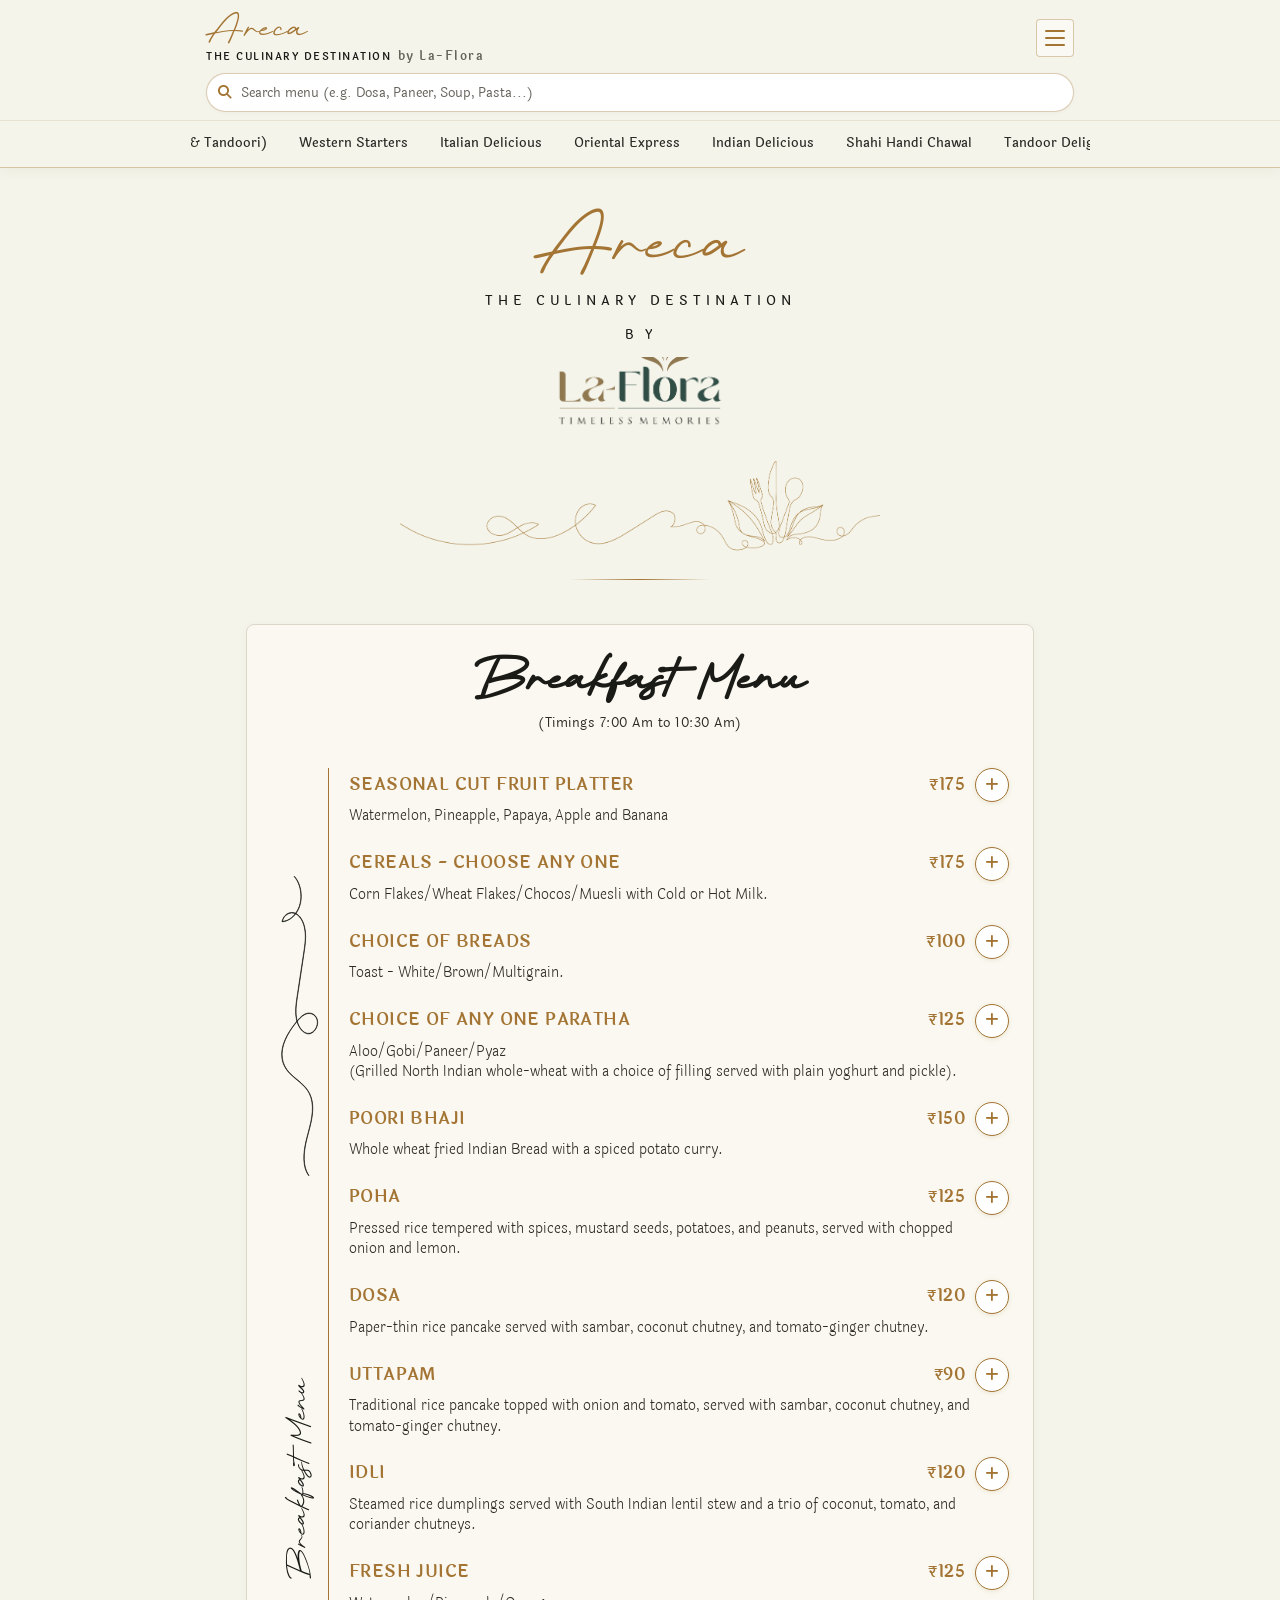
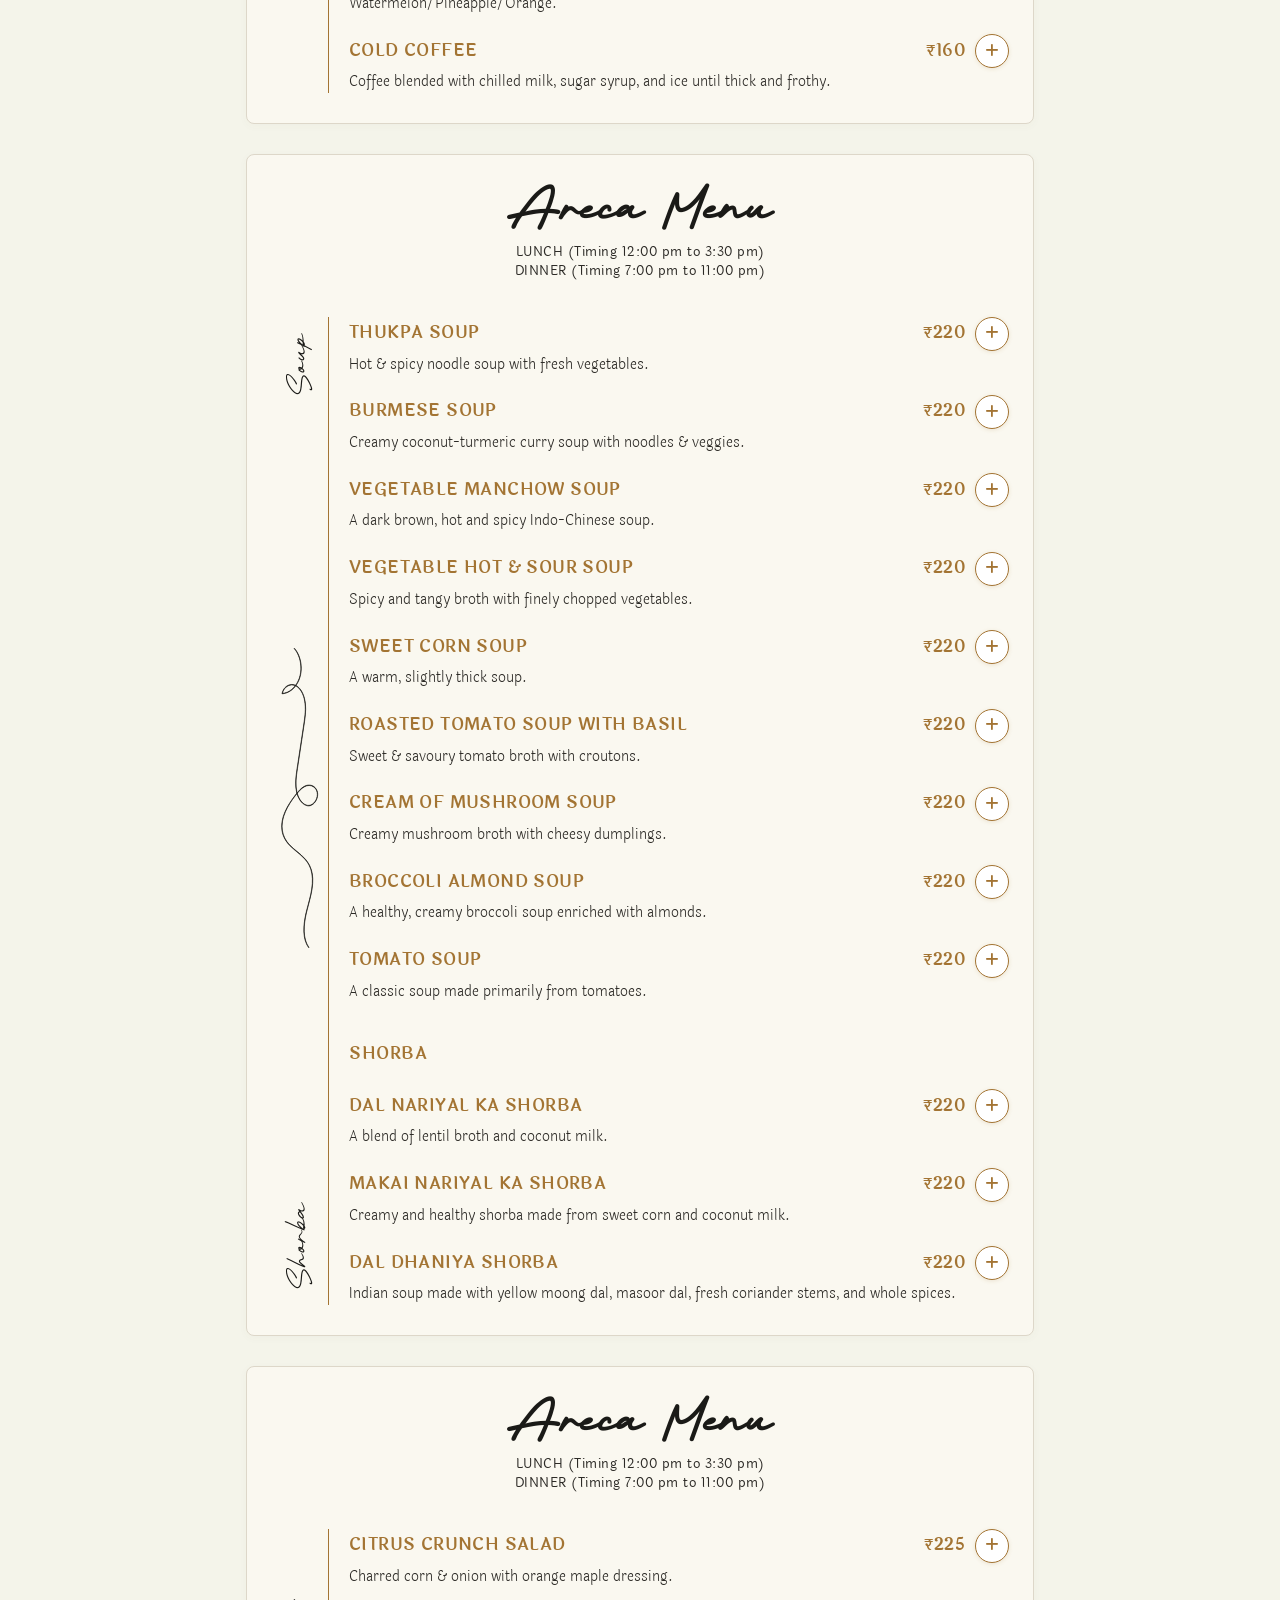
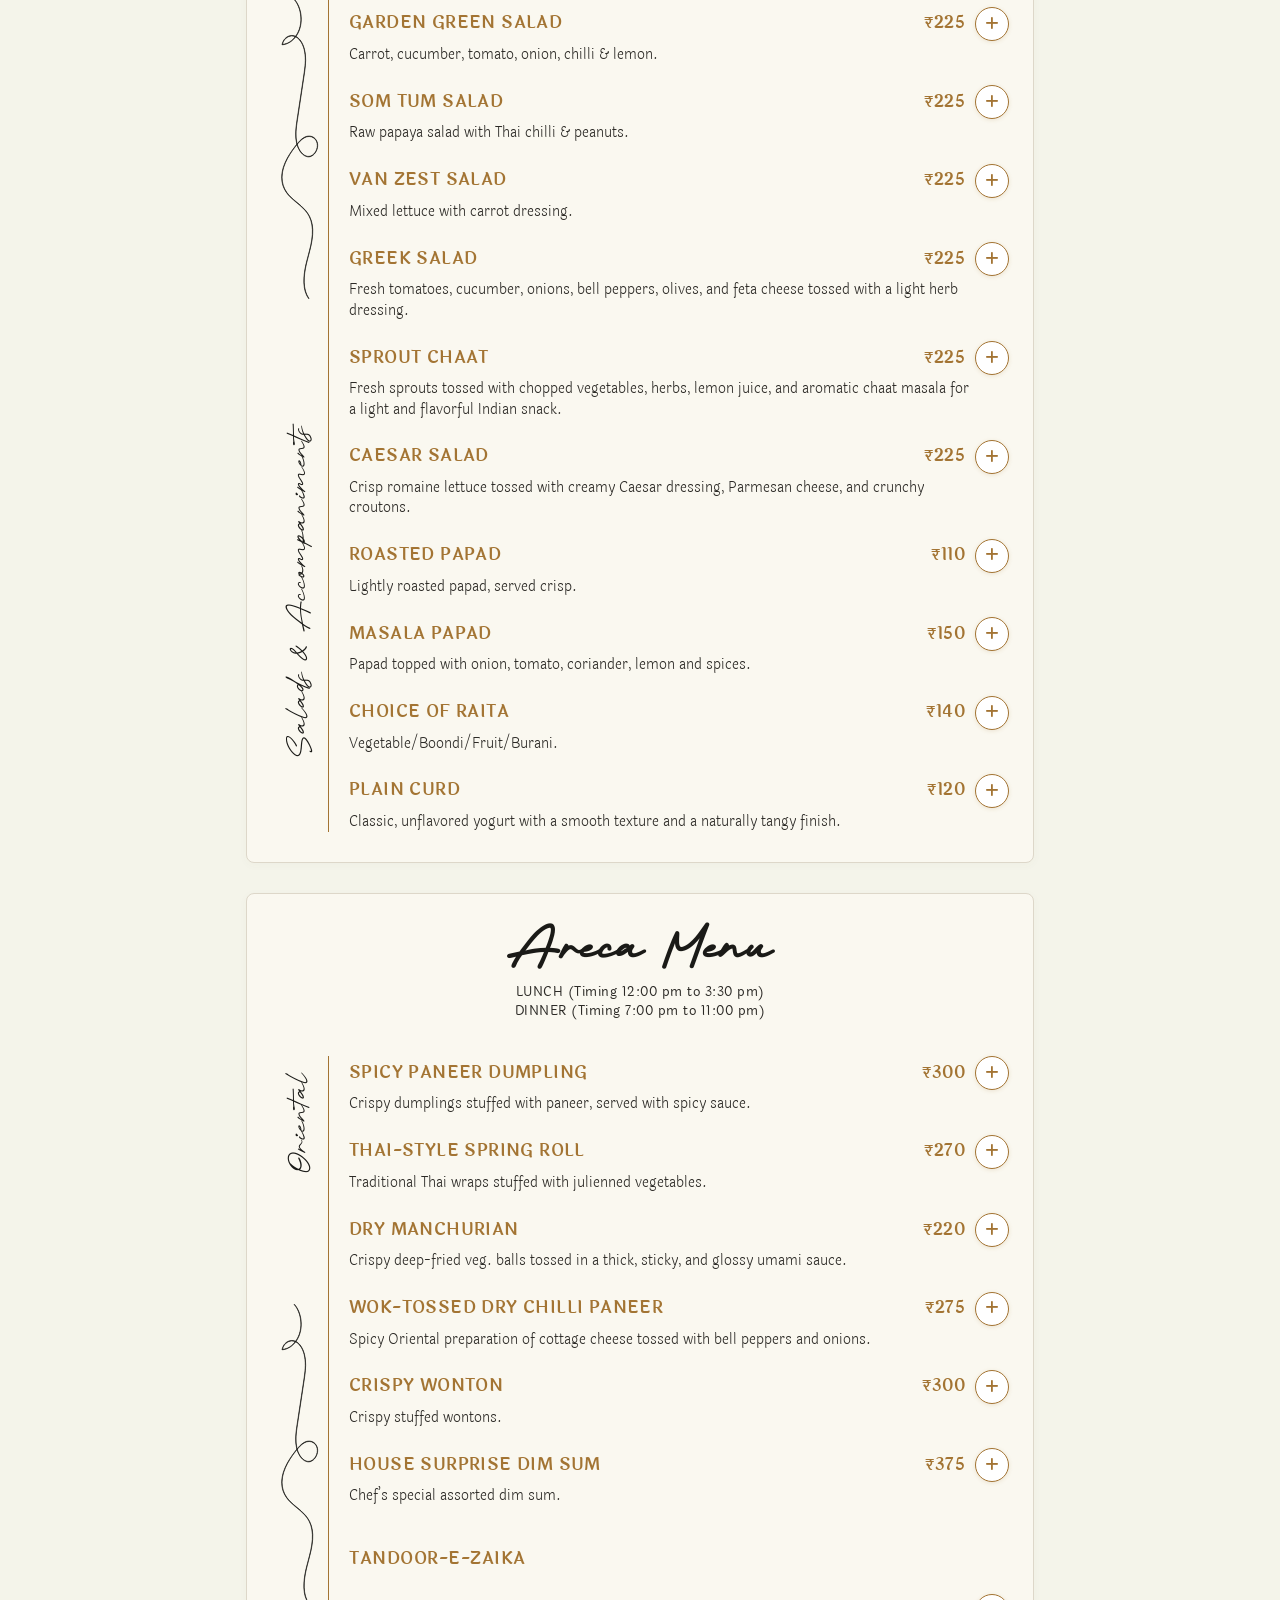
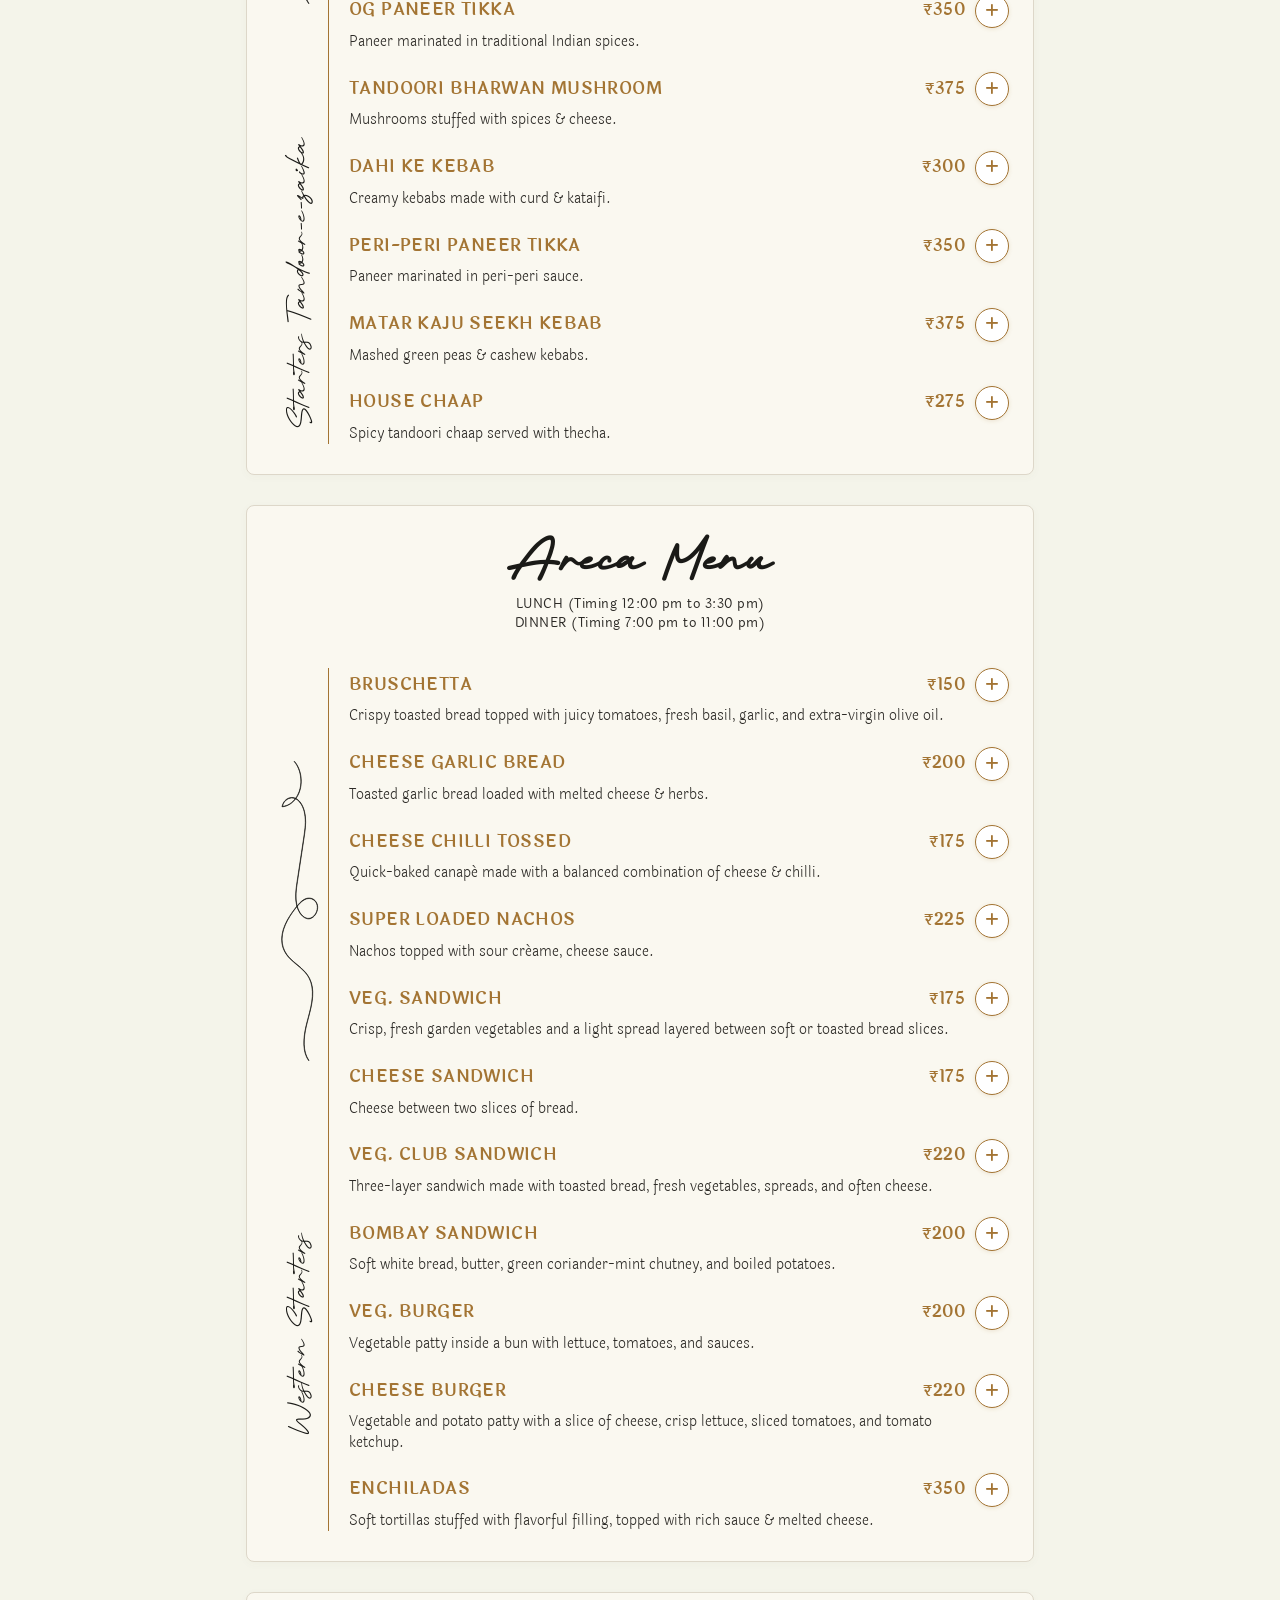
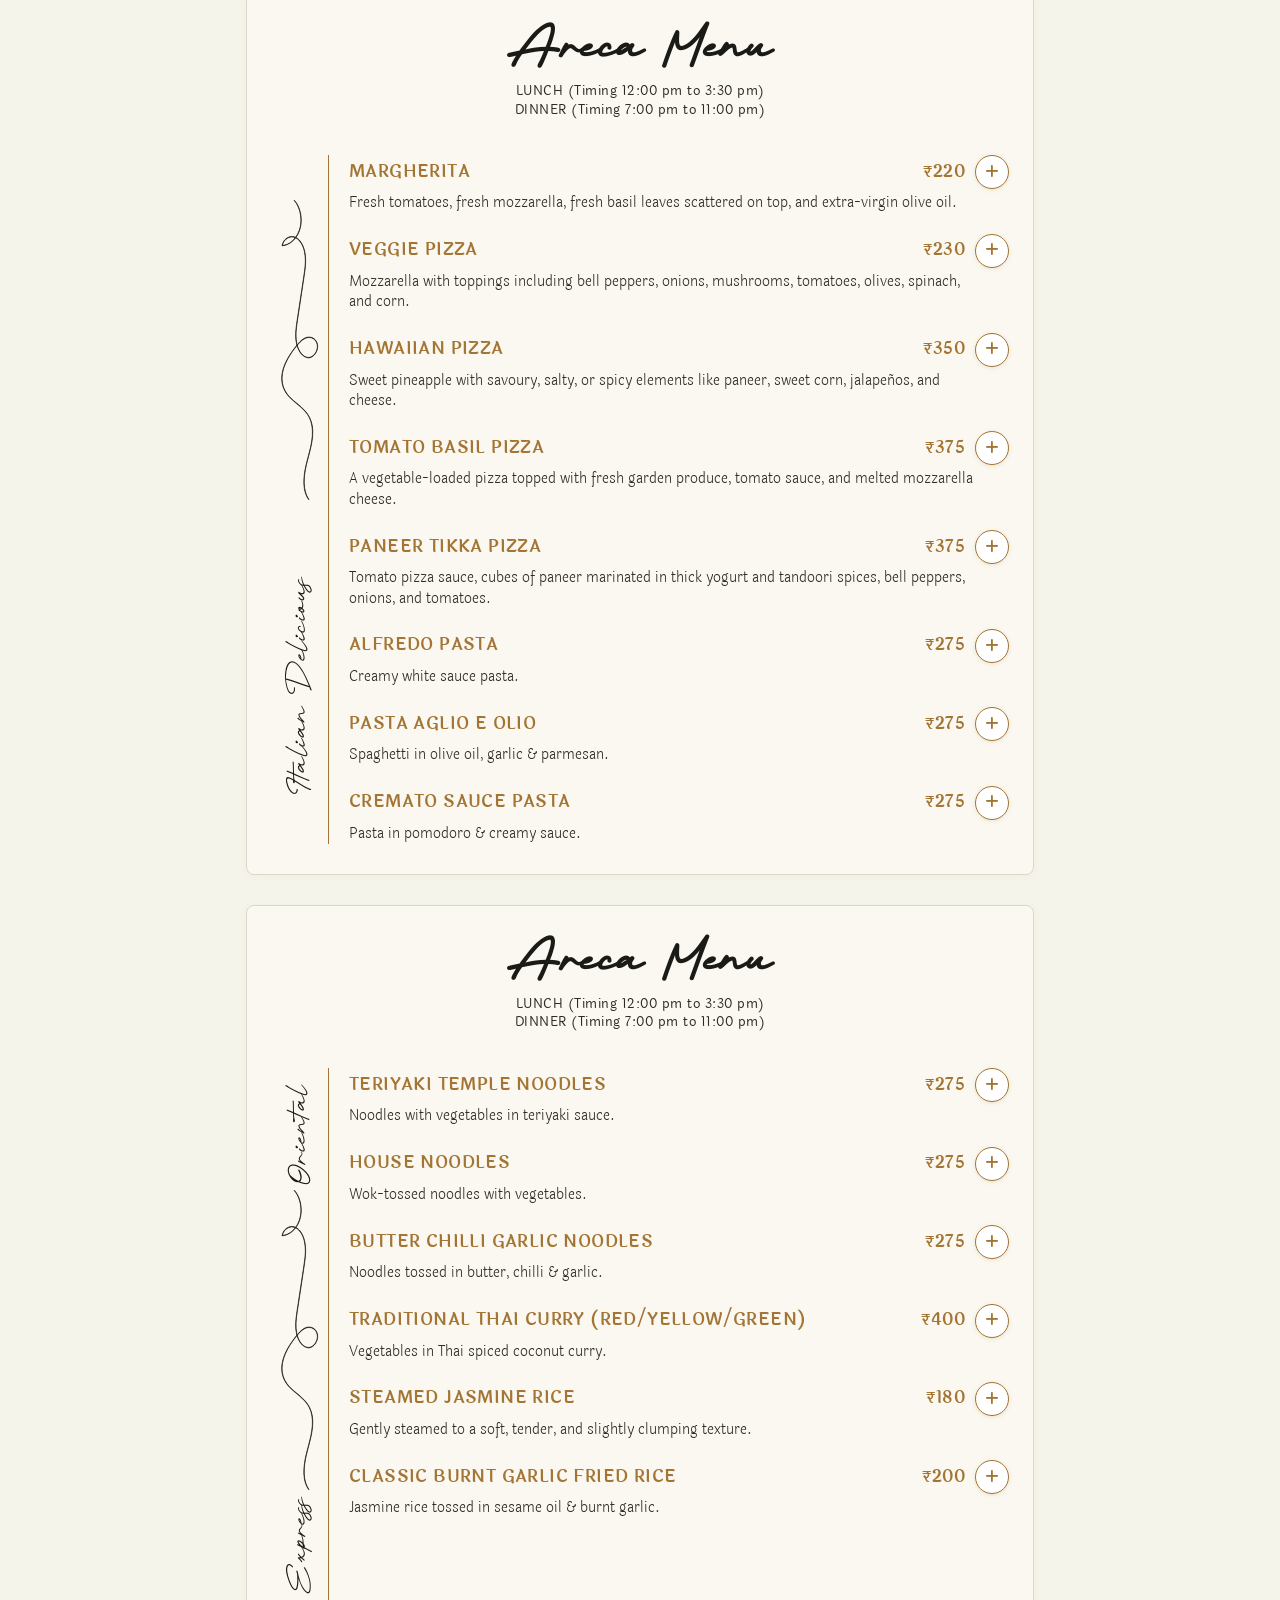
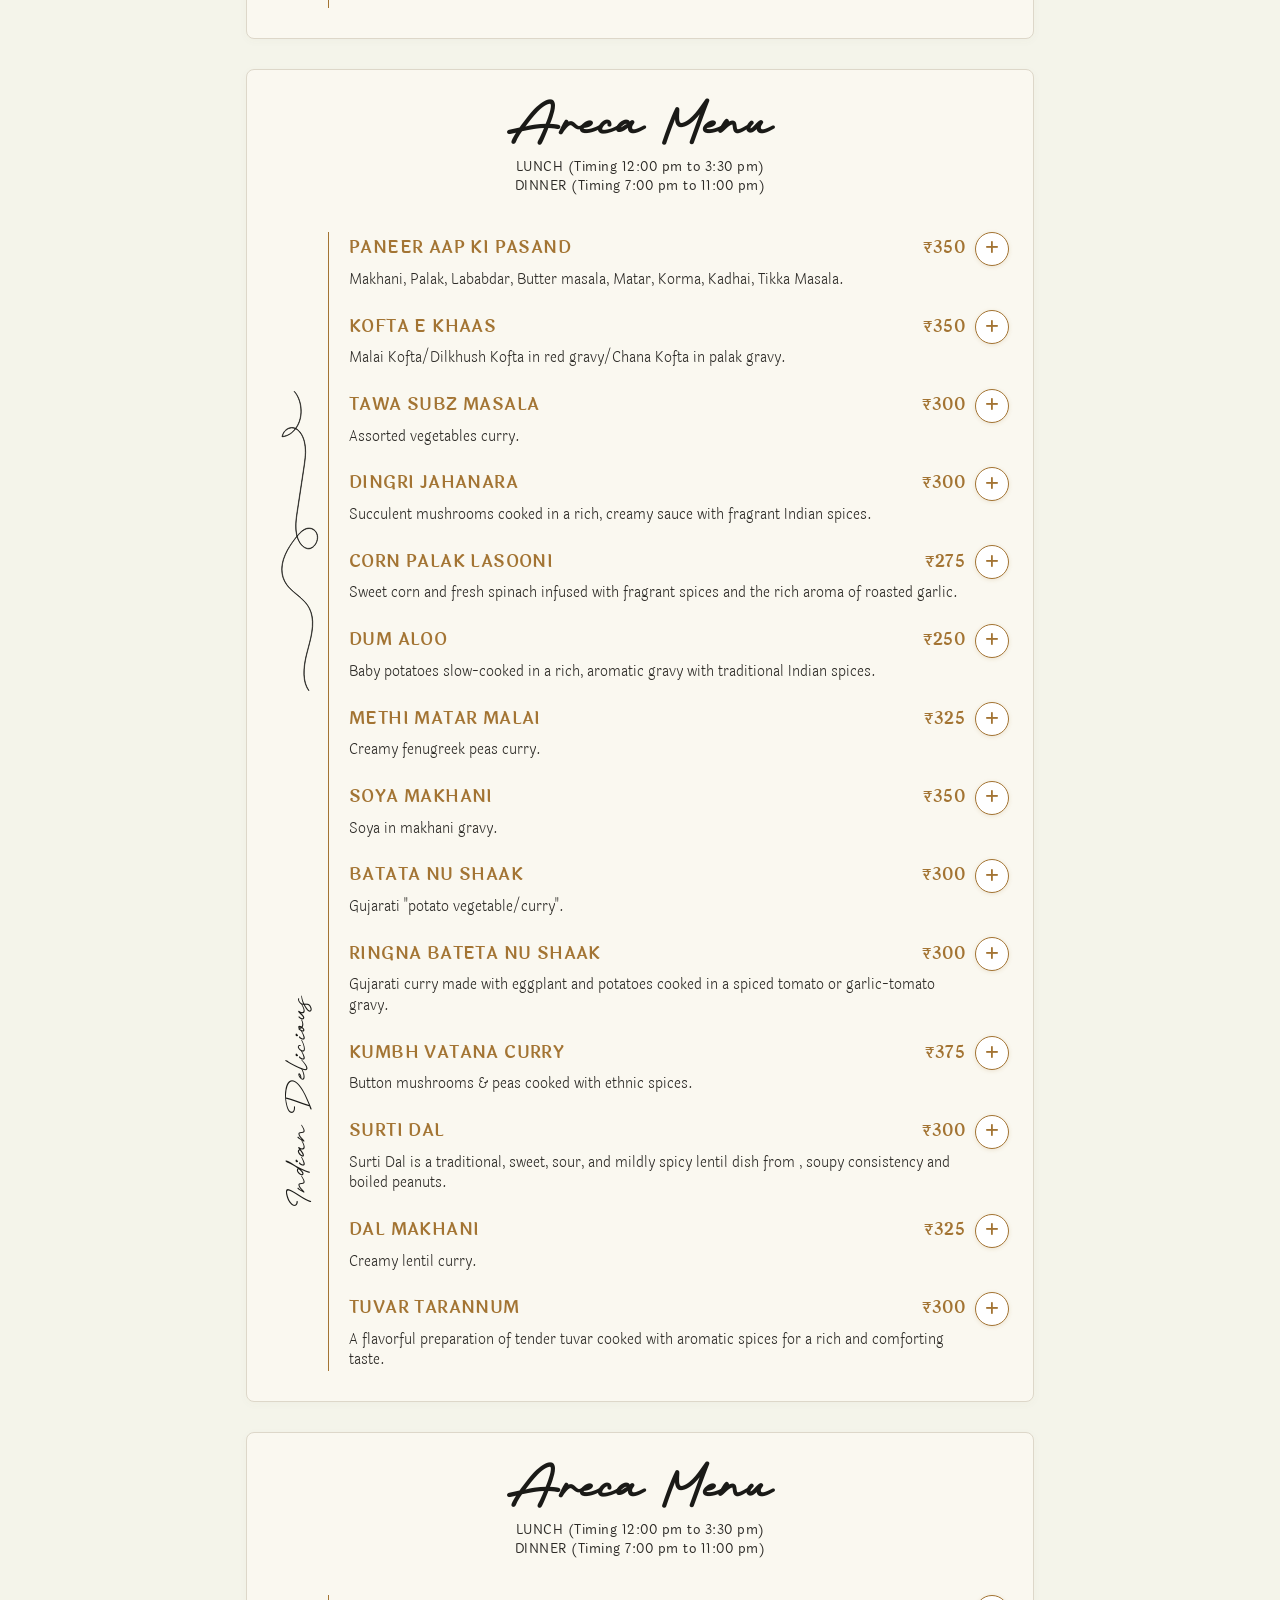
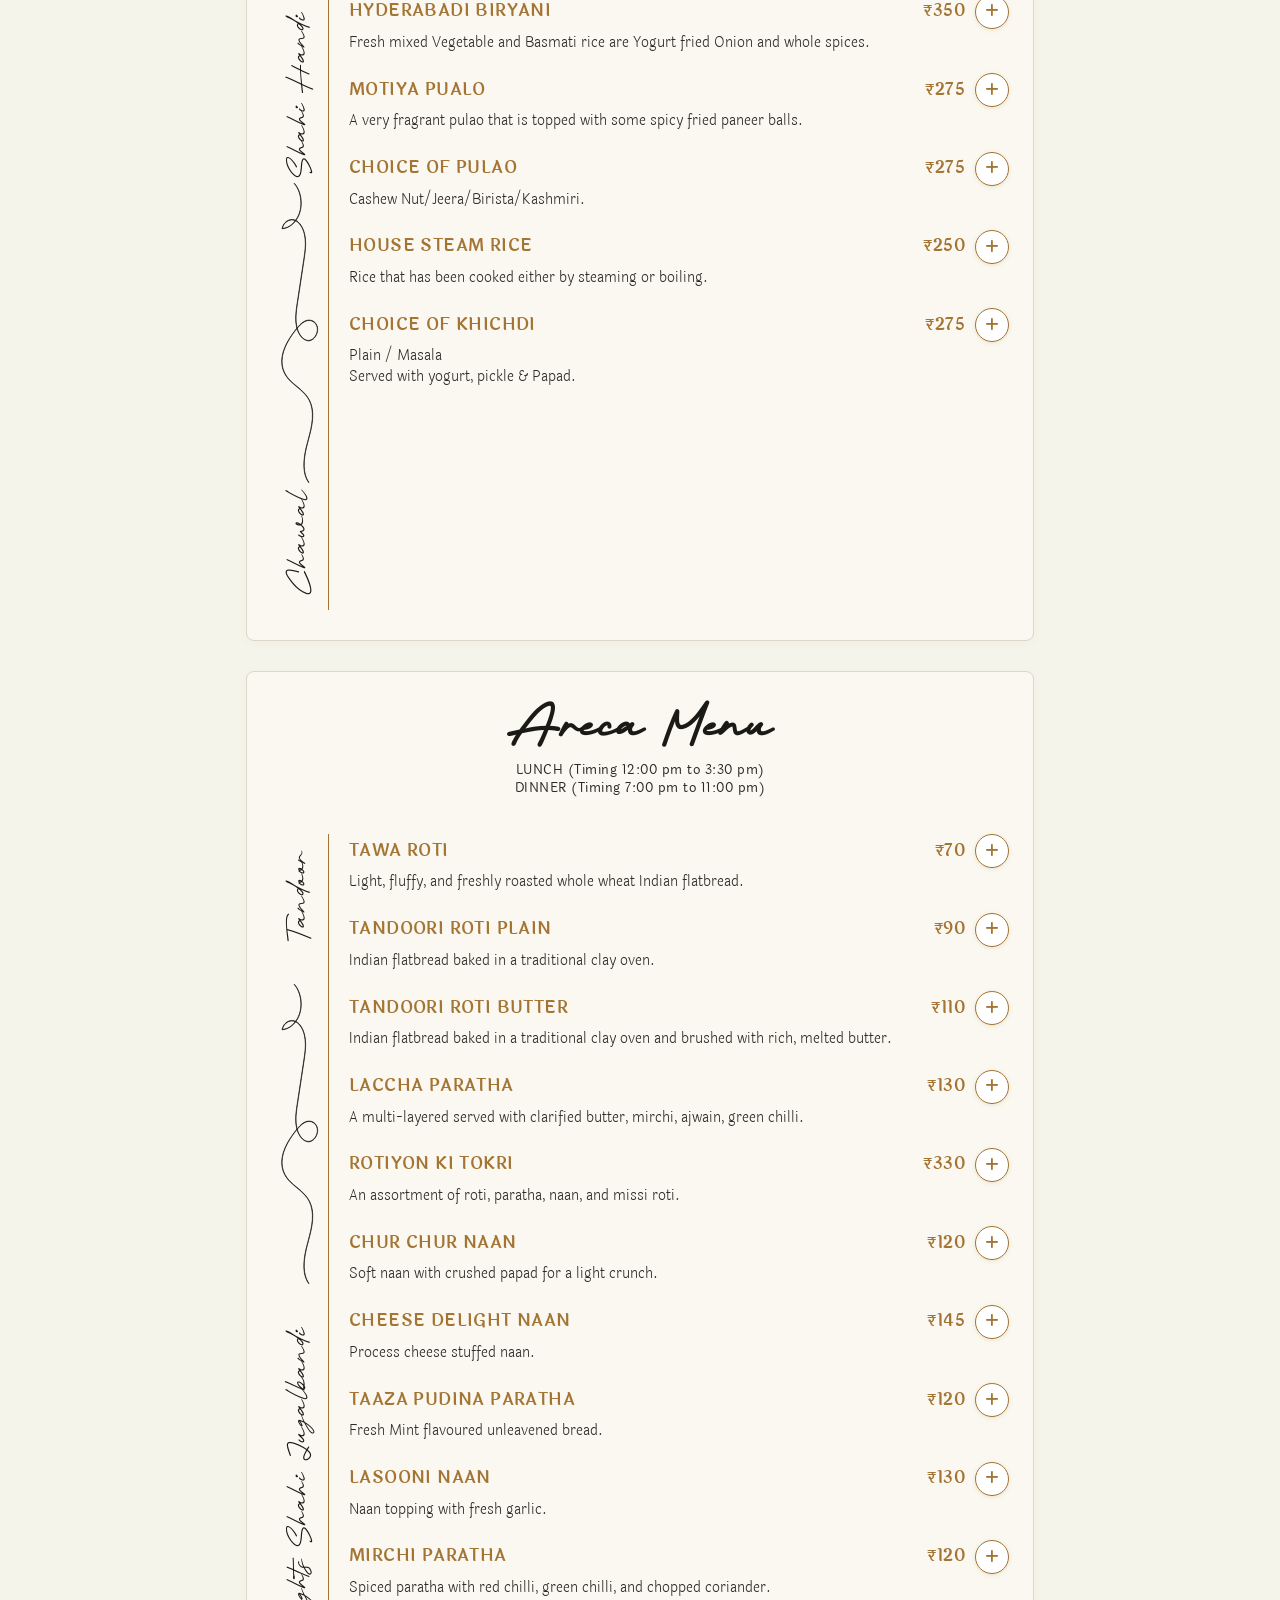
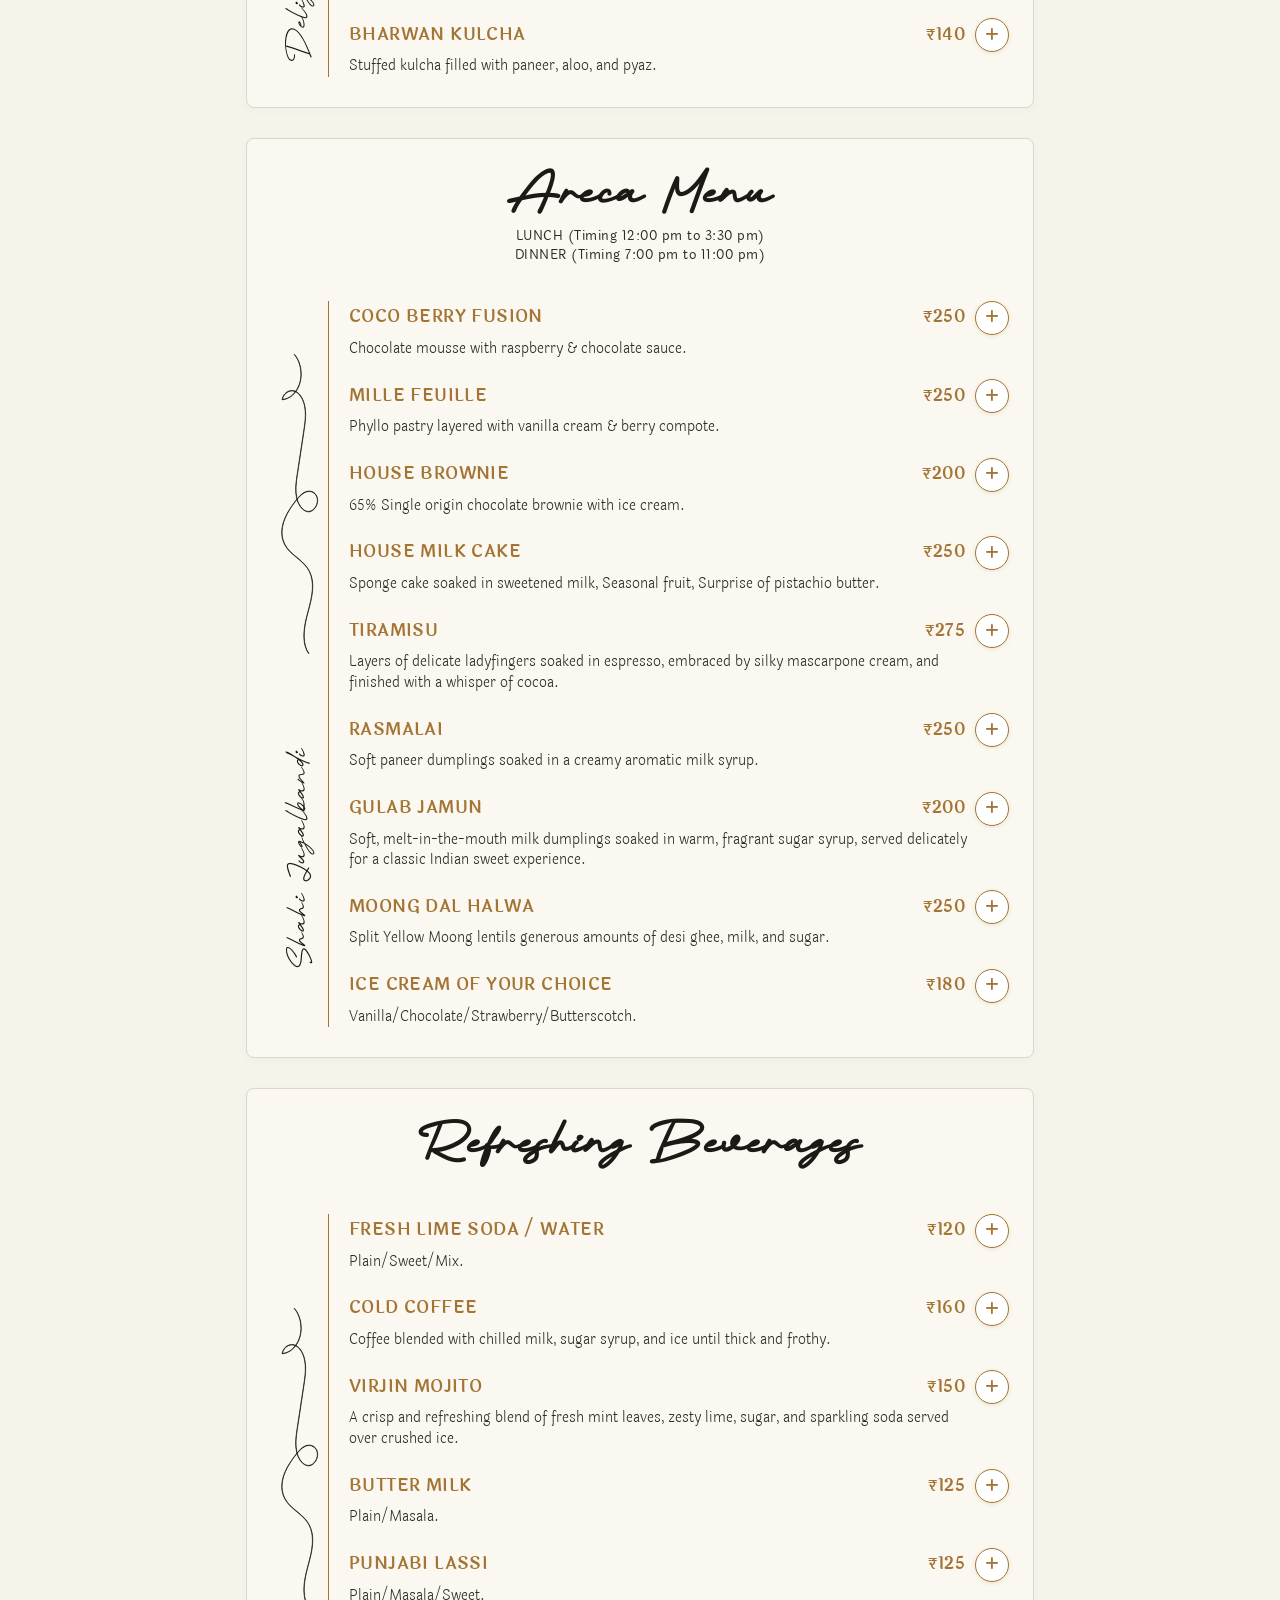
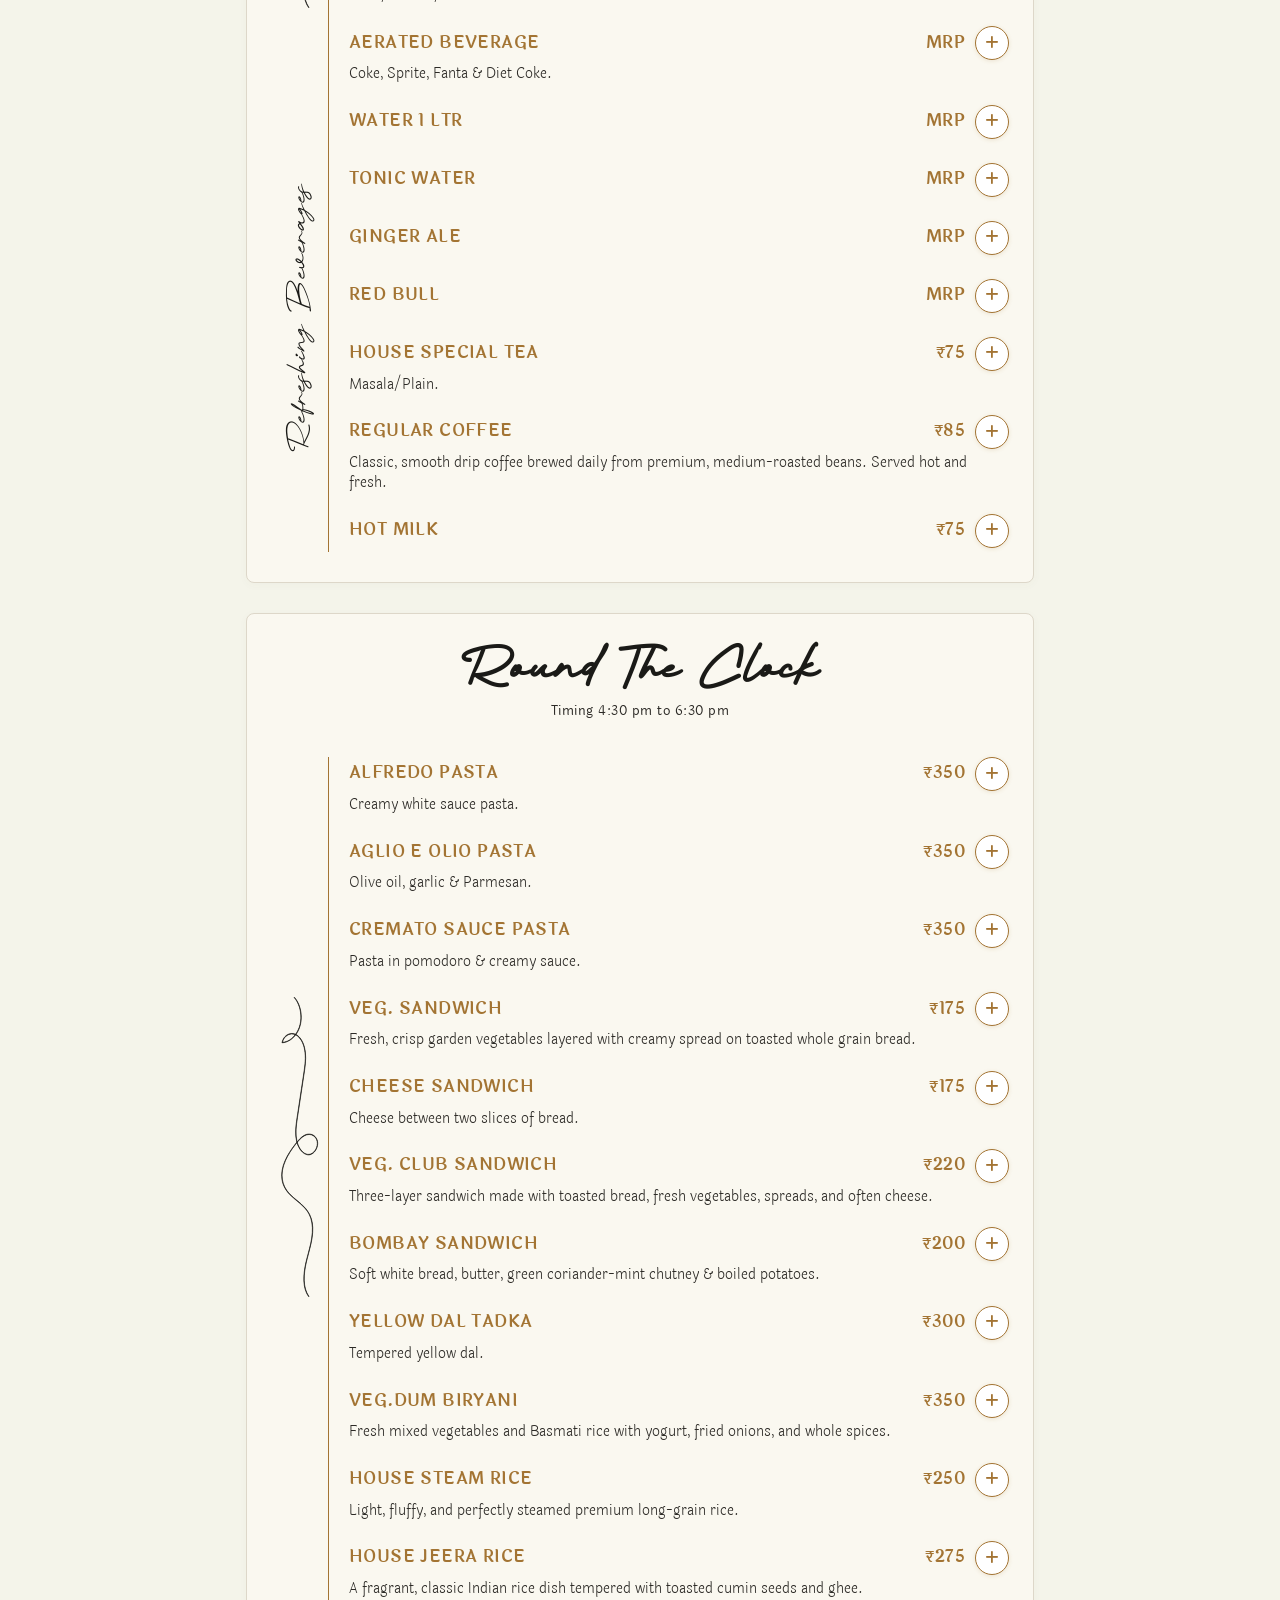
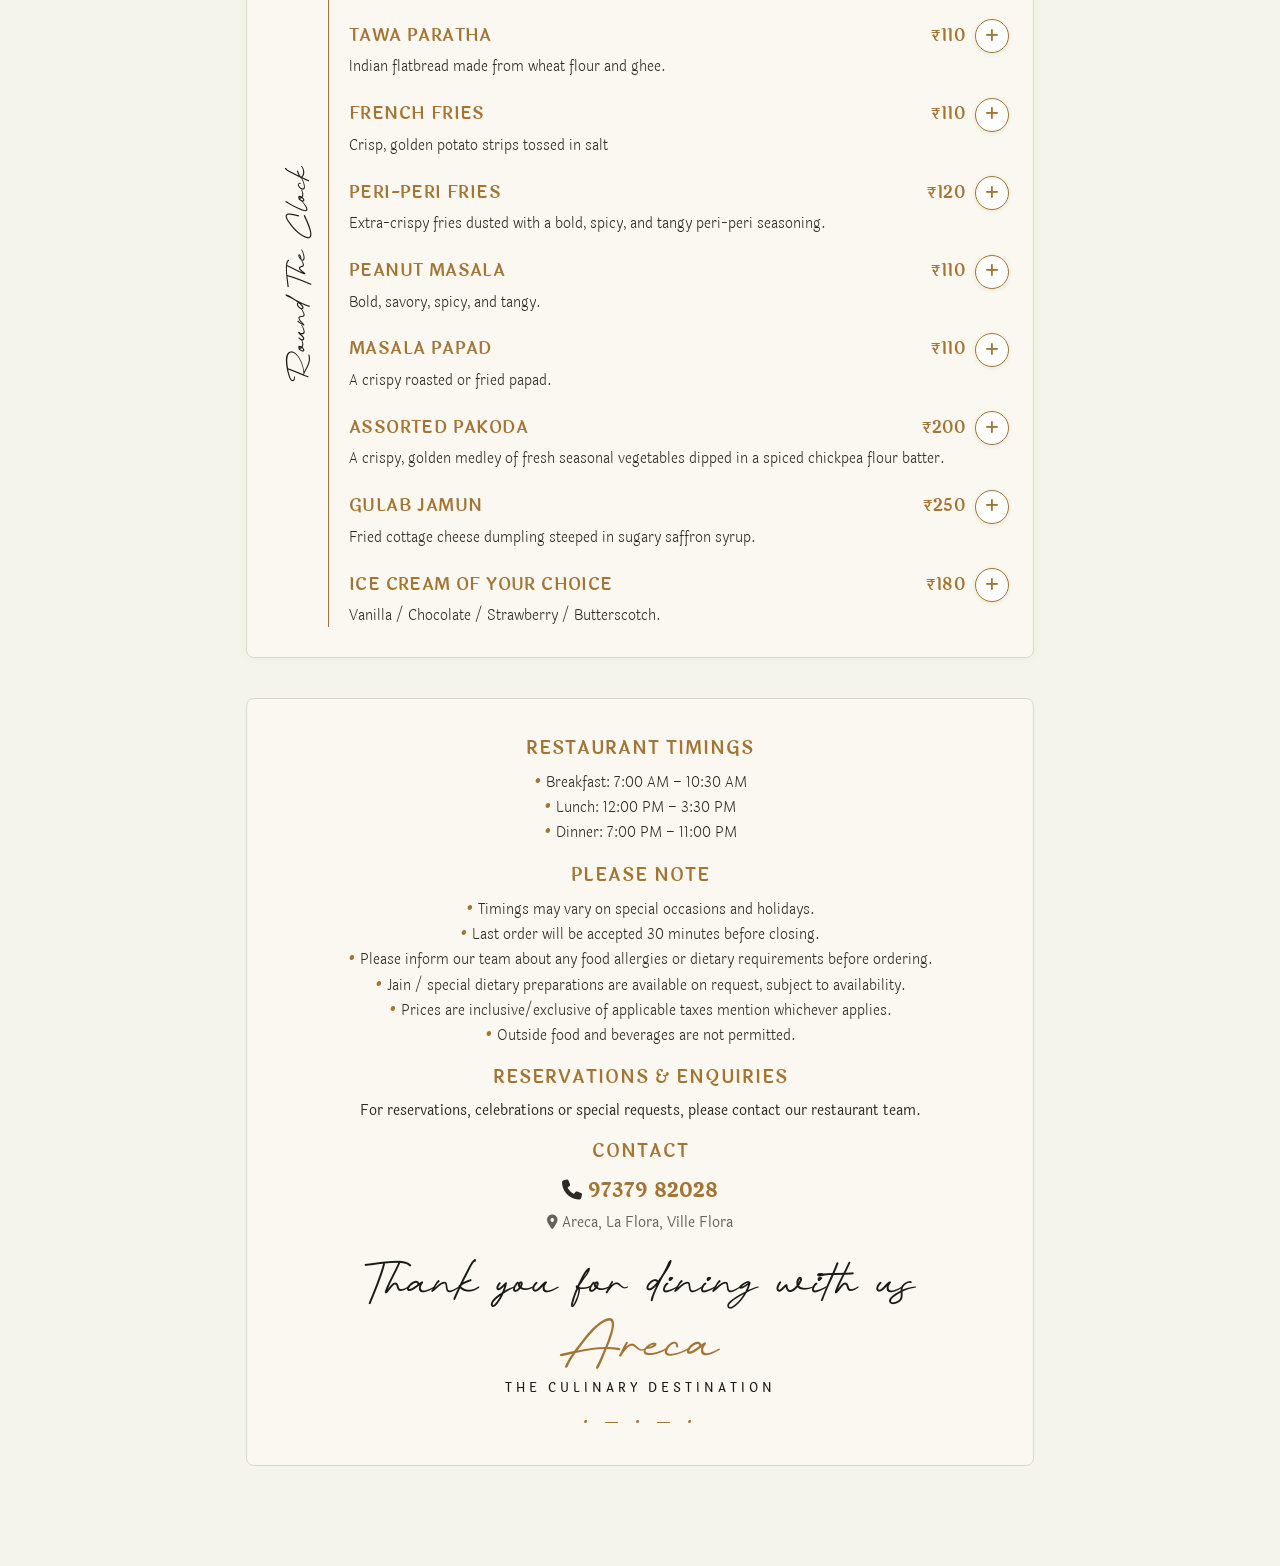
==== commit f66e8bb4: "Enhance selection modal: remove delete button box border, refine staff phrasing to 'our team', and a" ====
--- a/index.html
+++ b/index.html
@@ -25,7 +25,7 @@
     crossorigin="anonymous" referrerpolicy="no-referrer" />
 
   <!-- Versioned Stylesheet to bust browser/mobile cache -->
-  <link rel="stylesheet" href="styles.css?v=3.10.0">
+  <link rel="stylesheet" href="styles.css?v=3.12.0">
 </head>
 
 <body>
@@ -302,7 +302,7 @@
       <div class="modal-body selection-modal-body">
         <div class="selection-helper-banner">
           <i class="fa-solid fa-bell-concierge"></i>
-          <span>Show this shortlist to your waiter when placing your order at the table.</span>
+          <span>Show this shortlist to our team when placing your order at the table.</span>
         </div>
 
         <div class="selection-items-list" id="selectionItemsList">
@@ -347,9 +347,9 @@
   </div>
 
   <!-- Versioned Scripts to bust browser/mobile cache -->
-  <script src="qrcode.min.js?v=3.10.0"></script>
-  <script src="menu-data.js?v=3.10.0"></script>
-  <script src="app.js?v=3.10.0"></script>
+  <script src="qrcode.min.js?v=3.12.0"></script>
+  <script src="menu-data.js?v=3.12.0"></script>
+  <script src="app.js?v=3.12.0"></script>
 </body>
 
 </html>
--- a/styles.css
+++ b/styles.css
@@ -71,6 +71,8 @@
   /* Muted gold/bronze */
   --pdf-gold-subtle: rgba(163, 116, 51, 0.16);
   --pdf-gold-border: rgba(163, 116, 51, 0.38);
+  --pdf-gold-gradient: linear-gradient(135deg, #D4AF6A 0%, #A37433 100%);
+  --pdf-gold-gradient-hover: linear-gradient(135deg, #DFC080 0%, #8F6326 100%);
 
   --pdf-charcoal: #1A1A17;
   /* Exact heading charcoal / black from PDF */
@@ -338,7 +340,7 @@
   position: absolute;
   top: -4px;
   right: -4px;
-  background: var(--pdf-gold);
+  background: var(--pdf-gold-gradient);
   color: #FFFFFF;
   font-size: 0.65rem;
   font-weight: 700;
@@ -462,10 +464,11 @@
 }
 
 .cat-nav-link.active {
-  background: var(--pdf-gold);
+  background: var(--pdf-gold-gradient);
   color: #FFFFFF;
   border-color: var(--pdf-gold);
   font-weight: 600;
+  box-shadow: 0 2px 8px rgba(163, 116, 51, 0.28);
 }
 
 /* ==========================================================================
@@ -800,9 +803,10 @@
 
 .btn-add-select:hover,
 .btn-add-select:active {
-  background: var(--pdf-gold);
+  background: var(--pdf-gold-gradient);
   color: #FFFFFF;
-  transform: scale(1.06);
+  border-color: var(--pdf-gold);
+  transform: scale(1.08);
 }
 
 .dish-qty-control {
@@ -908,12 +912,13 @@
 }
 
 .selection-badge {
-  background: var(--pdf-gold);
+  background: var(--pdf-gold-gradient);
   color: #FFFFFF;
   font-weight: 700;
   font-size: 0.75rem;
   padding: 2px 8px;
   border-radius: 999px;
+  box-shadow: 0 1px 4px rgba(0, 0, 0, 0.25);
 }
 
 .selection-title-text {
@@ -933,7 +938,7 @@
 }
 
 .selection-view-btn {
-  background: var(--pdf-gold);
+  background: var(--pdf-gold-gradient);
   color: #FFFFFF;
   border: none;
   border-radius: var(--radius-full);
@@ -944,11 +949,13 @@
   display: inline-flex;
   align-items: center;
   gap: 6px;
+  box-shadow: 0 2px 8px rgba(163, 116, 51, 0.35);
   transition: var(--transition);
 }
 
 .selection-view-btn:hover {
-  background: var(--pdf-gold-dark);
+  background: var(--pdf-gold-gradient-hover);
+  transform: translateY(-1px);
 }
 
 /* ==========================================================================
@@ -1119,7 +1126,7 @@
 }
 
 .drawer-selection-count {
-  background: var(--pdf-gold);
+  background: var(--pdf-gold-gradient);
   color: #FFFFFF;
   font-size: 0.72rem;
   font-weight: 700;
@@ -1528,20 +1535,65 @@
 
 .selection-item-info {
   flex: 1;
+  min-width: 0;
 }
 
 .selection-item-name {
   font-family: var(--font-serif);
-  font-size: 0.95rem;
+  font-size: 0.92rem;
   font-weight: 600;
   color: var(--pdf-gold);
   text-transform: uppercase;
+  word-break: break-word;
 }
 
 .selection-item-rate {
   font-size: 0.78rem;
   color: var(--pdf-muted-text);
-  margin-top: 1px;
+  margin-top: 2px;
+}
+
+.selection-item-right {
+  display: flex;
+  align-items: center;
+  gap: 10px;
+  flex-shrink: 0;
+}
+
+.selection-item-total {
+  font-family: var(--font-sans);
+  font-weight: 700;
+  font-size: 0.95rem;
+  color: var(--pdf-charcoal);
+  min-width: 44px;
+  text-align: right;
+}
+
+.btn-remove-item {
+  background: transparent !important;
+  border: none !important;
+  outline: none !important;
+  box-shadow: none !important;
+  padding: 6px;
+  margin: 0;
+  color: #9C948A;
+  cursor: pointer;
+  display: inline-flex;
+  align-items: center;
+  justify-content: center;
+  font-size: 0.95rem;
+  line-height: 1;
+  border-radius: var(--radius-full);
+  transition: color 0.2s ease, background-color 0.2s ease, transform 0.15s ease;
+  -webkit-appearance: none;
+  appearance: none;
+}
+
+.btn-remove-item:hover,
+.btn-remove-item:active {
+  color: #B91C1C !important;
+  background-color: rgba(185, 28, 28, 0.08) !important;
+  transform: scale(1.12);
 }
 
 .selection-empty-notice {
@@ -1608,29 +1660,45 @@
 }
 
 .btn-clear-selection {
-  background: none;
-  border: 1px solid var(--pdf-line);
-  color: var(--pdf-muted-text);
-  padding: 6px 12px;
+  background: transparent;
+  border: 1px solid var(--pdf-gold-border);
+  color: var(--pdf-charcoal);
+  padding: 7px 14px;
   border-radius: var(--radius-full);
   cursor: pointer;
-  font-size: 0.78rem;
+  font-size: 0.8rem;
+  font-weight: 500;
+  display: inline-flex;
+  align-items: center;
+  gap: 5px;
+  transition: var(--transition);
 }
 
 .btn-clear-selection:hover {
   color: #B91C1C;
   border-color: #B91C1C;
+  background: rgba(185, 28, 28, 0.05);
 }
 
 .btn-continue-browsing {
-  background: var(--pdf-gold);
+  background: var(--pdf-gold-gradient);
   color: #FFFFFF;
-  border: none;
-  padding: 6px 14px;
+  border: 1px solid rgba(163, 116, 51, 0.3);
+  padding: 8px 18px;
   border-radius: var(--radius-full);
   cursor: pointer;
-  font-size: 0.82rem;
-  font-weight: 600;
+  font-size: 0.84rem;
+  font-weight: 600;
+  letter-spacing: 0.3px;
+  white-space: nowrap;
+  box-shadow: 0 2px 8px rgba(163, 116, 51, 0.28);
+  transition: var(--transition);
+}
+
+.btn-continue-browsing:hover {
+  background: var(--pdf-gold-gradient-hover);
+  transform: translateY(-1px);
+  box-shadow: 0 4px 12px rgba(163, 116, 51, 0.35);
 }
 
 /* ==========================================================================
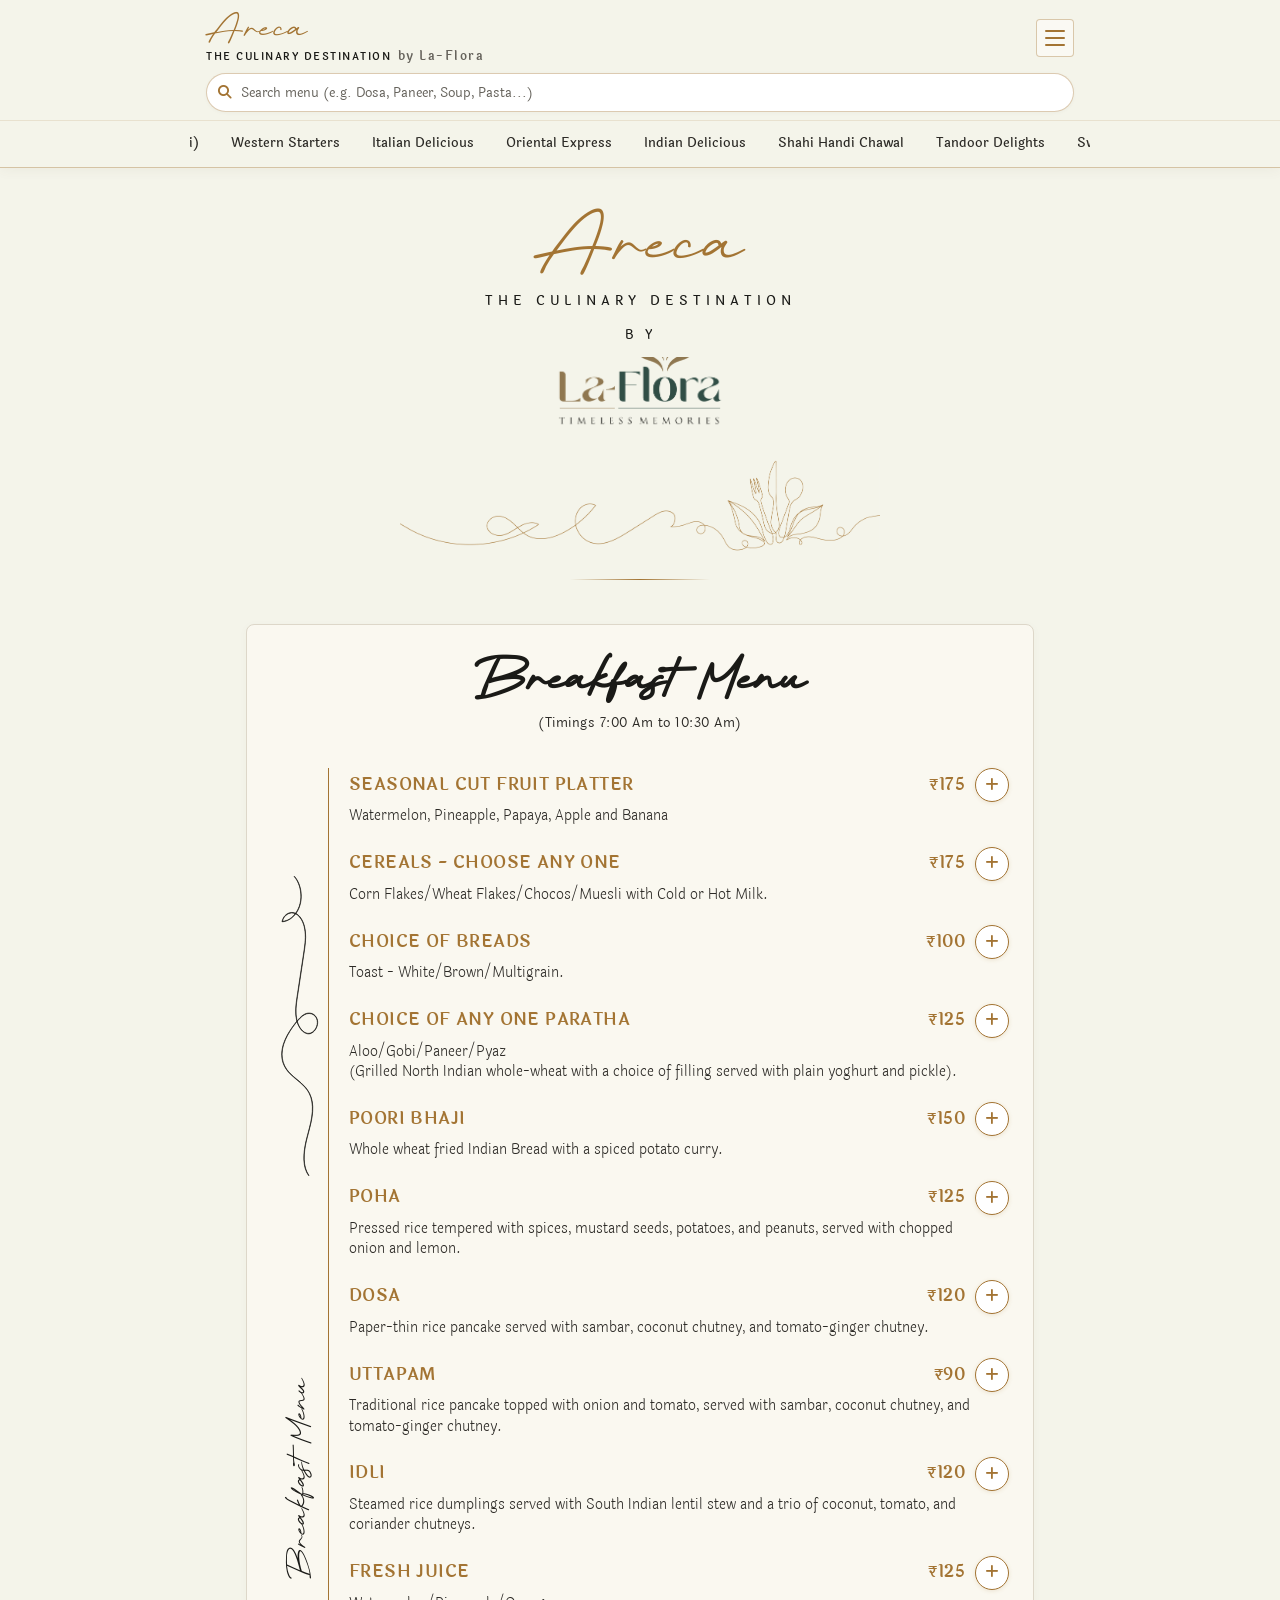
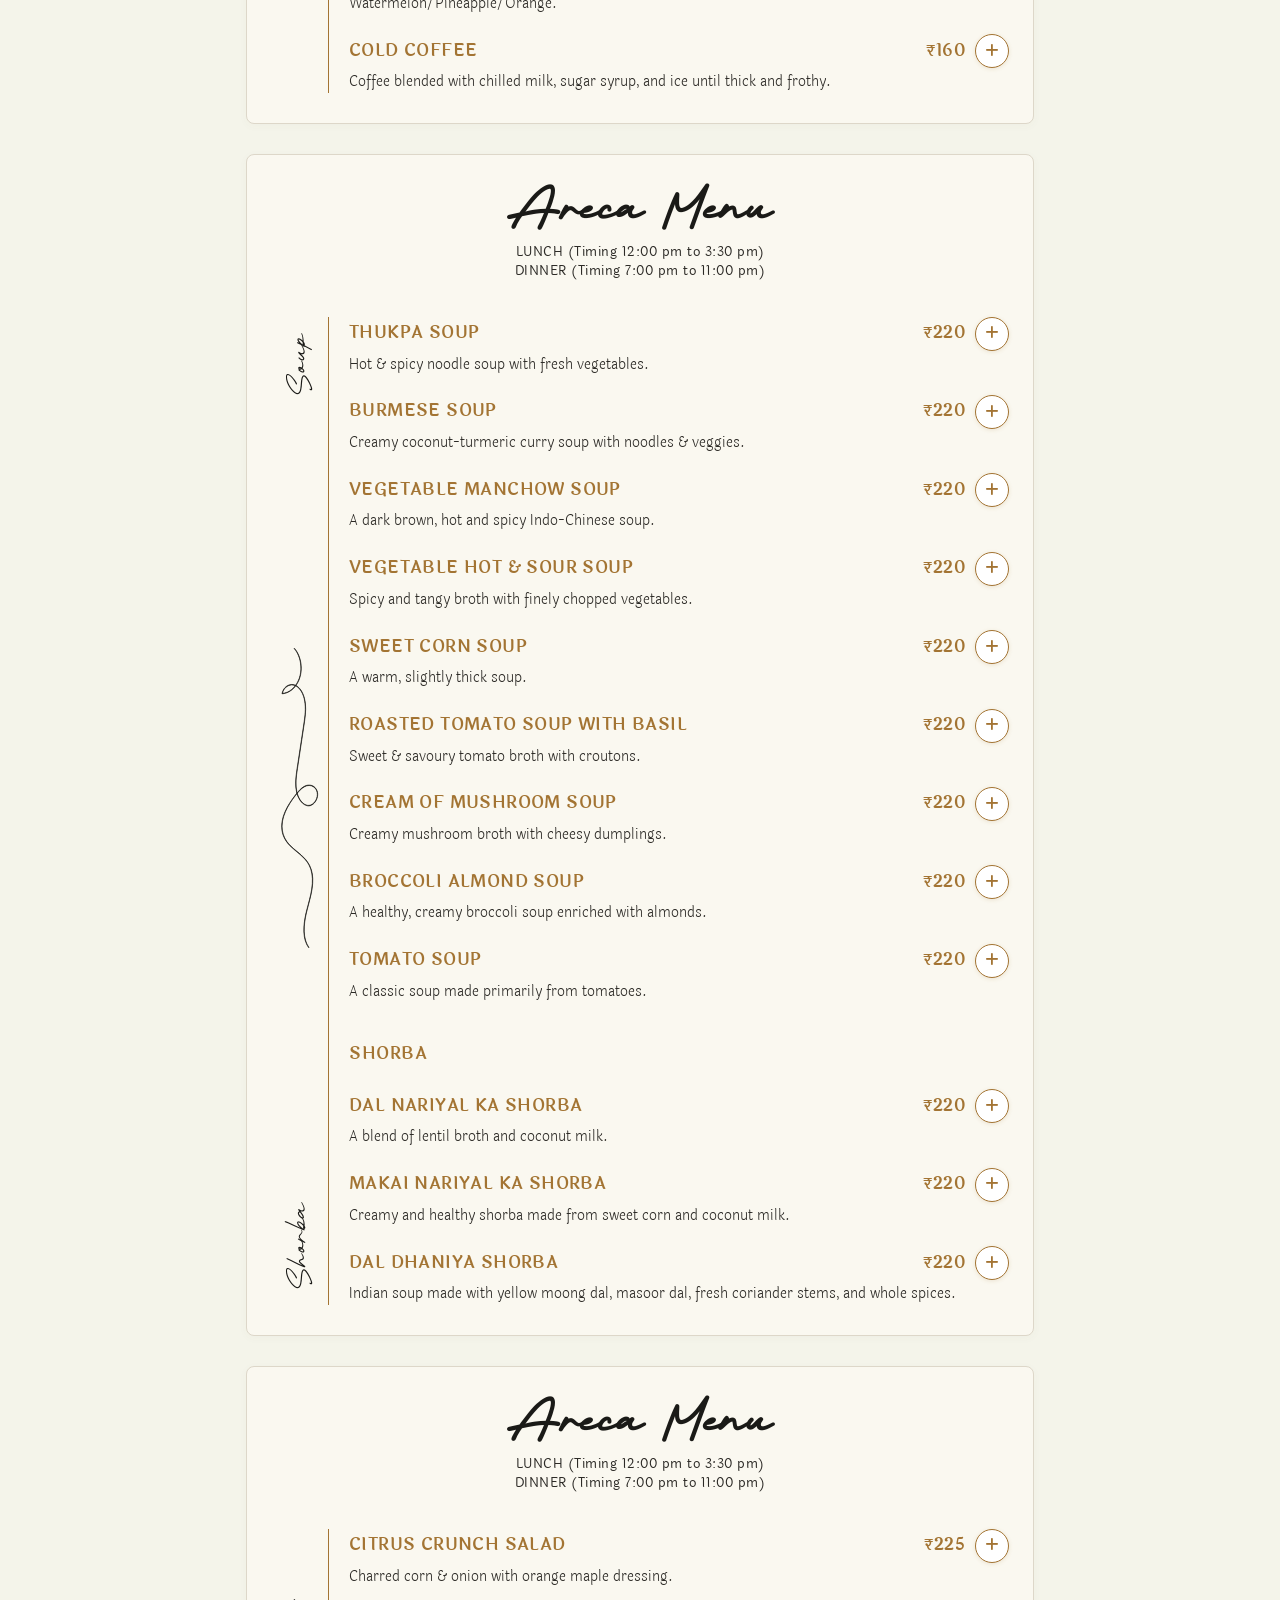
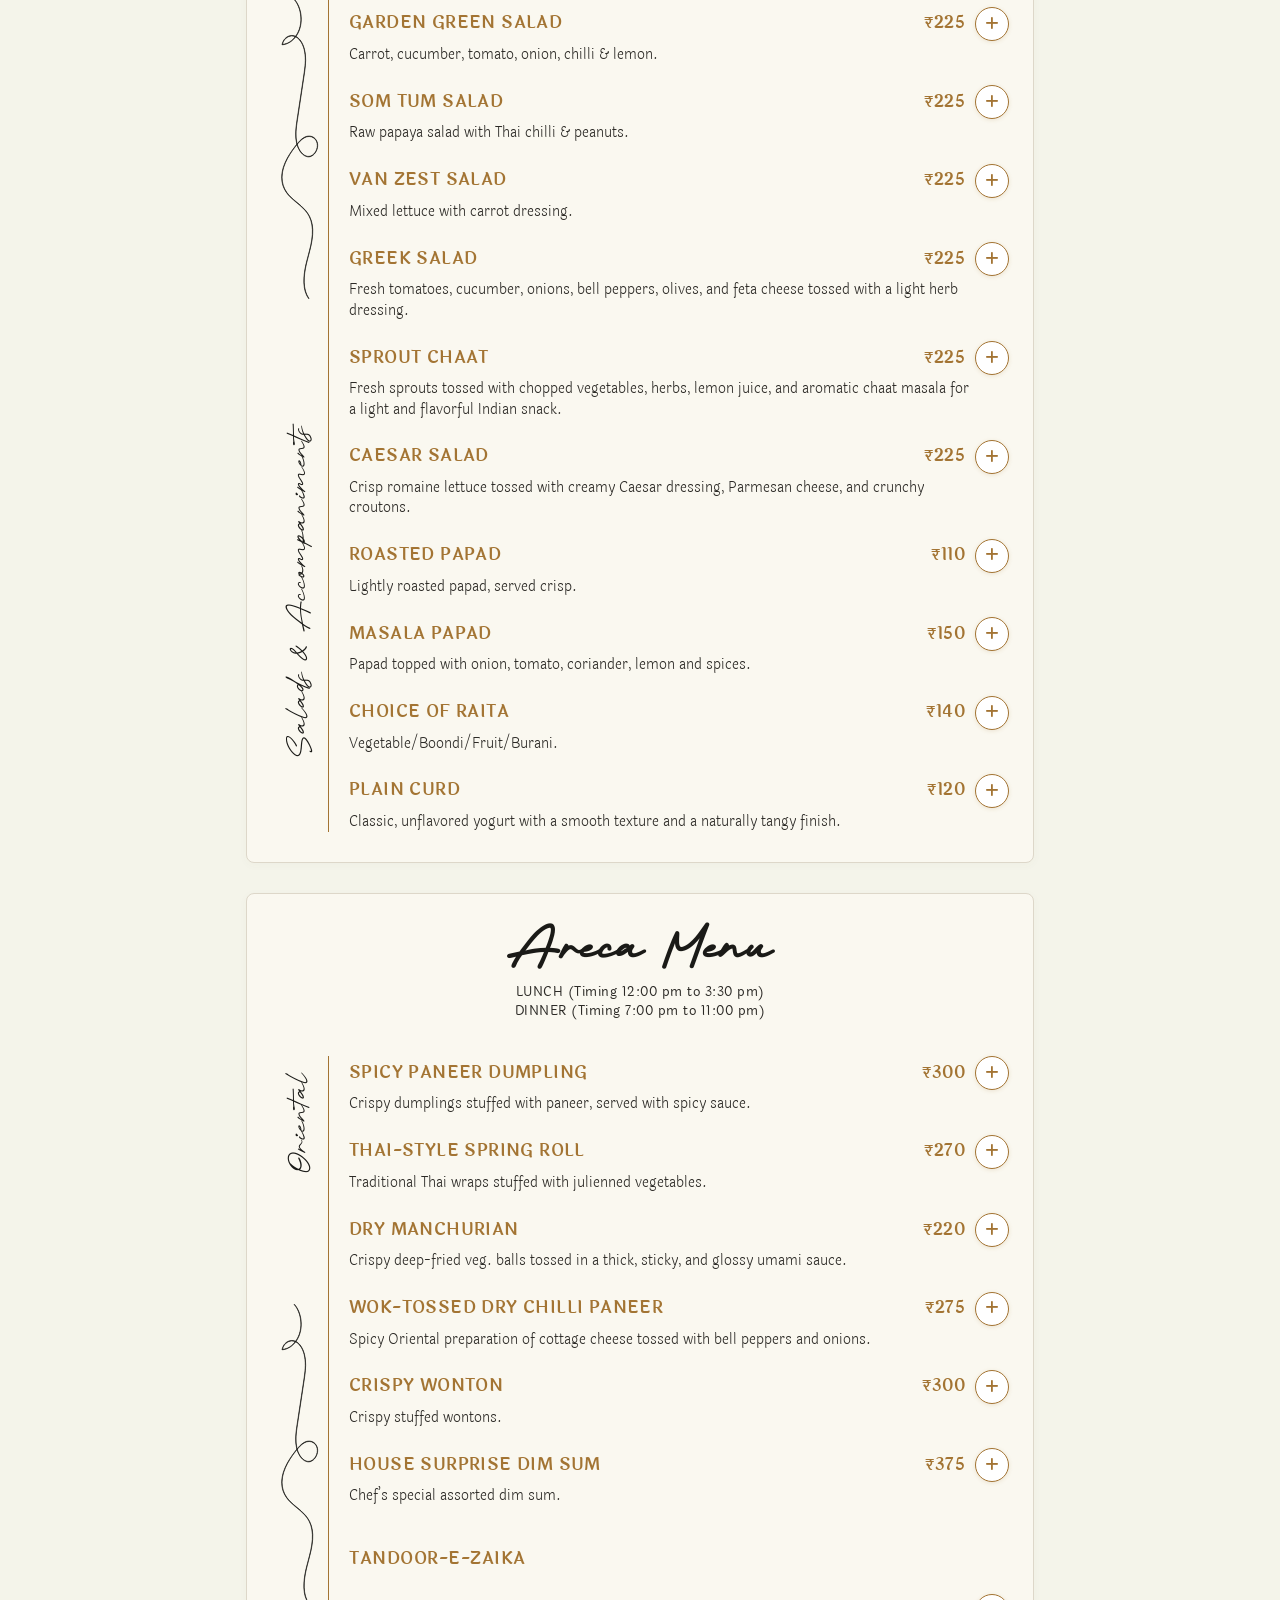
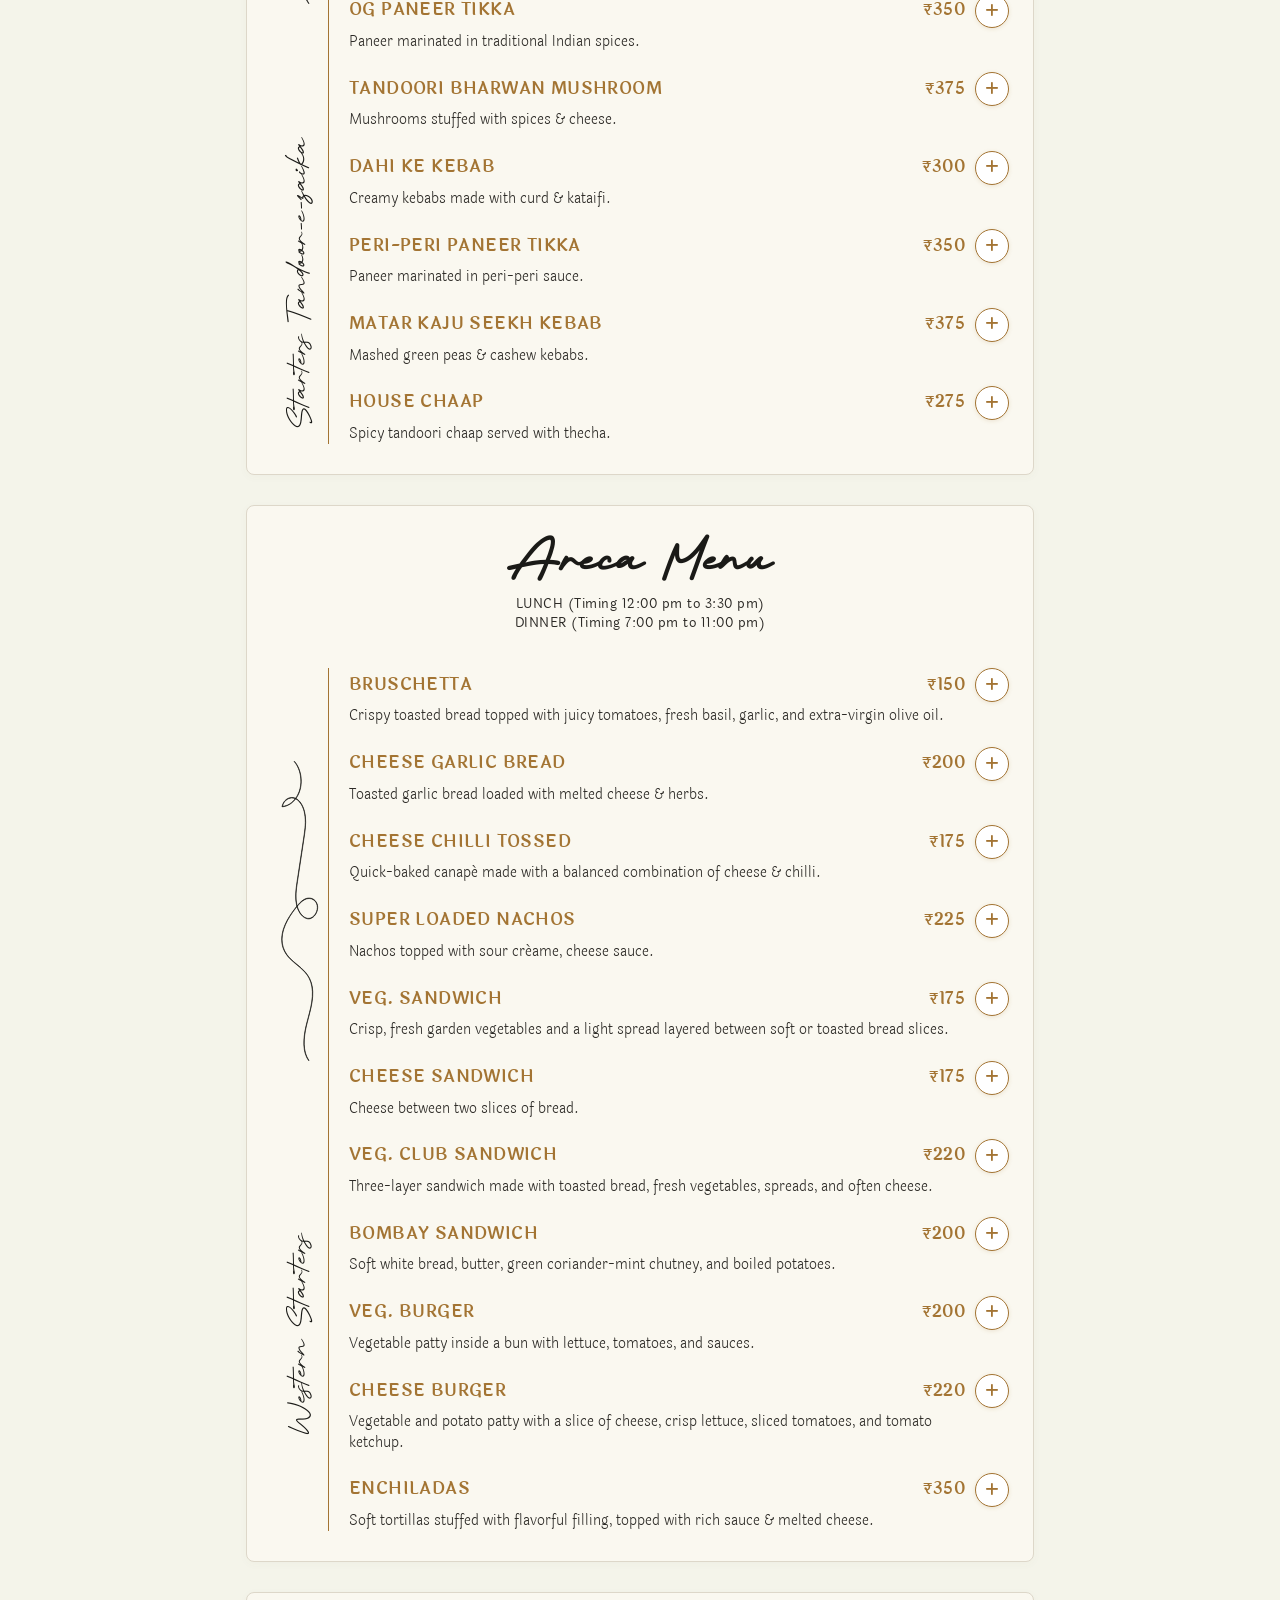
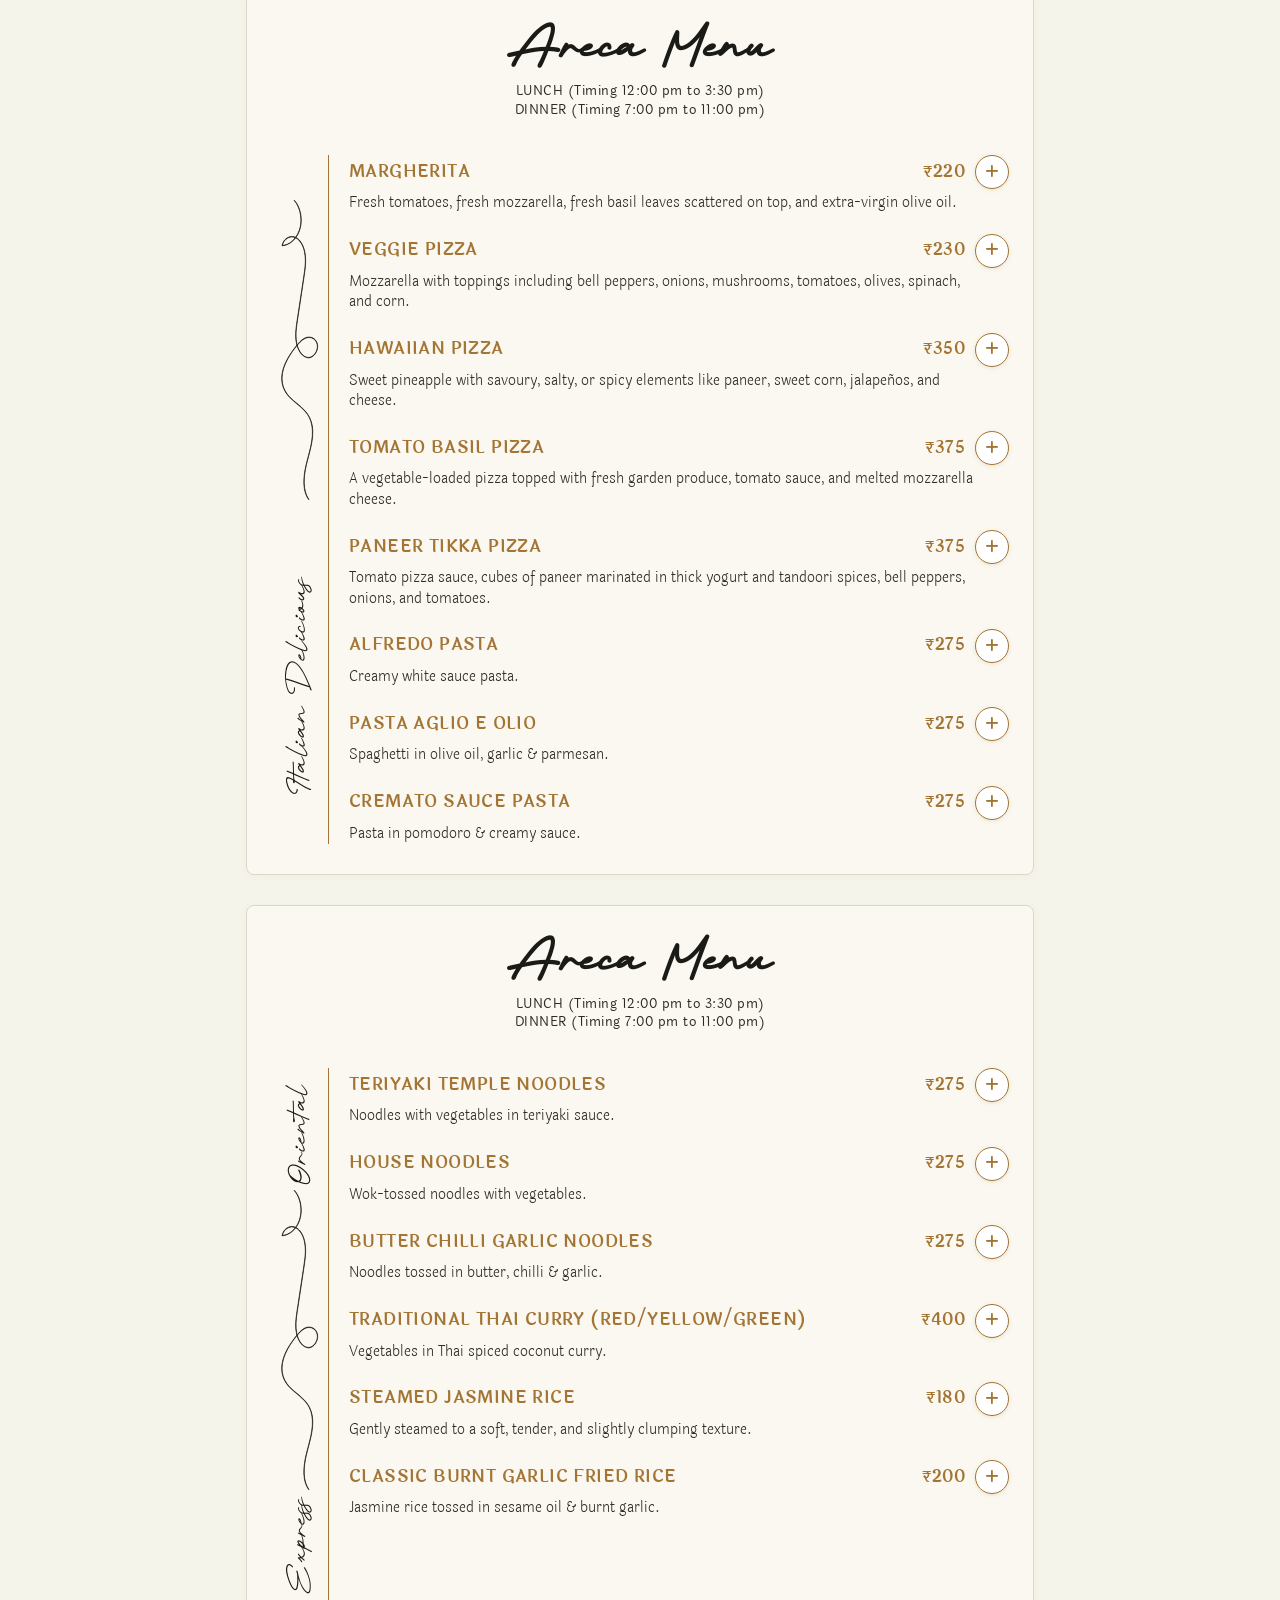
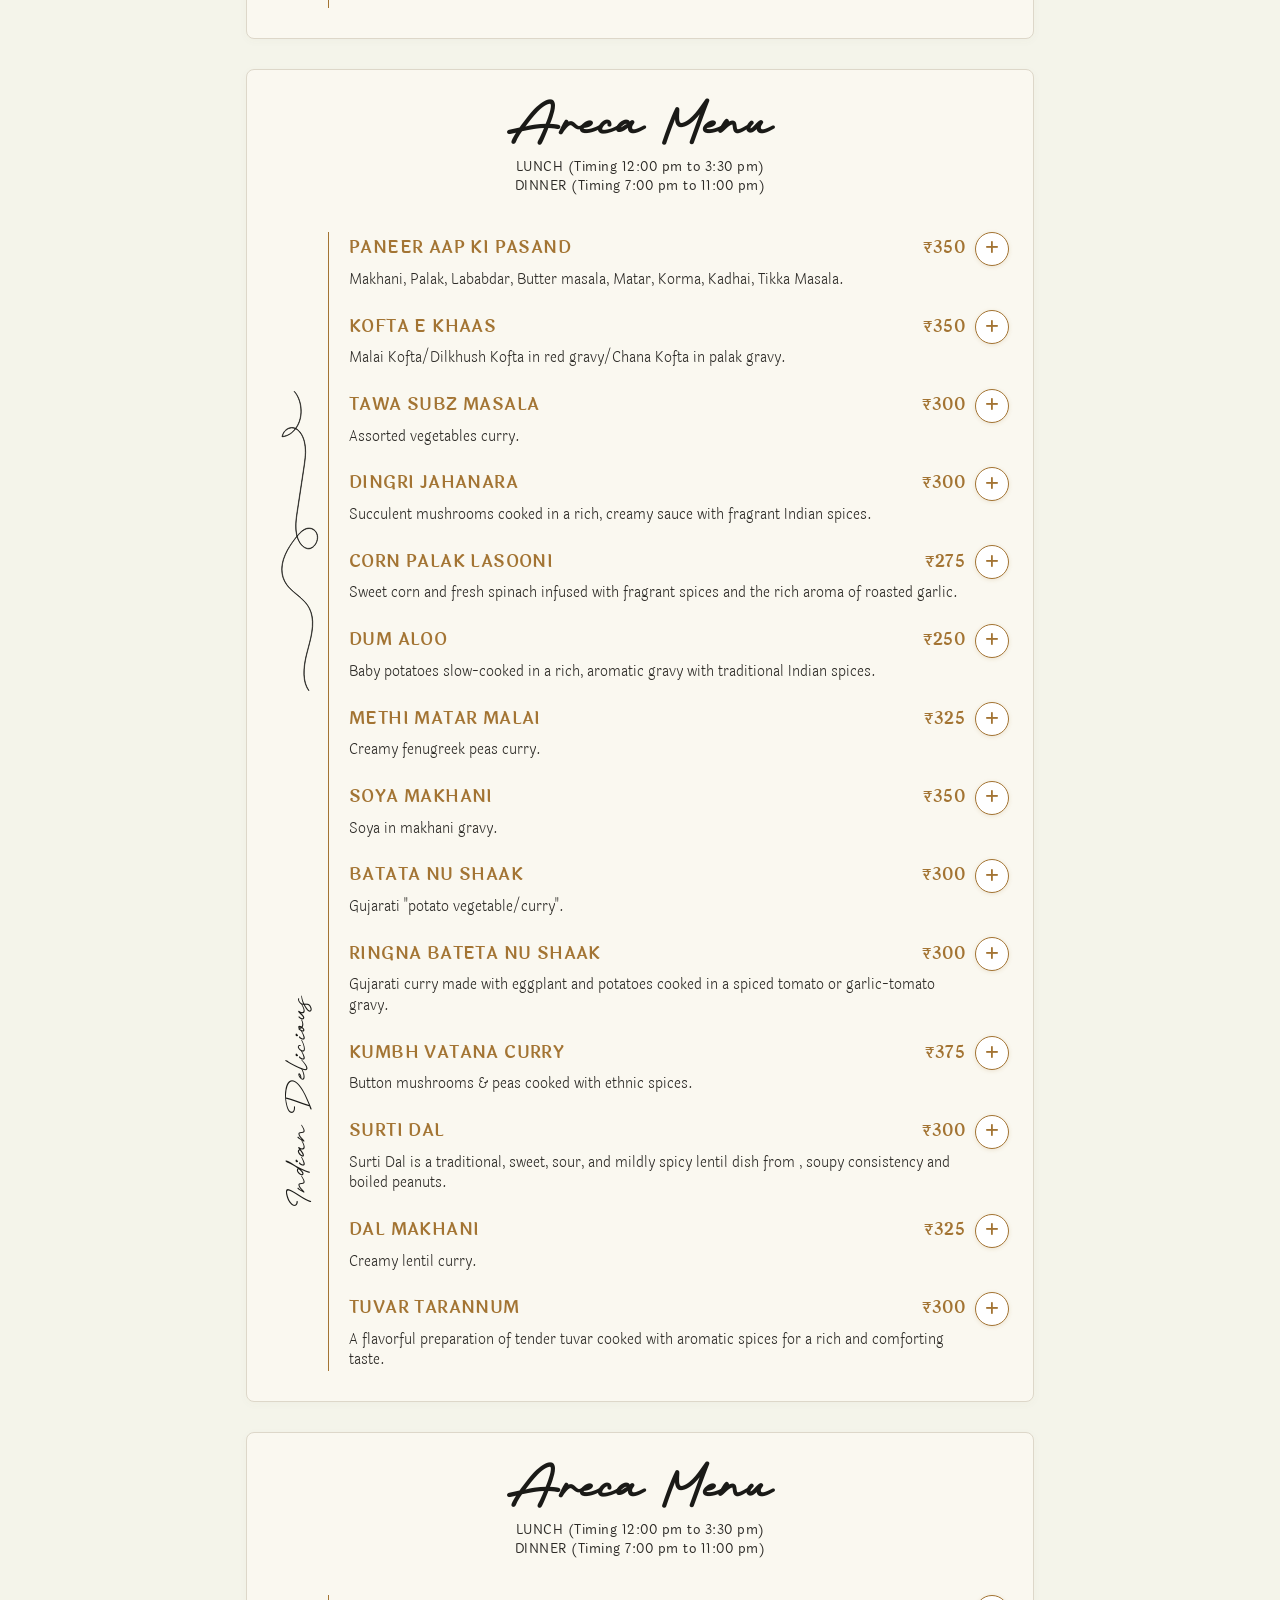
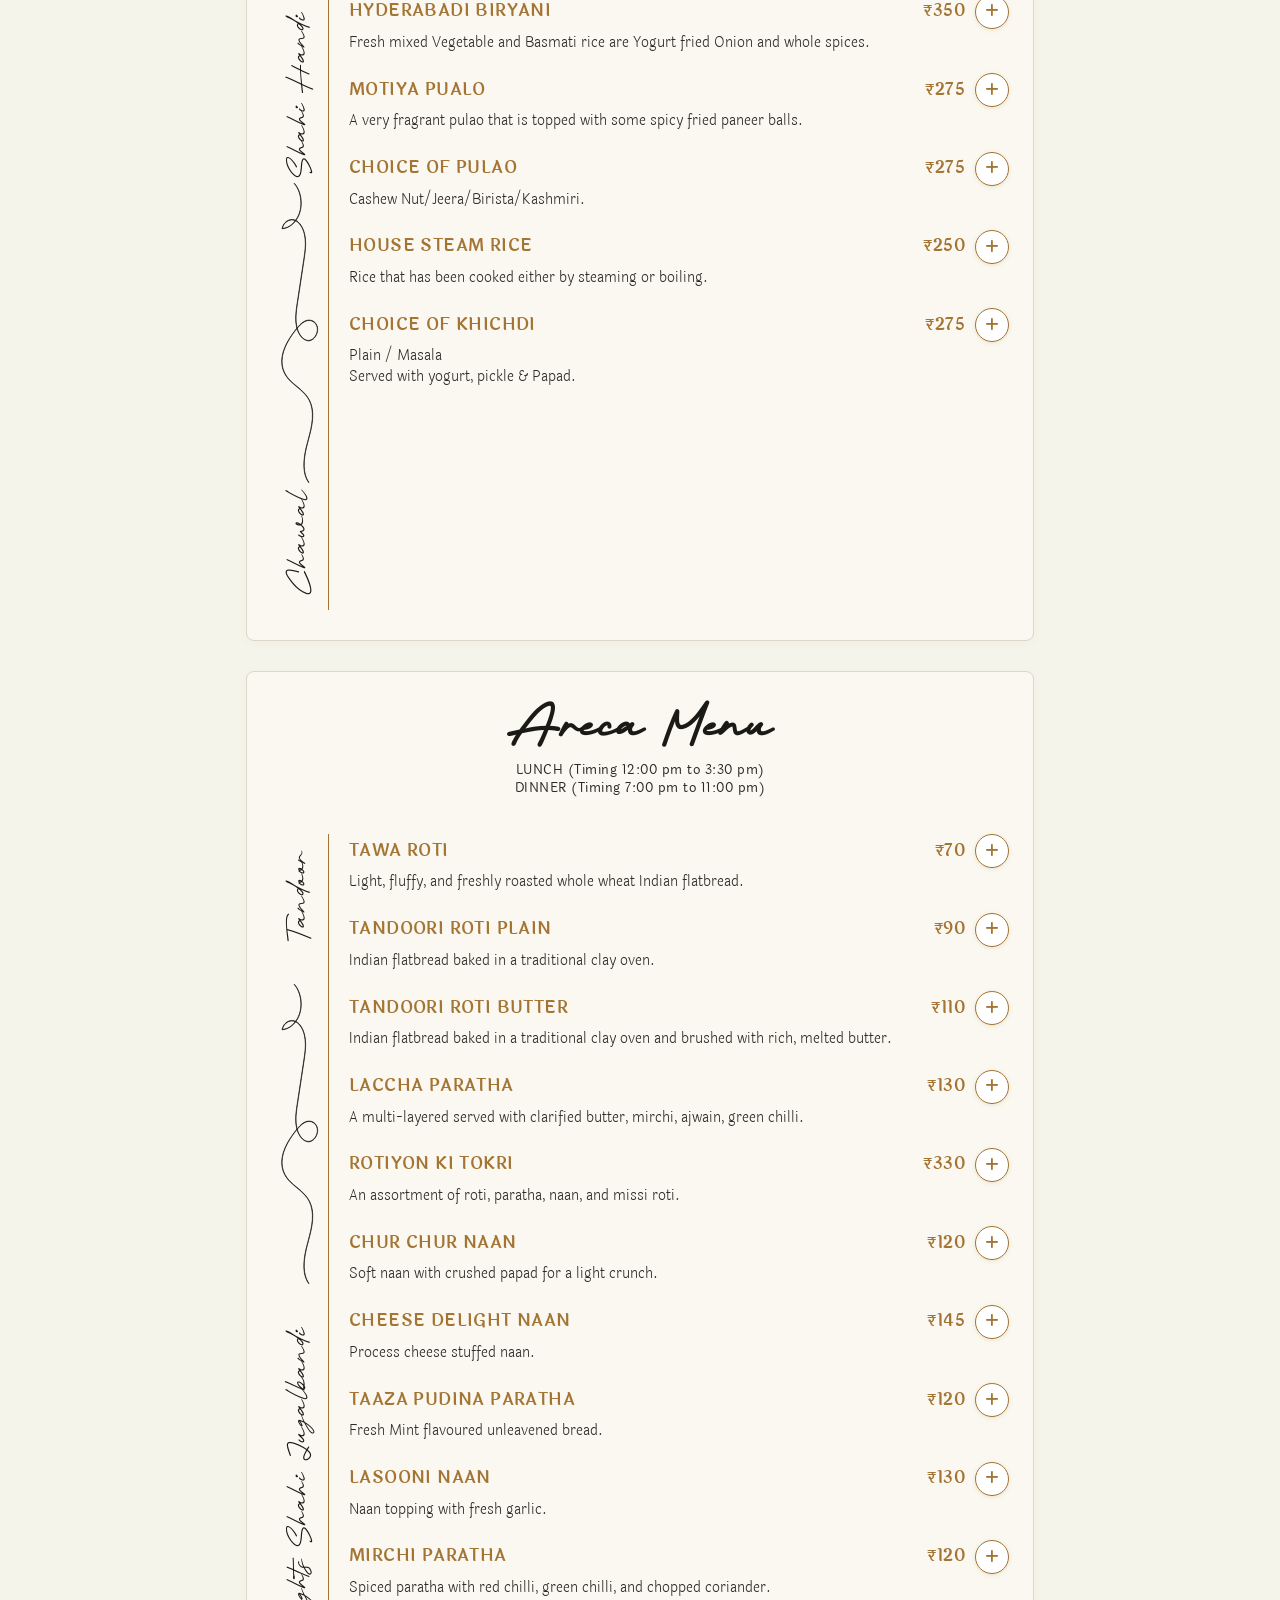
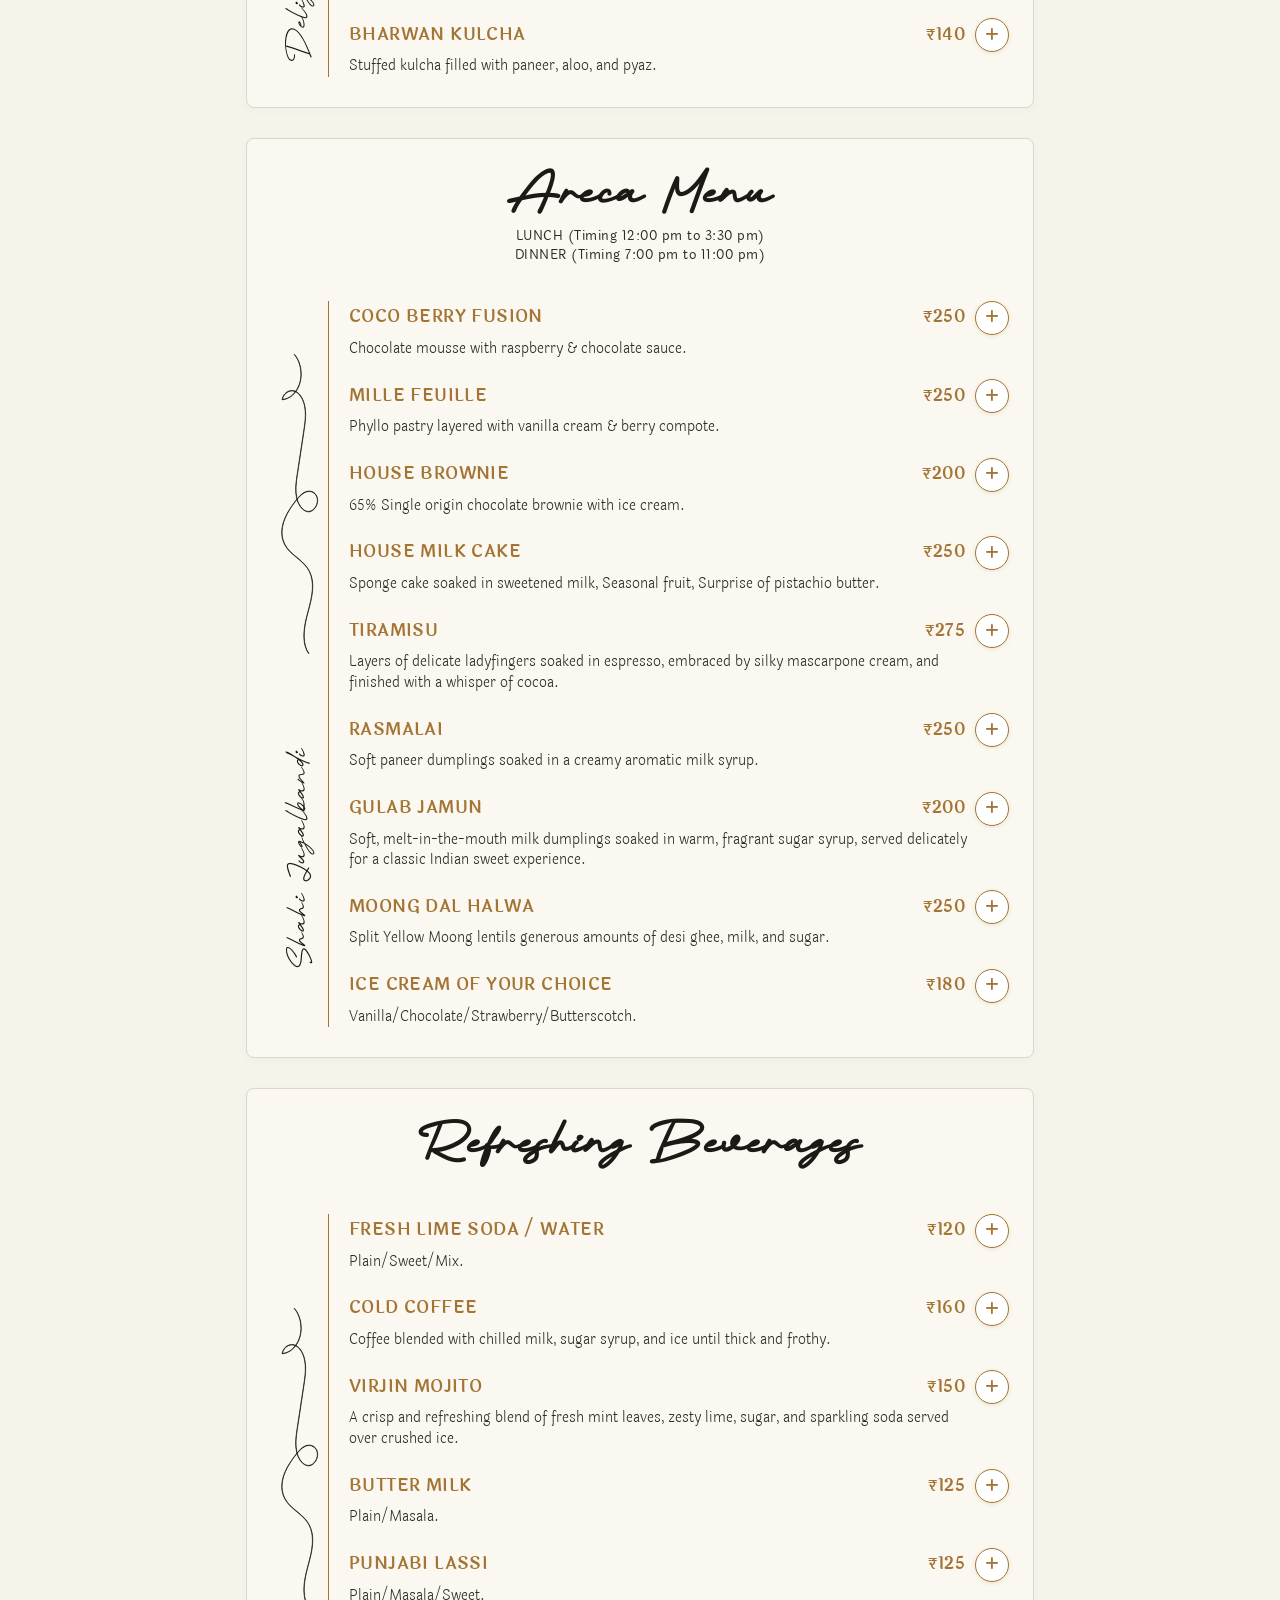
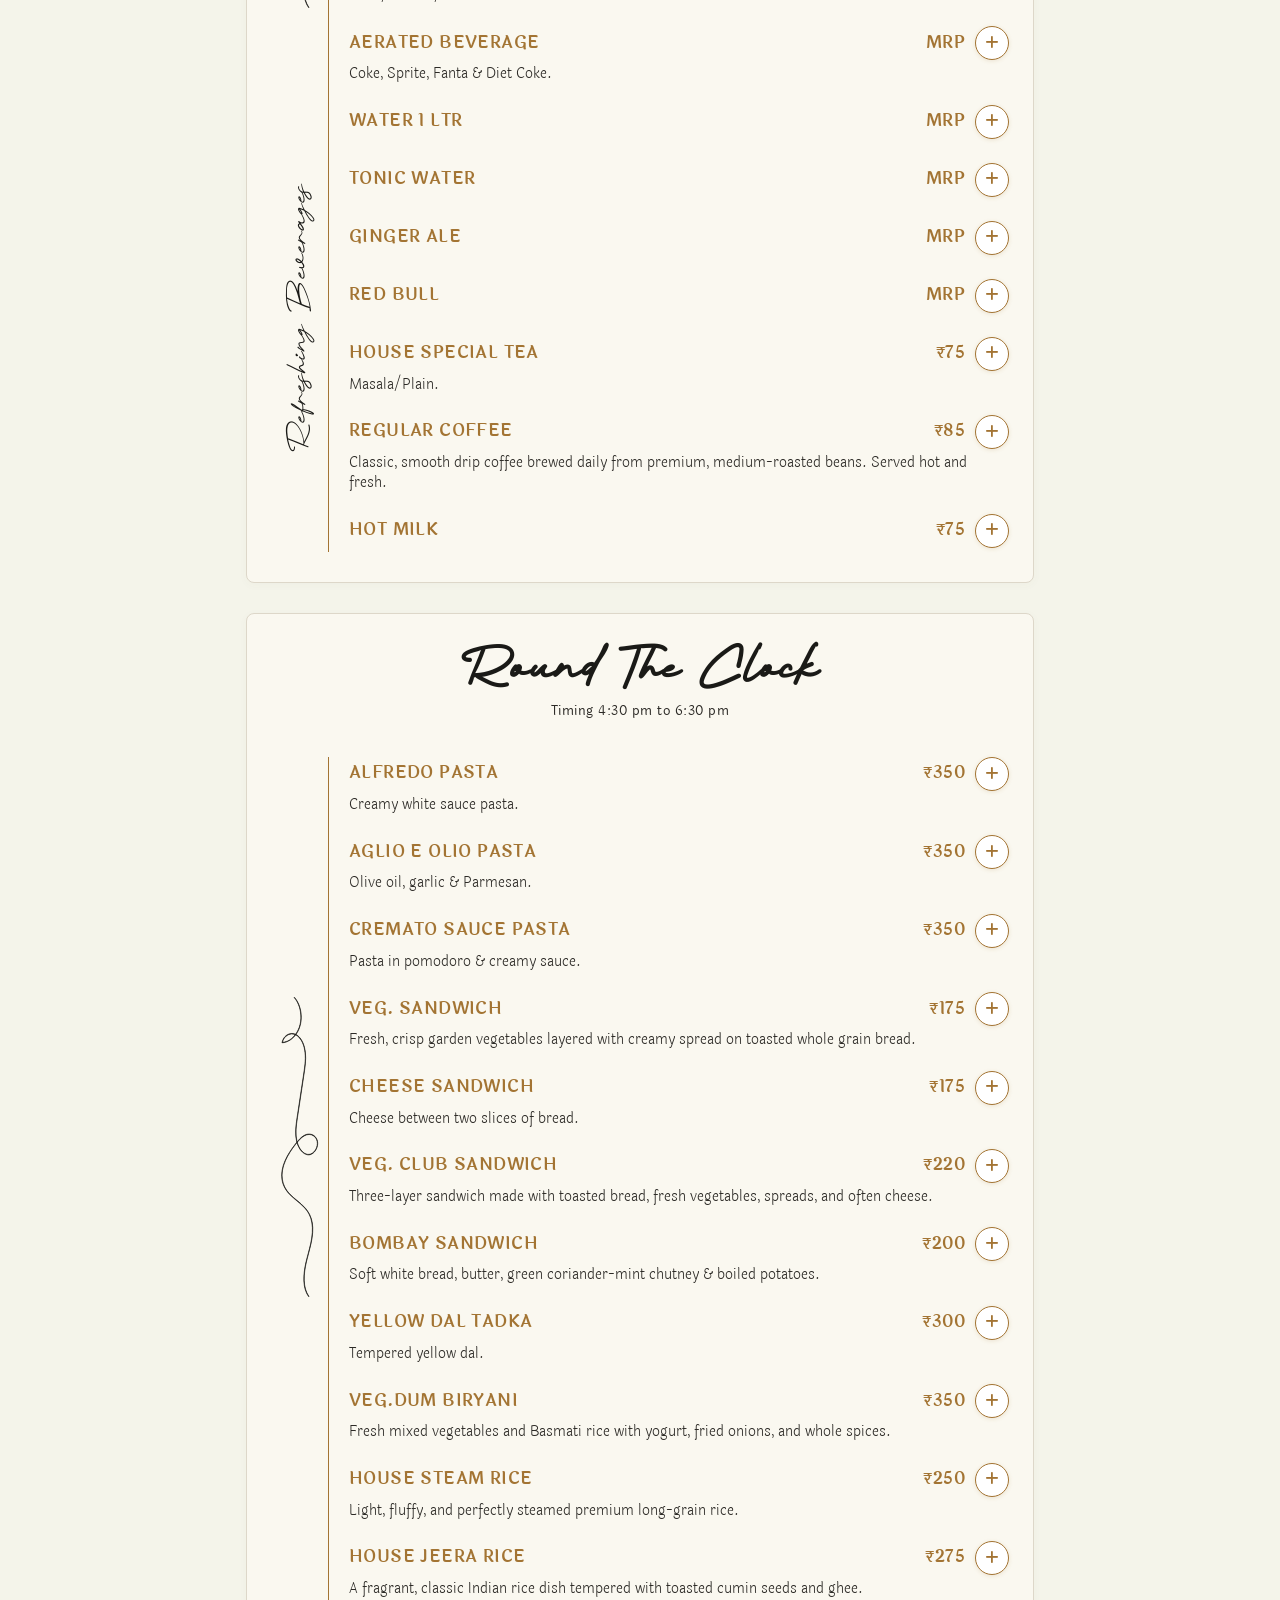
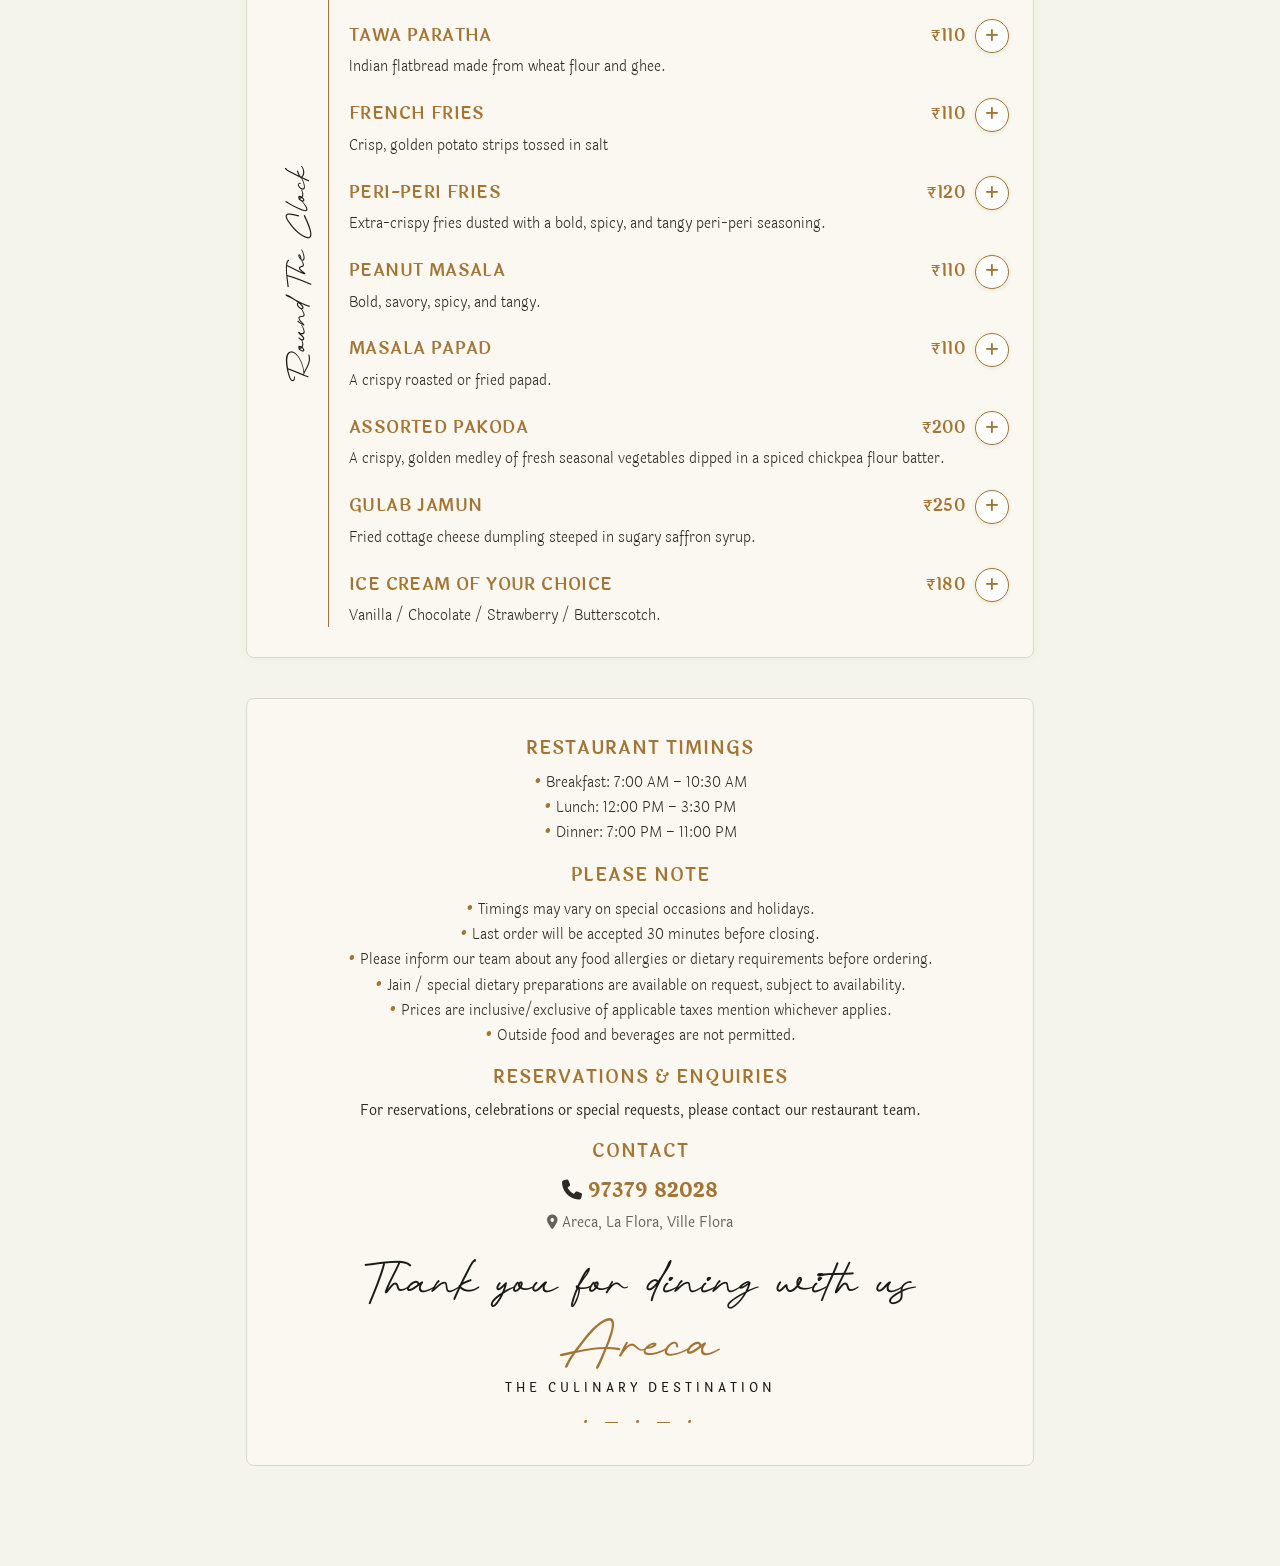
==== commit d702b201: "Upgrade search experience to 5-star precision with solid brand gold, auto-scroll to top, and streaml" ====
--- a/index.html
+++ b/index.html
@@ -25,7 +25,7 @@
     crossorigin="anonymous" referrerpolicy="no-referrer" />
 
   <!-- Versioned Stylesheet to bust browser/mobile cache -->
-  <link rel="stylesheet" href="styles.css?v=3.12.0">
+  <link rel="stylesheet" href="styles.css?v=3.15.0">
 </head>
 
 <body>
@@ -114,9 +114,12 @@
 
     <!-- Empty State -->
     <div class="empty-state" id="emptyState" style="display: none;">
-      <p class="empty-title">No items found</p>
-      <p class="empty-desc">Please try a different search word.</p>
-      <button class="btn-menu" id="emptyClearBtn" type="button">View Complete Menu</button>
+      <div class="empty-icon"><i class="fa-solid fa-utensils"></i></div>
+      <p class="empty-title">No dishes match your search</p>
+      <p class="empty-desc">Please try another search word or view our complete menu.</p>
+      <button class="btn-continue-browsing empty-clear-btn" id="emptyClearBtn" type="button">
+        View Complete Menu
+      </button>
     </div>
 
     <!-- Menu Sections Wrapper (Rendered with PDF Left Gutter + Swirl + Vertical Gold Line) -->
@@ -347,9 +350,9 @@
   </div>
 
   <!-- Versioned Scripts to bust browser/mobile cache -->
-  <script src="qrcode.min.js?v=3.12.0"></script>
-  <script src="menu-data.js?v=3.12.0"></script>
-  <script src="app.js?v=3.12.0"></script>
+  <script src="qrcode.min.js?v=3.15.0"></script>
+  <script src="menu-data.js?v=3.15.0"></script>
+  <script src="app.js?v=3.15.0"></script>
 </body>
 
 </html>
--- a/styles.css
+++ b/styles.css
@@ -71,8 +71,6 @@
   /* Muted gold/bronze */
   --pdf-gold-subtle: rgba(163, 116, 51, 0.16);
   --pdf-gold-border: rgba(163, 116, 51, 0.38);
-  --pdf-gold-gradient: linear-gradient(135deg, #D4AF6A 0%, #A37433 100%);
-  --pdf-gold-gradient-hover: linear-gradient(135deg, #DFC080 0%, #8F6326 100%);
 
   --pdf-charcoal: #1A1A17;
   /* Exact heading charcoal / black from PDF */
@@ -340,7 +338,7 @@
   position: absolute;
   top: -4px;
   right: -4px;
-  background: var(--pdf-gold-gradient);
+  background: var(--pdf-gold);
   color: #FFFFFF;
   font-size: 0.65rem;
   font-weight: 700;
@@ -405,6 +403,16 @@
 .search-box input::placeholder {
   color: var(--pdf-muted-text);
   font-size: 0.84rem;
+}
+
+/* Remove native browser search cancel button in Chrome/Safari to prevent double 'X' */
+input[type="search"]::-webkit-search-cancel-button,
+input[type="search"]::-webkit-search-decoration,
+input[type="search"]::-webkit-search-results-button,
+input[type="search"]::-webkit-search-results-decoration {
+  -webkit-appearance: none;
+  appearance: none;
+  display: none;
 }
 
 .clear-search-btn {
@@ -417,6 +425,20 @@
   padding: 4px;
   display: none;
   font-size: 0.9rem;
+  transition: color 0.15s ease;
+}
+
+.clear-search-btn:hover {
+  color: #B91C1C;
+}
+
+/* Matched Search Keyword Highlight */
+.search-highlight {
+  background: rgba(212, 175, 106, 0.35);
+  color: inherit;
+  font-weight: 700;
+  border-radius: 2px;
+  padding: 0 1px;
 }
 
 /* ==========================================================================
@@ -464,11 +486,10 @@
 }
 
 .cat-nav-link.active {
-  background: var(--pdf-gold-gradient);
+  background: var(--pdf-gold);
   color: #FFFFFF;
   border-color: var(--pdf-gold);
   font-weight: 600;
-  box-shadow: 0 2px 8px rgba(163, 116, 51, 0.28);
 }
 
 /* ==========================================================================
@@ -551,37 +572,55 @@
   display: flex;
   align-items: center;
   justify-content: space-between;
-  background: var(--pdf-bg-card);
+  background: #FAF8F2;
   border: 1px solid var(--pdf-gold-border);
-  padding: 8px 14px;
-  border-radius: var(--radius-md);
+  padding: 10px 16px;
+  border-radius: var(--radius-sm);
   margin-bottom: 20px;
-  font-size: 0.84rem;
-  color: var(--pdf-charcoal);
+  font-size: 0.86rem;
+  color: var(--pdf-charcoal);
+  box-shadow: 0 1px 6px rgba(163, 116, 51, 0.08);
 }
 
 .clear-filter-link {
-  background: none;
-  border: none;
-  color: var(--pdf-gold);
-  font-weight: 600;
-  text-decoration: underline;
+  background: transparent;
+  border: 1px solid var(--pdf-gold-border);
+  color: var(--pdf-gold);
+  font-weight: 600;
+  padding: 5px 12px;
+  border-radius: var(--radius-full);
   cursor: pointer;
-  font-size: 0.82rem;
+  font-size: 0.78rem;
+  transition: var(--transition);
+  white-space: nowrap;
+}
+
+.clear-filter-link:hover {
+  background: var(--pdf-gold);
+  color: #FFFFFF;
+  border-color: var(--pdf-gold);
 }
 
 .empty-state {
   text-align: center;
-  padding: 50px 20px;
-  background: var(--pdf-bg-card);
+  padding: 38px 20px 42px;
+  background: #FAF8F2;
   border: 1px dashed var(--pdf-gold-border);
   border-radius: var(--radius-md);
-  margin: 20px 0;
+  margin: 16px 0 30px;
+}
+
+.empty-state .empty-icon {
+  font-size: 2rem;
+  color: var(--pdf-gold);
+  margin-bottom: 12px;
+  opacity: 0.85;
 }
 
 .empty-title {
   font-family: var(--font-serif);
-  font-size: 1.4rem;
+  font-size: 1.35rem;
+  font-weight: 600;
   color: var(--pdf-charcoal);
   margin-bottom: 6px;
 }
@@ -592,15 +631,9 @@
   margin-bottom: 14px;
 }
 
-.btn-menu {
-  background: var(--pdf-gold);
-  color: #FFFFFF;
-  border: none;
-  padding: 8px 16px;
-  border-radius: var(--radius-full);
-  font-weight: 600;
-  font-size: 0.82rem;
-  cursor: pointer;
+.empty-clear-btn {
+  margin-top: 6px;
+  display: inline-block;
 }
 
 /* ==========================================================================
@@ -803,7 +836,7 @@
 
 .btn-add-select:hover,
 .btn-add-select:active {
-  background: var(--pdf-gold-gradient);
+  background: var(--pdf-gold);
   color: #FFFFFF;
   border-color: var(--pdf-gold);
   transform: scale(1.08);
@@ -912,13 +945,12 @@
 }
 
 .selection-badge {
-  background: var(--pdf-gold-gradient);
+  background: var(--pdf-gold);
   color: #FFFFFF;
   font-weight: 700;
   font-size: 0.75rem;
   padding: 2px 8px;
   border-radius: 999px;
-  box-shadow: 0 1px 4px rgba(0, 0, 0, 0.25);
 }
 
 .selection-title-text {
@@ -938,7 +970,7 @@
 }
 
 .selection-view-btn {
-  background: var(--pdf-gold-gradient);
+  background: var(--pdf-gold);
   color: #FFFFFF;
   border: none;
   border-radius: var(--radius-full);
@@ -949,13 +981,11 @@
   display: inline-flex;
   align-items: center;
   gap: 6px;
-  box-shadow: 0 2px 8px rgba(163, 116, 51, 0.35);
   transition: var(--transition);
 }
 
 .selection-view-btn:hover {
-  background: var(--pdf-gold-gradient-hover);
-  transform: translateY(-1px);
+  background: var(--pdf-gold-dark);
 }
 
 /* ==========================================================================
@@ -1126,7 +1156,7 @@
 }
 
 .drawer-selection-count {
-  background: var(--pdf-gold-gradient);
+  background: var(--pdf-gold);
   color: #FFFFFF;
   font-size: 0.72rem;
   font-weight: 700;
@@ -1681,9 +1711,9 @@
 }
 
 .btn-continue-browsing {
-  background: var(--pdf-gold-gradient);
+  background: var(--pdf-gold);
   color: #FFFFFF;
-  border: 1px solid rgba(163, 116, 51, 0.3);
+  border: 1px solid var(--pdf-gold);
   padding: 8px 18px;
   border-radius: var(--radius-full);
   cursor: pointer;
@@ -1691,14 +1721,14 @@
   font-weight: 600;
   letter-spacing: 0.3px;
   white-space: nowrap;
-  box-shadow: 0 2px 8px rgba(163, 116, 51, 0.28);
+  box-shadow: 0 1px 4px rgba(0, 0, 0, 0.15);
   transition: var(--transition);
 }
 
 .btn-continue-browsing:hover {
-  background: var(--pdf-gold-gradient-hover);
+  background: var(--pdf-gold-dark);
+  border-color: var(--pdf-gold-dark);
   transform: translateY(-1px);
-  box-shadow: 0 4px 12px rgba(163, 116, 51, 0.35);
 }
 
 /* ==========================================================================
